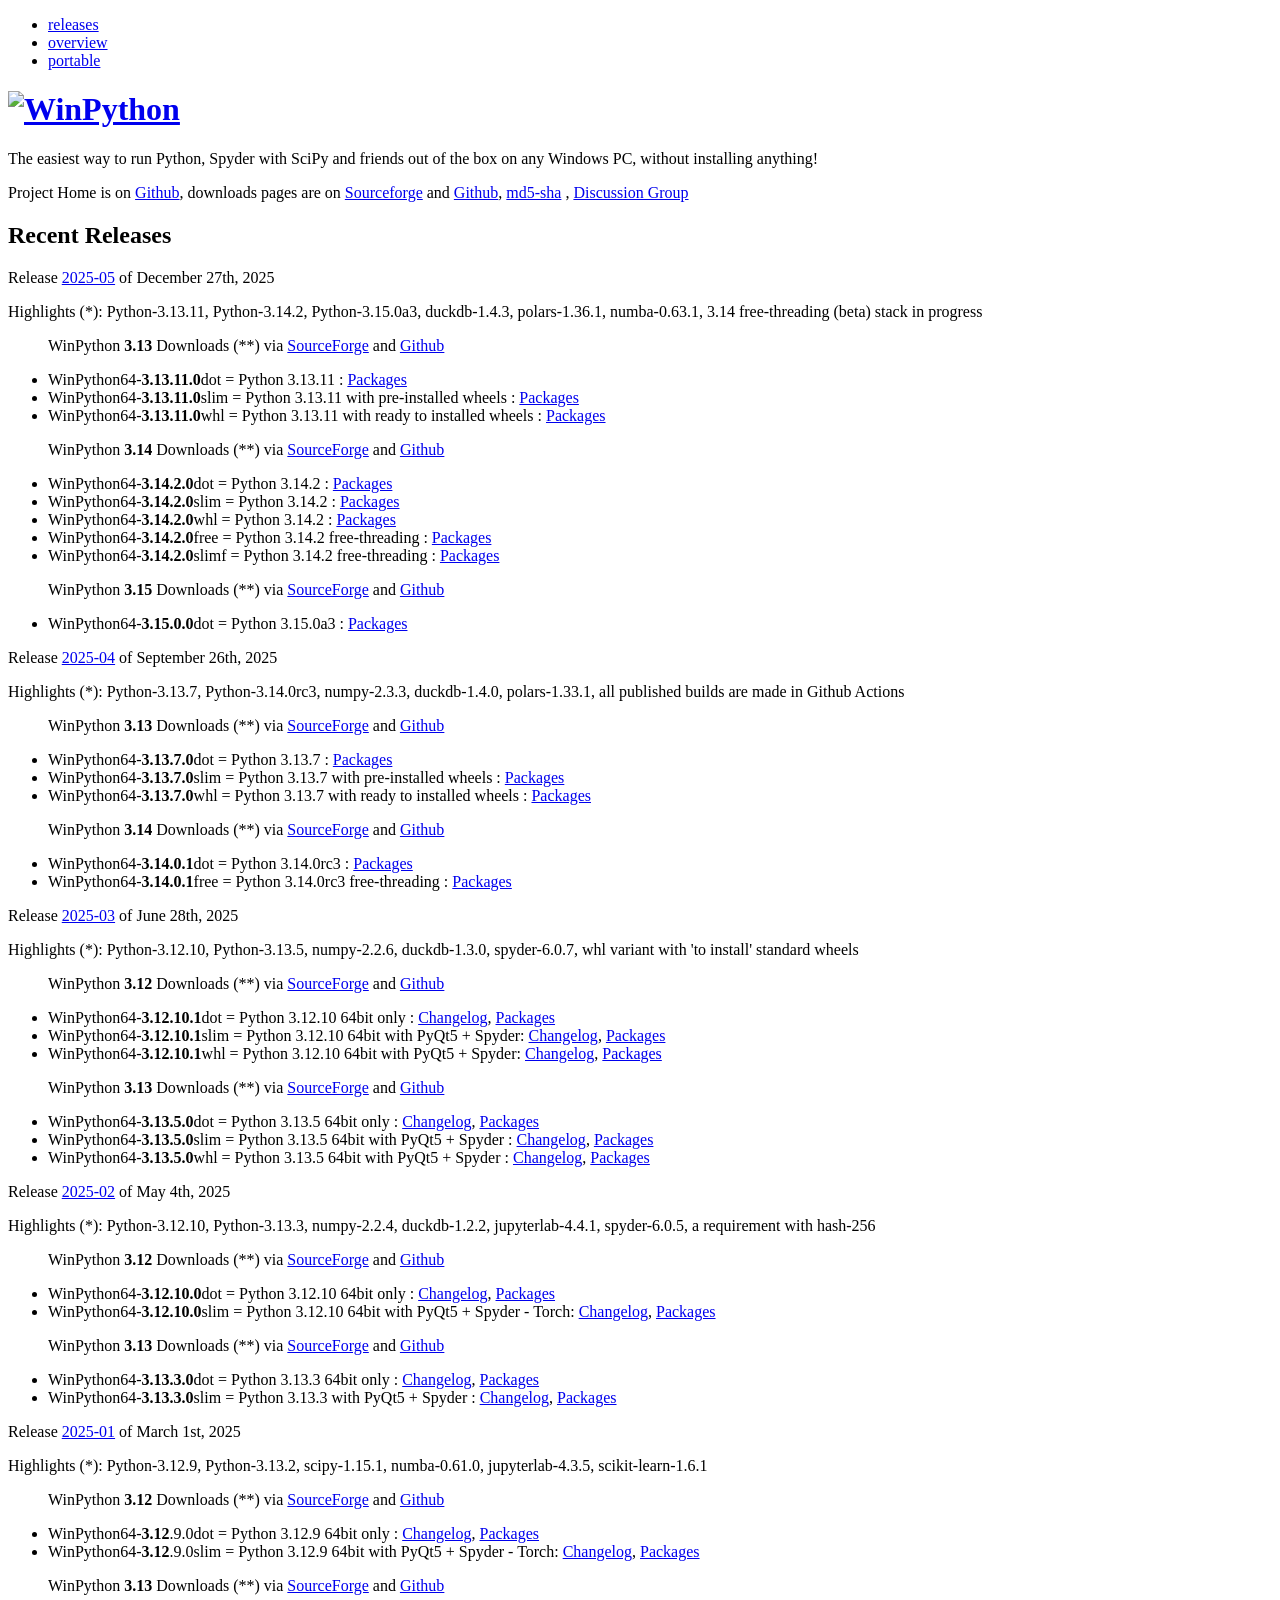
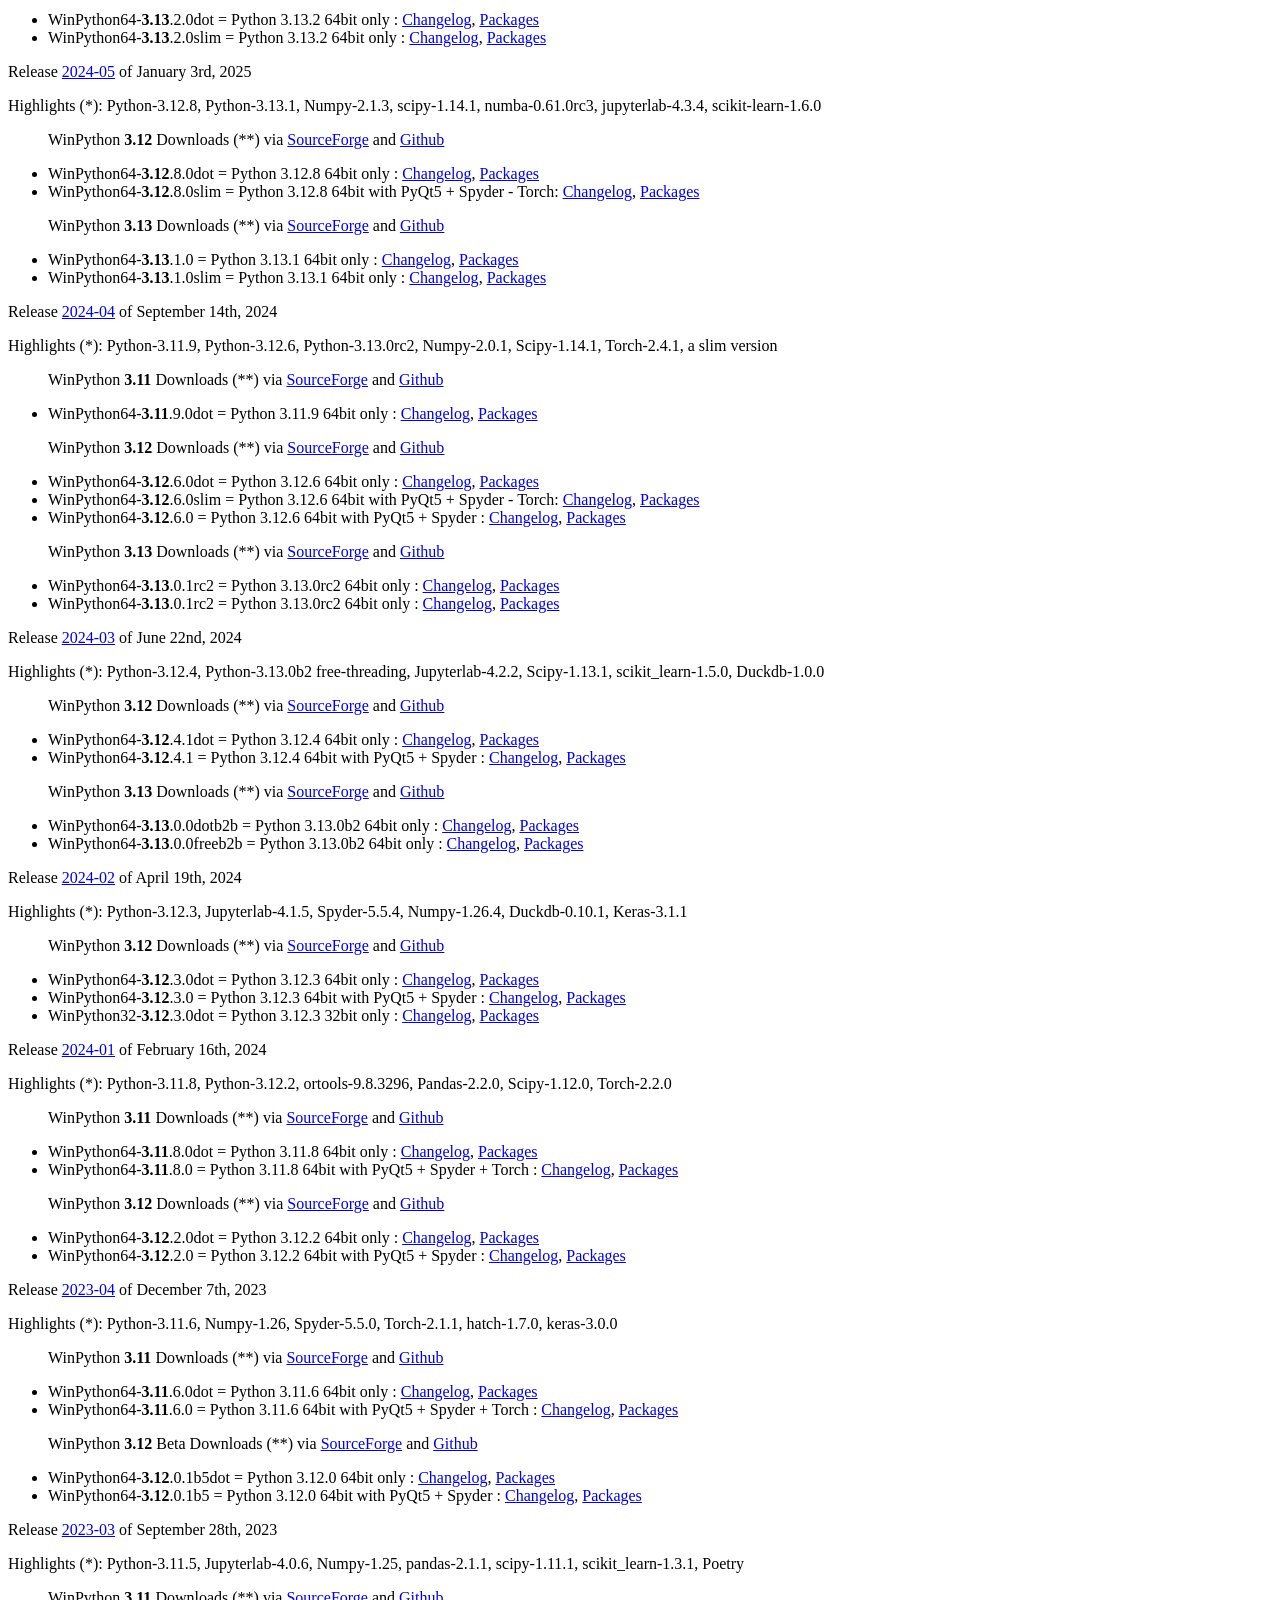
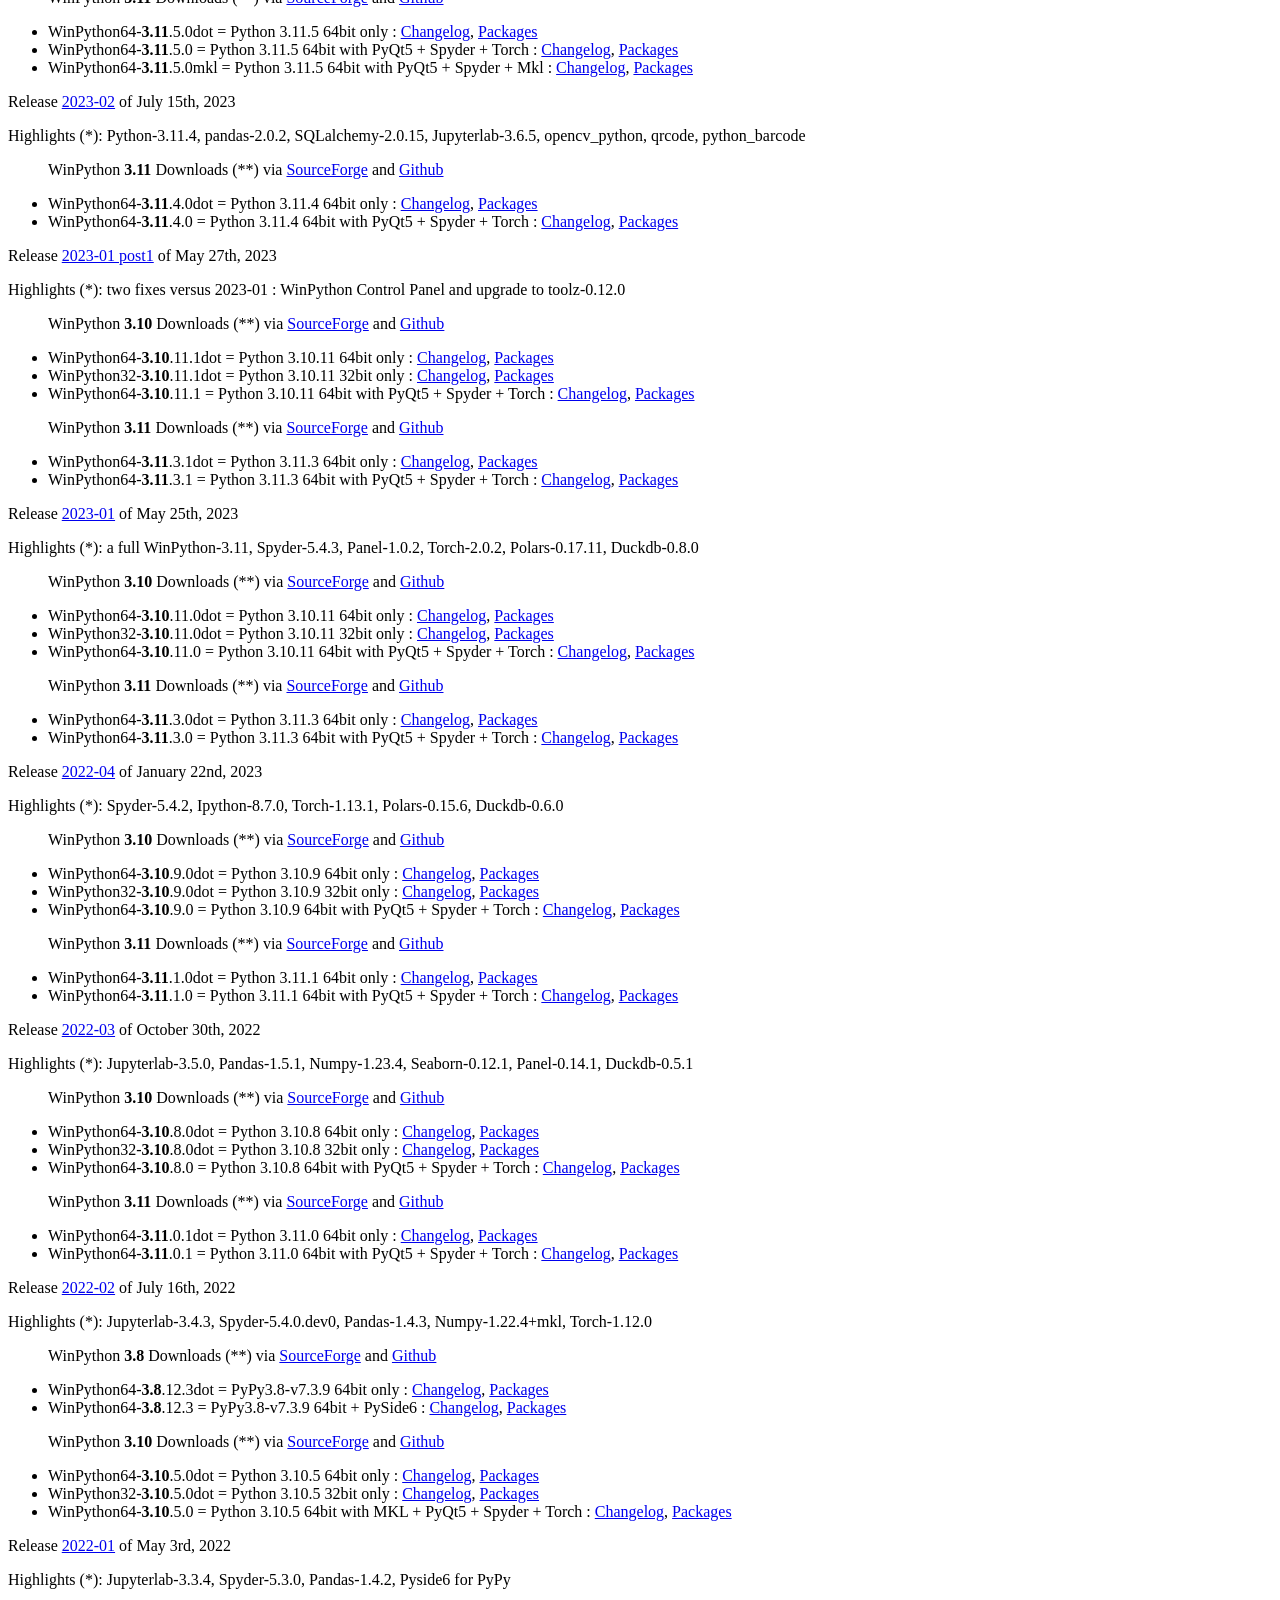
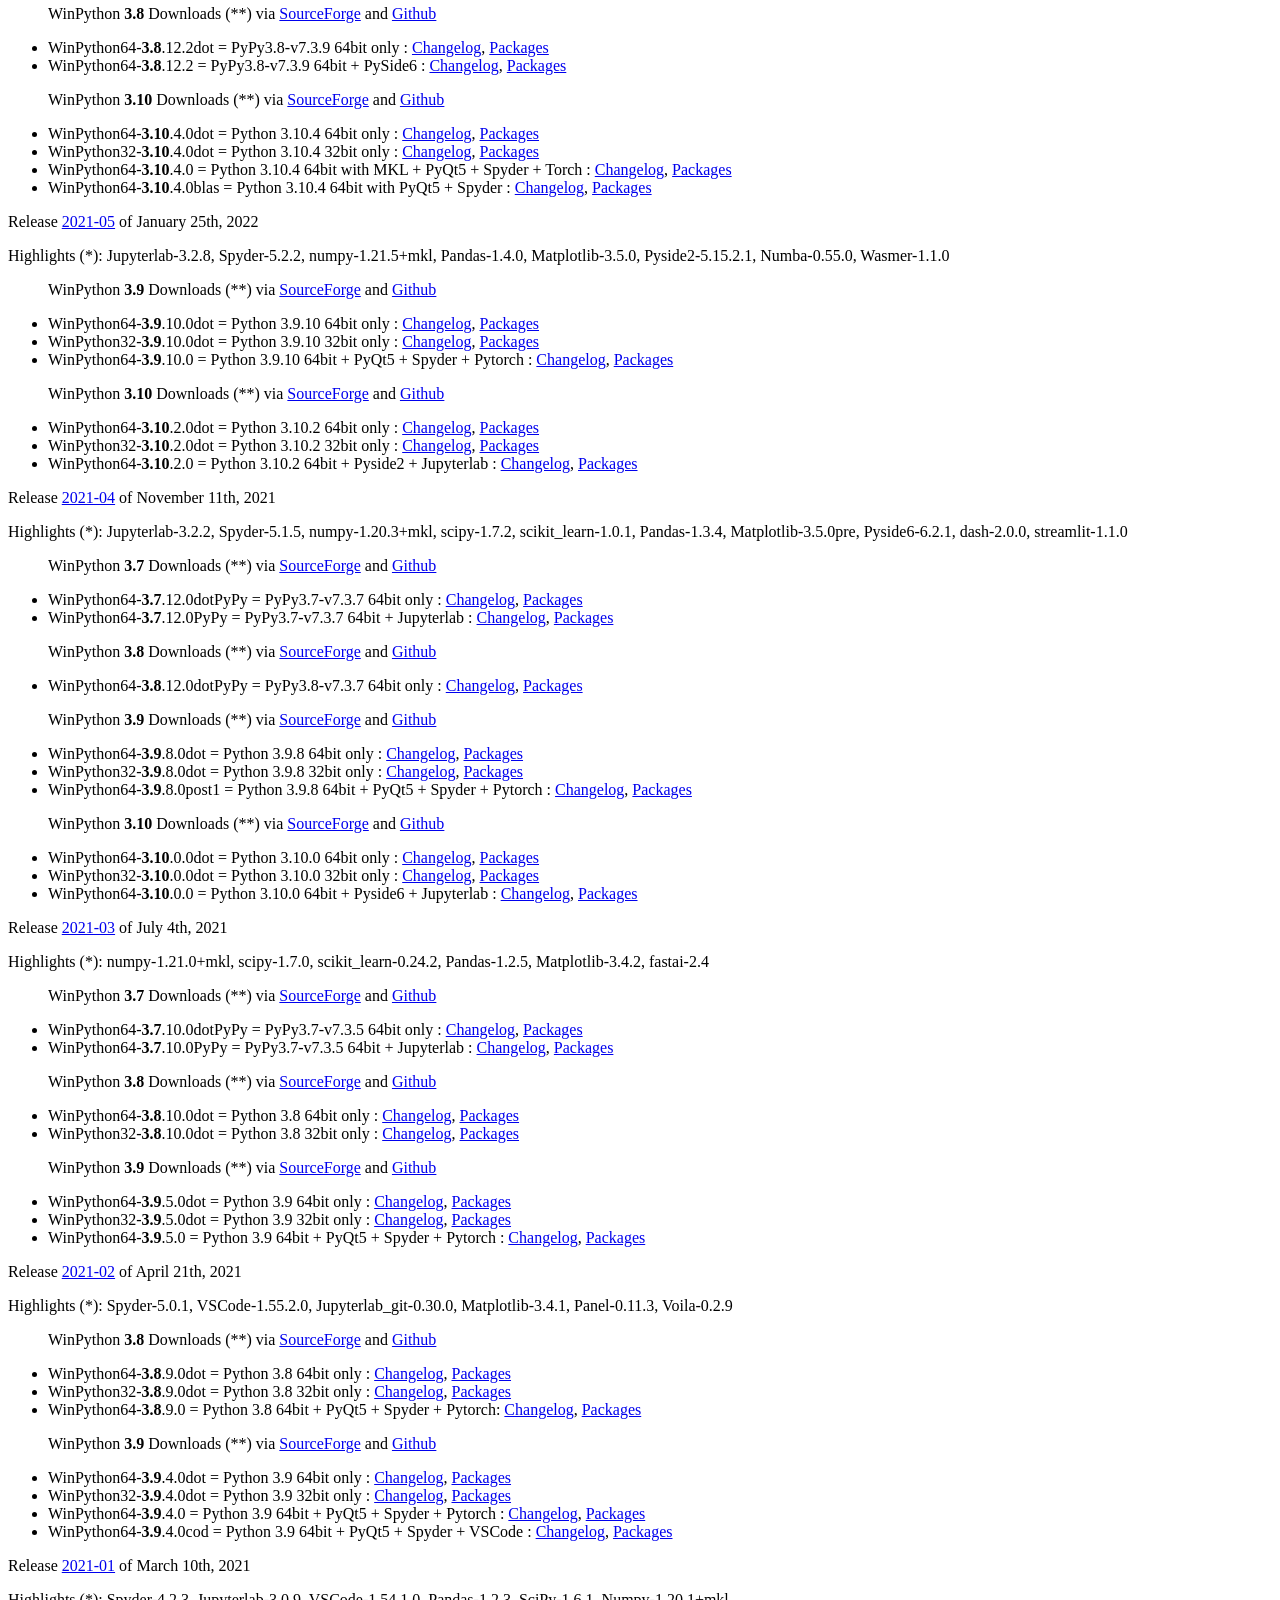
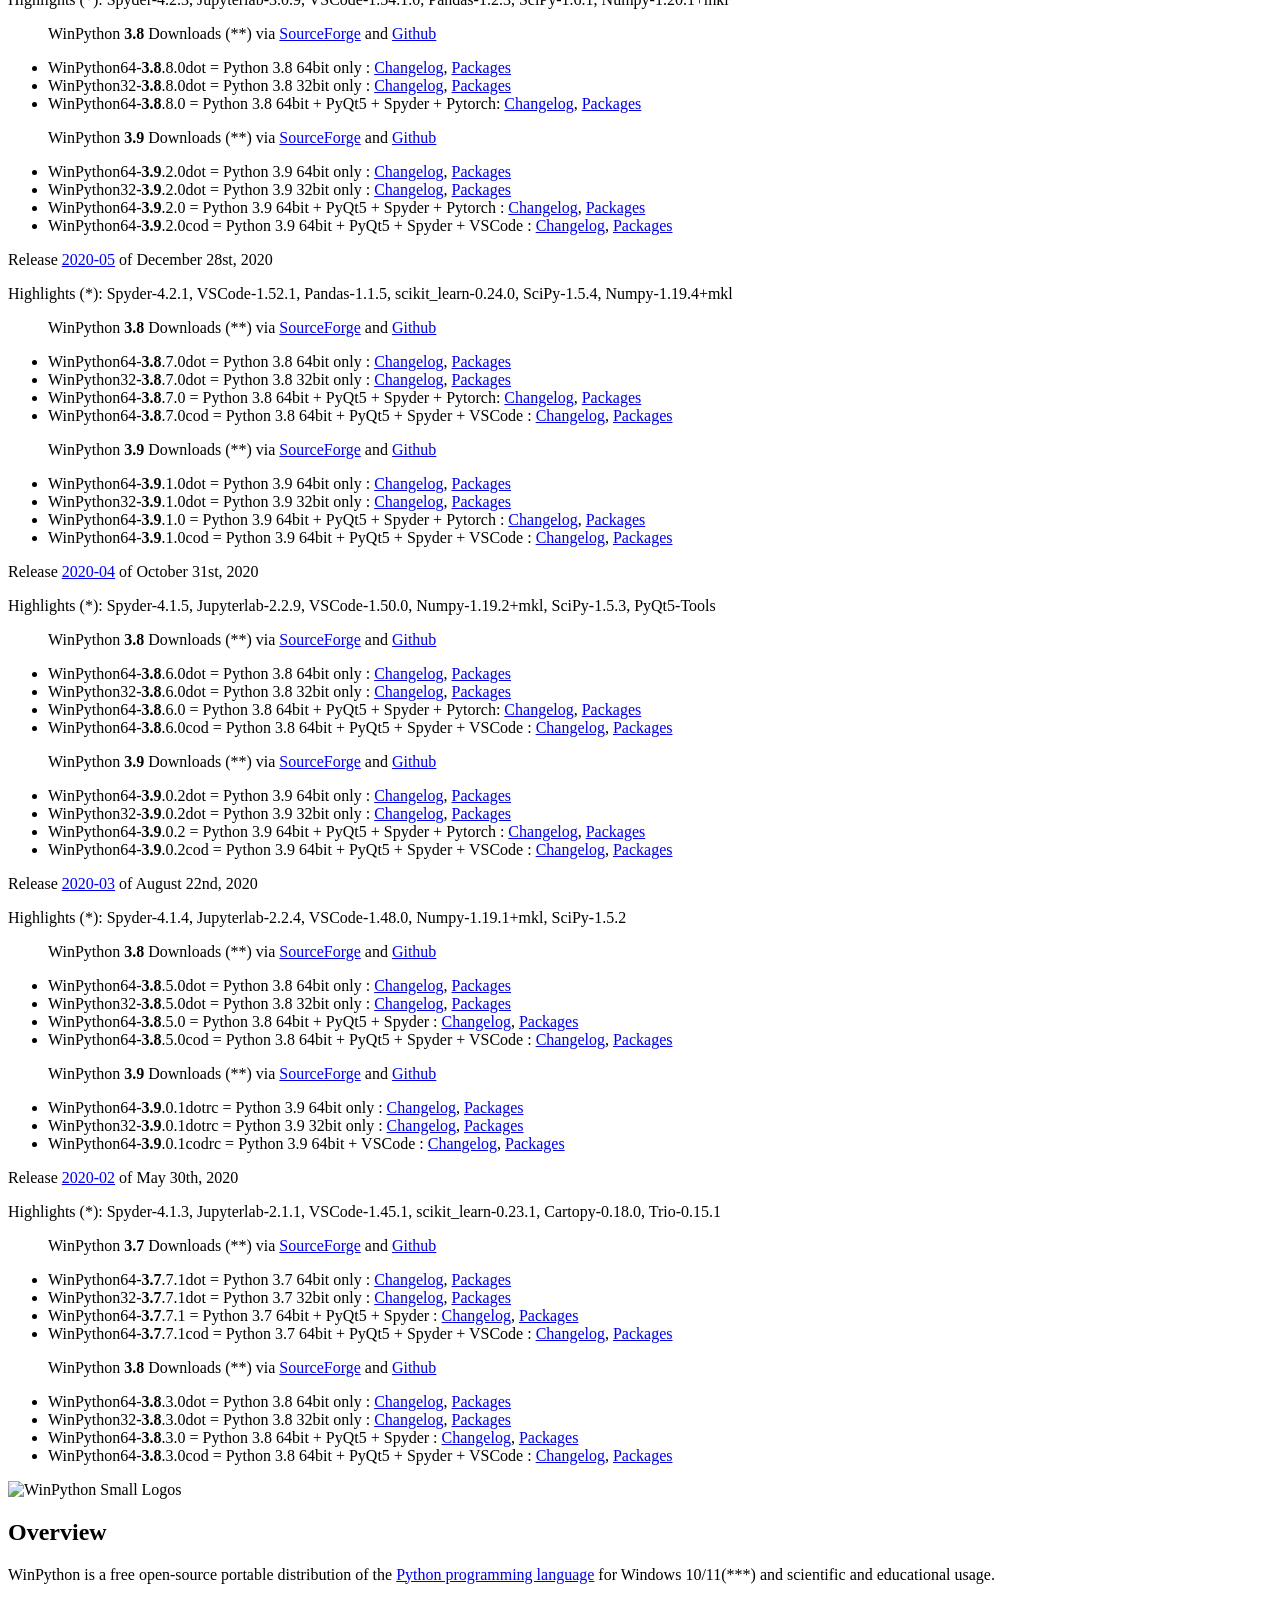
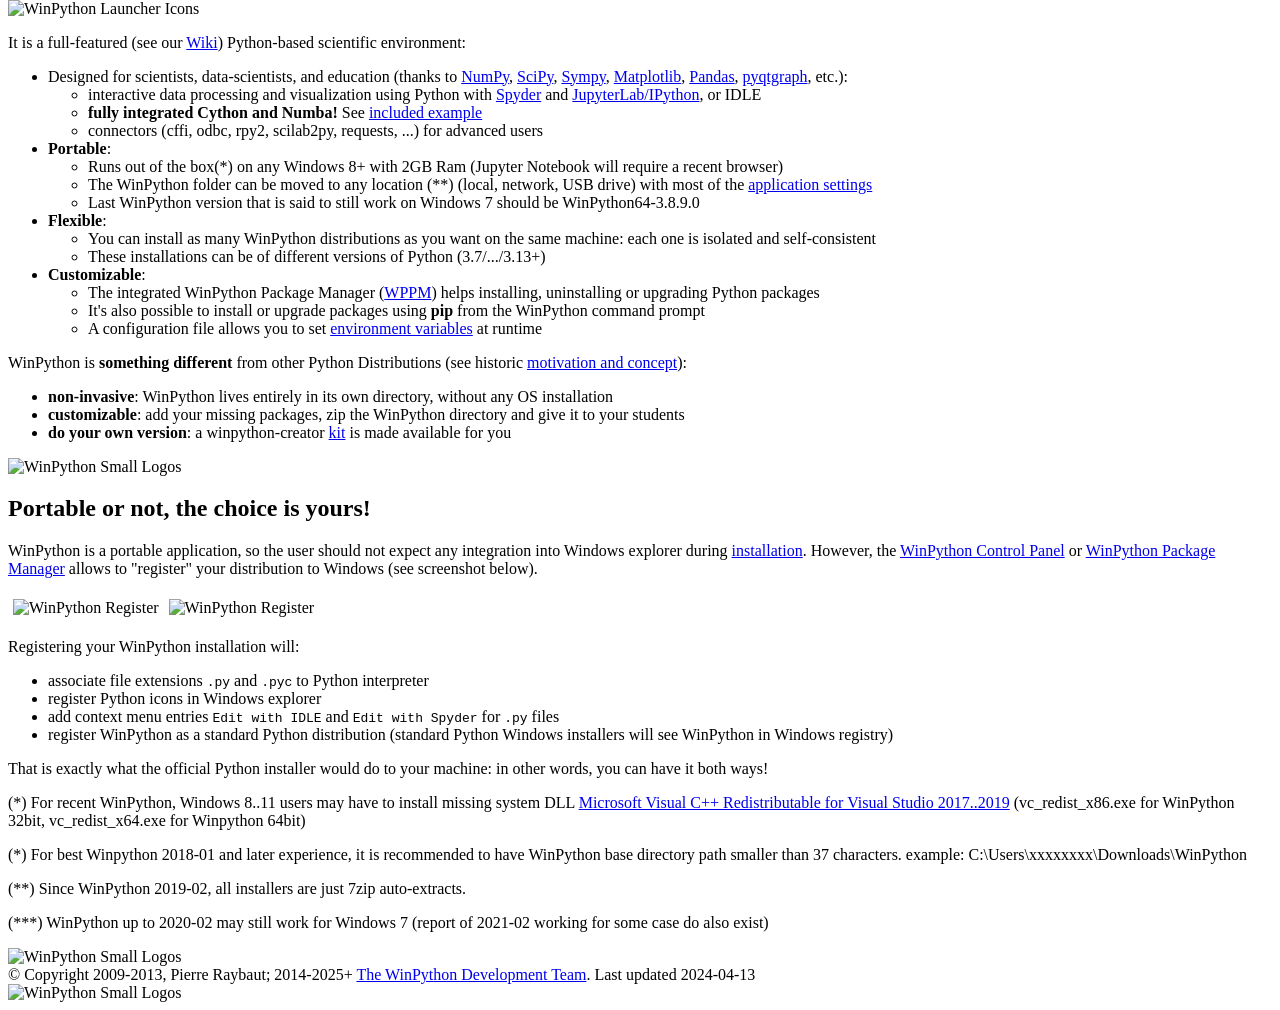
==== index.html @ 37a3cac0 "WinPython 2025-05" ====
<!DOCTYPE html PUBLIC
  "-//W3C//DTD XHTML 1.1//EN"
  "https://www.w3.org/TR/xhtml11/DTD/xhtml11.dtd">
<html xmlns="http://www.w3.org/1999/xhtml" lang="en">
<head>
    <meta content="text/html;charset=UTF-8" http-equiv="Content-Type" />
    <link href="favicon.ico" rel="icon" />
    <title>WinPython</title>
    <link media="screen" href="css/screen.css" type="text/css" rel="stylesheet" />
    <meta content="Portable Scientific Python 2/3 32/64bit Distribution for Windows" name="description" />
</head>
<body>
    <div id="header">
        <div id="mainlinks">
	        <ul>
		        <li><a href="#releases">releases</a></li>
		        <li><a href="#overview">overview</a></li>
		        <li><a href="#portable">portable</a></li>
	        </ul>
        </div>
        <h1><a href="https://winpython.github.io/"><img style="width: 350px; height: 92px;" alt="WinPython" src="images/winpython_title.png" /></a></h1>
        <p id="title_sub">The easiest way to run Python, Spyder with SciPy and friends out of the box on any Windows PC, without installing anything!</p>
    </div>
	<div id="content">
        <p>Project Home is on <a href="https://github.com/winpython">Github</a>, downloads pages are on <a href="https://sourceforge.net/projects/winpython/files/">Sourceforge</a> and <a href=https://github.com/winpython/winpython/releases>Github</a>, <a href="md5_sha1.txt" />md5-sha</a> , <a href="https://groups.google.com/d/forum/winpython">Discussion Group</a></p>
</p>

		<h2 id="releases">Recent Releases </h2>

		<p>Release <a href="https://github.com/winpython/winpython/issues/1830#issuecomment-3694631282">2025-05</a> of December 27th, 2025 </p>

		<p>Highlights (*): Python-3.13.11, Python-3.14.2, Python-3.15.0a3, duckdb-1.4.3, polars-1.36.1, numba-0.63.1, 3.14 free-threading (beta) stack in progress</p>
		<ul>
			
			<p>WinPython <strong>3.13</strong> Downloads (**) via <a href="https://sourceforge.net/projects/winpython/files/WinPython_3.13/3.13.11.0/">SourceForge</a></li> and <a href="https://github.com/winpython/winpython/releases/tag/17.2.20251222final">Github</a>  </p>
			
			<li>WinPython64-<strong>3.13.11.0</strong>dot = Python 3.13.11 : <a href="https://github.com/winpython/winpython/blob/master/changelogs/WinPythondot-64bit-3.13.11.0.md">Packages</a></li>
			<li>WinPython64-<strong>3.13.11.0</strong>slim = Python 3.13.11 with pre-installed wheels : <a href="https://github.com/winpython/winpython/blob/master/changelogs/WinPythonslim-64bit-3.13.11.0.md">Packages</a></li>
			<li>WinPython64-<strong>3.13.11.0</strong>whl = Python 3.13.11 with ready to installed wheels : <a href="https://github.com/winpython/winpython/blob/master/changelogs/WinPythonwhl-64bit-3.13.11.0.md">Packages</a></li>

			<p>WinPython <strong>3.14</strong> Downloads (**) via <a href="https://sourceforge.net/projects/winpython/files/WinPython_3.14/3.14.2.0/">SourceForge</a></li> and <a href="https://github.com/winpython/winpython/releases/tag/17.2.20251222final">Github</a>  </p>
			
			<li>WinPython64-<strong>3.14.2.0</strong>dot = Python 3.14.2 : <a href="https://github.com/winpython/winpython/blob/master/changelogs/WinPythondot-64bit-3.14.2.0.md">Packages</a></li>
			<li>WinPython64-<strong>3.14.2.0</strong>slim = Python 3.14.2 : <a href="https://github.com/winpython/winpython/blob/master/changelogs/WinPythonslim-64bit-3.14.2.0.md">Packages</a></li>
			<li>WinPython64-<strong>3.14.2.0</strong>whl = Python 3.14.2 : <a href="https://github.com/winpython/winpython/blob/master/changelogs/WinPythonwhl-64bit-3.14.2.0.md">Packages</a></li>
             
			<li>WinPython64-<strong>3.14.2.0</strong>free = Python 3.14.2 free-threading : <a href="https://github.com/winpython/winpython/blob/master/changelogs/WinPythonfree-64bit-3.14.2.0.md">Packages</a></li>
			<li>WinPython64-<strong>3.14.2.0</strong>slimf = Python 3.14.2 free-threading : <a href="https://github.com/winpython/winpython/blob/master/changelogs/WinPythonslimf-64bit-3.14.2.0.md">Packages</a></li>

			<p>WinPython <strong>3.15</strong> Downloads (**) via <a href="https://sourceforge.net/projects/winpython/files/WinPython_3.15/3.15.0.0/">SourceForge</a></li> and <a href="https://github.com/winpython/winpython/releases/tag/17.2.20251222final">Github</a>  </p>
			
			<li>WinPython64-<strong>3.15.0.0</strong>dot = Python 3.15.0a3 : <a href="https://github.com/winpython/winpython/blob/master/changelogs/WinPythondot-64bit-3.15.0.0.md">Packages</a></li>
		</ul>


		<p>Release <a href="https://github.com/winpython/winpython/issues/1645#issuecomment-3339877713">2025-04</a> of September 26th, 2025 </p>

		<p>Highlights (*): Python-3.13.7, Python-3.14.0rc3, numpy-2.3.3, duckdb-1.4.0, polars-1.33.1, all published builds are made in Github Actions</p>
		<ul>
			
			<p>WinPython <strong>3.13</strong> Downloads (**) via <a href="https://sourceforge.net/projects/winpython/files/WinPython_3.13/3.13.7.0/">SourceForge</a></li> and <a href="https://github.com/winpython/winpython/releases/tag/17.2.20250920final">Github</a>  </p>
			
			<li>WinPython64-<strong>3.13.7.0</strong>dot = Python 3.13.7 : <a href="https://github.com/winpython/winpython/blob/master/changelogs/WinPythondot-64bit-3.13.7.0.md">Packages</a></li>
			<li>WinPython64-<strong>3.13.7.0</strong>slim = Python 3.13.7 with pre-installed wheels : <a href="https://github.com/winpython/winpython/blob/master/changelogs/WinPythonslim-64bit-3.13.7.0.md">Packages</a></li>
			<li>WinPython64-<strong>3.13.7.0</strong>whl = Python 3.13.7 with ready to installed wheels : <a href="https://github.com/winpython/winpython/blob/master/changelogs/WinPythonwhl-64bit-3.13.7.0.md">Packages</a></li>

			<p>WinPython <strong>3.14</strong> Downloads (**) via <a href="https://sourceforge.net/projects/winpython/files/WinPython_3.14/3.14.0.1/">SourceForge</a></li> and <a href="https://github.com/winpython/winpython/releases/tag/17.2.20250920final">Github</a>  </p>
			
			<li>WinPython64-<strong>3.14.0.1</strong>dot = Python 3.14.0rc3 : <a href="https://github.com/winpython/winpython/blob/master/changelogs/WinPythondot-64bit-3.14.0.1.md">Packages</a></li>
			<li>WinPython64-<strong>3.14.0.1</strong>free = Python 3.14.0rc3 free-threading : <a href="https://github.com/winpython/winpython/blob/master/changelogs/WinPythonfree-64bit-3.14.0.1.md">Packages</a></li>
		</ul>


		<p>Release <a href="https://github.com/winpython/winpython/issues/1552#issuecomment-3015161910">2025-03</a> of June 28th, 2025 </p>

		<p>Highlights (*): Python-3.12.10, Python-3.13.5, numpy-2.2.6, duckdb-1.3.0, spyder-6.0.7, whl variant with 'to install' standard wheels</p>
		<ul>
			
			<p>WinPython <strong>3.12</strong> Downloads (**) via <a href="https://sourceforge.net/projects/winpython/files/WinPython_3.12/3.12.10.1/">SourceForge</a></li> and <a href="https://github.com/winpython/winpython/releases/tag/16.6.20250620final">Github</a>  </p>
			
			<li>WinPython64-<strong>3.12.10.1</strong>dot = Python 3.12.10 64bit only : <a href="https://github.com/winpython/winpython/blob/master/changelogs/WinPythondot-64bit-3.12.10.1_History.md">Changelog</a>, <a href="https://github.com/winpython/winpython/blob/master/changelogs/WinPythondot-64bit-3.12.10.1.md">Packages</a></li>
			<li>WinPython64-<strong>3.12.10.1</strong>slim = Python 3.12.10 64bit with PyQt5 + Spyder: <a href="https://github.com/winpython/winpython/blob/master/changelogs/WinPythonslim-64bit-3.12.10.1_History.md">Changelog</a>, <a href="https://github.com/winpython/winpython/blob/master/changelogs/WinPythonslim-64bit-3.12.10.1.md">Packages</a></li>
			<li>WinPython64-<strong>3.12.10.1</strong>whl = Python 3.12.10 64bit with PyQt5 + Spyder: <a href="https://github.com/winpython/winpython/blob/master/changelogs/WinPythonwhl-64bit-3.12.10.1_History.md">Changelog</a>, <a href="https://github.com/winpython/winpython/blob/master/changelogs/WinPythonwhl-64bit-3.12.10.1.md">Packages</a></li>

			<p>WinPython <strong>3.13</strong> Downloads (**) via <a href="https://sourceforge.net/projects/winpython/files/WinPython_3.13/3.13.5.0/">SourceForge</a></li> and <a href="https://github.com/winpython/winpython/releases/tag/16.6.20250620final">Github</a>  </p>
			
			<li>WinPython64-<strong>3.13.5.0</strong>dot = Python 3.13.5 64bit only : <a href="https://github.com/winpython/winpython/blob/master/changelogs/WinPythondot-64bit-3.13.5.0_History.md">Changelog</a>, <a href="https://github.com/winpython/winpython/blob/master/changelogs/WinPythondot-64bit-3.13.5.0.md">Packages</a></li>
			<li>WinPython64-<strong>3.13.5.0</strong>slim = Python 3.13.5 64bit with PyQt5 + Spyder : <a href="https://github.com/winpython/winpython/blob/master/changelogs/WinPythonslim-64bit-3.13.5.0_History.md">Changelog</a>, <a href="https://github.com/winpython/winpython/blob/master/changelogs/WinPythonslim-64bit-3.13.5.0.md">Packages</a></li>
			<li>WinPython64-<strong>3.13.5.0</strong>whl = Python 3.13.5 64bit with PyQt5 + Spyder : <a href="https://github.com/winpython/winpython/blob/master/changelogs/WinPythonwhl-64bit-3.13.5.0_History.md">Changelog</a>, <a href="https://github.com/winpython/winpython/blob/master/changelogs/WinPythonwhl-64bit-3.13.5.0.md">Packages</a></li>

		</ul>

		<p>Release <a href="https://github.com/winpython/winpython/issues/1485#issuecomment-2849105137">2025-02</a> of May 4th, 2025 </p>

		<p>Highlights (*): Python-3.12.10, Python-3.13.3, numpy-2.2.4, duckdb-1.2.2, jupyterlab-4.4.1, spyder-6.0.5, a requirement with hash-256</p>
		<ul>
			
			<p>WinPython <strong>3.12</strong> Downloads (**) via <a href="https://sourceforge.net/projects/winpython/files/WinPython_3.12/3.12.10.0/">SourceForge</a></li> and <a href="https://github.com/winpython/winpython/releases/tag/15.3.20250425final">Github</a>  </p>
			
			<li>WinPython64-<strong>3.12.10.0</strong>dot = Python 3.12.10 64bit only : <a href="https://github.com/winpython/winpython/blob/master/changelogs/WinPythondot-64bit-3.12.10.0_History.md">Changelog</a>, <a href="https://github.com/winpython/winpython/blob/master/changelogs/WinPythondot-64bit-3.12.10.0.md">Packages</a></li>
			<li>WinPython64-<strong>3.12.10.0</strong>slim = Python 3.12.10 64bit with PyQt5 + Spyder - Torch: <a href="https://github.com/winpython/winpython/blob/master/changelogs/WinPythonslim-64bit-3.12.10.0_History.md">Changelog</a>, <a href="https://github.com/winpython/winpython/blob/master/changelogs/WinPythonslim-64bit-3.12.10.0.md">Packages</a></li>

			<p>WinPython <strong>3.13</strong> Downloads (**) via <a href="https://sourceforge.net/projects/winpython/files/WinPython_3.13/3.13.3.0/">SourceForge</a></li> and <a href="https://github.com/winpython/winpython/releases/tag/15.3.20250425final">Github</a>  </p>
			
			<li>WinPython64-<strong>3.13.3.0</strong>dot = Python 3.13.3 64bit only : <a href="https://github.com/winpython/winpython/blob/master/changelogs/WinPythondot-64bit-3.13.3.0_History.md">Changelog</a>, <a href="https://github.com/winpython/winpython/blob/master/changelogs/WinPythondot-64bit-3.13.3.0.md">Packages</a></li>
			<li>WinPython64-<strong>3.13.3.0</strong>slim = Python 3.13.3 with PyQt5 + Spyder : <a href="https://github.com/winpython/winpython/blob/master/changelogs/WinPythonslim-64bit-3.13.3.0_History.md">Changelog</a>, <a href="https://github.com/winpython/winpython/blob/master/changelogs/WinPythonslim-64bit-3.13.3.0.md">Packages</a></li>

		</ul>

		<p>Release <a href="https://github.com/winpython/winpython/issues/1431#issuecomment-2692310483">2025-01</a> of March 1st, 2025 </p>

		<p>Highlights (*): Python-3.12.9, Python-3.13.2, scipy-1.15.1, numba-0.61.0, jupyterlab-4.3.5, scikit-learn-1.6.1 </p>
		<ul>
			
			<p>WinPython <strong>3.12</strong> Downloads (**) via <a href="https://sourceforge.net/projects/winpython/files/WinPython_3.12/3.12.9.0/">SourceForge</a></li> and <a href="https://github.com/winpython/winpython/releases/tag/13.1.202502222final">Github</a>  </p>
			
			<li>WinPython64-<strong>3.12</strong>.9.0dot = Python 3.12.9 64bit only : <a href="https://github.com/winpython/winpython/blob/master/changelogs/WinPythondot-64bit-3.12.9.0_History.md">Changelog</a>, <a href="https://github.com/winpython/winpython/blob/master/changelogs/WinPythondot-64bit-3.12.9.0.md">Packages</a></li>
			<li>WinPython64-<strong>3.12</strong>.9.0slim = Python 3.12.9 64bit with PyQt5 + Spyder - Torch: <a href="https://github.com/winpython/winpython/blob/master/changelogs/WinPythonslim-64bit-3.12.9.0_History.md">Changelog</a>, <a href="https://github.com/winpython/winpython/blob/master/changelogs/WinPythonslim-64bit-3.12.9.0.md">Packages</a></li>

			<p>WinPython <strong>3.13</strong> Downloads (**) via <a href="https://sourceforge.net/projects/winpython/files/WinPython_3.13/3.13.2.0/">SourceForge</a></li> and <a href="https://github.com/winpython/winpython/releases/tag/13.1.202502222final">Github</a>  </p>
			
			<li>WinPython64-<strong>3.13</strong>.2.0dot = Python 3.13.2 64bit only : <a href="https://github.com/winpython/winpython/blob/master/changelogs/WinPythondot-64bit-3.13.2.0_History.md">Changelog</a>, <a href="https://github.com/winpython/winpython/blob/master/changelogs/WinPythondot-64bit-3.13.2.0.md">Packages</a></li>
			<li>WinPython64-<strong>3.13</strong>.2.0slim = Python 3.13.2 64bit only : <a href="https://github.com/winpython/winpython/blob/master/changelogs/WinPythonslim-64bit-3.13.2.0_History.md">Changelog</a>, <a href="https://github.com/winpython/winpython/blob/master/changelogs/WinPythonslim-64bit-3.13.2.0.md">Packages</a></li>

		</ul>	
		<p>Release <a href="https://github.com/winpython/winpython/issues/1372#issuecomment-2569141944">2024-05</a> of January 3rd, 2025 </p>

		<p>Highlights (*): Python-3.12.8, Python-3.13.1, Numpy-2.1.3, scipy-1.14.1, numba-0.61.0rc3, jupyterlab-4.3.4, scikit-learn-1.6.0 </p>
		<ul>
			
			<p>WinPython <strong>3.12</strong> Downloads (**) via <a href="https://sourceforge.net/projects/winpython/files/WinPython_3.12/3.12.8.0/">SourceForge</a></li> and <a href="https://github.com/winpython/winpython/releases/tag/11.2.20241228final">Github</a>  </p>
			
			<li>WinPython64-<strong>3.12</strong>.8.0dot = Python 3.12.8 64bit only : <a href="https://github.com/winpython/winpython/blob/master/changelogs/WinPythondot-64bit-3.12.8.0_History.md">Changelog</a>, <a href="https://github.com/winpython/winpython/blob/master/changelogs/WinPythondot-64bit-3.12.8.0.md">Packages</a></li>
			<li>WinPython64-<strong>3.12</strong>.8.0slim = Python 3.12.8 64bit with PyQt5 + Spyder - Torch: <a href="https://github.com/winpython/winpython/blob/master/changelogs/WinPythonslim-64bit-3.12.8.0_History.md">Changelog</a>, <a href="https://github.com/winpython/winpython/blob/master/changelogs/WinPythonslim-64bit-3.12.8.0.md">Packages</a></li>

			<p>WinPython <strong>3.13</strong> Downloads (**) via <a href="https://sourceforge.net/projects/winpython/files/WinPython_3.13/3.13.1.0/">SourceForge</a></li> and <a href="https://github.com/winpython/winpython/releases/tag/11.2.20241228final">Github</a>  </p>
			
			<li>WinPython64-<strong>3.13</strong>.1.0 = Python 3.13.1 64bit only : <a href="https://github.com/winpython/winpython/blob/master/changelogs/WinPythondot-64bit-3.13.1.0_History.md">Changelog</a>, <a href="https://github.com/winpython/winpython/blob/master/changelogs/WinPythondot-64bit-3.13.1.0.md">Packages</a></li>
			<li>WinPython64-<strong>3.13</strong>.1.0slim = Python 3.13.1 64bit only : <a href="https://github.com/winpython/winpython/blob/master/changelogs/WinPythonslim-64bit-3.13.1.0_History.md">Changelog</a>, <a href="https://github.com/winpython/winpython/blob/master/changelogs/WinPythonslim-64bit-3.13.1.0.md">Packages</a></li>

		</ul>	
		<p>Release <a href="https://github.com/winpython/winpython/issues/1356#issuecomment-2350870082">2024-04</a> of September 14th, 2024 </p>

		<p>Highlights (*): Python-3.11.9, Python-3.12.6, Python-3.13.0rc2, Numpy-2.0.1, Scipy-1.14.1, Torch-2.4.1, a slim version</p>
		<ul>
			
			<p>WinPython <strong>3.11</strong> Downloads (**) via <a href="https://sourceforge.net/projects/winpython/files/WinPython_3.11/3.11.9.0/">SourceForge</a></li> and <a href="https://github.com/winpython/winpython/releases/tag/10.7.20240908final">Github</a>  </p>
			<li>WinPython64-<strong>3.11</strong>.9.0dot = Python 3.11.9 64bit only : <a href="https://github.com/winpython/winpython/blob/master/changelogs/WinPythondot-64bit-3.11.9.0_History.md">Changelog</a>, <a href="https://github.com/winpython/winpython/blob/master/changelogs/WinPythondot-64bit-3.11.9.0.md">Packages</a></li>

			<p>WinPython <strong>3.12</strong> Downloads (**) via <a href="https://sourceforge.net/projects/winpython/files/WinPython_3.12/3.12.6.0/">SourceForge</a></li> and <a href="https://github.com/winpython/winpython/releases/tag/10.7.20240908final">Github</a>  </p>
			
			<li>WinPython64-<strong>3.12</strong>.6.0dot = Python 3.12.6 64bit only : <a href="https://github.com/winpython/winpython/blob/master/changelogs/WinPythondot-64bit-3.12.6.0_History.md">Changelog</a>, <a href="https://github.com/winpython/winpython/blob/master/changelogs/WinPythondot-64bit-3.12.6.0.md">Packages</a></li>
			<li>WinPython64-<strong>3.12</strong>.6.0slim = Python 3.12.6 64bit with PyQt5 + Spyder - Torch: <a href="https://github.com/winpython/winpython/blob/master/changelogs/WinPythonslim-64bit-3.12.6.0_History.md">Changelog</a>, <a href="https://github.com/winpython/winpython/blob/master/changelogs/WinPythonslim-64bit-3.12.6.0.md">Packages</a></li>
			<li>WinPython64-<strong>3.12</strong>.6.0 = Python 3.12.6 64bit with PyQt5 + Spyder : <a href="https://github.com/winpython/winpython/blob/master/changelogs/WinPython-64bit-3.12.6.0_History.md">Changelog</a>, <a href="https://github.com/winpython/winpython/blob/master/changelogs/WinPython-64bit-3.12.6.0.md">Packages</a></li>

			<p>WinPython <strong>3.13</strong> Downloads (**) via <a href="https://sourceforge.net/projects/winpython/files/WinPython_3.13/3.13.0.1/betas/">SourceForge</a></li> and <a href="https://github.com/winpython/winpython/releases/tag/10.7.20240908final">Github</a>  </p>
			
			<li>WinPython64-<strong>3.13</strong>.0.1rc2 = Python 3.13.0rc2 64bit only : <a href="https://github.com/winpython/winpython/blob/master/changelogs/WinPythondot-64bit-3.13.0.1_History.md">Changelog</a>, <a href="https://github.com/winpython/winpython/blob/master/changelogs/WinPythondot-64bit-3.13.0.1.md">Packages</a></li>
			<li>WinPython64-<strong>3.13</strong>.0.1rc2 = Python 3.13.0rc2 64bit only : <a href="https://github.com/winpython/winpython/blob/master/changelogs/WinPythonfree-64bit-3.13.0.1_History.md">Changelog</a>, <a href="https://github.com/winpython/winpython/blob/master/changelogs/WinPythonfree-64bit-3.13.0.1.md">Packages</a></li>

		</ul>
		
		<p>Release <a href="https://github.com/winpython/winpython/issues/1309#issuecomment-2183969332">2024-03</a> of June 22nd, 2024 </p>

		<p>Highlights (*): Python-3.12.4, Python-3.13.0b2 free-threading, Jupyterlab-4.2.2, Scipy-1.13.1, scikit_learn-1.5.0, Duckdb-1.0.0</p>
		<ul>
			
			<p>WinPython <strong>3.12</strong> Downloads (**) via <a href="https://sourceforge.net/projects/winpython/files/WinPython_3.12/3.12.4.1/">SourceForge</a></li> and <a href="https://github.com/winpython/winpython/releases/tag/8.2.20240618final">Github</a>  </p>
			
			<li>WinPython64-<strong>3.12</strong>.4.1dot = Python 3.12.4 64bit only : <a href="https://github.com/winpython/winpython/blob/master/changelogs/WinPythondot-64bit-3.12.4.1_History.md">Changelog</a>, <a href="https://github.com/winpython/winpython/blob/master/changelogs/WinPythondot-64bit-3.12.4.1.md">Packages</a></li>
			<li>WinPython64-<strong>3.12</strong>.4.1 = Python 3.12.4 64bit with PyQt5 + Spyder : <a href="https://github.com/winpython/winpython/blob/master/changelogs/WinPython-64bit-3.12.4.1_History.md">Changelog</a>, <a href="https://github.com/winpython/winpython/blob/master/changelogs/WinPython-64bit-3.12.4.1.md">Packages</a></li>

			<p>WinPython <strong>3.13</strong> Downloads (**) via <a href="https://sourceforge.net/projects/winpython/files/WinPython_3.13/3.13.0.0/betas/">SourceForge</a></li> and <a href="https://github.com/winpython/winpython/releases/tag/8.2.20240618final">Github</a>  </p>
			
			<li>WinPython64-<strong>3.13</strong>.0.0dotb2b = Python 3.13.0b2 64bit only : <a href="https://github.com/winpython/winpython/blob/master/changelogs/WinPythondot-64bit-3.13.0.0_History.md">Changelog</a>, <a href="https://github.com/winpython/winpython/blob/master/changelogs/WinPythondot-64bit-3.13.0.0.md">Packages</a></li>
			<li>WinPython64-<strong>3.13</strong>.0.0freeb2b = Python 3.13.0b2 64bit only : <a href="https://github.com/winpython/winpython/blob/master/changelogs/WinPythonfree-64bit-3.13.0.0_History.md">Changelog</a>, <a href="https://github.com/winpython/winpython/blob/master/changelogs/WinPythonfree-64bit-3.13.0.0.md">Packages</a></li>

		</ul>	
	
		<p>Release <a href="https://github.com/winpython/winpython/issues/1290#issuecomment-2066255284">2024-02</a> of April 19th, 2024 </p>

		<p>Highlights (*): Python-3.12.3, Jupyterlab-4.1.5, Spyder-5.5.4, Numpy-1.26.4, Duckdb-0.10.1, Keras-3.1.1</p>
		<ul>
			
			<p>WinPython <strong>3.12</strong> Downloads (**) via <a href="https://sourceforge.net/projects/winpython/files/WinPython_3.12/3.12.3.0/">SourceForge</a></li> and <a href="https://github.com/winpython/winpython/releases/tag/7.5.20240410final">Github</a>  </p>
			
			<li>WinPython64-<strong>3.12</strong>.3.0dot = Python 3.12.3 64bit only : <a href="https://github.com/winpython/winpython/blob/master/changelogs/WinPythondot-64bit-3.12.3.0_History.md">Changelog</a>, <a href="https://github.com/winpython/winpython/blob/master/changelogs/WinPythondot-64bit-3.12.3.0.md">Packages</a></li>
			<li>WinPython64-<strong>3.12</strong>.3.0 = Python 3.12.3 64bit with PyQt5 + Spyder : <a href="https://github.com/winpython/winpython/blob/master/changelogs/WinPython-64bit-3.12.3.0_History.md">Changelog</a>, <a href="https://github.com/winpython/winpython/blob/master/changelogs/WinPython-64bit-3.12.3.0.md">Packages</a></li>
			<li>WinPython32-<strong>3.12</strong>.3.0dot = Python 3.12.3 32bit only : <a href="https://github.com/winpython/winpython/blob/master/changelogs/WinPythondot-32bit-3.12.3.0_History.md">Changelog</a>, <a href="https://github.com/winpython/winpython/blob/master/changelogs/WinPythondot-32bit-3.12.3.0.md">Packages</a></li>

		</ul>	

		<p>Release <a href="https://github.com/winpython/winpython/issues/1274#issuecomment-1948824806">2024-01</a> of February 16th, 2024 </p>

		<p>Highlights (*): Python-3.11.8, Python-3.12.2, ortools-9.8.3296, Pandas-2.2.0, Scipy-1.12.0, Torch-2.2.0 </p>
		<ul>
			
			<p>WinPython <strong>3.11</strong> Downloads (**) via <a href="https://sourceforge.net/projects/winpython/files/WinPython_3.11/3.11.8.0/">SourceForge</a></li> and <a href="https://github.com/winpython/winpython/releases/tag/7.1.20240203final">Github</a>  </p>
			
			<li>WinPython64-<strong>3.11</strong>.8.0dot = Python 3.11.8 64bit only : <a href="https://github.com/winpython/winpython/blob/master/changelogs/WinPythondot-64bit-3.11.8.0_History.md">Changelog</a>, <a href="https://github.com/winpython/winpython/blob/master/changelogs/WinPythondot-64bit-3.11.8.0.md">Packages</a></li>
			<li>WinPython64-<strong>3.11</strong>.8.0 = Python 3.11.8 64bit with PyQt5 + Spyder + Torch : <a href="https://github.com/winpython/winpython/blob/master/changelogs/WinPython-64bit-3.11.8.0_History.md">Changelog</a>, <a href="https://github.com/winpython/winpython/blob/master/changelogs/WinPython-64bit-3.11.8.0.md">Packages</a></li>

			<p>WinPython <strong>3.12</strong> Downloads (**) via <a href="https://sourceforge.net/projects/winpython/files/WinPython_3.12/3.12.2.0/">SourceForge</a></li> and <a href="https://github.com/winpython/winpython/releases/tag/7.1.20240203final">Github</a>  </p>
			
			<li>WinPython64-<strong>3.12</strong>.2.0dot = Python 3.12.2 64bit only : <a href="https://github.com/winpython/winpython/blob/master/changelogs/WinPythondot-64bit-3.12.2.0_History.md">Changelog</a>, <a href="https://github.com/winpython/winpython/blob/master/changelogs/WinPythondot-64bit-3.12.2.0.md">Packages</a></li>
			<li>WinPython64-<strong>3.12</strong>.2.0 = Python 3.12.2 64bit with PyQt5 + Spyder : <a href="https://github.com/winpython/winpython/blob/master/changelogs/WinPython-64bit-3.12.2.0_History.md">Changelog</a>, <a href="https://github.com/winpython/winpython/blob/master/changelogs/WinPython-64bit-3.12.2.0.md">Packages</a></li>

		</ul>	

	
		<p>Release <a href="https://github.com/winpython/winpython/issues/1258#issuecomment-1845887783">2023-04</a> of December 7th, 2023 </p>

		<p>Highlights (*): Python-3.11.6, Numpy-1.26, Spyder-5.5.0, Torch-2.1.1, hatch-1.7.0, keras-3.0.0 </p>
		<ul>
			
			<p>WinPython <strong>3.11</strong> Downloads (**) via <a href="https://sourceforge.net/projects/winpython/files/WinPython_3.11/3.11.6.0/">SourceForge</a></li> and <a href="https://github.com/winpython/winpython/releases/tag/7.0.20231126final">Github</a>  </p>
			
			<li>WinPython64-<strong>3.11</strong>.6.0dot = Python 3.11.6 64bit only : <a href="https://github.com/winpython/winpython/blob/master/changelogs/WinPythondot-64bit-3.11.6.0_History.md">Changelog</a>, <a href="https://github.com/winpython/winpython/blob/master/changelogs/WinPythondot-64bit-3.11.6.0.md">Packages</a></li>
			<li>WinPython64-<strong>3.11</strong>.6.0 = Python 3.11.6 64bit with PyQt5 + Spyder + Torch : <a href="https://github.com/winpython/winpython/blob/master/changelogs/WinPython-64bit-3.11.6.0_History.md">Changelog</a>, <a href="https://github.com/winpython/winpython/blob/master/changelogs/WinPython-64bit-3.11.6.0.md">Packages</a></li>

			<p>WinPython <strong>3.12</strong> Beta Downloads (**) via <a href="https://sourceforge.net/projects/winpython/files/WinPython_3.12/3.12.0.1/">SourceForge</a></li> and <a href="https://github.com/winpython/winpython/releases/tag/7.0.20231126final">Github</a>  </p>
			
			<li>WinPython64-<strong>3.12</strong>.0.1b5dot = Python 3.12.0 64bit only : <a href="https://github.com/winpython/winpython/blob/master/changelogs/WinPythondot-64bit-3.12.0.1_History.md">Changelog</a>, <a href="https://github.com/winpython/winpython/blob/master/changelogs/WinPythondot-64bit-3.12.0.1.md">Packages</a></li>
			<li>WinPython64-<strong>3.12</strong>.0.1b5 = Python 3.12.0 64bit with PyQt5 + Spyder : <a href="https://github.com/winpython/winpython/blob/master/changelogs/WinPython-64bit-3.12.0.1_History.md">Changelog</a>, <a href="https://github.com/winpython/winpython/blob/master/changelogs/WinPython-64bit-3.12.0.1.md">Packages</a></li>

		</ul>	
	
		<p>Release <a href="https://github.com/winpython/winpython/issues/1244#issuecomment-1739774914">2023-03</a> of September 28th, 2023 </p>

		<p>Highlights (*): Python-3.11.5, Jupyterlab-4.0.6, Numpy-1.25, pandas-2.1.1, scipy-1.11.1, scikit_learn-1.3.1, Poetry </p>
		<ul>
			
			<p>WinPython <strong>3.11</strong> Downloads (**) via <a href="https://sourceforge.net/projects/winpython/files/WinPython_3.11/3.11.5.0/">SourceForge</a></li> and <a href="https://github.com/winpython/winpython/releases/tag/7.0.20230928">Github</a>  </p>
			
			<li>WinPython64-<strong>3.11</strong>.5.0dot = Python 3.11.5 64bit only : <a href="https://github.com/winpython/winpython/blob/master/changelogs/WinPythondot-64bit-3.11.5.0_History.md">Changelog</a>, <a href="https://github.com/winpython/winpython/blob/master/changelogs/WinPythondot-64bit-3.11.5.0.md">Packages</a></li>
			<li>WinPython64-<strong>3.11</strong>.5.0 = Python 3.11.5 64bit with PyQt5 + Spyder + Torch : <a href="https://github.com/winpython/winpython/blob/master/changelogs/WinPython-64bit-3.11.5.0_History.md">Changelog</a>, <a href="https://github.com/winpython/winpython/blob/master/changelogs/WinPython-64bit-3.11.5.0.md">Packages</a></li>
			<li>WinPython64-<strong>3.11</strong>.5.0mkl = Python 3.11.5 64bit with PyQt5 + Spyder + Mkl : <a href="https://github.com/winpython/winpython/blob/master/changelogs/WinPythonmkl-64bit-3.11.5.0_History.md">Changelog</a>, <a href="https://github.com/winpython/winpython/blob/master/changelogs/WinPythonmkl-64bit-3.11.5.0.md">Packages</a></li>

		</ul>	

		<p>Release <a href="https://github.com/winpython/winpython/issues/1215#issuecomment-1636819263">2023-02</a> of July 15th, 2023 </p>

		<p>Highlights (*): Python-3.11.4, pandas-2.0.2, SQLalchemy-2.0.15, Jupyterlab-3.6.5, opencv_python, qrcode, python_barcode </p>
		<ul>
			
			<p>WinPython <strong>3.11</strong> Downloads (**) via <a href="https://sourceforge.net/projects/winpython/files/WinPython_3.11/3.11.3.1/">SourceForge</a></li> and <a href="https://github.com/winpython/winpython/releases/tag/6.4.20230625final">Github</a>  </p>
			
			<li>WinPython64-<strong>3.11</strong>.4.0dot = Python 3.11.4 64bit only : <a href="https://github.com/winpython/winpython/blob/master/changelogs/WinPythondot-64bit-3.11.4.0_History.md">Changelog</a>, <a href="https://github.com/winpython/winpython/blob/master/changelogs/WinPythondot-64bit-3.11.4.0.md">Packages</a></li>
			<li>WinPython64-<strong>3.11</strong>.4.0 = Python 3.11.4 64bit with PyQt5 + Spyder + Torch : <a href="https://github.com/winpython/winpython/blob/master/changelogs/WinPython-64bit-3.11.4.0_History.md">Changelog</a>, <a href="https://github.com/winpython/winpython/blob/master/changelogs/WinPython-64bit-3.11.4.0.md">Packages</a></li>

		</ul>

		<p>Release <a href="https://github.com/winpython/winpython/issues/1181#issuecomment-1565400415">2023-01 post1</a> of May 27th, 2023 </p>

		<p>Highlights (*): two fixes versus 2023-01 : WinPython Control Panel and upgrade to toolz-0.12.0</p>
		<ul>
			

			<p>WinPython <strong>3.10</strong> Downloads (**) via <a href="https://sourceforge.net/projects/winpython/files/WinPython_3.10/3.10.11.1/">SourceForge</a></li> and <a href="https://github.com/winpython/winpython/releases/tag/6.1.20230527">Github</a>  </p>
			
			<li>WinPython64-<strong>3.10</strong>.11.1dot = Python 3.10.11 64bit only : <a href="https://github.com/winpython/winpython/blob/master/changelogs/WinPythondot-64bit-3.10.11.1_History.md">Changelog</a>, <a href="https://github.com/winpython/winpython/blob/master/changelogs/WinPythondot-64bit-3.10.11.1.md">Packages</a></li>
			<li>WinPython32-<strong>3.10</strong>.11.1dot = Python 3.10.11 32bit only : <a href="https://github.com/winpython/winpython/blob/master/changelogs/WinPythondot-32bit-3.10.11.1_History.md">Changelog</a>, <a href="https://github.com/winpython/winpython/blob/master/changelogs/WinPythondot-32bit-3.10.11.1.md">Packages</a></li>
			<li>WinPython64-<strong>3.10</strong>.11.1 = Python 3.10.11 64bit with PyQt5 + Spyder + Torch : <a href="https://github.com/winpython/winpython/blob/master/changelogs/WinPython-64bit-3.10.11.1_History.md">Changelog</a>, <a href="https://github.com/winpython/winpython/blob/master/changelogs/WinPython-64bit-3.10.11.1.md">Packages</a></li>

			<p>WinPython <strong>3.11</strong> Downloads (**) via <a href="https://sourceforge.net/projects/winpython/files/WinPython_3.11/3.11.3.1/">SourceForge</a></li> and <a href="https://github.com/winpython/winpython/releases/tag/6.1.20230527">Github</a>  </p>
			
			<li>WinPython64-<strong>3.11</strong>.3.1dot = Python 3.11.3 64bit only : <a href="https://github.com/winpython/winpython/blob/master/changelogs/WinPythondot-64bit-3.11.3.1_History.md">Changelog</a>, <a href="https://github.com/winpython/winpython/blob/master/changelogs/WinPythondot-64bit-3.11.3.1.md">Packages</a></li>
			<li>WinPython64-<strong>3.11</strong>.3.1 = Python 3.11.3 64bit with PyQt5 + Spyder + Torch : <a href="https://github.com/winpython/winpython/blob/master/changelogs/WinPython-64bit-3.11.3.1_History.md">Changelog</a>, <a href="https://github.com/winpython/winpython/blob/master/changelogs/WinPython-64bit-3.11.3.1.md">Packages</a></li>

		</ul>	
		<p>Release <a href="https://github.com/winpython/winpython/issues/1181">2023-01</a> of May 25th, 2023 </p>

		<p>Highlights (*): a full WinPython-3.11, Spyder-5.4.3, Panel-1.0.2, Torch-2.0.2, Polars-0.17.11, Duckdb-0.8.0</p>
		<ul>
			

			<p>WinPython <strong>3.10</strong> Downloads (**) via <a href="https://sourceforge.net/projects/winpython/files/WinPython_3.10/3.10.11.0/">SourceForge</a></li> and <a href="https://github.com/winpython/winpython/releases/tag/6.1.20230518final">Github</a>  </p>
			
			<li>WinPython64-<strong>3.10</strong>.11.0dot = Python 3.10.11 64bit only : <a href="https://github.com/winpython/winpython/blob/master/changelogs/WinPythondot-64bit-3.10.11.0_History.md">Changelog</a>, <a href="https://github.com/winpython/winpython/blob/master/changelogs/WinPythondot-64bit-3.10.11.0.md">Packages</a></li>
			<li>WinPython32-<strong>3.10</strong>.11.0dot = Python 3.10.11 32bit only : <a href="https://github.com/winpython/winpython/blob/master/changelogs/WinPythondot-32bit-3.10.11.0_History.md">Changelog</a>, <a href="https://github.com/winpython/winpython/blob/master/changelogs/WinPythondot-32bit-3.10.11.0.md">Packages</a></li>
			<li>WinPython64-<strong>3.10</strong>.11.0 = Python 3.10.11 64bit with PyQt5 + Spyder + Torch : <a href="https://github.com/winpython/winpython/blob/master/changelogs/WinPython-64bit-3.10.11.0_History.md">Changelog</a>, <a href="https://github.com/winpython/winpython/blob/master/changelogs/WinPython-64bit-3.10.11.0.md">Packages</a></li>

			<p>WinPython <strong>3.11</strong> Downloads (**) via <a href="https://sourceforge.net/projects/winpython/files/WinPython_3.11/3.11.3.0/">SourceForge</a></li> and <a href="https://github.com/winpython/winpython/releases/tag/6.1.20230518final">Github</a>  </p>
			
			<li>WinPython64-<strong>3.11</strong>.3.0dot = Python 3.11.3 64bit only : <a href="https://github.com/winpython/winpython/blob/master/changelogs/WinPythondot-64bit-3.11.3.0_History.md">Changelog</a>, <a href="https://github.com/winpython/winpython/blob/master/changelogs/WinPythondot-64bit-3.11.3.0.md">Packages</a></li>
			<li>WinPython64-<strong>3.11</strong>.3.0 = Python 3.11.3 64bit with PyQt5 + Spyder + Torch : <a href="https://github.com/winpython/winpython/blob/master/changelogs/WinPython-64bit-3.11.3.0_History.md">Changelog</a>, <a href="https://github.com/winpython/winpython/blob/master/changelogs/WinPython-64bit-3.11.3.0.md">Packages</a></li>

		</ul>	
		<p>Release <a href="https://github.com/winpython/winpython/issues/1126">2022-04</a> of January 22nd, 2023 </p>

		<p>Highlights (*): Spyder-5.4.2, Ipython-8.7.0, Torch-1.13.1, Polars-0.15.6, Duckdb-0.6.0</p>
		<ul>
			

			<p>WinPython <strong>3.10</strong> Downloads (**) via <a href="https://sourceforge.net/projects/winpython/files/WinPython_3.10/3.10.9.0/">SourceForge</a></li> and <a href="https://github.com/winpython/winpython/releases/tag/5.3.20221233">Github</a>  </p>
			
			<li>WinPython64-<strong>3.10</strong>.9.0dot = Python 3.10.9 64bit only : <a href="https://github.com/winpython/winpython/blob/master/changelogs/WinPythondot-64bit-3.10.9.0_History.md">Changelog</a>, <a href="https://github.com/winpython/winpython/blob/master/changelogs/WinPythondot-64bit-3.10.9.0.md">Packages</a></li>
			<li>WinPython32-<strong>3.10</strong>.9.0dot = Python 3.10.9 32bit only : <a href="https://github.com/winpython/winpython/blob/master/changelogs/WinPythondot-32bit-3.10.9.0_History.md">Changelog</a>, <a href="https://github.com/winpython/winpython/blob/master/changelogs/WinPythondot-32bit-3.10.9.0.md">Packages</a></li>
			<li>WinPython64-<strong>3.10</strong>.9.0 = Python 3.10.9 64bit with PyQt5 + Spyder + Torch : <a href="https://github.com/winpython/winpython/blob/master/changelogs/WinPython-64bit-3.10.9.0_History.md">Changelog</a>, <a href="https://github.com/winpython/winpython/blob/master/changelogs/WinPython-64bit-3.10.9.0.md">Packages</a></li>

			<p>WinPython <strong>3.11</strong> Downloads (**) via <a href="https://sourceforge.net/projects/winpython/files/WinPython_3.11/3.11.1.0/">SourceForge</a></li> and <a href="https://github.com/winpython/winpython/releases/tag/5.3.20221233">Github</a>  </p>
			
			<li>WinPython64-<strong>3.11</strong>.1.0dot = Python 3.11.1 64bit only : <a href="https://github.com/winpython/winpython/blob/master/changelogs/WinPythondot-64bit-3.11.1.0_History.md">Changelog</a>, <a href="https://github.com/winpython/winpython/blob/master/changelogs/WinPythondot-64bit-3.11.1.0.md">Packages</a></li>
			<li>WinPython64-<strong>3.11</strong>.1.0 = Python 3.11.1 64bit with PyQt5 + Spyder + Torch : <a href="https://github.com/winpython/winpython/blob/master/changelogs/WinPython-64bit-3.11.1.0_History.md">Changelog</a>, <a href="https://github.com/winpython/winpython/blob/master/changelogs/WinPython-64bit-3.11.1.0.md">Packages</a></li>

		</ul>	
		<p>Release <a href="https://github.com/winpython/winpython/issues/1085">2022-03</a> of October 30th, 2022 </p>

		<p>Highlights (*): Jupyterlab-3.5.0, Pandas-1.5.1, Numpy-1.23.4, Seaborn-0.12.1, Panel-0.14.1, Duckdb-0.5.1</p>
		<ul>
			

			<p>WinPython <strong>3.10</strong> Downloads (**) via <a href="https://sourceforge.net/projects/winpython/files/WinPython_3.10/3.10.8.0/">SourceForge</a></li> and <a href="https://github.com/winpython/winpython/releases/tag/5.0.20221030final">Github</a>  </p>
			
			<li>WinPython64-<strong>3.10</strong>.8.0dot = Python 3.10.8 64bit only : <a href="https://github.com/winpython/winpython/blob/master/changelogs/WinPythondot-64bit-3.10.8.0_History.md">Changelog</a>, <a href="https://github.com/winpython/winpython/blob/master/changelogs/WinPythondot-64bit-3.10.8.0.md">Packages</a></li>
			<li>WinPython32-<strong>3.10</strong>.8.0dot = Python 3.10.8 32bit only : <a href="https://github.com/winpython/winpython/blob/master/changelogs/WinPythondot-32bit-3.10.8.0_History.md">Changelog</a>, <a href="https://github.com/winpython/winpython/blob/master/changelogs/WinPythondot-32bit-3.10.8.0.md">Packages</a></li>
			<li>WinPython64-<strong>3.10</strong>.8.0 = Python 3.10.8 64bit with PyQt5 + Spyder + Torch : <a href="https://github.com/winpython/winpython/blob/master/changelogs/WinPython-64bit-3.10.8.0_History.md">Changelog</a>, <a href="https://github.com/winpython/winpython/blob/master/changelogs/WinPython-64bit-3.10.8.0.md">Packages</a></li>

			<p>WinPython <strong>3.11</strong> Downloads (**) via <a href="https://sourceforge.net/projects/winpython/files/WinPython_3.11/3.11.0.1/">SourceForge</a></li> and <a href="https://github.com/winpython/winpython/releases/tag/5.0.20221030final">Github</a>  </p>
			
			<li>WinPython64-<strong>3.11</strong>.0.1dot = Python 3.11.0 64bit only : <a href="https://github.com/winpython/winpython/blob/master/changelogs/WinPythondot-64bit-3.11.0.1_History.md">Changelog</a>, <a href="https://github.com/winpython/winpython/blob/master/changelogs/WinPythondot-64bit-3.11.0.1.md">Packages</a></li>
			<li>WinPython64-<strong>3.11</strong>.0.1 = Python 3.11.0 64bit with PyQt5 + Spyder + Torch : <a href="https://github.com/winpython/winpython/blob/master/changelogs/WinPython-64bit-3.11.0.1_History.md">Changelog</a>, <a href="https://github.com/winpython/winpython/blob/master/changelogs/WinPython-64bit-3.11.0.1.md">Packages</a></li>

		</ul>
				<p>Release <a href="https://github.com/winpython/winpython/issues/1072">2022-02</a> of July 16th, 2022 </p>


		<p>Highlights (*): Jupyterlab-3.4.3, Spyder-5.4.0.dev0, Pandas-1.4.3, Numpy-1.22.4+mkl, Torch-1.12.0</p>
		<ul>
			

			<p>WinPython <strong>3.8</strong> Downloads (**) via <a href="https://sourceforge.net/projects/winpython/files/WinPython_3.8/3.8.12.3/">SourceForge</a></li> and <a href="https://github.com/winpython/winpython/releases/tag/4.7.20220709final">Github</a>  </p>
			
			<li>WinPython64-<strong>3.8</strong>.12.3dot = PyPy3.8-v7.3.9 64bit only : <a href="https://github.com/winpython/winpython/blob/master/changelogs/WinPythondotPyPy-64bit-3.8.12.3_History.md">Changelog</a>, <a href="https://github.com/winpython/winpython/blob/master/changelogs/WinPythondotPyPy-64bit-3.8.12.3.md">Packages</a></li>
			<li>WinPython64-<strong>3.8</strong>.12.3 = PyPy3.8-v7.3.9 64bit + PySide6 : <a href="https://github.com/winpython/winpython/blob/master/changelogs/WinPythonPyPy-64bit-3.8.12.3_History.md">Changelog</a>, <a href="https://github.com/winpython/winpython/blob/master/changelogs/WinPythonPyPy-64bit-3.8.12.3.md">Packages</a></li>

			<p>WinPython <strong>3.10</strong> Downloads (**) via <a href="https://sourceforge.net/projects/winpython/files/WinPython_3.10/3.10.5.0/">SourceForge</a></li> and <a href="https://github.com/winpython/winpython/releases/tag/4.7.20220709final">Github</a>  </p>
			
			<li>WinPython64-<strong>3.10</strong>.5.0dot = Python 3.10.5 64bit only : <a href="https://github.com/winpython/winpython/blob/master/changelogs/WinPythondot-64bit-3.10.5.0_History.md">Changelog</a>, <a href="https://github.com/winpython/winpython/blob/master/changelogs/WinPythondot-64bit-3.10.5.0.md">Packages</a></li>
			<li>WinPython32-<strong>3.10</strong>.5.0dot = Python 3.10.5 32bit only : <a href="https://github.com/winpython/winpython/blob/master/changelogs/WinPythondot-32bit-3.10.5.0_History.md">Changelog</a>, <a href="https://github.com/winpython/winpython/blob/master/changelogs/WinPythondot-32bit-3.10.5.0.md">Packages</a></li>
			<li>WinPython64-<strong>3.10</strong>.5.0 = Python 3.10.5 64bit with MKL + PyQt5 + Spyder + Torch : <a href="https://github.com/winpython/winpython/blob/master/changelogs/WinPython-64bit-3.10.5.0_History.md">Changelog</a>, <a href="https://github.com/winpython/winpython/blob/master/changelogs/WinPython-64bit-3.10.5.0.md">Packages</a></li>

		</ul>
				<p>Release <a href="https://github.com/winpython/winpython/issues/1059">2022-01</a> of May 3rd, 2022 </p>

		<p>Highlights (*): Jupyterlab-3.3.4, Spyder-5.3.0, Pandas-1.4.2, Pyside6 for PyPy</p>
		<ul>
			

			<p>WinPython <strong>3.8</strong> Downloads (**) via <a href="https://sourceforge.net/projects/winpython/files/WinPython_3.8/3.8.12.2/">SourceForge</a></li> and <a href="https://github.com/winpython/winpython/releases/tag/4.6.20220501">Github</a>  </p>
			
			<li>WinPython64-<strong>3.8</strong>.12.2dot = PyPy3.8-v7.3.9 64bit only : <a href="https://github.com/winpython/winpython/blob/master/changelogs/WinPythondotPyPy-64bit-3.8.12.2_History.md">Changelog</a>, <a href="https://github.com/winpython/winpython/blob/master/changelogs/WinPythondotPyPy-64bit-3.8.12.2.md">Packages</a></li>
			<li>WinPython64-<strong>3.8</strong>.12.2 = PyPy3.8-v7.3.9 64bit + PySide6 : <a href="https://github.com/winpython/winpython/blob/master/changelogs/WinPythonPyPy-64bit-3.8.12.2_History.md">Changelog</a>, <a href="https://github.com/winpython/winpython/blob/master/changelogs/WinPythonPyPy-64bit-3.8.12.2.md">Packages</a></li>

			<p>WinPython <strong>3.10</strong> Downloads (**) via <a href="https://sourceforge.net/projects/winpython/files/WinPython_3.10/3.10.4.0/">SourceForge</a></li> and <a href="https://github.com/winpython/winpython/releases/tag/4.6.20220501">Github</a>  </p>
			
			<li>WinPython64-<strong>3.10</strong>.4.0dot = Python 3.10.4 64bit only : <a href="https://github.com/winpython/winpython/blob/master/changelogs/WinPythondot-64bit-3.10.4.0_History.md">Changelog</a>, <a href="https://github.com/winpython/winpython/blob/master/changelogs/WinPythondot-64bit-3.10.4.0.md">Packages</a></li>
			<li>WinPython32-<strong>3.10</strong>.4.0dot = Python 3.10.4 32bit only : <a href="https://github.com/winpython/winpython/blob/master/changelogs/WinPythondot-32bit-3.10.4.0_History.md">Changelog</a>, <a href="https://github.com/winpython/winpython/blob/master/changelogs/WinPythondot-32bit-3.10.4.0.md">Packages</a></li>
			<li>WinPython64-<strong>3.10</strong>.4.0 = Python 3.10.4 64bit with MKL + PyQt5 + Spyder + Torch : <a href="https://github.com/winpython/winpython/blob/master/changelogs/WinPython-64bit-3.10.4.0_History.md">Changelog</a>, <a href="https://github.com/winpython/winpython/blob/master/changelogs/WinPython-64bit-3.10.4.0.md">Packages</a></li>
			<li>WinPython64-<strong>3.10</strong>.4.0blas = Python 3.10.4 64bit with PyQt5 + Spyder : <a href="https://github.com/winpython/winpython/blob/master/changelogs/WinPythonblas-64bit-3.10.4.0_History.md">Changelog</a>, <a href="https://github.com/winpython/winpython/blob/master/changelogs/WinPythonblas-64bit-3.10.4.0.md">Packages</a></li>

		</ul>
		
		<p>Release <a href="https://github.com/winpython/winpython/issues/1030">2021-05</a> of January 25th, 2022 </p>

		<p>Highlights (*): Jupyterlab-3.2.8, Spyder-5.2.2, numpy-1.21.5+mkl, Pandas-1.4.0, Matplotlib-3.5.0, Pyside2-5.15.2.1, Numba-0.55.0, Wasmer-1.1.0</p>
		<ul>
			

			<p>WinPython <strong>3.9</strong> Downloads (**) via <a href="https://sourceforge.net/projects/winpython/files/WinPython_3.9/3.9.10.0/">SourceForge</a></li> and <a href="https://github.com/winpython/winpython/releases/tag/4.6.20220116">Github</a>  </p>
			
			<li>WinPython64-<strong>3.9</strong>.10.0dot = Python 3.9.10 64bit only : <a href="https://github.com/winpython/winpython/blob/master/changelogs/WinPythondot-64bit-3.9.10.0_History.md">Changelog</a>, <a href="https://github.com/winpython/winpython/blob/master/changelogs/WinPythondot-64bit-3.9.10.0.md">Packages</a></li>
			<li>WinPython32-<strong>3.9</strong>.10.0dot = Python 3.9.10 32bit only : <a href="https://github.com/winpython/winpython/blob/master/changelogs/WinPythondot-32bit-3.9.10.0_History.md">Changelog</a>, <a href="https://github.com/winpython/winpython/blob/master/changelogs/WinPythondot-32bit-3.9.10.0.md">Packages</a></li>
			<li>WinPython64-<strong>3.9</strong>.10.0 = Python 3.9.10 64bit + PyQt5 + Spyder + Pytorch : <a href="https://github.com/winpython/winpython/blob/master/changelogs/WinPython-64bit-3.9.10.0_History.md">Changelog</a>, <a href="https://github.com/winpython/winpython/blob/master/changelogs/WinPython-64bit-3.9.10.0.md">Packages</a></li>

			<p>WinPython <strong>3.10</strong> Downloads (**) via <a href="https://sourceforge.net/projects/winpython/files/WinPython_3.10/3.10.2.0/">SourceForge</a></li> and <a href="https://github.com/winpython/winpython/releases/tag/4.6.20220116">Github</a>  </p>
			
			<li>WinPython64-<strong>3.10</strong>.2.0dot = Python 3.10.2 64bit only : <a href="https://github.com/winpython/winpython/blob/master/changelogs/WinPythondot-64bit-3.10.2.0_History.md">Changelog</a>, <a href="https://github.com/winpython/winpython/blob/master/changelogs/WinPythondot-64bit-3.10.2.0.md">Packages</a></li>
			<li>WinPython32-<strong>3.10</strong>.2.0dot = Python 3.10.2 32bit only : <a href="https://github.com/winpython/winpython/blob/master/changelogs/WinPythondot-32bit-3.10.2.0_History.md">Changelog</a>, <a href="https://github.com/winpython/winpython/blob/master/changelogs/WinPythondot-32bit-3.10.2.0.md">Packages</a></li>
			<li>WinPython64-<strong>3.10</strong>.2.0 = Python 3.10.2 64bit + Pyside2 + Jupyterlab : <a href="https://github.com/winpython/winpython/blob/master/changelogs/WinPython-64bit-3.10.2.0_History.md">Changelog</a>, <a href="https://github.com/winpython/winpython/blob/master/changelogs/WinPython-64bit-3.10.2.0.md">Packages</a></li>

		</ul>
		
			
		<p>Release <a href="https://github.com/winpython/winpython/issues/995">2021-04</a> of November 11th, 2021 </p>

		<p>Highlights (*): Jupyterlab-3.2.2, Spyder-5.1.5, numpy-1.20.3+mkl, scipy-1.7.2, scikit_learn-1.0.1, Pandas-1.3.4, Matplotlib-3.5.0pre, Pyside6-6.2.1, dash-2.0.0, streamlit-1.1.0</p>
		<ul>
			
			<p>WinPython <strong>3.7</strong> Downloads (**) via <a href="https://sourceforge.net/projects/winpython/files/WinPython_3.7/3.7.12.0/">SourceForge</a></li> and <a href="https://github.com/winpython/winpython/releases/tag/4.6.20211106">Github</a>  </p>
			
			<li>WinPython64-<strong>3.7</strong>.12.0dotPyPy = PyPy3.7-v7.3.7 64bit only : <a href="https://github.com/winpython/winpython/blob/master/changelogs/WinPythondotPyPy-64bit-3.7.12.0_History.md">Changelog</a>, <a href="https://github.com/winpython/winpython/blob/master/changelogs/WinPythondotPyPy-64bit-3.7.12.0.md">Packages</a></li>
			<li>WinPython64-<strong>3.7</strong>.12.0PyPy = PyPy3.7-v7.3.7 64bit + Jupyterlab : <a href="https://github.com/winpython/winpython/blob/master/changelogs/WinPythonPyPy-64bit-3.7.12.0_History.md">Changelog</a>, <a href="https://github.com/winpython/winpython/blob/master/changelogs/WinPythonPyPy-64bit-3.7.12.0.md">Packages</a></li>

			<p>WinPython <strong>3.8</strong> Downloads (**) via <a href="https://sourceforge.net/projects/winpython/files/WinPython_3.8/3.8.12.0/">SourceForge</a></li> and <a href="https://github.com/winpython/winpython/releases/tag/4.6.20211106">Github</a>  </p>
			
			<li>WinPython64-<strong>3.8</strong>.12.0dotPyPy = PyPy3.8-v7.3.7 64bit only  : <a href="https://github.com/winpython/winpython/blob/master/changelogs/WinPythondotPyPy-64bit-3.8.12.0_History.md">Changelog</a>, <a href="https://github.com/winpython/winpython/blob/master/changelogs/WinPythondotPyPy-64bit-3.8.12.0.md">Packages</a></li>

			<p>WinPython <strong>3.9</strong> Downloads (**) via <a href="https://sourceforge.net/projects/winpython/files/WinPython_3.9/3.9.8.0/">SourceForge</a></li> and <a href="https://github.com/winpython/winpython/releases/tag/4.6.20211106">Github</a>  </p>
			
			<li>WinPython64-<strong>3.9</strong>.8.0dot = Python 3.9.8 64bit only : <a href="https://github.com/winpython/winpython/blob/master/changelogs/WinPythondot-64bit-3.9.8.0_History.md">Changelog</a>, <a href="https://github.com/winpython/winpython/blob/master/changelogs/WinPythondot-64bit-3.9.8.0.md">Packages</a></li>
			<li>WinPython32-<strong>3.9</strong>.8.0dot = Python 3.9.8 32bit only : <a href="https://github.com/winpython/winpython/blob/master/changelogs/WinPythondot-32bit-3.9.8.0_History.md">Changelog</a>, <a href="https://github.com/winpython/winpython/blob/master/changelogs/WinPythondot-32bit-3.9.8.0.md">Packages</a></li>
			<li>WinPython64-<strong>3.9</strong>.8.0post1 = Python 3.9.8 64bit + PyQt5 + Spyder + Pytorch : <a href="https://github.com/winpython/winpython/blob/master/changelogs/WinPython-64bit-3.9.8.0post1_History.md">Changelog</a>, <a href="https://github.com/winpython/winpython/blob/master/changelogs/WinPython-64bit-3.9.8.0post1.md">Packages</a></li>

			<p>WinPython <strong>3.10</strong> Downloads (**) via <a href="https://sourceforge.net/projects/winpython/files/WinPython_3.9/3.10.0.1/">SourceForge</a></li> and <a href="https://github.com/winpython/winpython/releases/tag/4.6.20211106">Github</a>  </p>
			
			<li>WinPython64-<strong>3.10</strong>.0.0dot = Python 3.10.0 64bit only : <a href="https://github.com/winpython/winpython/blob/master/changelogs/WinPythondot-64bit-3.10.0.1_History.md">Changelog</a>, <a href="https://github.com/winpython/winpython/blob/master/changelogs/WinPythondot-64bit-3.10.0.1.md">Packages</a></li>
			<li>WinPython32-<strong>3.10</strong>.0.0dot = Python 3.10.0 32bit only : <a href="https://github.com/winpython/winpython/blob/master/changelogs/WinPythondot-32bit-3.10.0.1_History.md">Changelog</a>, <a href="https://github.com/winpython/winpython/blob/master/changelogs/WinPythondot-32bit-3.10.0.1.md">Packages</a></li>
			<li>WinPython64-<strong>3.10</strong>.0.0 = Python 3.10.0 64bit + Pyside6 + Jupyterlab : <a href="https://github.com/winpython/winpython/blob/master/changelogs/WinPython-64bit-3.10.0.1_History.md">Changelog</a>, <a href="https://github.com/winpython/winpython/blob/master/changelogs/WinPython-64bit-3.10.0.1.md">Packages</a></li>
		</ul>
		
		
		<p>Release <a href="https://github.com/winpython/winpython/issues/953">2021-03</a> of July 4th, 2021 </p>

		<p>Highlights (*): numpy-1.21.0+mkl, scipy-1.7.0, scikit_learn-0.24.2, Pandas-1.2.5, Matplotlib-3.4.2, fastai-2.4</p>
		<ul>
			
			<p>WinPython <strong>3.7</strong> Downloads (**) via <a href="https://sourceforge.net/projects/winpython/files/WinPython_3.7/3.7.10.0/">SourceForge</a></li> and <a href="https://github.com/winpython/winpython/releases/tag/4.3.20210620">Github</a>  </p>
			
			<li>WinPython64-<strong>3.7</strong>.10.0dotPyPy = PyPy3.7-v7.3.5 64bit only : <a href="https://github.com/winpython/winpython/blob/master/changelogs/WinPythondotPyPy-64bit-3.7.10.0_History.md">Changelog</a>, <a href="https://github.com/winpython/winpython/blob/master/changelogs/WinPythondotPyPy-64bit-3.7.10.0.md">Packages</a></li>
			<li>WinPython64-<strong>3.7</strong>.10.0PyPy = PyPy3.7-v7.3.5 64bit + Jupyterlab : <a href="https://github.com/winpython/winpython/blob/master/changelogs/WinPythonPyPy-64bit-3.7.10.0_History.md">Changelog</a>, <a href="https://github.com/winpython/winpython/blob/master/changelogs/WinPythonPyPy-64bit-3.7.10.0.md">Packages</a></li>

			<p>WinPython <strong>3.8</strong> Downloads (**) via <a href="https://sourceforge.net/projects/winpython/files/WinPython_3.8/3.8.10.0/">SourceForge</a></li> and <a href="https://github.com/winpython/winpython/releases/tag/4.3.20210620">Github</a>  </p>
			
			<li>WinPython64-<strong>3.8</strong>.10.0dot = Python 3.8 64bit only : <a href="https://github.com/winpython/winpython/blob/master/changelogs/WinPythondot-64bit-3.8.10.0_History.md">Changelog</a>, <a href="https://github.com/winpython/winpython/blob/master/changelogs/WinPythondot-64bit-3.8.10.0.md">Packages</a></li>
			<li>WinPython32-<strong>3.8</strong>.10.0dot = Python 3.8 32bit only : <a href="https://github.com/winpython/winpython/blob/master/changelogs/WinPythondot-32bit-3.8.10.0_History.md">Changelog</a>, <a href="https://github.com/winpython/winpython/blob/master/changelogs/WinPythondot-32bit-3.8.10.0.md">Packages</a></li>

			<p>WinPython <strong>3.9</strong> Downloads (**) via <a href="https://sourceforge.net/projects/winpython/files/WinPython_3.9/3.9.5.0/">SourceForge</a></li> and <a href="https://github.com/winpython/winpython/releases/tag/4.3.20210620">Github</a>  </p>
			
			<li>WinPython64-<strong>3.9</strong>.5.0dot = Python 3.9 64bit only : <a href="https://github.com/winpython/winpython/blob/master/changelogs/WinPythondot-64bit-3.9.5.0_History.md">Changelog</a>, <a href="https://github.com/winpython/winpython/blob/master/changelogs/WinPythondot-64bit-3.9.5.0.md">Packages</a></li>
			<li>WinPython32-<strong>3.9</strong>.5.0dot = Python 3.9 32bit only : <a href="https://github.com/winpython/winpython/blob/master/changelogs/WinPythondot-32bit-3.9.5.0_History.md">Changelog</a>, <a href="https://github.com/winpython/winpython/blob/master/changelogs/WinPythondot-32bit-3.9.5.0.md">Packages</a></li>
			<li>WinPython64-<strong>3.9</strong>.5.0 = Python 3.9 64bit + PyQt5 + Spyder + Pytorch : <a href="https://github.com/winpython/winpython/blob/master/changelogs/WinPython-64bit-3.9.5.0_History.md">Changelog</a>, <a href="https://github.com/winpython/winpython/blob/master/changelogs/WinPython-64bit-3.9.5.0.md">Packages</a></li>
		</ul>
		
		
		<p>Release <a href="https://github.com/winpython/winpython/issues/937">2021-02</a> of April 21th, 2021 </p>

		<p>Highlights (*): Spyder-5.0.1, VSCode-1.55.2.0, Jupyterlab_git-0.30.0, Matplotlib-3.4.1, Panel-0.11.3, Voila-0.2.9</p>
		<ul>
			
			<p>WinPython <strong>3.8</strong> Downloads (**) via <a href="https://sourceforge.net/projects/winpython/files/WinPython_3.8/3.8.9.0/">SourceForge</a></li> and <a href="https://github.com/winpython/winpython/releases/tag/4.1.20210417">Github</a>  </p>
			
			<li>WinPython64-<strong>3.8</strong>.9.0dot = Python 3.8 64bit only : <a href="https://github.com/winpython/winpython/blob/master/changelogs/WinPythondot-64bit-3.8.9.0_History.md">Changelog</a>, <a href="https://github.com/winpython/winpython/blob/master/changelogs/WinPythondot-64bit-3.8.9.0.md">Packages</a></li>
			<li>WinPython32-<strong>3.8</strong>.9.0dot = Python 3.8 32bit only : <a href="https://github.com/winpython/winpython/blob/master/changelogs/WinPythondot-32bit-3.8.9.0_History.md">Changelog</a>, <a href="https://github.com/winpython/winpython/blob/master/changelogs/WinPythondot-32bit-3.8.9.0.md">Packages</a></li>
			<li>WinPython64-<strong>3.8</strong>.9.0 = Python 3.8 64bit + PyQt5 + Spyder + Pytorch: <a href="https://github.com/winpython/winpython/blob/master/changelogs/WinPython-64bit-3.8.9.0_History.md">Changelog</a>, <a href="https://github.com/winpython/winpython/blob/master/changelogs/WinPython-64bit-3.8.9.0.md">Packages</a></li>

			<p>WinPython <strong>3.9</strong> Downloads (**) via <a href="https://sourceforge.net/projects/winpython/files/WinPython_3.9/3.9.4.0/">SourceForge</a></li> and <a href="https://github.com/winpython/winpython/releases/tag/4.1.20210417">Github</a>  </p>
			
			<li>WinPython64-<strong>3.9</strong>.4.0dot = Python 3.9 64bit only : <a href="https://github.com/winpython/winpython/blob/master/changelogs/WinPythondot-64bit-3.9.4.0_History.md">Changelog</a>, <a href="https://github.com/winpython/winpython/blob/master/changelogs/WinPythondot-64bit-3.9.4.0.md">Packages</a></li>
			<li>WinPython32-<strong>3.9</strong>.4.0dot = Python 3.9 32bit only : <a href="https://github.com/winpython/winpython/blob/master/changelogs/WinPythondot-32bit-3.9.4.0_History.md">Changelog</a>, <a href="https://github.com/winpython/winpython/blob/master/changelogs/WinPythondot-32bit-3.9.4.0.md">Packages</a></li>
			<li>WinPython64-<strong>3.9</strong>.4.0 = Python 3.9 64bit + PyQt5 + Spyder + Pytorch : <a href="https://github.com/winpython/winpython/blob/master/changelogs/WinPython-64bit-3.9.4.0_History.md">Changelog</a>, <a href="https://github.com/winpython/winpython/blob/master/changelogs/WinPython-64bit-3.9.4.0.md">Packages</a></li>
			<li>WinPython64-<strong>3.9</strong>.4.0cod = Python 3.9 64bit + PyQt5 + Spyder + VSCode : <a href="https://github.com/winpython/winpython/blob/master/changelogs/WinPythoncod-64bit-3.9.4.0_History.md">Changelog</a>, <a href="https://github.com/winpython/winpython/blob/master/changelogs/WinPythoncod-64bit-3.9.4.0.md">Packages</a></li>
		</ul>
		
		<p>Release <a href="https://github.com/winpython/winpython/issues/908">2021-01</a> of March 10th, 2021 </p>

		<p>Highlights (*): Spyder-4.2.3, Jupyterlab-3.0.9, VSCode-1.54.1.0, Pandas-1.2.3, SciPy-1.6.1, Numpy-1.20.1+mkl </p>
		<ul>
			
			<p>WinPython <strong>3.8</strong> Downloads (**) via <a href="https://sourceforge.net/projects/winpython/files/WinPython_3.8/3.8.8.0/">SourceForge</a></li> and <a href="https://github.com/winpython/winpython/releases/tag/4.0.20210307">Github</a>  </p>
			
			<li>WinPython64-<strong>3.8</strong>.8.0dot = Python 3.8 64bit only : <a href="https://github.com/winpython/winpython/blob/master/changelogs/WinPythondot-64bit-3.8.8.0_History.md">Changelog</a>, <a href="https://github.com/winpython/winpython/blob/master/changelogs/WinPythondot-64bit-3.8.8.0.md">Packages</a></li>
			<li>WinPython32-<strong>3.8</strong>.8.0dot = Python 3.8 32bit only : <a href="https://github.com/winpython/winpython/blob/master/changelogs/WinPythondot-32bit-3.8.8.0_History.md">Changelog</a>, <a href="https://github.com/winpython/winpython/blob/master/changelogs/WinPythondot-32bit-3.8.8.0.md">Packages</a></li>
			<li>WinPython64-<strong>3.8</strong>.8.0 = Python 3.8 64bit + PyQt5 + Spyder + Pytorch: <a href="https://github.com/winpython/winpython/blob/master/changelogs/WinPython-64bit-3.8.8.0_History.md">Changelog</a>, <a href="https://github.com/winpython/winpython/blob/master/changelogs/WinPython-64bit-3.8.8.0.md">Packages</a></li>

			<p>WinPython <strong>3.9</strong> Downloads (**) via <a href="https://sourceforge.net/projects/winpython/files/WinPython_3.9/3.9.2.0/">SourceForge</a></li> and <a href="https://github.com/winpython/winpython/releases/tag/4.0.20210307">Github</a>  </p>
			
			<li>WinPython64-<strong>3.9</strong>.2.0dot = Python 3.9 64bit only : <a href="https://github.com/winpython/winpython/blob/master/changelogs/WinPythondot-64bit-3.9.2.0_History.md">Changelog</a>, <a href="https://github.com/winpython/winpython/blob/master/changelogs/WinPythondot-64bit-3.9.2.0.md">Packages</a></li>
			<li>WinPython32-<strong>3.9</strong>.2.0dot = Python 3.9 32bit only : <a href="https://github.com/winpython/winpython/blob/master/changelogs/WinPythondot-32bit-3.9.2.0_History.md">Changelog</a>, <a href="https://github.com/winpython/winpython/blob/master/changelogs/WinPythondot-32bit-3.9.2.0.md">Packages</a></li>
			<li>WinPython64-<strong>3.9</strong>.2.0 = Python 3.9 64bit + PyQt5 + Spyder + Pytorch : <a href="https://github.com/winpython/winpython/blob/master/changelogs/WinPython-64bit-3.9.2.0_History.md">Changelog</a>, <a href="https://github.com/winpython/winpython/blob/master/changelogs/WinPython-64bit-3.9.2.0.md">Packages</a></li>
			<li>WinPython64-<strong>3.9</strong>.2.0cod = Python 3.9 64bit + PyQt5 + Spyder + VSCode : <a href="https://github.com/winpython/winpython/blob/master/changelogs/WinPythoncod-64bit-3.9.2.0_History.md">Changelog</a>, <a href="https://github.com/winpython/winpython/blob/master/changelogs/WinPythoncod-64bit-3.9.2.0.md">Packages</a></li>
		</ul>
		
		
		<p>Release <a href="https://github.com/winpython/winpython/issues/896">2020-05</a> of December 28st, 2020 </p>

		<p>Highlights (*): Spyder-4.2.1, VSCode-1.52.1, Pandas-1.1.5, scikit_learn-0.24.0, SciPy-1.5.4, Numpy-1.19.4+mkl </p>
		<ul>
			
			<p>WinPython <strong>3.8</strong> Downloads (**) via <a href="https://sourceforge.net/projects/winpython/files/WinPython_3.8/3.8.7.0/">SourceForge</a></li> and <a href="https://github.com/winpython/winpython/releases/tag/3.0.202011219">Github</a>  </p>
			
			<li>WinPython64-<strong>3.8</strong>.7.0dot = Python 3.8 64bit only : <a href="https://github.com/winpython/winpython/blob/master/changelogs/WinPythondot-64bit-3.8.7.0_History.md">Changelog</a>, <a href="https://github.com/winpython/winpython/blob/master/changelogs/WinPythondot-64bit-3.8.7.0.md">Packages</a></li>
			<li>WinPython32-<strong>3.8</strong>.7.0dot = Python 3.8 32bit only : <a href="https://github.com/winpython/winpython/blob/master/changelogs/WinPythondot-32bit-3.8.7.0_History.md">Changelog</a>, <a href="https://github.com/winpython/winpython/blob/master/changelogs/WinPythondot-32bit-3.8.7.0.md">Packages</a></li>
			<li>WinPython64-<strong>3.8</strong>.7.0 = Python 3.8 64bit + PyQt5 + Spyder + Pytorch: <a href="https://github.com/winpython/winpython/blob/master/changelogs/WinPython-64bit-3.8.7.0_History.md">Changelog</a>, <a href="https://github.com/winpython/winpython/blob/master/changelogs/WinPython-64bit-3.8.7.0.md">Packages</a></li>
			<li>WinPython64-<strong>3.8</strong>.7.0cod = Python 3.8 64bit + PyQt5 + Spyder + VSCode : <a href="https://github.com/winpython/winpython/blob/master/changelogs/WinPythoncod-64bit-3.8.7.0_History.md">Changelog</a>, <a href="https://github.com/winpython/winpython/blob/master/changelogs/WinPythoncod-64bit-3.8.7.0.md">Packages</a></li>

			<p>WinPython <strong>3.9</strong> Downloads (**) via <a href="https://sourceforge.net/projects/winpython/files/WinPython_3.9/3.9.1.0/">SourceForge</a></li> and <a href="https://github.com/winpython/winpython/releases/tag/3.0.202011219">Github</a>  </p>
			
			<li>WinPython64-<strong>3.9</strong>.1.0dot = Python 3.9 64bit only : <a href="https://github.com/winpython/winpython/blob/master/changelogs/WinPythondot-64bit-3.9.1.0_History.md">Changelog</a>, <a href="https://github.com/winpython/winpython/blob/master/changelogs/WinPythondot-64bit-3.9.1.0.md">Packages</a></li>
			<li>WinPython32-<strong>3.9</strong>.1.0dot = Python 3.9 32bit only : <a href="https://github.com/winpython/winpython/blob/master/changelogs/WinPythondot-32bit-3.9.1.0_History.md">Changelog</a>, <a href="https://github.com/winpython/winpython/blob/master/changelogs/WinPythondot-32bit-3.9.1.0.md">Packages</a></li>
			<li>WinPython64-<strong>3.9</strong>.1.0 = Python 3.9 64bit + PyQt5 + Spyder + Pytorch : <a href="https://github.com/winpython/winpython/blob/master/changelogs/WinPython-64bit-3.9.1.0_History.md">Changelog</a>, <a href="https://github.com/winpython/winpython/blob/master/changelogs/WinPython-64bit-3.9.1.0.md">Packages</a></li>
			<li>WinPython64-<strong>3.9</strong>.1.0cod = Python 3.9 64bit + PyQt5 + Spyder + VSCode : <a href="https://github.com/winpython/winpython/blob/master/changelogs/WinPythoncod-64bit-3.9.1.0_History.md">Changelog</a>, <a href="https://github.com/winpython/winpython/blob/master/changelogs/WinPythoncod-64bit-3.9.1.0.md">Packages</a></li>
		</ul>
		
		
		<p>Release <a href="https://github.com/winpython/winpython/issues/874">2020-04</a> of October 31st, 2020 </p>

		<p>Highlights (*): Spyder-4.1.5, Jupyterlab-2.2.9, VSCode-1.50.0, Numpy-1.19.2+mkl, SciPy-1.5.3, PyQt5-Tools </p>
		<ul>
			
			<p>WinPython <strong>3.8</strong> Downloads (**) via <a href="https://sourceforge.net/projects/winpython/files/WinPython_3.8/3.8.6.0/">SourceForge</a></li> and <a href="https://github.com/winpython/winpython/releases/tag/3.0.20201028">Github</a>  </p>
			
			<li>WinPython64-<strong>3.8</strong>.6.0dot = Python 3.8 64bit only : <a href="https://github.com/winpython/winpython/blob/master/changelogs/WinPythondot-64bit-3.8.6.0_History.md">Changelog</a>, <a href="https://github.com/winpython/winpython/blob/master/changelogs/WinPythondot-64bit-3.8.6.0.md">Packages</a></li>
			<li>WinPython32-<strong>3.8</strong>.6.0dot = Python 3.8 32bit only : <a href="https://github.com/winpython/winpython/blob/master/changelogs/WinPythondot-32bit-3.8.6.0_History.md">Changelog</a>, <a href="https://github.com/winpython/winpython/blob/master/changelogs/WinPythondot-32bit-3.8.6.0.md">Packages</a></li>
			<li>WinPython64-<strong>3.8</strong>.6.0 = Python 3.8 64bit + PyQt5 + Spyder + Pytorch: <a href="https://github.com/winpython/winpython/blob/master/changelogs/WinPython-64bit-3.8.6.0_History.md">Changelog</a>, <a href="https://github.com/winpython/winpython/blob/master/changelogs/WinPython-64bit-3.8.6.0.md">Packages</a></li>
			<li>WinPython64-<strong>3.8</strong>.6.0cod = Python 3.8 64bit + PyQt5 + Spyder + VSCode : <a href="https://github.com/winpython/winpython/blob/master/changelogs/WinPythoncod-64bit-3.8.6.0_History.md">Changelog</a>, <a href="https://github.com/winpython/winpython/blob/master/changelogs/WinPythoncod-64bit-3.8.6.0.md">Packages</a></li>

			<p>WinPython <strong>3.9</strong> Downloads (**) via <a href="https://sourceforge.net/projects/winpython/files/WinPython_3.9/3.9.0.2/">SourceForge</a></li> and <a href="https://github.com/winpython/winpython/releases/tag/3.0.20201028">Github</a>  </p>
			
			<li>WinPython64-<strong>3.9</strong>.0.2dot = Python 3.9 64bit only : <a href="https://github.com/winpython/winpython/blob/master/changelogs/WinPythondot-64bit-3.9.0.2_History.md">Changelog</a>, <a href="https://github.com/winpython/winpython/blob/master/changelogs/WinPythondot-64bit-3.9.0.2.md">Packages</a></li>
			<li>WinPython32-<strong>3.9</strong>.0.2dot = Python 3.9 32bit only : <a href="https://github.com/winpython/winpython/blob/master/changelogs/WinPythondot-32bit-3.9.0.2_History.md">Changelog</a>, <a href="https://github.com/winpython/winpython/blob/master/changelogs/WinPythondot-32bit-3.9.0.2.md">Packages</a></li>
			<li>WinPython64-<strong>3.9</strong>.0.2 = Python 3.9 64bit + PyQt5 + Spyder + Pytorch : <a href="https://github.com/winpython/winpython/blob/master/changelogs/WinPython-64bit-3.9.0.2_History.md">Changelog</a>, <a href="https://github.com/winpython/winpython/blob/master/changelogs/WinPython-64bit-3.9.0.2.md">Packages</a></li>
			<li>WinPython64-<strong>3.9</strong>.0.2cod = Python 3.9 64bit + PyQt5 + Spyder + VSCode : <a href="https://github.com/winpython/winpython/blob/master/changelogs/WinPythoncod-64bit-3.9.0.2_History.md">Changelog</a>, <a href="https://github.com/winpython/winpython/blob/master/changelogs/WinPythoncod-64bit-3.9.0.2.md">Packages</a></li>
		</ul>
		
		<p>Release <a href="https://github.com/winpython/winpython/issues/852">2020-03</a> of August 22nd, 2020 </p>

		<p>Highlights (*): Spyder-4.1.4, Jupyterlab-2.2.4, VSCode-1.48.0, Numpy-1.19.1+mkl, SciPy-1.5.2</p>
		<ul>
			
			<p>WinPython <strong>3.8</strong> Downloads (**) via <a href="https://sourceforge.net/projects/winpython/files/WinPython_3.8/3.8.5.0/">SourceForge</a></li> and <a href="https://github.com/winpython/winpython/releases/tag/3.0.20200808">Github</a>  </p>
			
			<li>WinPython64-<strong>3.8</strong>.5.0dot = Python 3.8 64bit only : <a href="https://github.com/winpython/winpython/blob/master/changelogs/WinPythondot-64bit-3.8.5.0_History.md">Changelog</a>, <a href="https://github.com/winpython/winpython/blob/master/changelogs/WinPythondot-64bit-3.8.5.0.md">Packages</a></li>
			<li>WinPython32-<strong>3.8</strong>.5.0dot = Python 3.8 32bit only : <a href="https://github.com/winpython/winpython/blob/master/changelogs/WinPythondot-32bit-3.8.5.0_History.md">Changelog</a>, <a href="https://github.com/winpython/winpython/blob/master/changelogs/WinPythondot-32bit-3.8.5.0.md">Packages</a></li>
			<li>WinPython64-<strong>3.8</strong>.5.0 = Python 3.8 64bit + PyQt5 + Spyder : <a href="https://github.com/winpython/winpython/blob/master/changelogs/WinPython-64bit-3.8.5.0_History.md">Changelog</a>, <a href="https://github.com/winpython/winpython/blob/master/changelogs/WinPython-64bit-3.8.5.0.md">Packages</a></li>
			<li>WinPython64-<strong>3.8</strong>.5.0cod = Python 3.8 64bit + PyQt5 + Spyder + VSCode : <a href="https://github.com/winpython/winpython/blob/master/changelogs/WinPythoncod-64bit-3.8.5.0_History.md">Changelog</a>, <a href="https://github.com/winpython/winpython/blob/master/changelogs/WinPythoncod-64bit-3.8.5.0.md">Packages</a></li>

			<p>WinPython <strong>3.9</strong> Downloads (**) via <a href="https://sourceforge.net/projects/winpython/files/WinPython_3.9/3.9.0.1/">SourceForge</a></li> and <a href="https://github.com/winpython/winpython/releases/tag/3.0.20200808">Github</a>  </p>
			
			<li>WinPython64-<strong>3.9</strong>.0.1dotrc = Python 3.9 64bit only : <a href="https://github.com/winpython/winpython/blob/master/changelogs/WinPythondot-64bit-3.9.0.1_History.md">Changelog</a>, <a href="https://github.com/winpython/winpython/blob/master/changelogs/WinPythondot-64bit-3.9.0.1.md">Packages</a></li>
			<li>WinPython32-<strong>3.9</strong>.0.1dotrc = Python 3.9 32bit only : <a href="https://github.com/winpython/winpython/blob/master/changelogs/WinPythondot-32bit-3.9.0.1_History.md">Changelog</a>, <a href="https://github.com/winpython/winpython/blob/master/changelogs/WinPythondot-32bit-3.9.0.1.md">Packages</a></li>
			<li>WinPython64-<strong>3.9</strong>.0.1codrc = Python 3.9 64bit + VSCode : <a href="https://github.com/winpython/winpython/blob/master/changelogs/WinPythoncod-64bit-3.9.0.1_History.md">Changelog</a>, <a href="https://github.com/winpython/winpython/blob/master/changelogs/WinPythoncod-64bit-3.9.0.1.md">Packages</a></li>
		</ul>
		
		
		<p>Release <a href="https://github.com/winpython/winpython/issues/819">2020-02</a> of May 30th, 2020 </p>

		<p>Highlights (*): Spyder-4.1.3, Jupyterlab-2.1.1, VSCode-1.45.1, scikit_learn-0.23.1, Cartopy-0.18.0, Trio-0.15.1 </p>
		<ul>
			<p>WinPython <strong>3.7</strong> Downloads (**) via <a href="https://sourceforge.net/projects/winpython/files/WinPython_3.7/3.7.7.1/">SourceForge</a></li> and <a href="https://github.com/winpython/winpython/releases/tag/2.3.20200530">Github</a></p>

			<li>WinPython64-<strong>3.7</strong>.7.1dot = Python 3.7 64bit only : <a href="https://github.com/winpython/winpython/blob/master/changelogs/WinPythondot-64bit-3.7.7.1_History.md">Changelog</a>, <a href="https://github.com/winpython/winpython/blob/master/changelogs/WinPythondot-64bit-3.7.7.1.md">Packages</a></li>
			<li>WinPython32-<strong>3.7</strong>.7.1dot = Python 3.7 32bit only : <a href="https://github.com/winpython/winpython/blob/master/changelogs/WinPythondot-32bit-3.7.7.1_History.md">Changelog</a>, <a href="https://github.com/winpython/winpython/blob/master/changelogs/WinPythondot-32bit-3.7.7.1.md">Packages</a></li>
			<li>WinPython64-<strong>3.7</strong>.7.1 = Python 3.7 64bit + PyQt5 + Spyder : <a href="https://github.com/winpython/winpython/blob/master/changelogs/WinPython-64bit-3.7.7.1_History.md">Changelog</a>, <a href="https://github.com/winpython/winpython/blob/master/changelogs/WinPython-64bit-3.7.7.1.md">Packages</a></li>
			<li>WinPython64-<strong>3.7</strong>.7.1cod = Python 3.7 64bit + PyQt5 + Spyder + VSCode :  <a href="https://github.com/winpython/winpython/blob/master/changelogs/WinPythoncod-64bit-3.7.7.1_History.md">Changelog</a>, <a href="https://github.com/winpython/winpython/blob/master/changelogs/WinPythoncod-64bit-3.7.7.1.md">Packages</a></li>
			
			<p>WinPython <strong>3.8</strong> Downloads (**) via <a href="https://sourceforge.net/projects/winpython/files/WinPython_3.8/3.8.3.0/">SourceForge</a></li> and <a href="https://github.com/winpython/winpython/releases/tag/2.3.20200530">Github</a>  </p>
			
			<li>WinPython64-<strong>3.8</strong>.3.0dot = Python 3.8 64bit only : <a href="https://github.com/winpython/winpython/blob/master/changelogs/WinPythondot-64bit-3.8.3.0_History.md">Changelog</a>, <a href="https://github.com/winpython/winpython/blob/master/changelogs/WinPythondot-64bit-3.8.3.0.md">Packages</a></li>
			<li>WinPython32-<strong>3.8</strong>.3.0dot = Python 3.8 32bit only : <a href="https://github.com/winpython/winpython/blob/master/changelogs/WinPythondot-32bit-3.8.3.0_History.md">Changelog</a>, <a href="https://github.com/winpython/winpython/blob/master/changelogs/WinPythondot-32bit-3.8.3.0.md">Packages</a></li>
			<li>WinPython64-<strong>3.8</strong>.3.0 = Python 3.8 64bit + PyQt5 + Spyder : <a href="https://github.com/winpython/winpython/blob/master/changelogs/WinPython-64bit-3.8.3.0_History.md">Changelog</a>, <a href="https://github.com/winpython/winpython/blob/master/changelogs/WinPython-64bit-3.8.3.0.md">Packages</a></li>
			<li>WinPython64-<strong>3.8</strong>.3.0cod = Python 3.8 64bit + PyQt5 + Spyder + VSCode : <a href="https://github.com/winpython/winpython/blob/master/changelogs/WinPythoncod-64bit-3.8.3.0_History.md">Changelog</a>, <a href="https://github.com/winpython/winpython/blob/master/changelogs/WinPythoncod-64bit-3.8.3.0.md">Packages</a></li>
		</ul>
		

		<div class="centered"><img style="width: 125px; height: 45px;" alt="WinPython Small Logos" src="images/small_logos.png"></div>

		<h2 id="overview">Overview</h2>
		<p>WinPython is a free open-source portable distribution of the <a href="https://www.python.org/">Python programming language</a> for Windows 10/11(***) and scientific and educational usage.</p>
		<p><img style="width: 829px; height: 103px;" alt="WinPython Launcher Icons" src="images/winpython_launchers-new.png" /></p>
		<p>It is a full-featured (see our <a href="https://github.com/winpython/winpython/wiki">Wiki</a>) Python-based scientific environment:</p>
		<ul>
			<li>Designed for scientists, data-scientists, and education (thanks to <a href="https://www.numpy.org/">NumPy</a>, <a href="https://www.scipy.org/">SciPy</a>, <a href="https://www.sympy.org/">Sympy</a>, <a href="https://matplotlib.org/">Matplotlib</a>, <a href="https://pandas.pydata.org/">Pandas</a>, <a href="http://www.pyqtgraph.org/">pyqtgraph</a>, etc.):
			<ul>
				<li>interactive data processing and visualization using Python with <a href="https://www.spyder-ide.org/">Spyder</a> and <a href="https://jupyter.org/">JupyterLab/IPython</a>, or IDLE </li>
				<li><strong>fully integrated Cython and Numba!</strong> See <a href="https://nbviewer.ipython.org/github/winpython/winpython_afterdoc/blob/master/docs/Winpython_checker.ipynb">included example</a></li>
				<li>connectors (cffi, odbc, rpy2, scilab2py, requests, ...) for advanced users</li>
			</ul></li>
			<li><strong>Portable</strong>:
			<ul>
				<li>Runs out of the box(*) on any Windows 8+ with 2GB Ram (Jupyter Notebook will require a recent browser)</li>
                <li>The WinPython folder can be moved to any location (**) (local, network, USB drive) with most of the <a href="https://github.com/winpython/winpython/wiki/Installation#settings">application settings</a></li>
				<li>Last WinPython version that is said to still work on Windows 7 should be WinPython64-3.8.9.0</li>
				
            </ul>
			<li><strong>Flexible</strong>:
			<ul>
				<li>You can install as many WinPython distributions as you want on the same machine: each one is isolated and self-consistent</li>
				<li>These installations can be of different versions of Python (3.7/.../3.13+)</li>
            </ul>
			<li><strong>Customizable</strong>:
			<ul>
				<li>The integrated WinPython Package Manager (<a href="https://github.com/winpython/winpython/wiki/WPPM">WPPM</a>) helps installing, uninstalling or upgrading Python packages  </li>
				<li>It's also possible to install or upgrade packages using <strong>pip</strong> from the WinPython command prompt </li>
				<li>A configuration file allows you to set <a href="https://github.com/winpython/winpython/wiki/Environment">environment variables</a> at runtime </li>
			</ul></li>
		</ul>
		<p>WinPython is <strong>something different</strong> from other Python Distributions (see historic <a href="https://github.com/winpython/winpython/wiki/Roadmap"> motivation and concept</a>):</p>
		<ul>
			<li><strong>non-invasive</strong>: WinPython lives entirely in its own directory, without any OS installation</li>
			<li><strong>customizable</strong>: add your missing packages, zip the WinPython directory and give it to your students</li>
			<li><strong>do your own version</strong>: a winpython-creator <a href="https://sourceforge.net/projects/winpython/files/WinPython_Source/Do_It_Yourself/">kit</a> is made available for you</li>
		</ul>
		<div class="centered"><img style="width: 125px; height: 45px;" alt="WinPython Small Logos" src="images/small_logos.png" /></div>

		<h2 id="portable">Portable or not, the choice is yours!</h2>
		<p>WinPython is a portable application, so the user should not expect any integration into Windows explorer during <a href="https://github.com/winpython/winpython/wiki/Installation">installation</a>. However, the <a href="https://github.com/winpython/winpython/wiki/Winpython-Control-Panel">WinPython Control Panel</a> or <a href="https://github.com/winpython/winpython/wiki/WPPM">WinPython Package Manager</a> allows to "register" your distribution to Windows (see screenshot below).</p>
		<p><img style="width: 453px; height: 152px; margin:5px;" alt="WinPython Register" src="images/wpcp_register_2741.png" /><img style="width: 405px; height: 119px; margin:5px;" alt="WinPython Register" src="images/wppm_register_new.png" /></p>
		<p>Registering your WinPython installation will:</p>
		<ul>
			<li>associate file extensions <tt>.py</tt> and <tt>.pyc</tt> to Python interpreter</li>
			<li>register Python icons in Windows explorer</li>
			<li>add context menu entries <tt>Edit with IDLE</tt> and <tt>Edit with Spyder</tt> for <tt>.py</tt> files</li>
			<li>register WinPython as a standard Python distribution (standard Python Windows installers will see WinPython in Windows registry)</li>
		</ul>
		That is exactly what the official Python installer would do to your machine: in other words, you can have it both ways!

		<p>(*) For recent WinPython, Windows 8..11 users may have to install missing system DLL <a href="https://support.microsoft.com/en-us/help/2977003/the-latest-supported-visual-c-downloads">Microsoft Visual C++ Redistributable for Visual Studio 2017..2019</a> (vc_redist_x86.exe for WinPython 32bit, vc_redist_x64.exe for Winpython 64bit)

		<p>(*) For best Winpython 2018-01 and later experience, it is recommended to have WinPython base directory path smaller than 37 characters. example: C:\Users\xxxxxxxx\Downloads\WinPython 

		<p>(**) Since WinPython 2019-02, all installers are just 7zip auto-extracts.

		<p>(***) WinPython up to 2020-02 may still work for Windows 7 (report of 2021-02 working for some case do also exist)


	</p>
	<div class="centered"><img style="width: 125px; height: 45px;" alt="WinPython Small Logos" src="images/small_logos.png"></div>
    </div>
	<div id="footer">© Copyright 2009-2013, Pierre Raybaut; 2014-2025+ <a href="https://github.com/winpython/winpython/graphs/contributors">The WinPython Development Team</a>. Last updated 2024-04-13</div>
	<div class="centered"><img style="width: 125px; height: 45px;" alt="WinPython Small Logos" src="images/small_logos.png"></div>
</body>
</html>
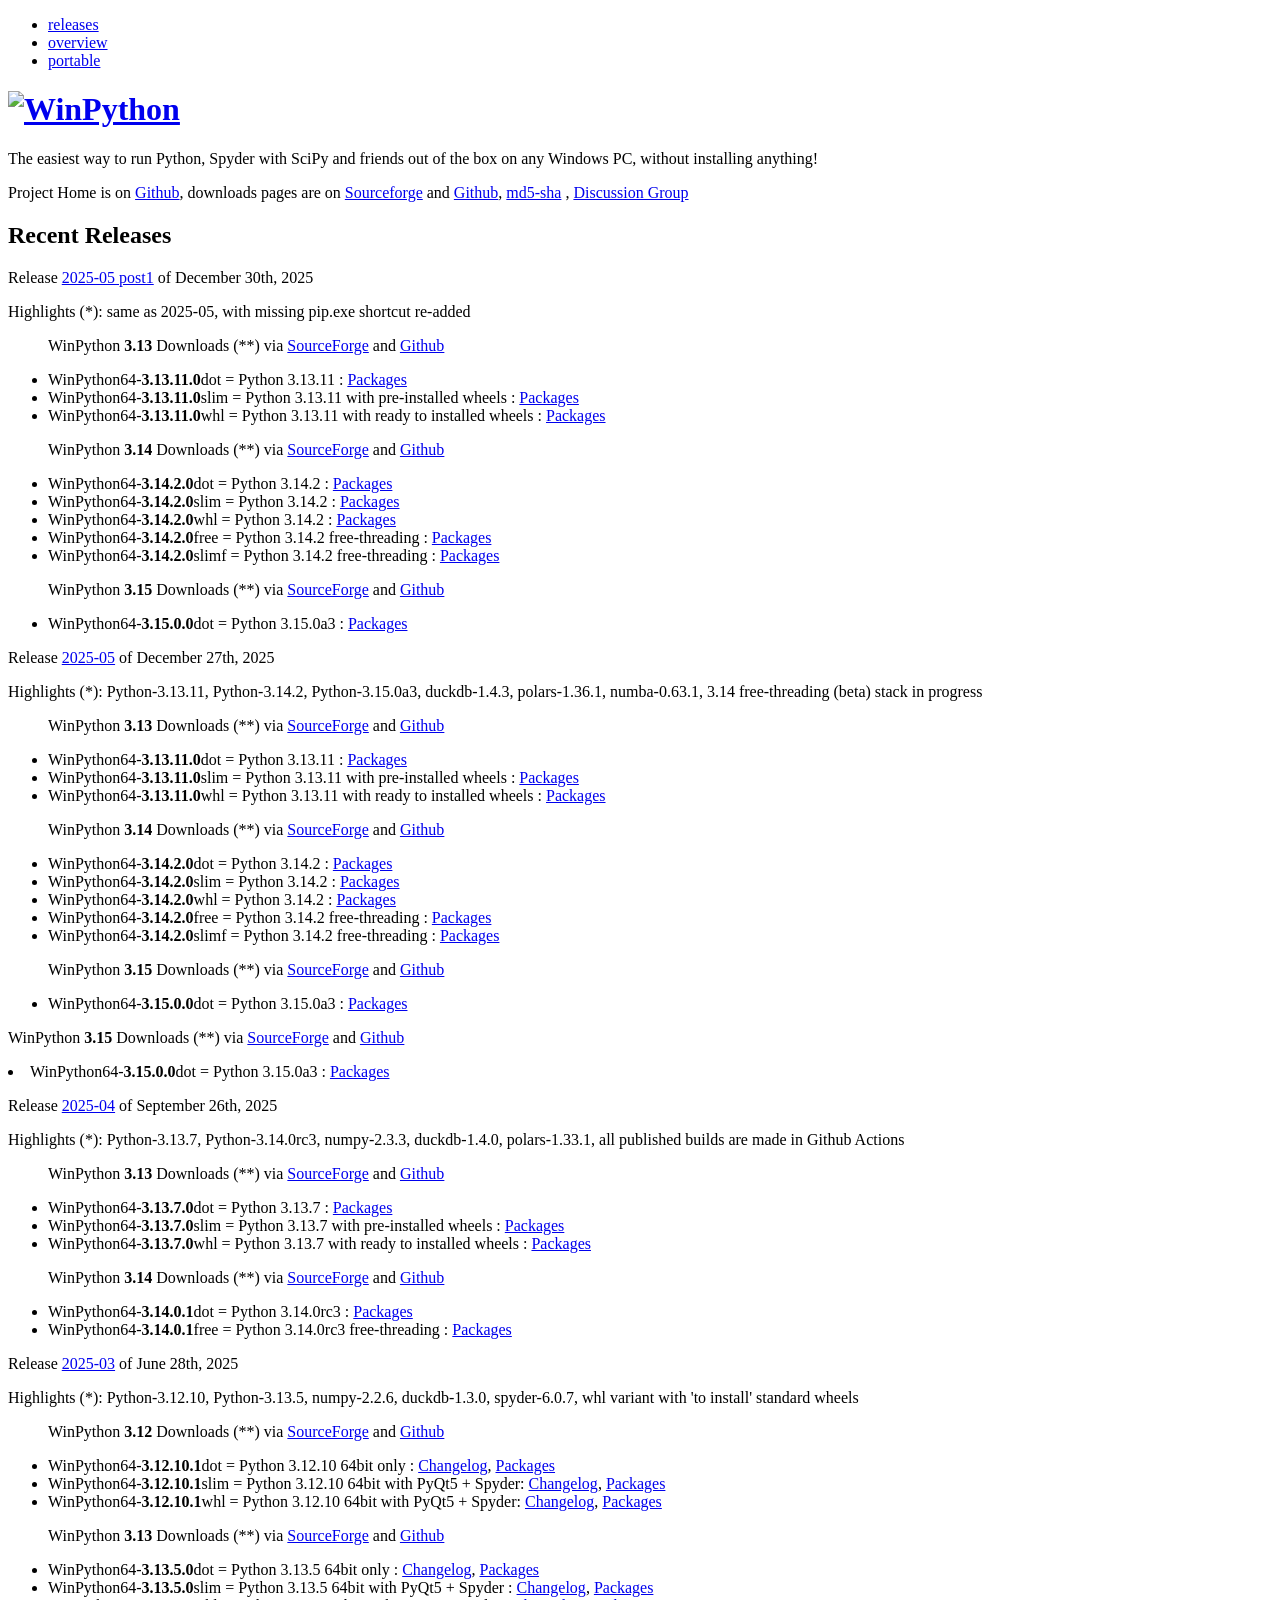
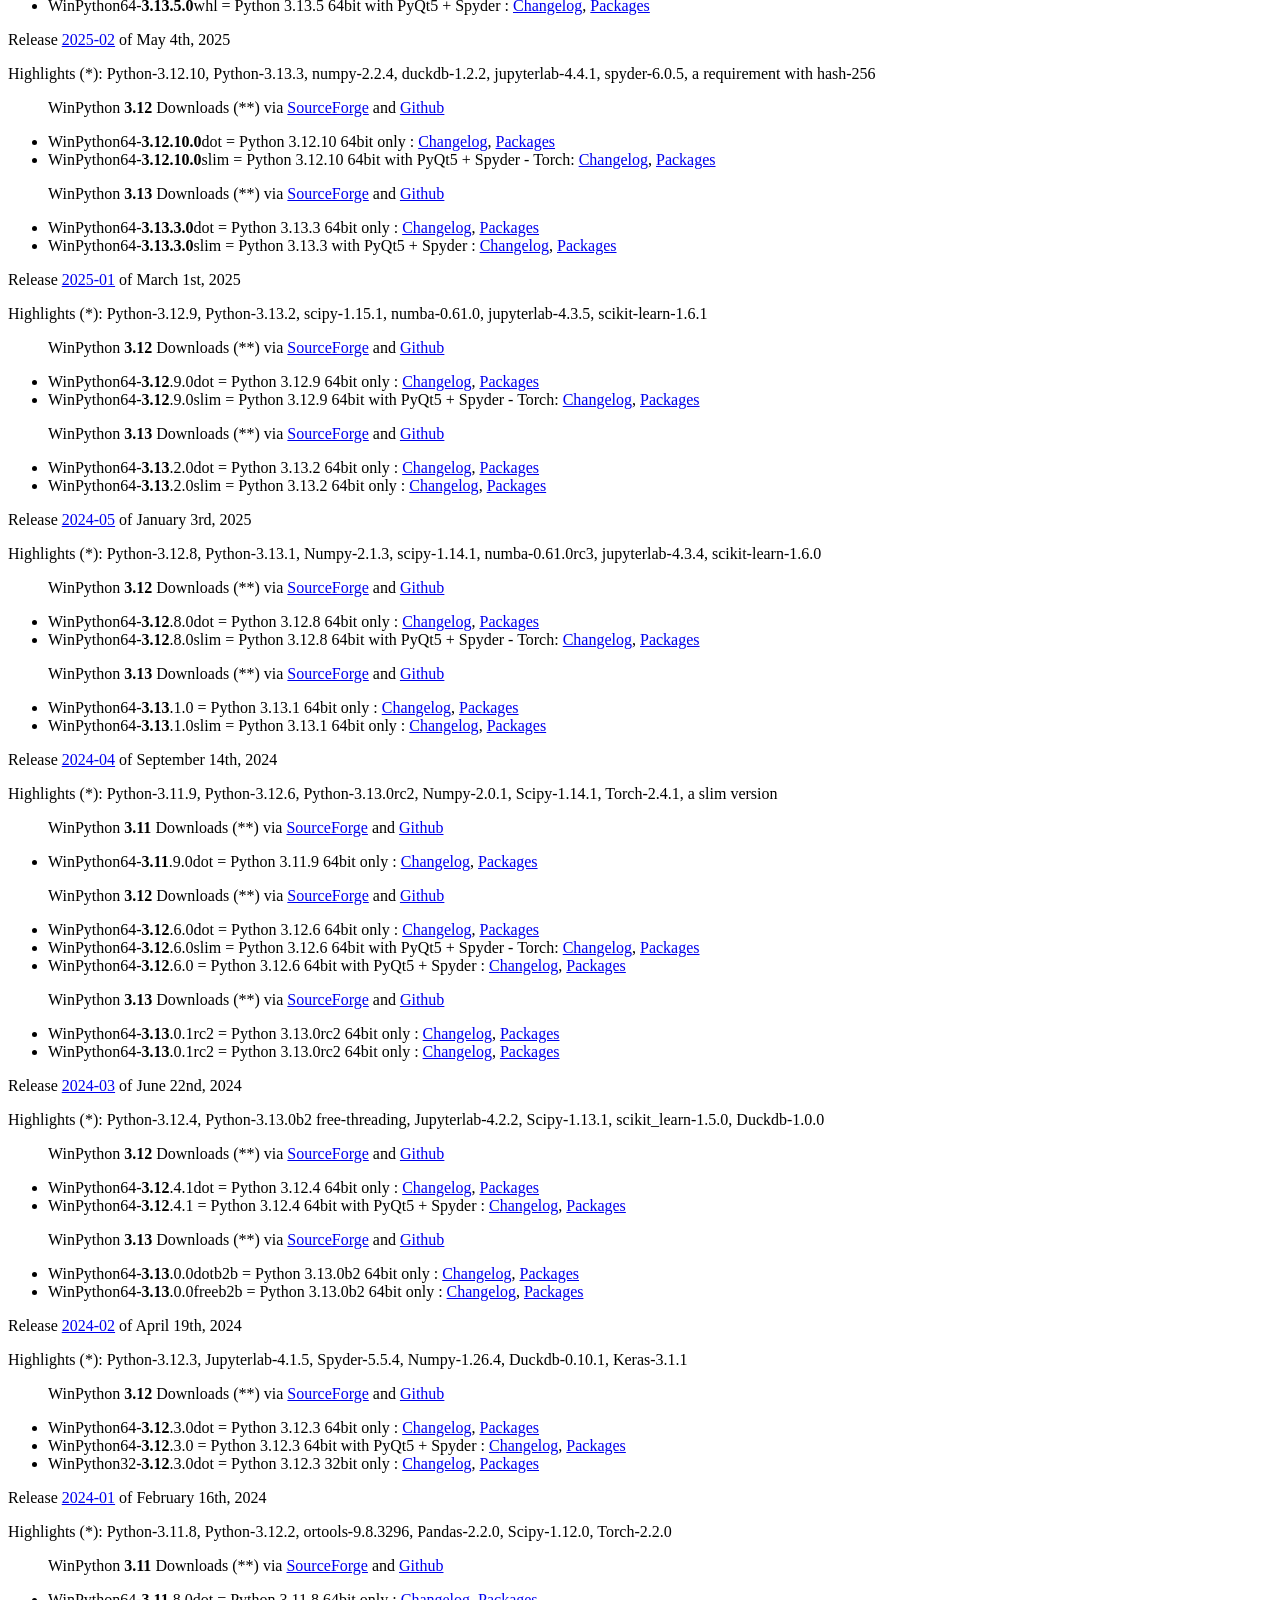
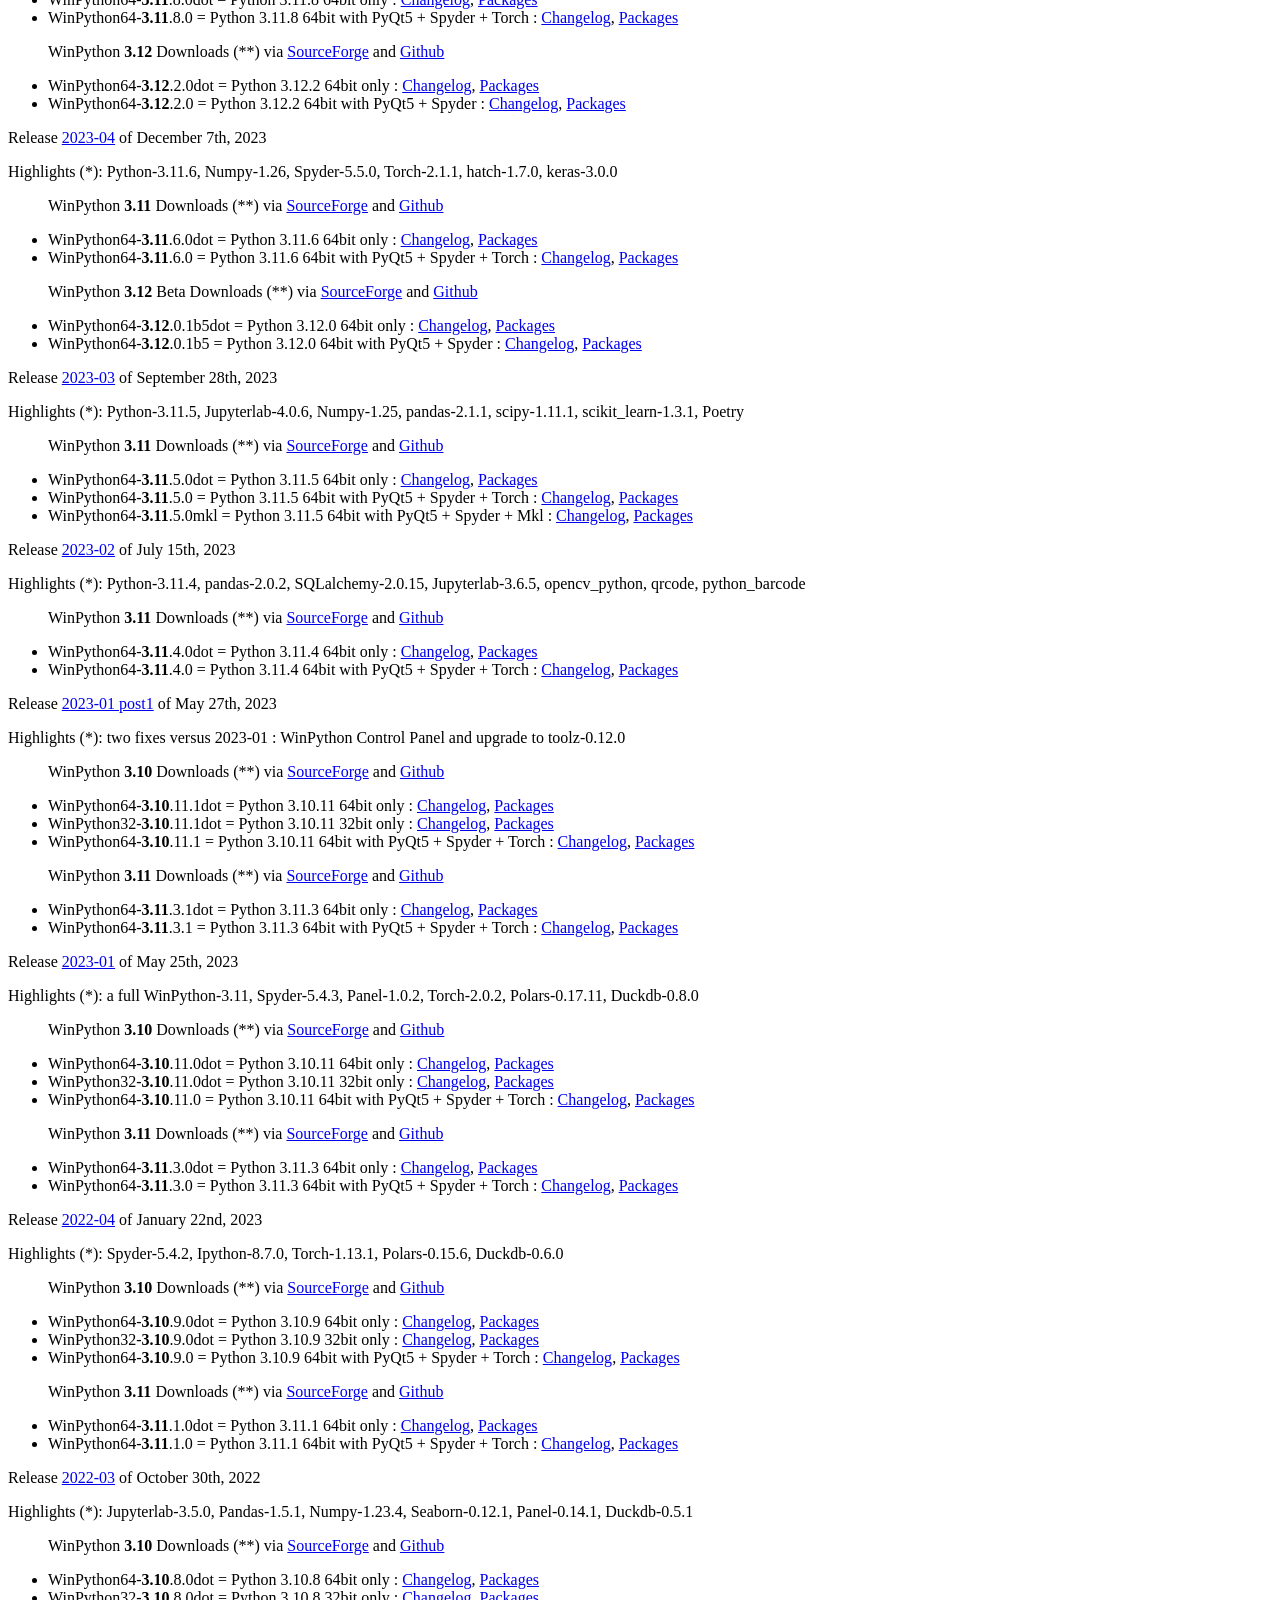
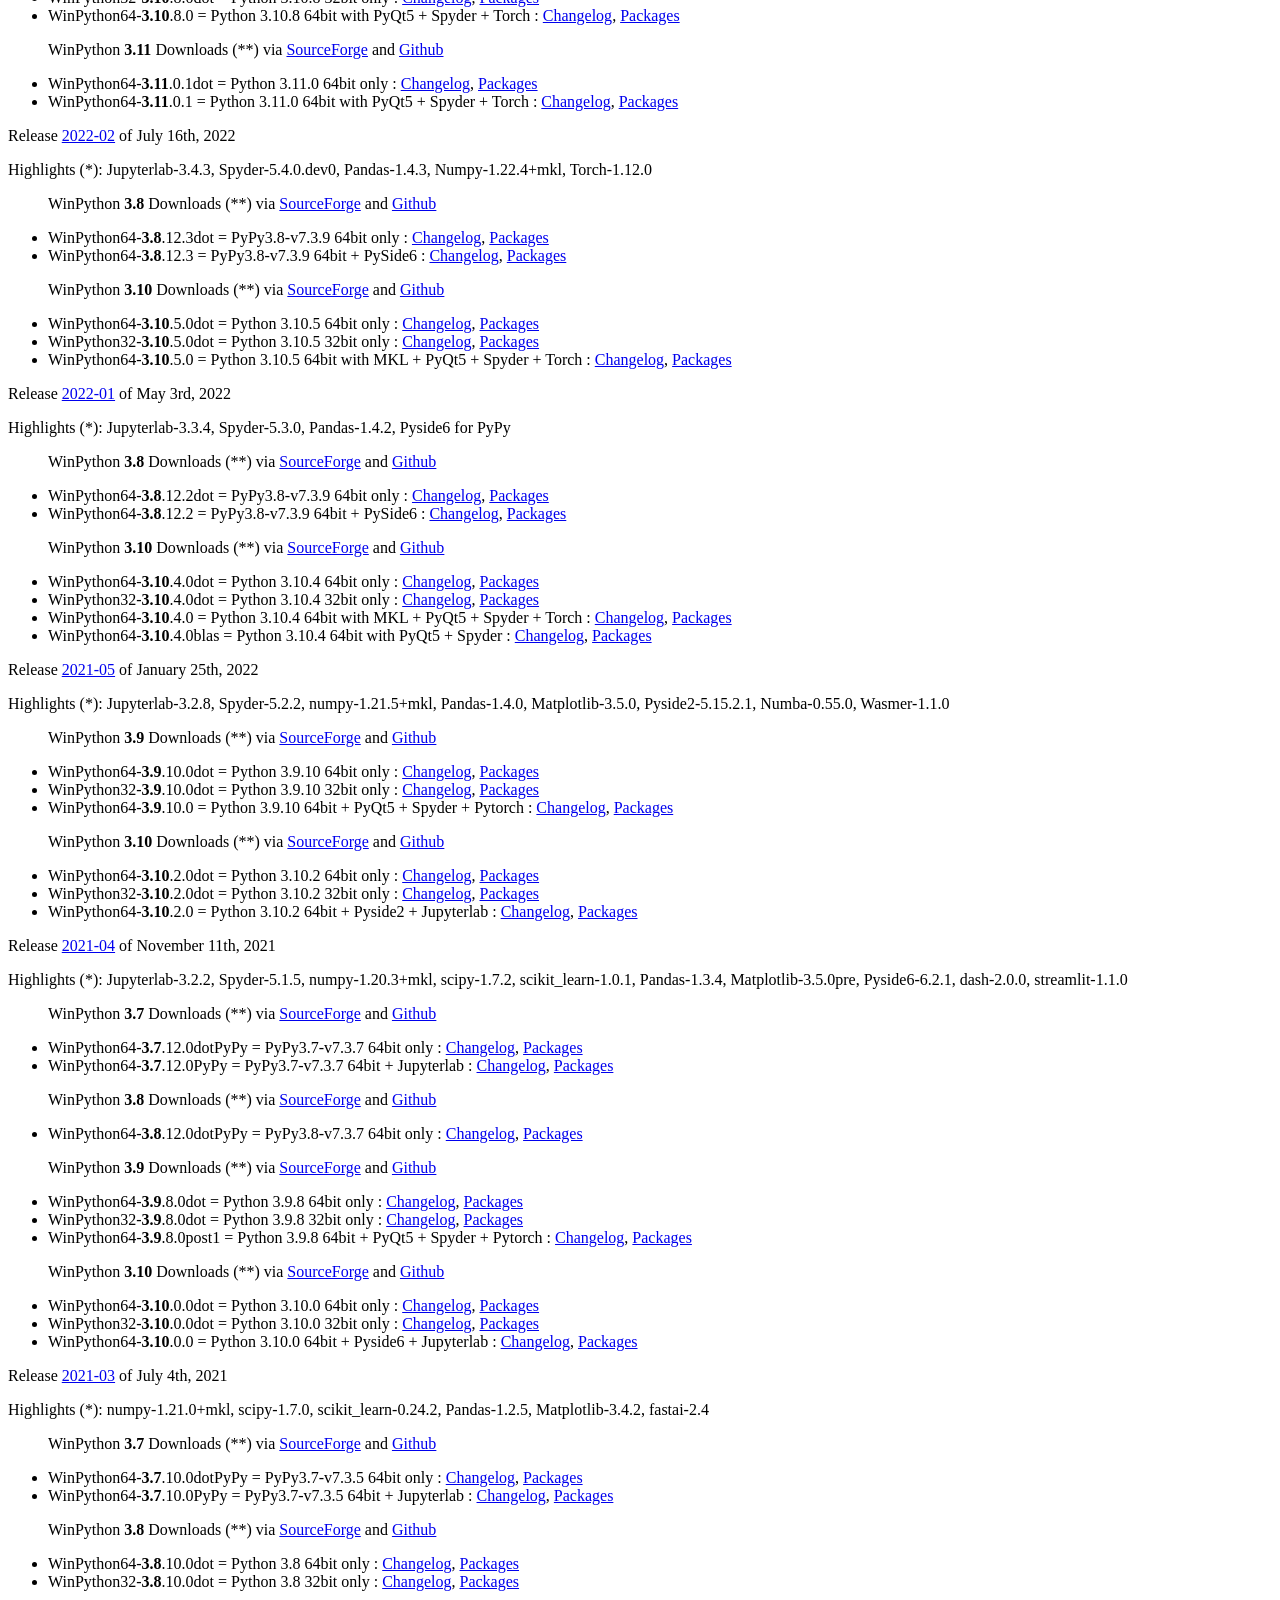
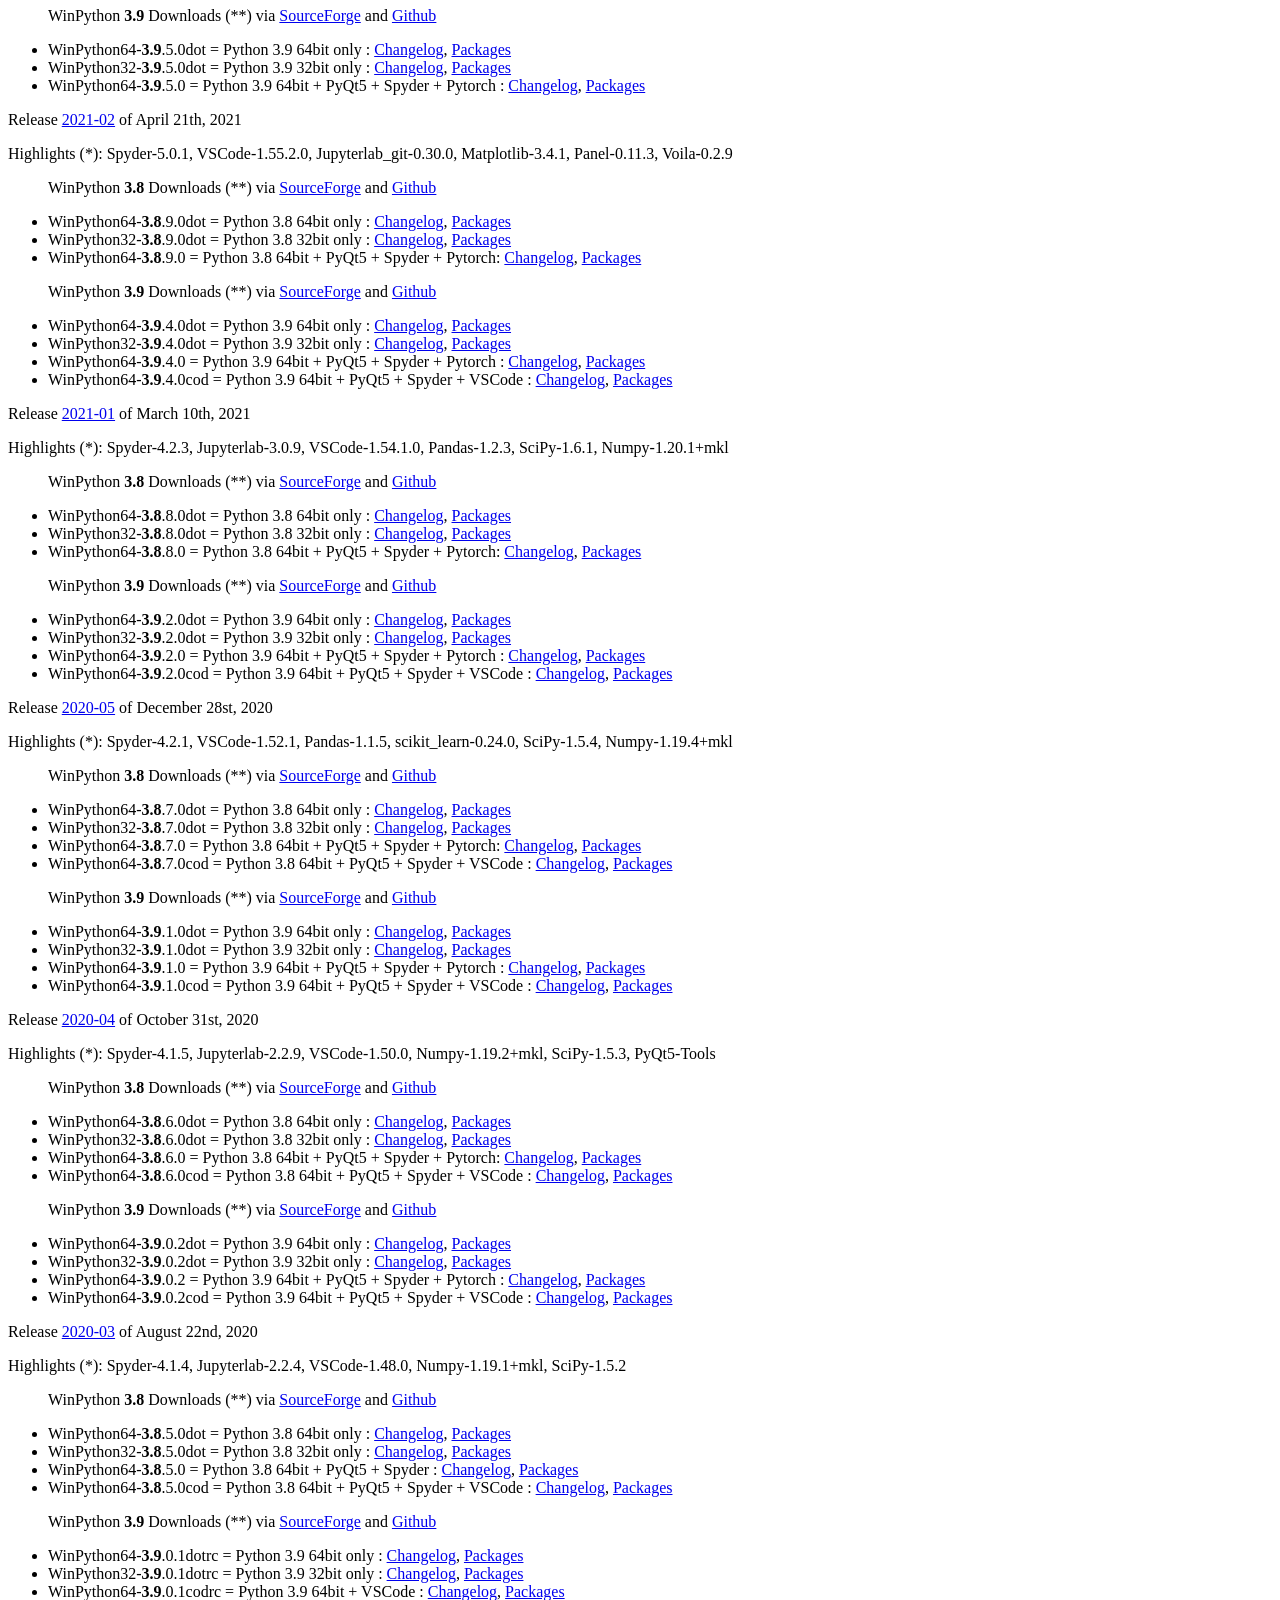
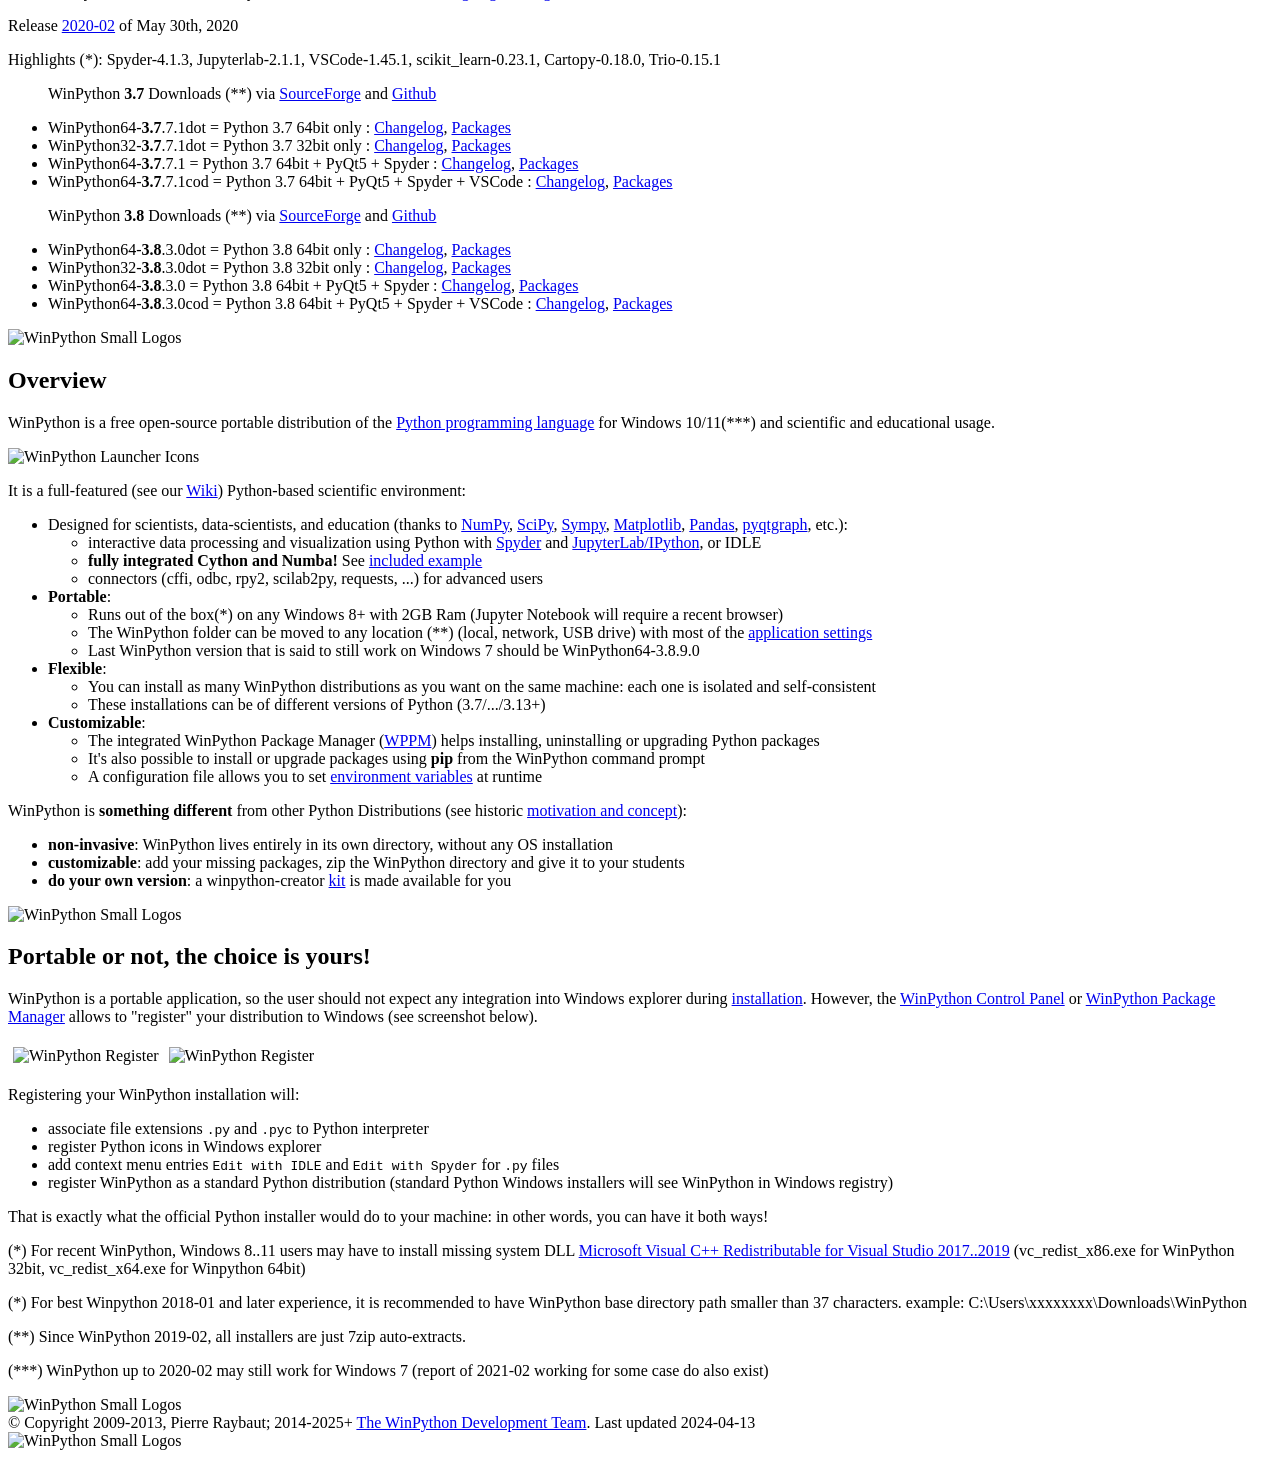
==== commit 1e114406: "WinPython 2025-05 post1" ====
--- a/index.html
+++ b/index.html
@@ -27,18 +27,18 @@
 
 		<h2 id="releases">Recent Releases </h2>
 
-		<p>Release <a href="https://github.com/winpython/winpython/issues/1830#issuecomment-3694631282">2025-05</a> of December 27th, 2025 </p>
-
-		<p>Highlights (*): Python-3.13.11, Python-3.14.2, Python-3.15.0a3, duckdb-1.4.3, polars-1.36.1, numba-0.63.1, 3.14 free-threading (beta) stack in progress</p>
-		<ul>
-			
-			<p>WinPython <strong>3.13</strong> Downloads (**) via <a href="https://sourceforge.net/projects/winpython/files/WinPython_3.13/3.13.11.0/">SourceForge</a></li> and <a href="https://github.com/winpython/winpython/releases/tag/17.2.20251222final">Github</a>  </p>
+		<p>Release <a href="https://github.com/winpython/winpython/issues/1830#issuecomment-3694631282">2025-05 post1</a> of December 30th, 2025 </p>
+
+		<p>Highlights (*): same as 2025-05, with missing pip.exe shortcut re-added </p>
+		<ul>
+			
+			<p>WinPython <strong>3.13</strong> Downloads (**) via <a href="https://sourceforge.net/projects/winpython/files/WinPython_3.13/3.13.11.0/">SourceForge</a></li> and <a href="https://github.com/winpython/winpython/releases/tag/17.2.20251222post1">Github</a>  </p>
 			
 			<li>WinPython64-<strong>3.13.11.0</strong>dot = Python 3.13.11 : <a href="https://github.com/winpython/winpython/blob/master/changelogs/WinPythondot-64bit-3.13.11.0.md">Packages</a></li>
 			<li>WinPython64-<strong>3.13.11.0</strong>slim = Python 3.13.11 with pre-installed wheels : <a href="https://github.com/winpython/winpython/blob/master/changelogs/WinPythonslim-64bit-3.13.11.0.md">Packages</a></li>
 			<li>WinPython64-<strong>3.13.11.0</strong>whl = Python 3.13.11 with ready to installed wheels : <a href="https://github.com/winpython/winpython/blob/master/changelogs/WinPythonwhl-64bit-3.13.11.0.md">Packages</a></li>
 
-			<p>WinPython <strong>3.14</strong> Downloads (**) via <a href="https://sourceforge.net/projects/winpython/files/WinPython_3.14/3.14.2.0/">SourceForge</a></li> and <a href="https://github.com/winpython/winpython/releases/tag/17.2.20251222final">Github</a>  </p>
+			<p>WinPython <strong>3.14</strong> Downloads (**) via <a href="https://sourceforge.net/projects/winpython/files/WinPython_3.14/3.14.2.0/">SourceForge</a></li> and <a href="https://github.com/winpython/winpython/releases/tag/17.2.20251222post1">Github</a>  </p>
 			
 			<li>WinPython64-<strong>3.14.2.0</strong>dot = Python 3.14.2 : <a href="https://github.com/winpython/winpython/blob/master/changelogs/WinPythondot-64bit-3.14.2.0.md">Packages</a></li>
 			<li>WinPython64-<strong>3.14.2.0</strong>slim = Python 3.14.2 : <a href="https://github.com/winpython/winpython/blob/master/changelogs/WinPythonslim-64bit-3.14.2.0.md">Packages</a></li>
@@ -47,7 +47,37 @@
 			<li>WinPython64-<strong>3.14.2.0</strong>free = Python 3.14.2 free-threading : <a href="https://github.com/winpython/winpython/blob/master/changelogs/WinPythonfree-64bit-3.14.2.0.md">Packages</a></li>
 			<li>WinPython64-<strong>3.14.2.0</strong>slimf = Python 3.14.2 free-threading : <a href="https://github.com/winpython/winpython/blob/master/changelogs/WinPythonslimf-64bit-3.14.2.0.md">Packages</a></li>
 
+			<p>WinPython <strong>3.15</strong> Downloads (**) via <a href="https://sourceforge.net/projects/winpython/files/WinPython_3.15/3.15.0.0/">SourceForge</a></li> and <a href="https://github.com/winpython/winpython/releases/tag/17.2.20251222post1">Github</a>  </p>
+			
+			<li>WinPython64-<strong>3.15.0.0</strong>dot = Python 3.15.0a3 : <a href="https://github.com/winpython/winpython/blob/master/changelogs/WinPythondot-64bit-3.15.0.0.md">Packages</a></li>
+		</ul>
+
+		<p>Release <a href="https://github.com/winpython/winpython/issues/1830#issuecomment-3694631282">2025-05</a> of December 27th, 2025 </p>
+
+		<p>Highlights (*): Python-3.13.11, Python-3.14.2, Python-3.15.0a3, duckdb-1.4.3, polars-1.36.1, numba-0.63.1, 3.14 free-threading (beta) stack in progress</p>
+		<ul>
+			
+			<p>WinPython <strong>3.13</strong> Downloads (**) via <a href="https://sourceforge.net/projects/winpython/files/WinPython_3.13/3.13.11.0/">SourceForge</a></li> and <a href="https://github.com/winpython/winpython/releases/tag/17.2.20251222final">Github</a>  </p>
+			
+			<li>WinPython64-<strong>3.13.11.0</strong>dot = Python 3.13.11 : <a href="https://github.com/winpython/winpython/blob/master/changelogs/WinPythondot-64bit-3.13.11.0.md">Packages</a></li>
+			<li>WinPython64-<strong>3.13.11.0</strong>slim = Python 3.13.11 with pre-installed wheels : <a href="https://github.com/winpython/winpython/blob/master/changelogs/WinPythonslim-64bit-3.13.11.0.md">Packages</a></li>
+			<li>WinPython64-<strong>3.13.11.0</strong>whl = Python 3.13.11 with ready to installed wheels : <a href="https://github.com/winpython/winpython/blob/master/changelogs/WinPythonwhl-64bit-3.13.11.0.md">Packages</a></li>
+
+			<p>WinPython <strong>3.14</strong> Downloads (**) via <a href="https://sourceforge.net/projects/winpython/files/WinPython_3.14/3.14.2.0/">SourceForge</a></li> and <a href="https://github.com/winpython/winpython/releases/tag/17.2.20251222final">Github</a>  </p>
+			
+			<li>WinPython64-<strong>3.14.2.0</strong>dot = Python 3.14.2 : <a href="https://github.com/winpython/winpython/blob/master/changelogs/WinPythondot-64bit-3.14.2.0.md">Packages</a></li>
+			<li>WinPython64-<strong>3.14.2.0</strong>slim = Python 3.14.2 : <a href="https://github.com/winpython/winpython/blob/master/changelogs/WinPythonslim-64bit-3.14.2.0.md">Packages</a></li>
+			<li>WinPython64-<strong>3.14.2.0</strong>whl = Python 3.14.2 : <a href="https://github.com/winpython/winpython/blob/master/changelogs/WinPythonwhl-64bit-3.14.2.0.md">Packages</a></li>
+             
+			<li>WinPython64-<strong>3.14.2.0</strong>free = Python 3.14.2 free-threading : <a href="https://github.com/winpython/winpython/blob/master/changelogs/WinPythonfree-64bit-3.14.2.0.md">Packages</a></li>
+			<li>WinPython64-<strong>3.14.2.0</strong>slimf = Python 3.14.2 free-threading : <a href="https://github.com/winpython/winpython/blob/master/changelogs/WinPythonslimf-64bit-3.14.2.0.md">Packages</a></li>
+
 			<p>WinPython <strong>3.15</strong> Downloads (**) via <a href="https://sourceforge.net/projects/winpython/files/WinPython_3.15/3.15.0.0/">SourceForge</a></li> and <a href="https://github.com/winpython/winpython/releases/tag/17.2.20251222final">Github</a>  </p>
+			
+			<li>WinPython64-<strong>3.15.0.0</strong>dot = Python 3.15.0a3 : <a href="https://github.com/winpython/winpython/blob/master/changelogs/WinPythondot-64bit-3.15.0.0.md">Packages</a></li>
+		</ul>
+
+<p>WinPython <strong>3.15</strong> Downloads (**) via <a href="https://sourceforge.net/projects/winpython/files/WinPython_3.15/3.15.0.0/">SourceForge</a></li> and <a href="https://github.com/winpython/winpython/releases/tag/17.2.20251222final">Github</a>  </p>
 			
 			<li>WinPython64-<strong>3.15.0.0</strong>dot = Python 3.15.0a3 : <a href="https://github.com/winpython/winpython/blob/master/changelogs/WinPythondot-64bit-3.15.0.0.md">Packages</a></li>
 		</ul>
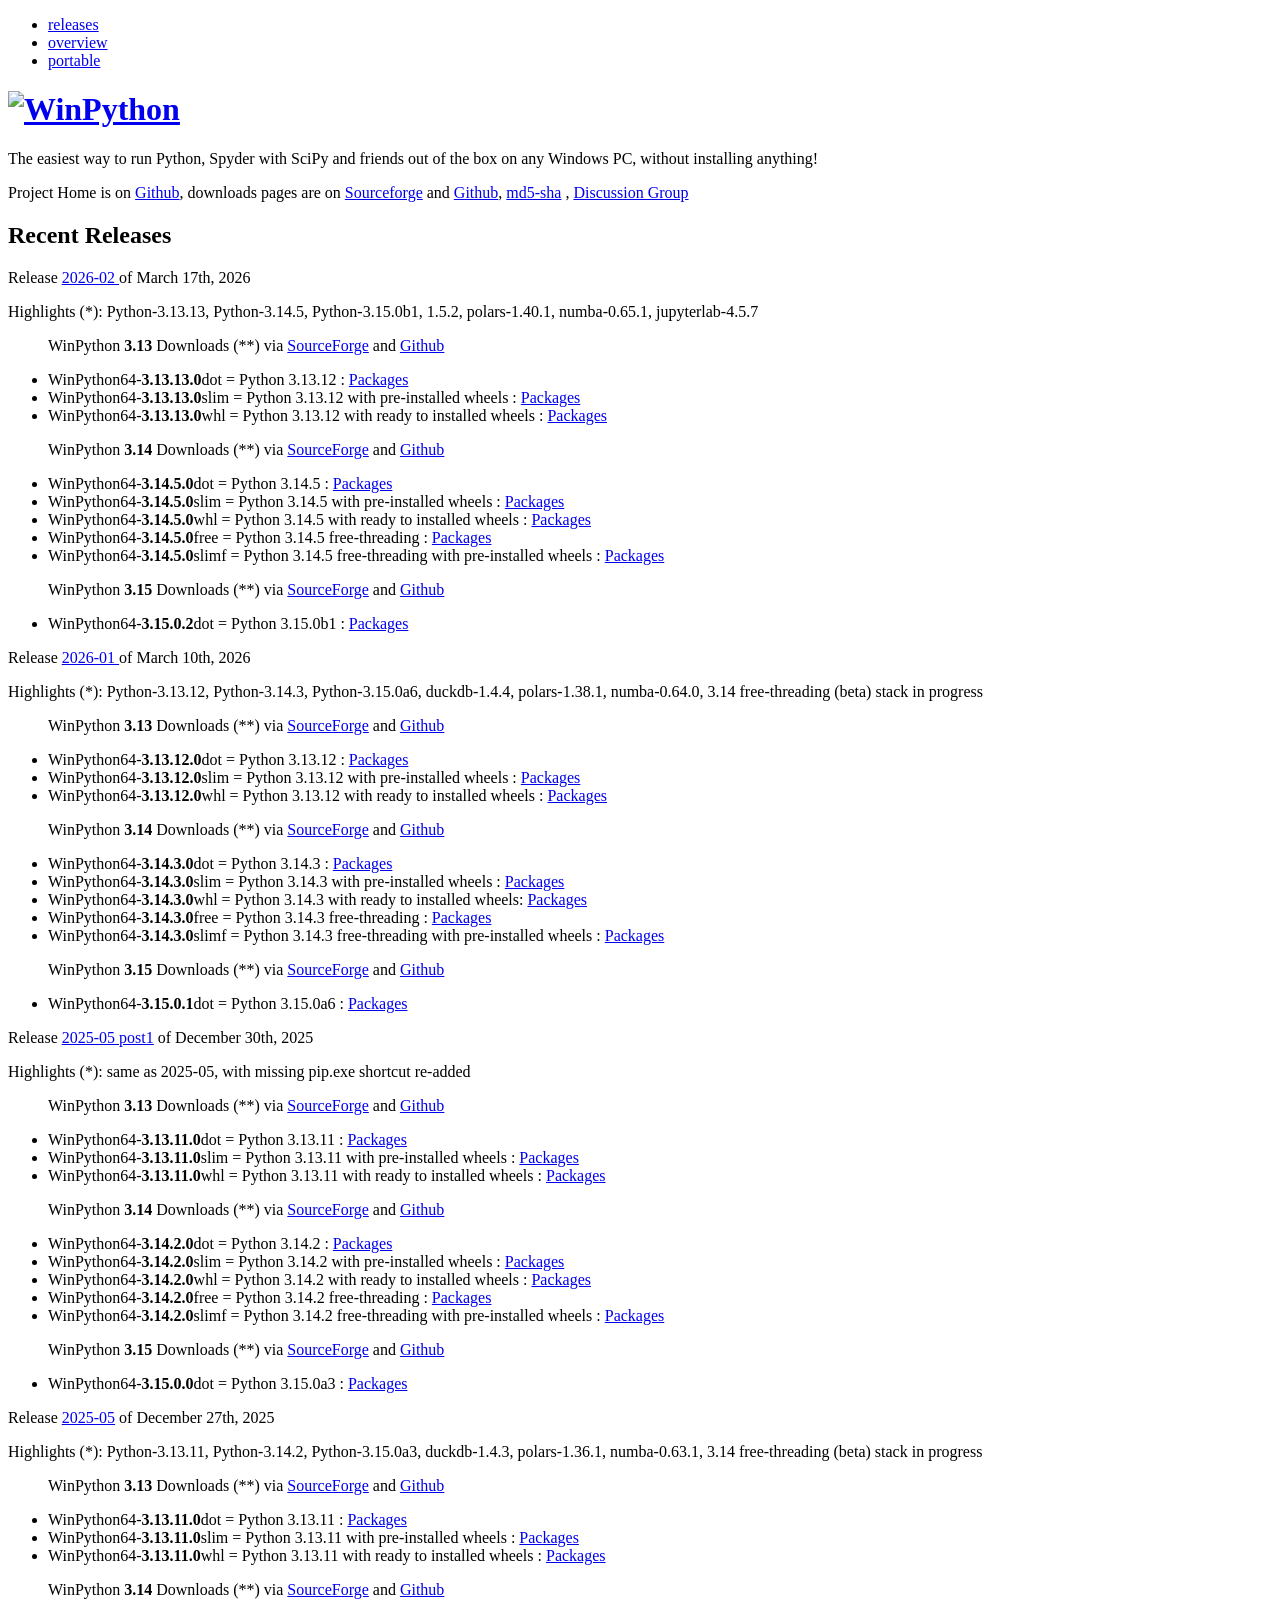
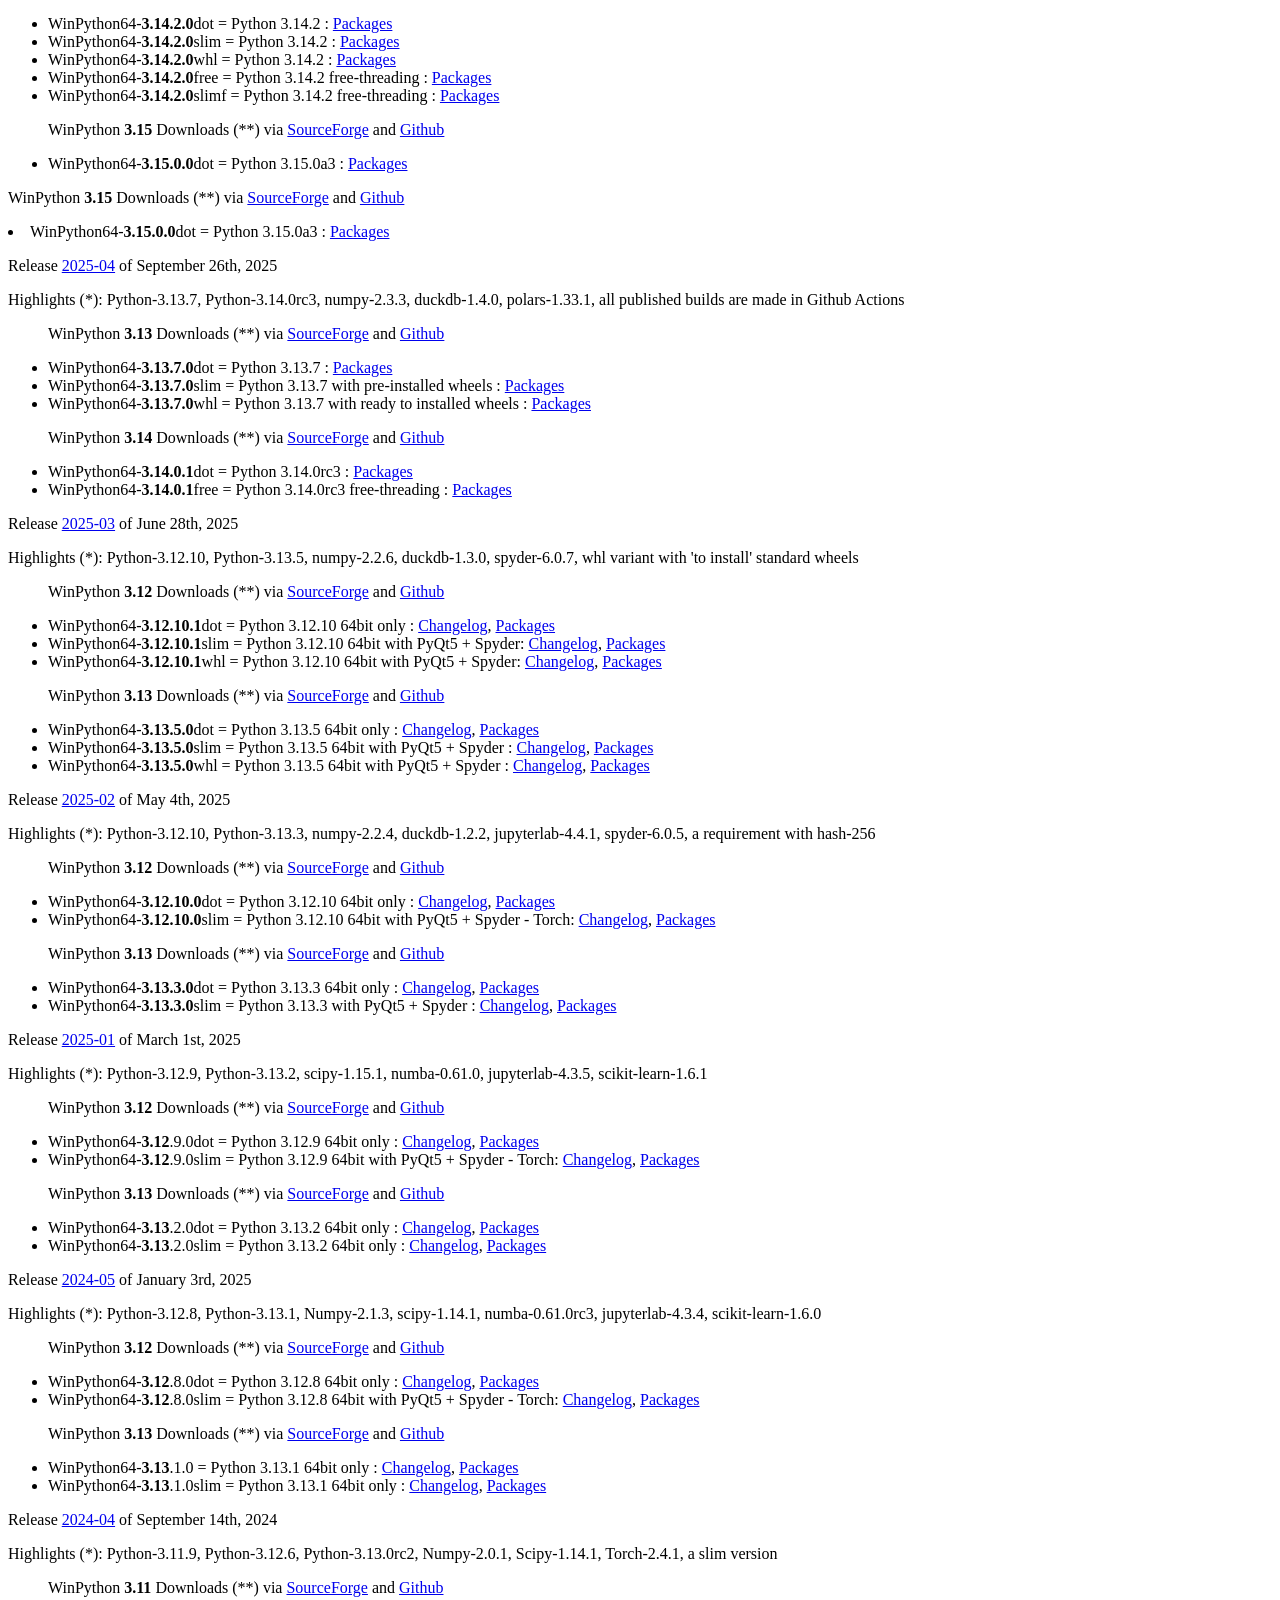
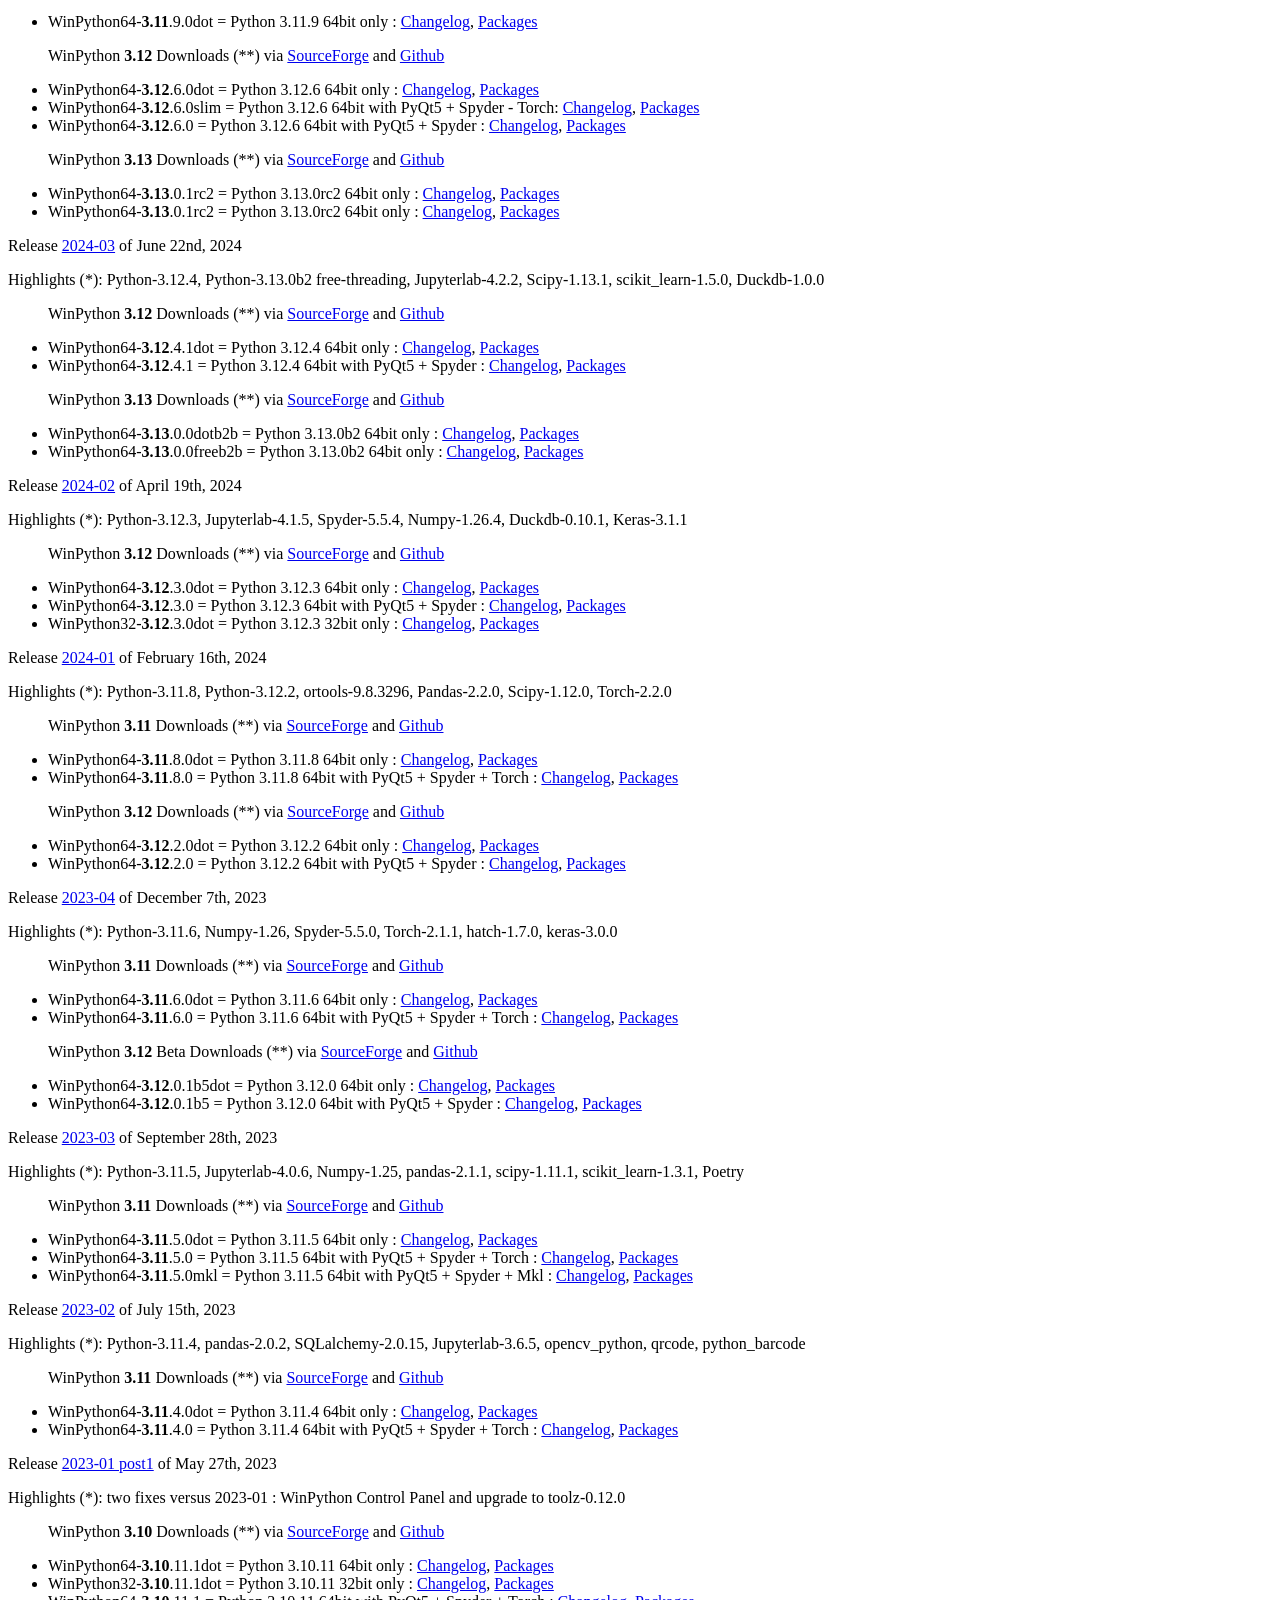
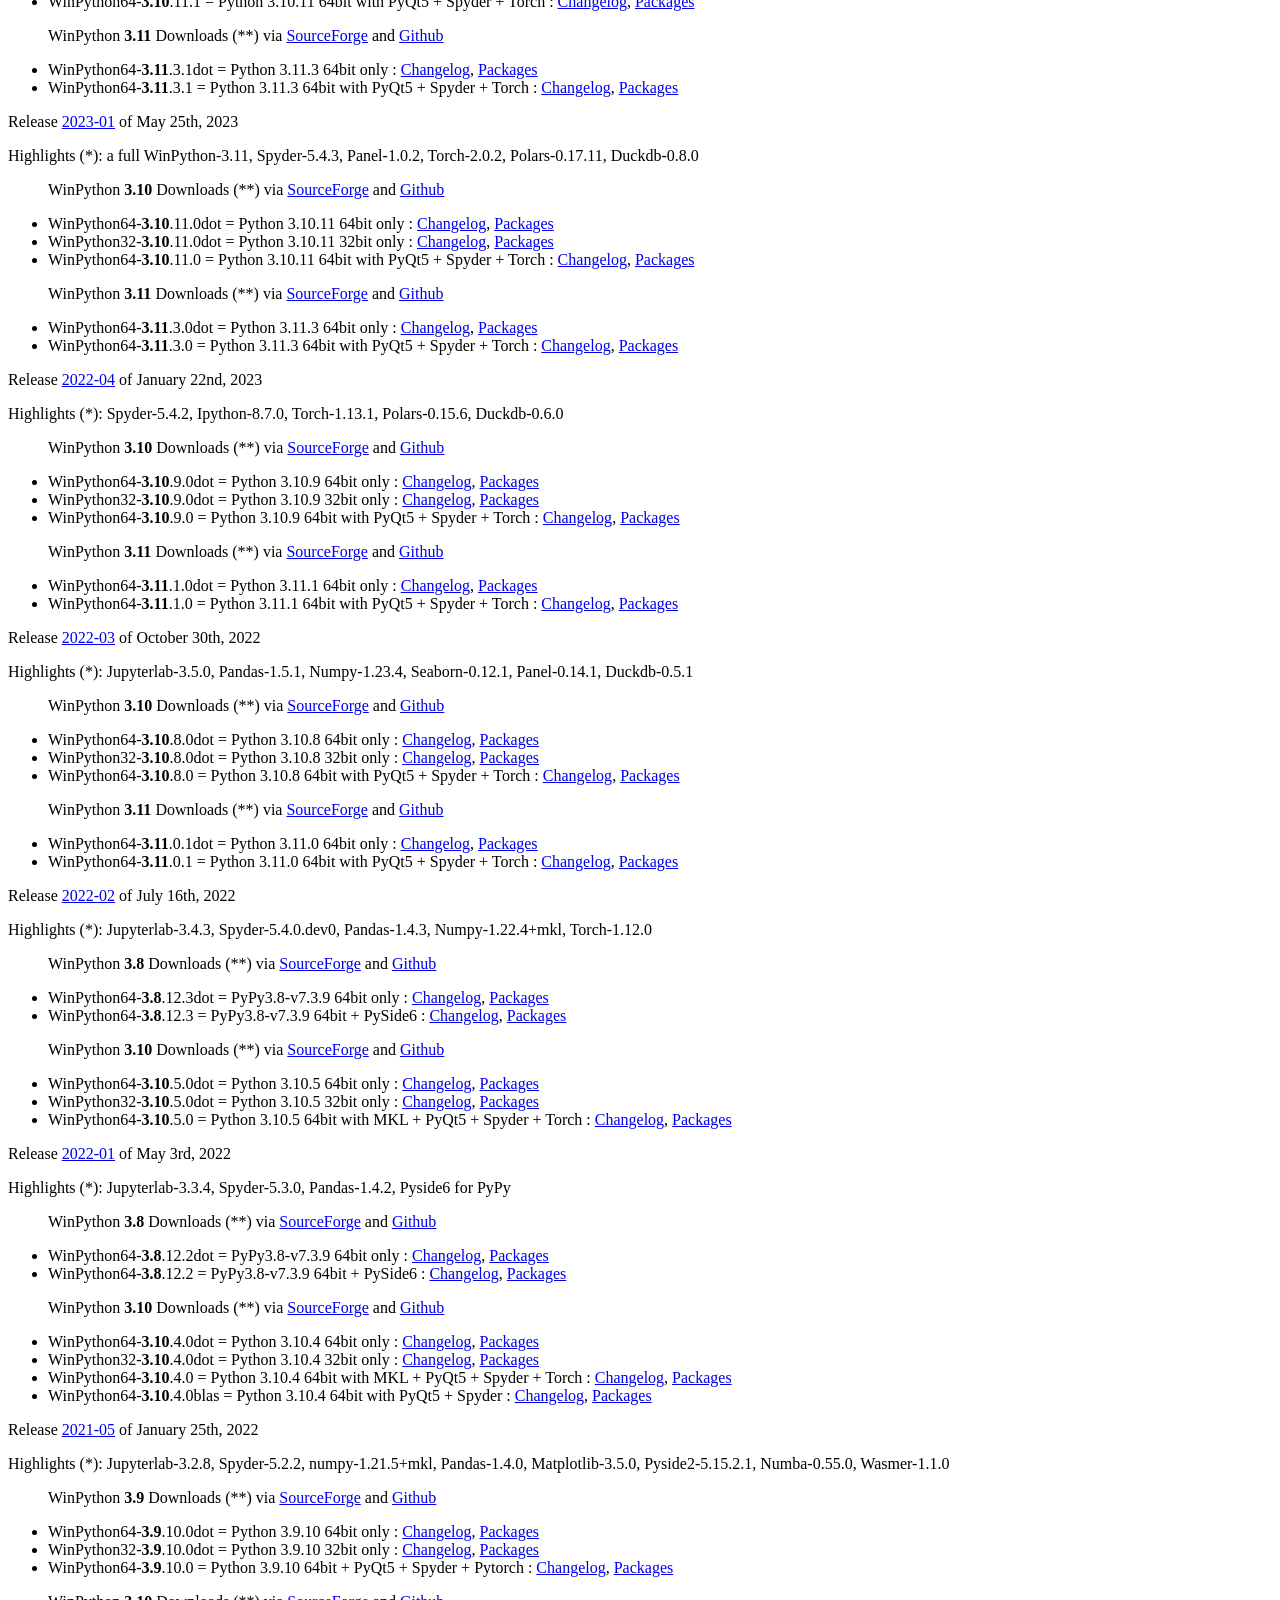
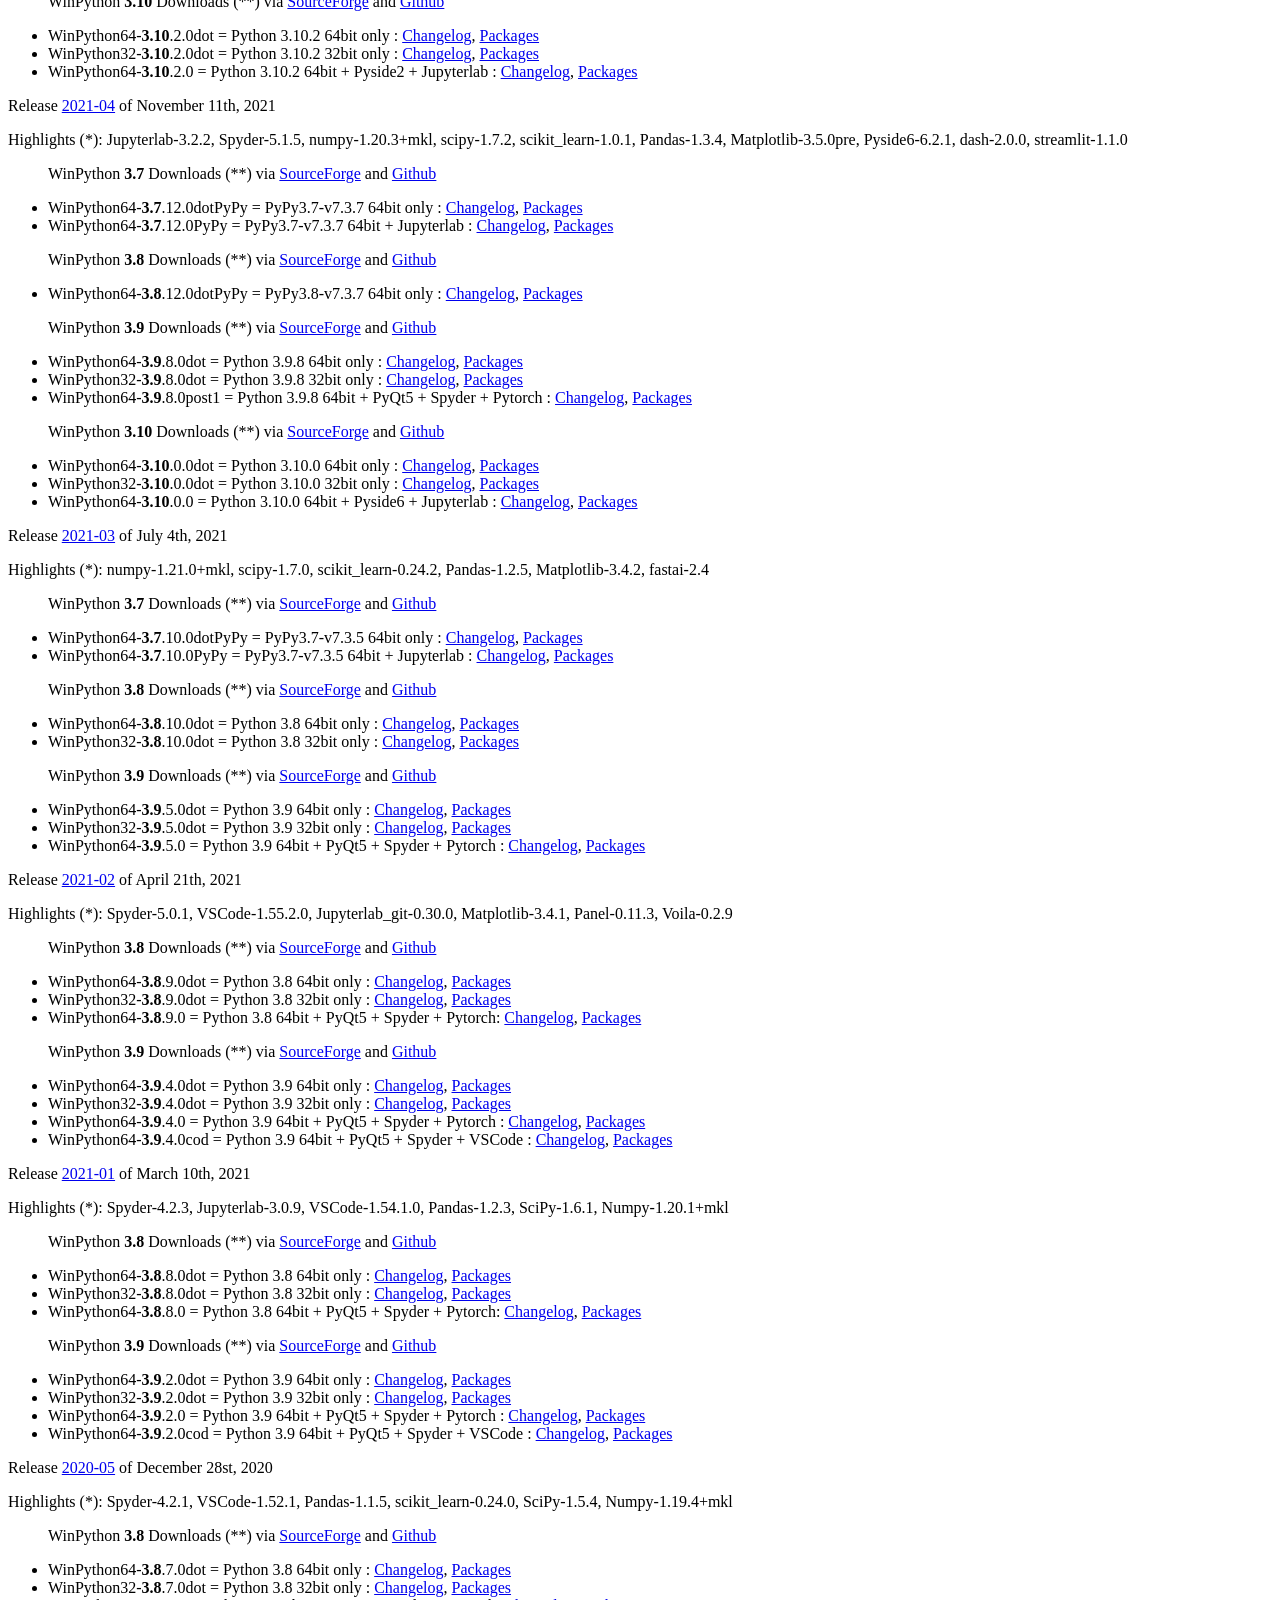
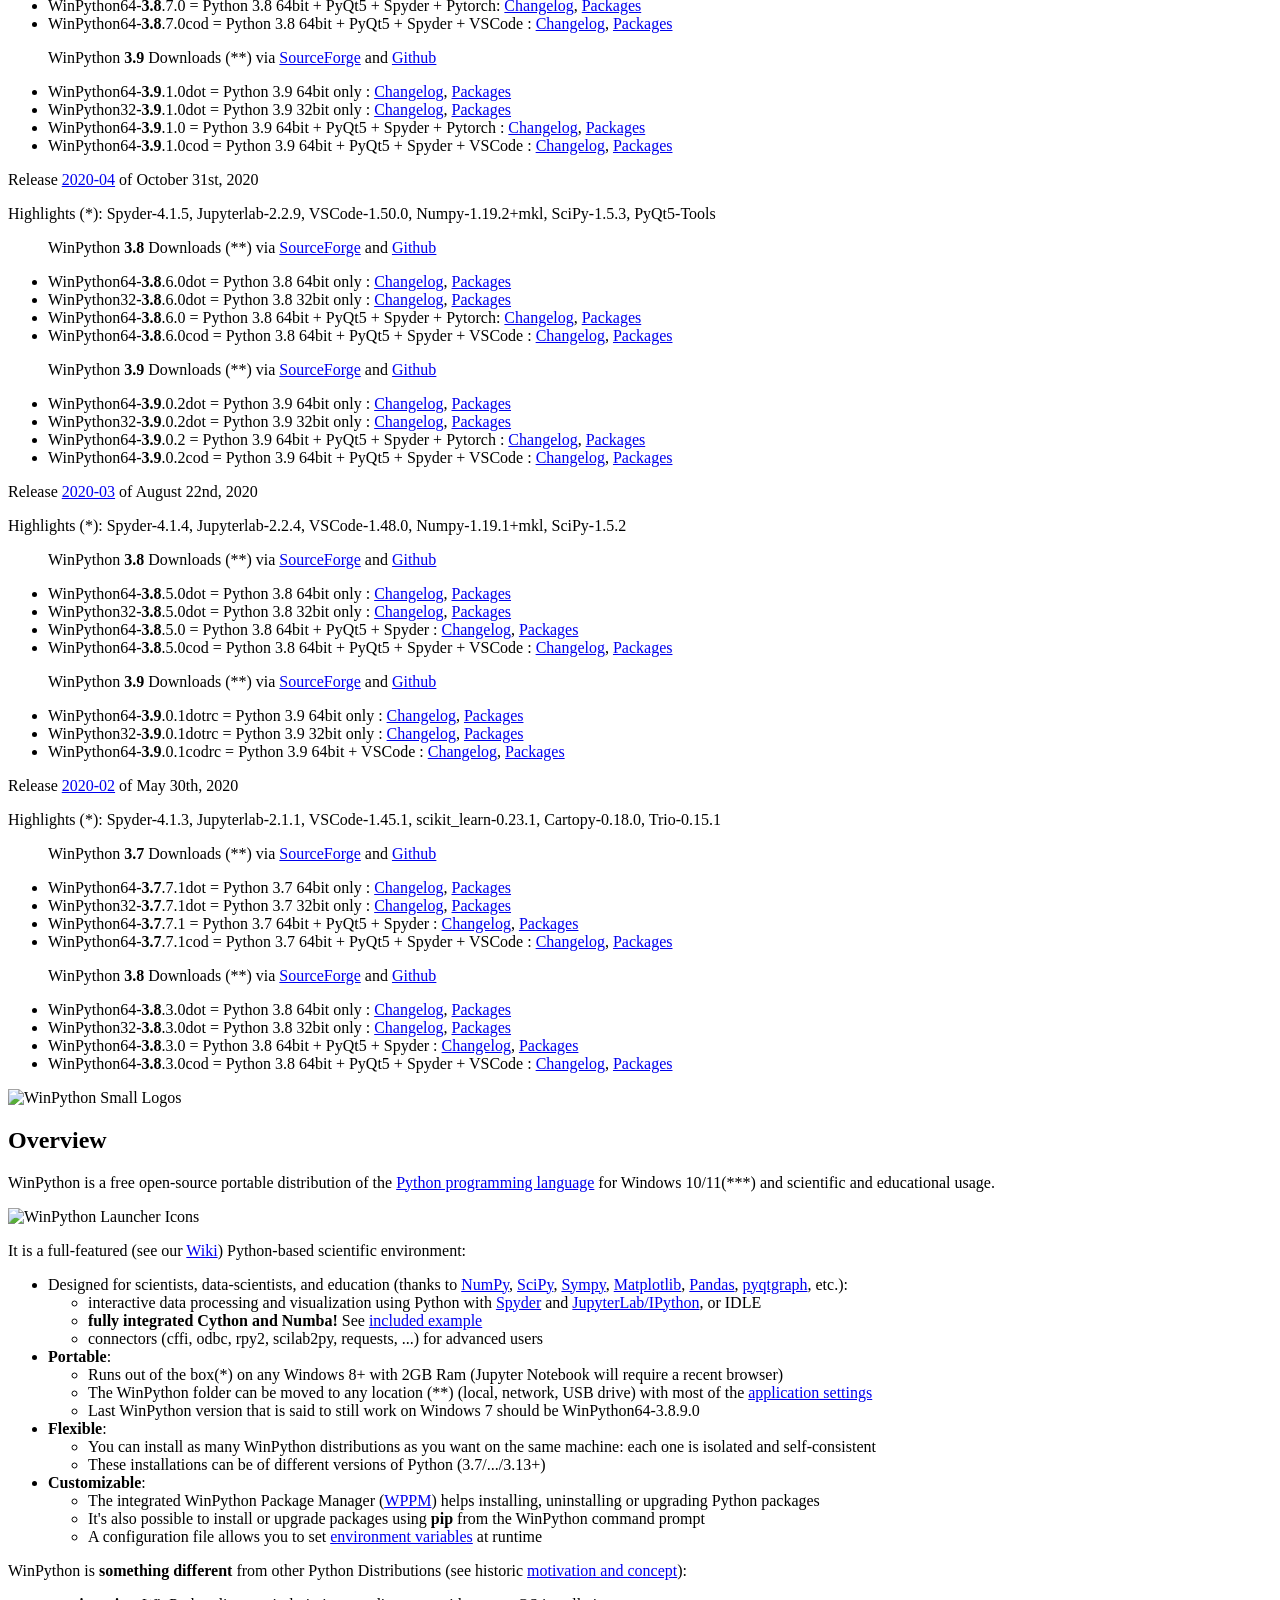
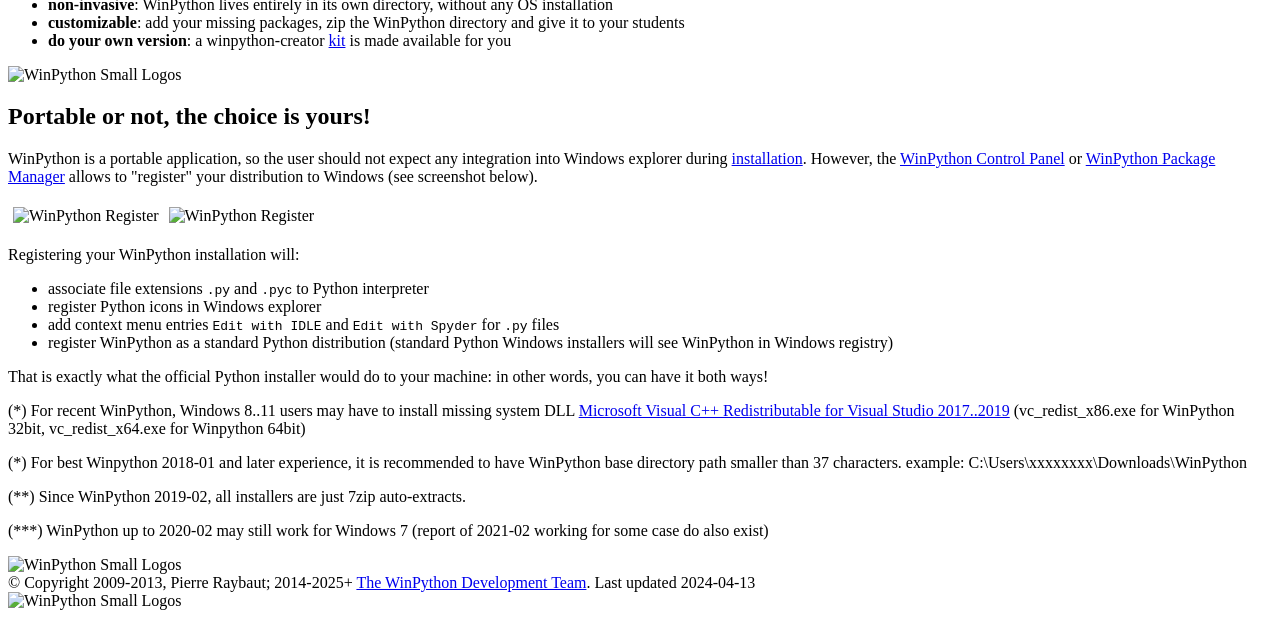
==== commit a599cd46: "2026-02 final and adding missing text precision on the former two releases, that may have create con" ====
--- a/index.html
+++ b/index.html
@@ -27,7 +27,57 @@
 
 		<h2 id="releases">Recent Releases </h2>
 
-		<p>Release <a href="https://github.com/winpython/winpython/issues/1830#issuecomment-3694631282">2025-05 post1</a> of December 30th, 2025 </p>
+		<p>Release <a href="https://github.com/winpython/winpython/issues/1981#issuecomment-4469667745">2026-02 </a> of March 17th, 2026</p>
+
+		<p>Highlights (*): Python-3.13.13, Python-3.14.5, Python-3.15.0b1, 1.5.2, polars-1.40.1, numba-0.65.1, jupyterlab-4.5.7</p>
+		<ul>
+			
+			<p>WinPython <strong>3.13</strong> Downloads (**) via <a href="https://sourceforge.net/projects/winpython/files/WinPython_3.13/3.13.13.0/">SourceForge</a></li> and <a href="https://github.com/winpython/winpython/releases/tag/17.4.20260511final">Github</a>  </p>
+			
+			<li>WinPython64-<strong>3.13.13.0</strong>dot = Python 3.13.12 : <a href="https://github.com/winpython/winpython/blob/master/changelogs/WinPythondot-64bit-3.13.13.0.md">Packages</a></li>
+			<li>WinPython64-<strong>3.13.13.0</strong>slim = Python 3.13.12 with pre-installed wheels : <a href="https://github.com/winpython/winpython/blob/master/changelogs/WinPythonslim-64bit-3.13.13.0.md">Packages</a></li>
+			<li>WinPython64-<strong>3.13.13.0</strong>whl = Python 3.13.12 with ready to installed wheels : <a href="https://github.com/winpython/winpython/blob/master/changelogs/WinPythonwhl-64bit-3.13.13.0.md">Packages</a></li>
+
+			<p>WinPython <strong>3.14</strong> Downloads (**) via <a href="https://sourceforge.net/projects/winpython/files/WinPython_3.14/3.14.5.0/">SourceForge</a></li> and <a href="https://github.com/winpython/winpython/releases/tag/17.4.20260511final">Github</a>  </p>
+			
+			<li>WinPython64-<strong>3.14.5.0</strong>dot = Python 3.14.5 : <a href="https://github.com/winpython/winpython/blob/master/changelogs/WinPythondot-64bit-3.14.5.0.md">Packages</a></li>
+			<li>WinPython64-<strong>3.14.5.0</strong>slim = Python 3.14.5 with pre-installed wheels : <a href="https://github.com/winpython/winpython/blob/master/changelogs/WinPythonslim-64bit-3.14.5.0.md">Packages</a></li>
+			<li>WinPython64-<strong>3.14.5.0</strong>whl = Python 3.14.5 with ready to installed wheels : <a href="https://github.com/winpython/winpython/blob/master/changelogs/WinPythonwhl-64bit-3.14.5.0.md">Packages</a></li>
+             
+			<li>WinPython64-<strong>3.14.5.0</strong>free = Python 3.14.5 free-threading : <a href="https://github.com/winpython/winpython/blob/master/changelogs/WinPythonfree-64bit-3.14.5.0.md">Packages</a></li>
+			<li>WinPython64-<strong>3.14.5.0</strong>slimf = Python 3.14.5 free-threading with pre-installed wheels : <a href="https://github.com/winpython/winpython/blob/master/changelogs/WinPythonslimf-64bit-3.14.5.0.md">Packages</a></li>
+
+			<p>WinPython <strong>3.15</strong> Downloads (**) via <a href="https://sourceforge.net/projects/winpython/files/WinPython_3.15/3.15.0.2/">SourceForge</a></li> and <a href="https://github.com/winpython/winpython/releases/tag/17.4.20260511final">Github</a>  </p>
+			
+			<li>WinPython64-<strong>3.15.0.2</strong>dot = Python 3.15.0b1 : <a href="https://github.com/winpython/winpython/blob/master/changelogs/WinPythondot-64bit-3.15.0.2.md">Packages</a></li>
+		</ul>
+
+		<p>Release <a href="https://github.com/winpython/winpython/issues/1903#issuecomment-4033670700">2026-01 </a> of March 10th, 2026</p>
+
+		<p>Highlights (*): Python-3.13.12, Python-3.14.3, Python-3.15.0a6, duckdb-1.4.4, polars-1.38.1, numba-0.64.0, 3.14 free-threading (beta) stack in progress</p>
+		<ul>
+			
+			<p>WinPython <strong>3.13</strong> Downloads (**) via <a href="https://sourceforge.net/projects/winpython/files/WinPython_3.13/3.13.12.0/">SourceForge</a></li> and <a href="https://github.com/winpython/winpython/releases/tag/17.2.20260307final">Github</a>  </p>
+			
+			<li>WinPython64-<strong>3.13.12.0</strong>dot = Python 3.13.12 : <a href="https://github.com/winpython/winpython/blob/master/changelogs/WinPythondot-64bit-3.13.12.0.md">Packages</a></li>
+			<li>WinPython64-<strong>3.13.12.0</strong>slim = Python 3.13.12 with pre-installed wheels : <a href="https://github.com/winpython/winpython/blob/master/changelogs/WinPythonslim-64bit-3.13.12.0.md">Packages</a></li>
+			<li>WinPython64-<strong>3.13.12.0</strong>whl = Python 3.13.12 with ready to installed wheels : <a href="https://github.com/winpython/winpython/blob/master/changelogs/WinPythonwhl-64bit-3.13.12.0.md">Packages</a></li>
+
+			<p>WinPython <strong>3.14</strong> Downloads (**) via <a href="https://sourceforge.net/projects/winpython/files/WinPython_3.14/3.14.3.0/">SourceForge</a></li> and <a href="https://github.com/winpython/winpython/releases/tag/17.2.20260307final">Github</a>  </p>
+			
+			<li>WinPython64-<strong>3.14.3.0</strong>dot = Python 3.14.3 : <a href="https://github.com/winpython/winpython/blob/master/changelogs/WinPythondot-64bit-3.14.3.0.md">Packages</a></li>
+			<li>WinPython64-<strong>3.14.3.0</strong>slim = Python 3.14.3 with pre-installed wheels : <a href="https://github.com/winpython/winpython/blob/master/changelogs/WinPythonslim-64bit-3.14.3.0.md">Packages</a></li>
+			<li>WinPython64-<strong>3.14.3.0</strong>whl = Python 3.14.3 with ready to installed wheels: <a href="https://github.com/winpython/winpython/blob/master/changelogs/WinPythonwhl-64bit-3.14.3.0.md">Packages</a></li>
+             
+			<li>WinPython64-<strong>3.14.3.0</strong>free = Python 3.14.3 free-threading : <a href="https://github.com/winpython/winpython/blob/master/changelogs/WinPythonfree-64bit-3.14.3.0.md">Packages</a></li>
+			<li>WinPython64-<strong>3.14.3.0</strong>slimf = Python 3.14.3 free-threading with pre-installed wheels : <a href="https://github.com/winpython/winpython/blob/master/changelogs/WinPythonslimf-64bit-3.14.3.0.md">Packages</a></li>
+
+			<p>WinPython <strong>3.15</strong> Downloads (**) via <a href="https://sourceforge.net/projects/winpython/files/WinPython_3.15/3.15.0.1/">SourceForge</a></li> and <a href="https://github.com/winpython/winpython/releases/tag/17.2.20260307final">Github</a>  </p>
+			
+			<li>WinPython64-<strong>3.15.0.1</strong>dot = Python 3.15.0a6 : <a href="https://github.com/winpython/winpython/blob/master/changelogs/WinPythondot-64bit-3.15.0.1.md">Packages</a></li>
+		</ul>
+
+		<p>Release <a href="https://github.com/winpython/winpython/issues/1830#issuecomment-3698863200">2025-05 post1</a> of December 30th, 2025 </p>
 
 		<p>Highlights (*): same as 2025-05, with missing pip.exe shortcut re-added </p>
 		<ul>
@@ -41,11 +91,11 @@
 			<p>WinPython <strong>3.14</strong> Downloads (**) via <a href="https://sourceforge.net/projects/winpython/files/WinPython_3.14/3.14.2.0/">SourceForge</a></li> and <a href="https://github.com/winpython/winpython/releases/tag/17.2.20251222post1">Github</a>  </p>
 			
 			<li>WinPython64-<strong>3.14.2.0</strong>dot = Python 3.14.2 : <a href="https://github.com/winpython/winpython/blob/master/changelogs/WinPythondot-64bit-3.14.2.0.md">Packages</a></li>
-			<li>WinPython64-<strong>3.14.2.0</strong>slim = Python 3.14.2 : <a href="https://github.com/winpython/winpython/blob/master/changelogs/WinPythonslim-64bit-3.14.2.0.md">Packages</a></li>
-			<li>WinPython64-<strong>3.14.2.0</strong>whl = Python 3.14.2 : <a href="https://github.com/winpython/winpython/blob/master/changelogs/WinPythonwhl-64bit-3.14.2.0.md">Packages</a></li>
+			<li>WinPython64-<strong>3.14.2.0</strong>slim = Python 3.14.2 with pre-installed wheels : <a href="https://github.com/winpython/winpython/blob/master/changelogs/WinPythonslim-64bit-3.14.2.0.md">Packages</a></li>
+			<li>WinPython64-<strong>3.14.2.0</strong>whl = Python 3.14.2 with ready to installed wheels : <a href="https://github.com/winpython/winpython/blob/master/changelogs/WinPythonwhl-64bit-3.14.2.0.md">Packages</a></li>
              
 			<li>WinPython64-<strong>3.14.2.0</strong>free = Python 3.14.2 free-threading : <a href="https://github.com/winpython/winpython/blob/master/changelogs/WinPythonfree-64bit-3.14.2.0.md">Packages</a></li>
-			<li>WinPython64-<strong>3.14.2.0</strong>slimf = Python 3.14.2 free-threading : <a href="https://github.com/winpython/winpython/blob/master/changelogs/WinPythonslimf-64bit-3.14.2.0.md">Packages</a></li>
+			<li>WinPython64-<strong>3.14.2.0</strong>slimf = Python 3.14.2 free-threading with pre-installed wheels : <a href="https://github.com/winpython/winpython/blob/master/changelogs/WinPythonslimf-64bit-3.14.2.0.md">Packages</a></li>
 
 			<p>WinPython <strong>3.15</strong> Downloads (**) via <a href="https://sourceforge.net/projects/winpython/files/WinPython_3.15/3.15.0.0/">SourceForge</a></li> and <a href="https://github.com/winpython/winpython/releases/tag/17.2.20251222post1">Github</a>  </p>
 			
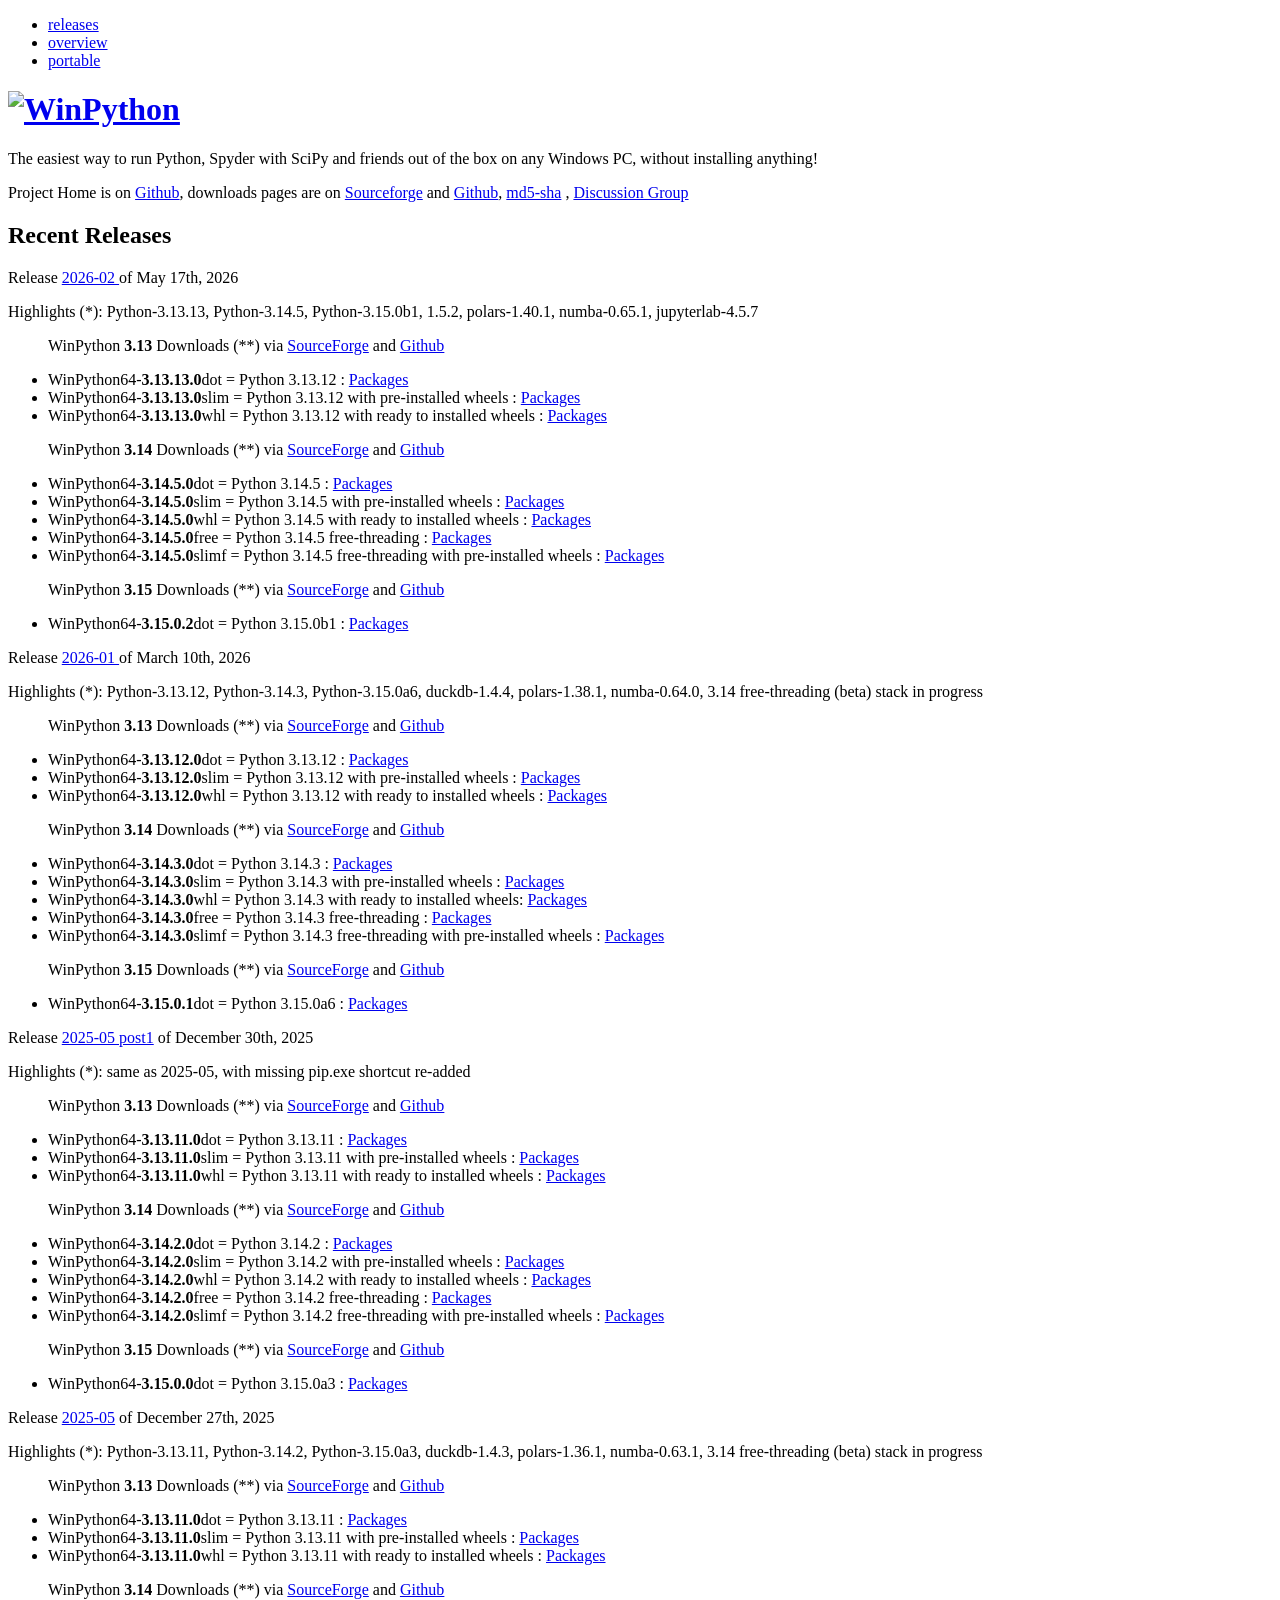
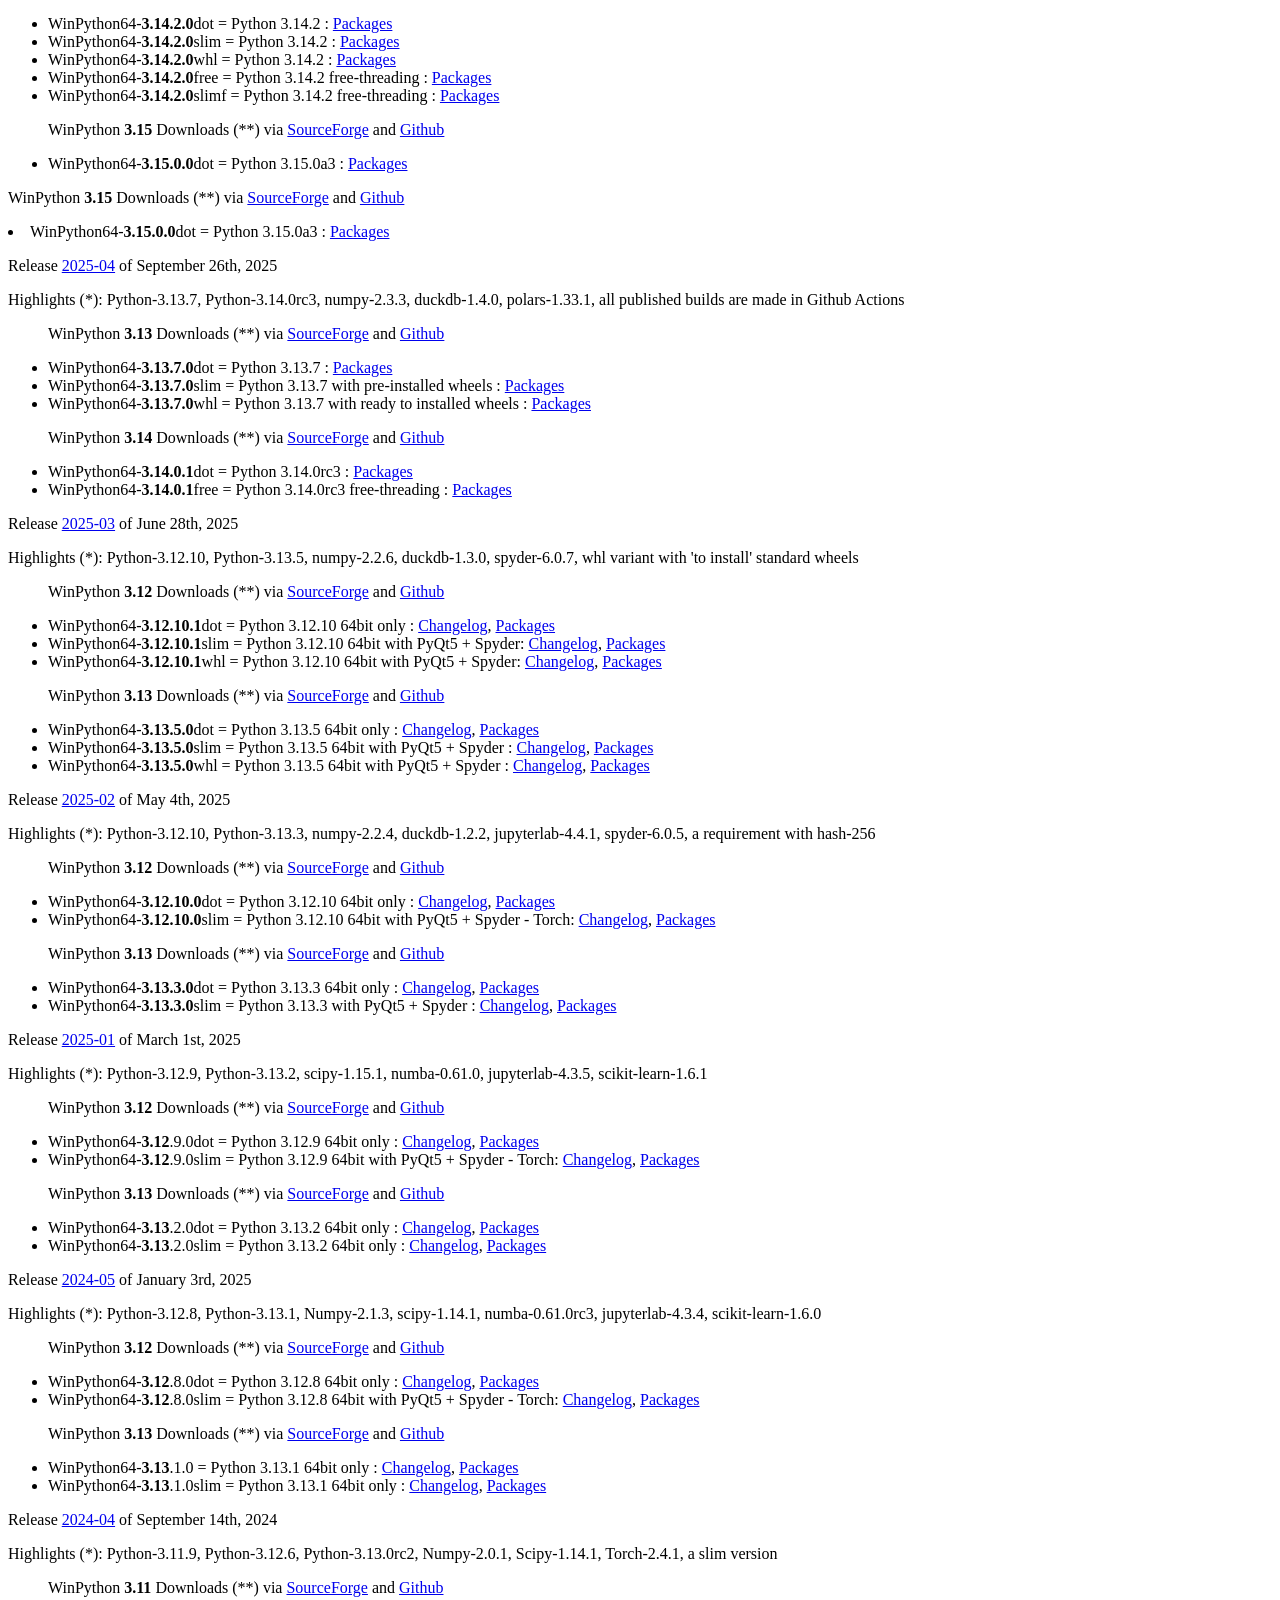
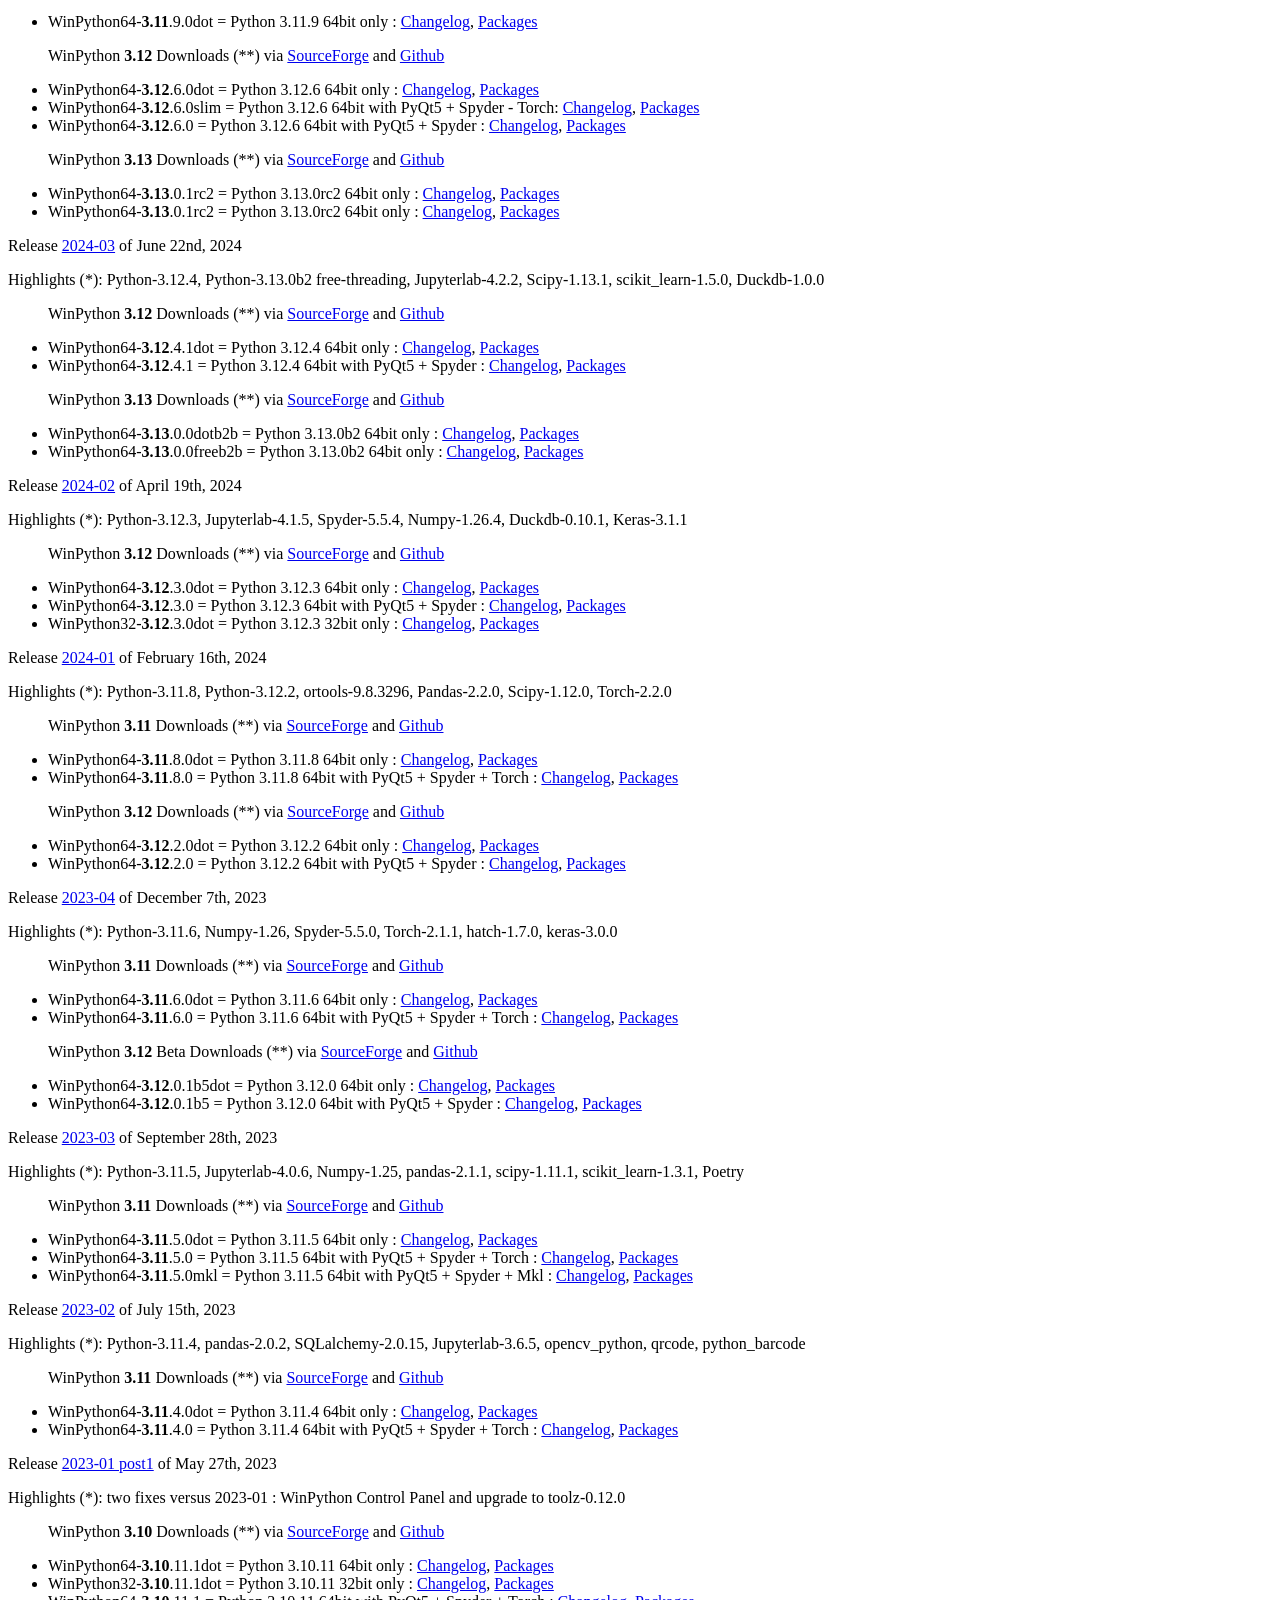
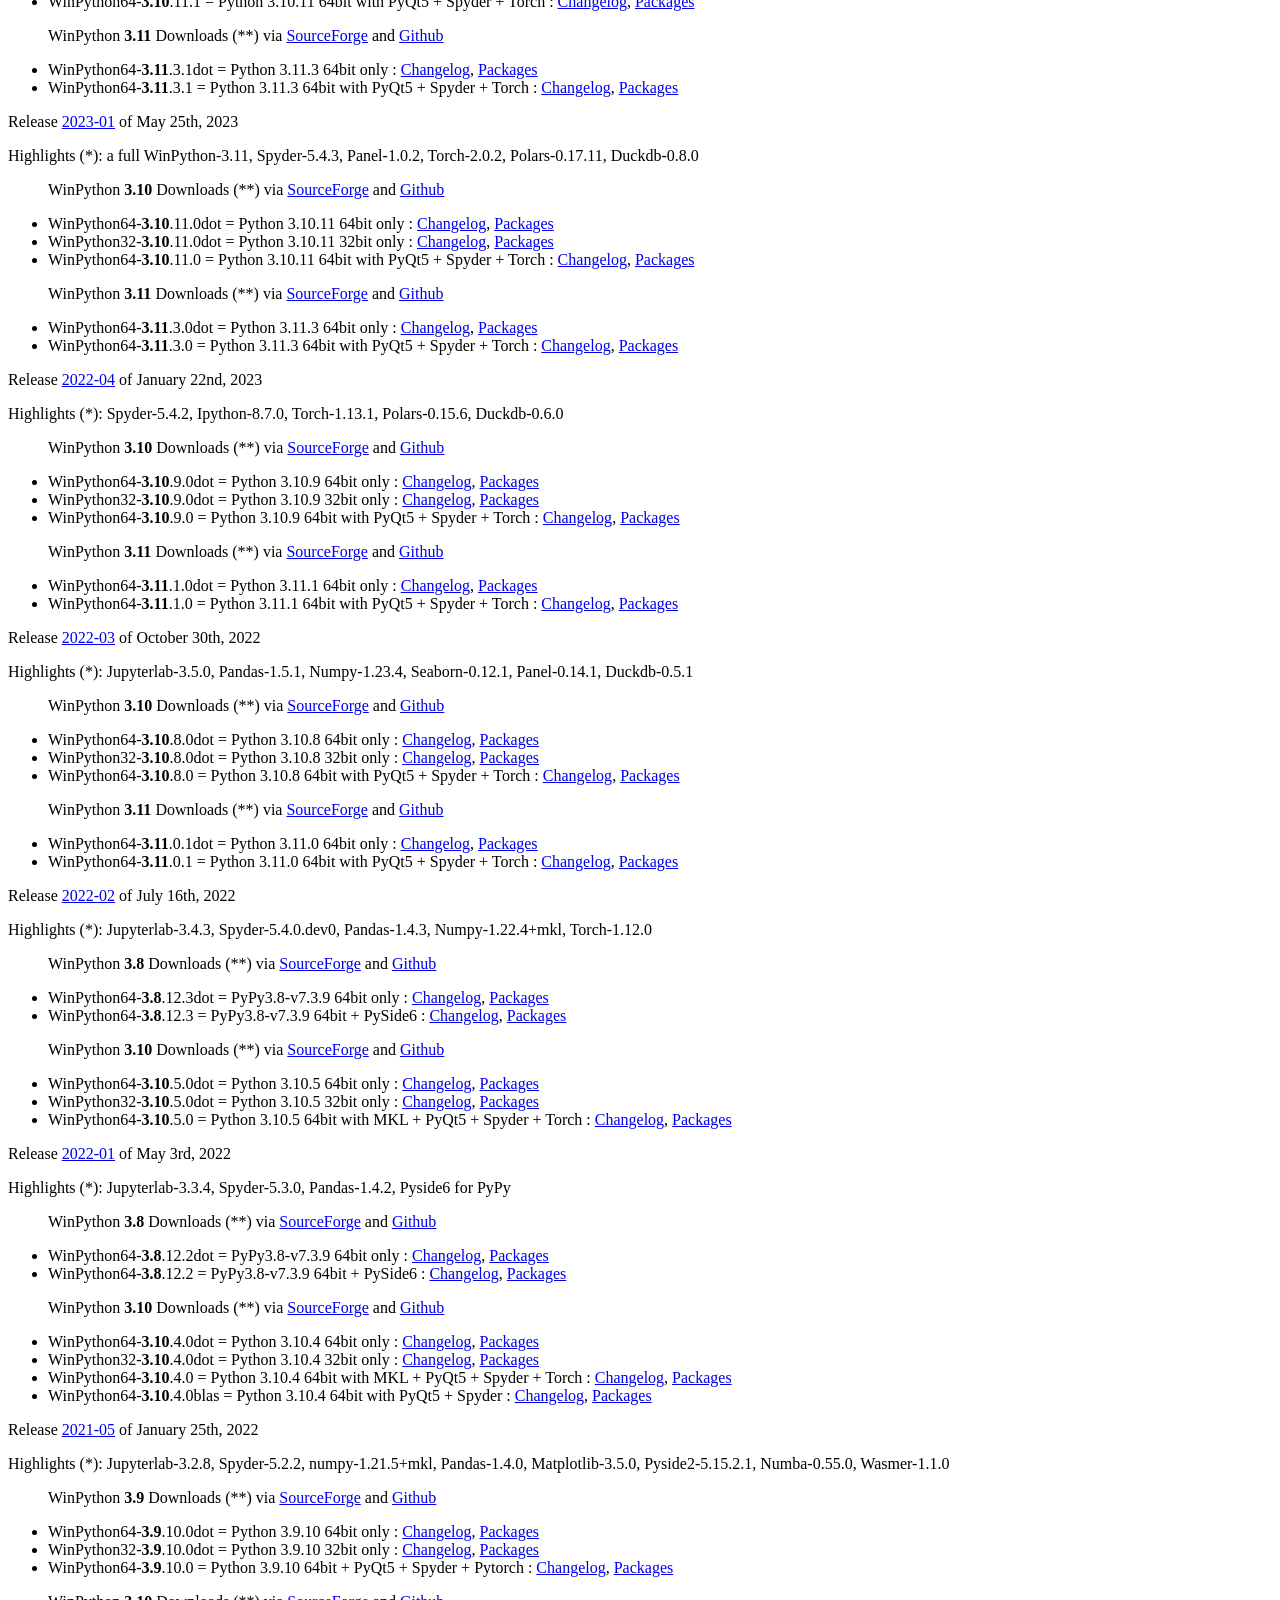
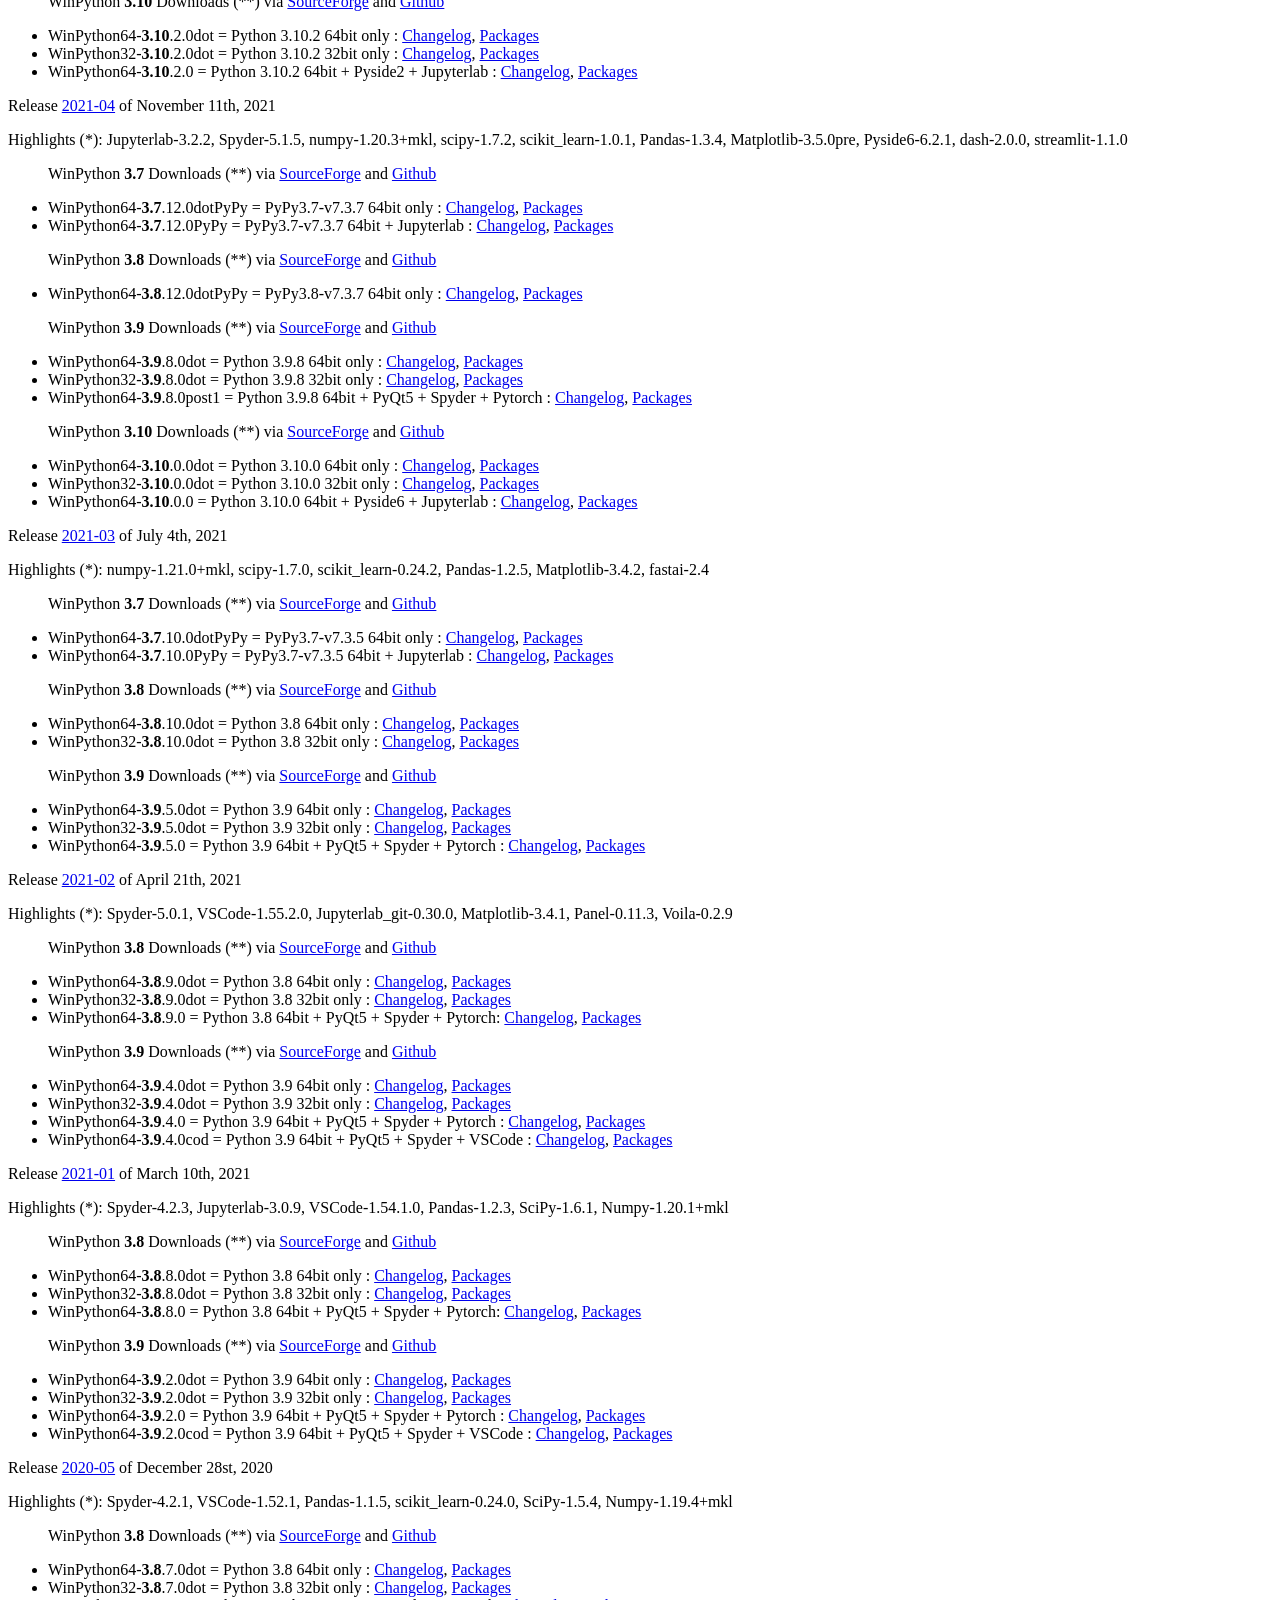
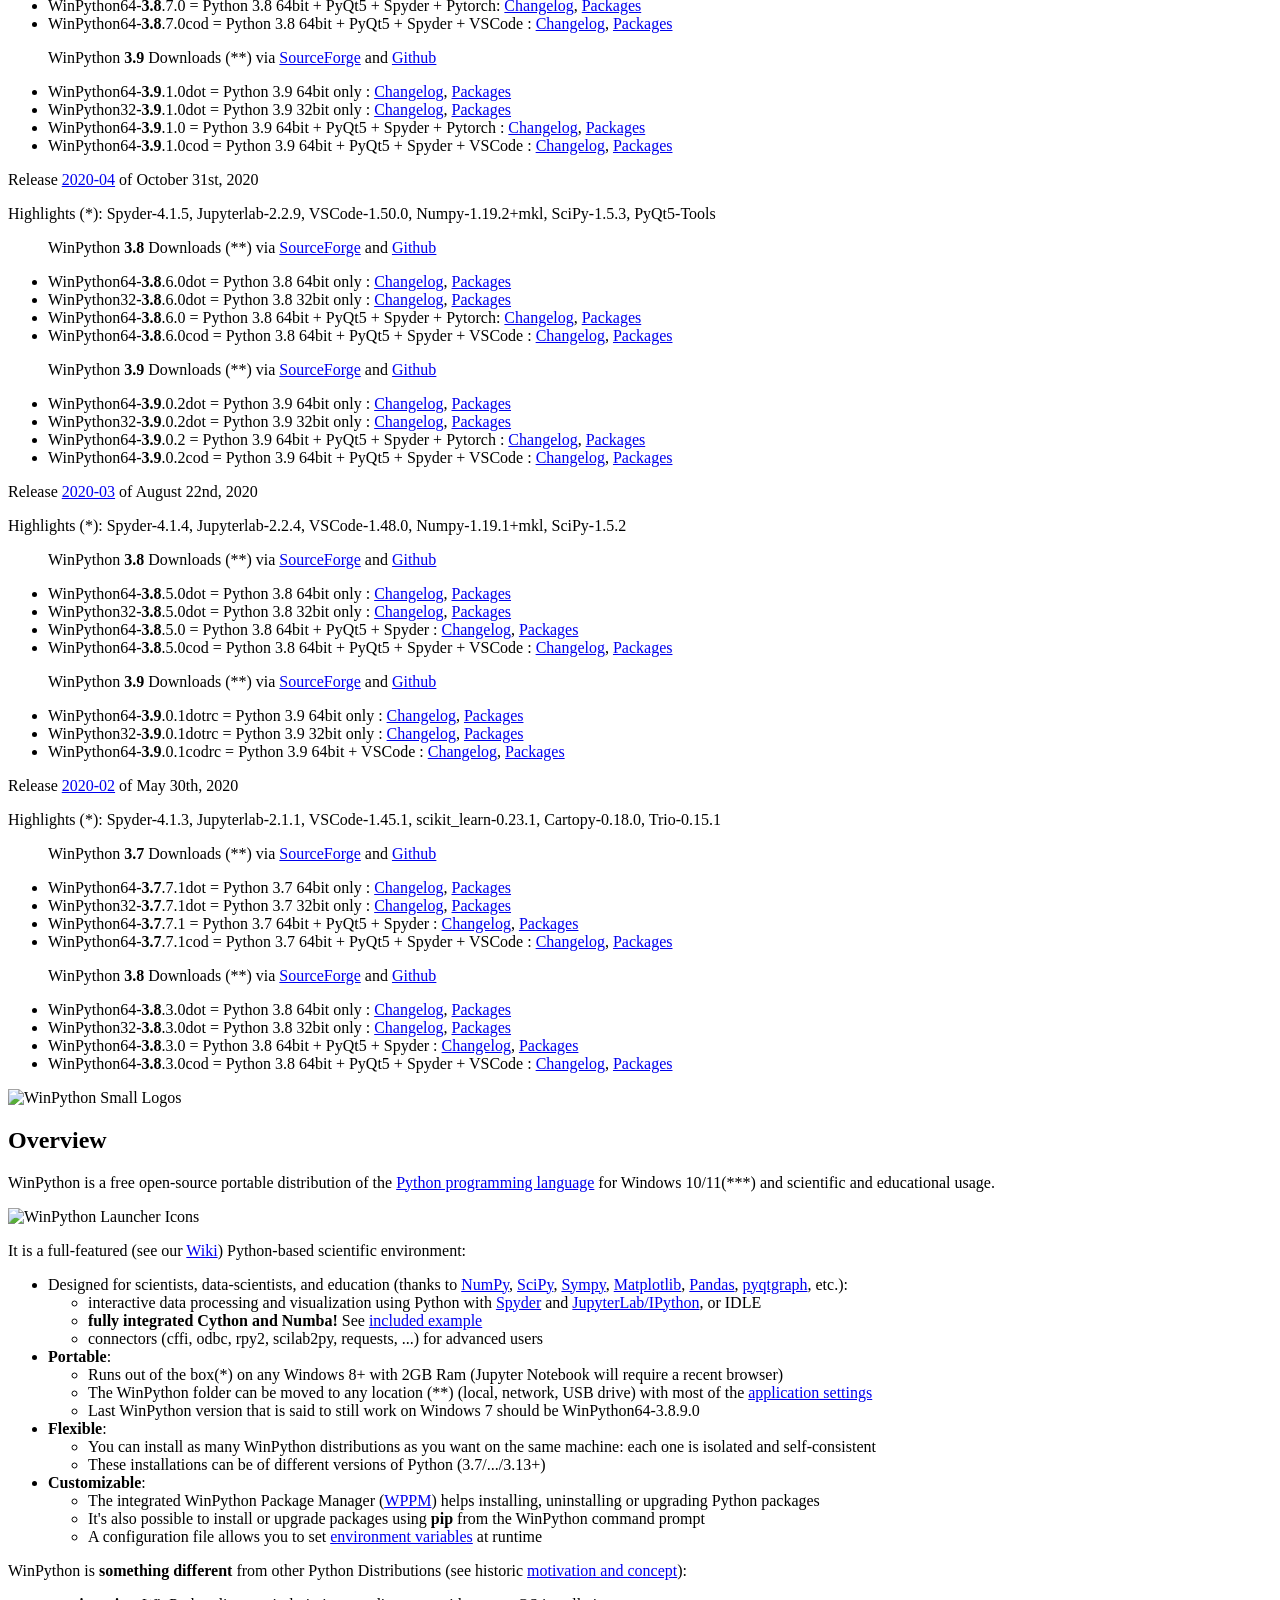
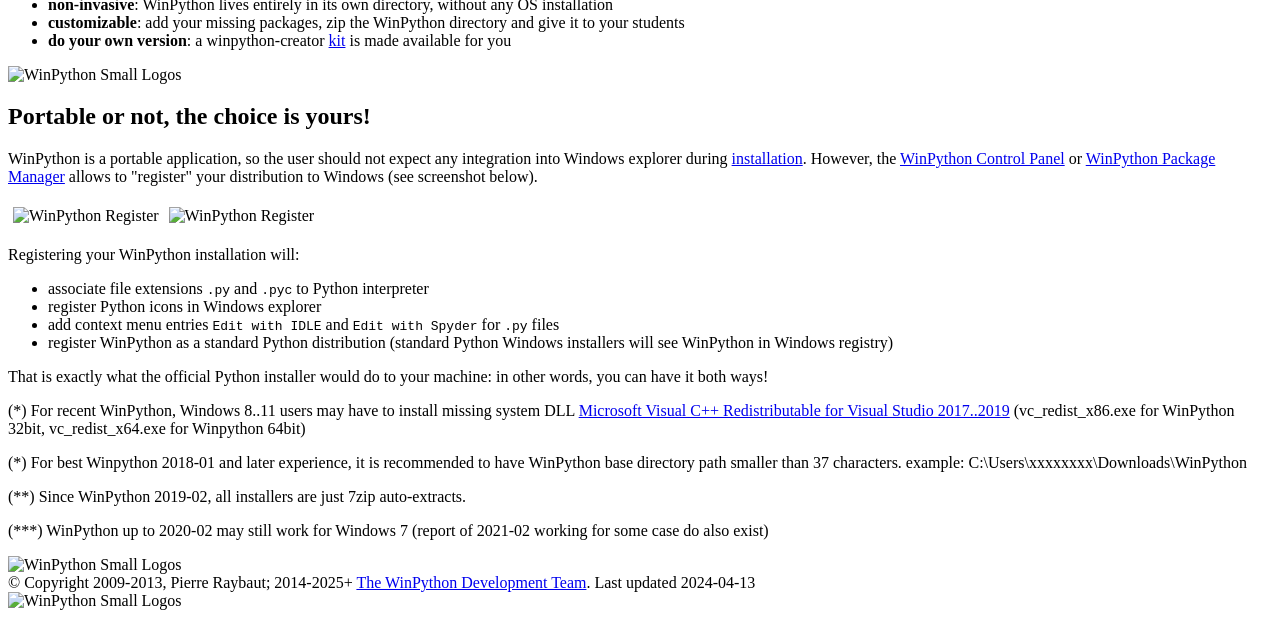
==== commit b8c3682f: "papercut" ====
--- a/index.html
+++ b/index.html
@@ -27,7 +27,7 @@
 
 		<h2 id="releases">Recent Releases </h2>
 
-		<p>Release <a href="https://github.com/winpython/winpython/issues/1981#issuecomment-4469667745">2026-02 </a> of March 17th, 2026</p>
+		<p>Release <a href="https://github.com/winpython/winpython/issues/1981#issuecomment-4469667745">2026-02 </a> of May 17th, 2026</p>
 
 		<p>Highlights (*): Python-3.13.13, Python-3.14.5, Python-3.15.0b1, 1.5.2, polars-1.40.1, numba-0.65.1, jupyterlab-4.5.7</p>
 		<ul>
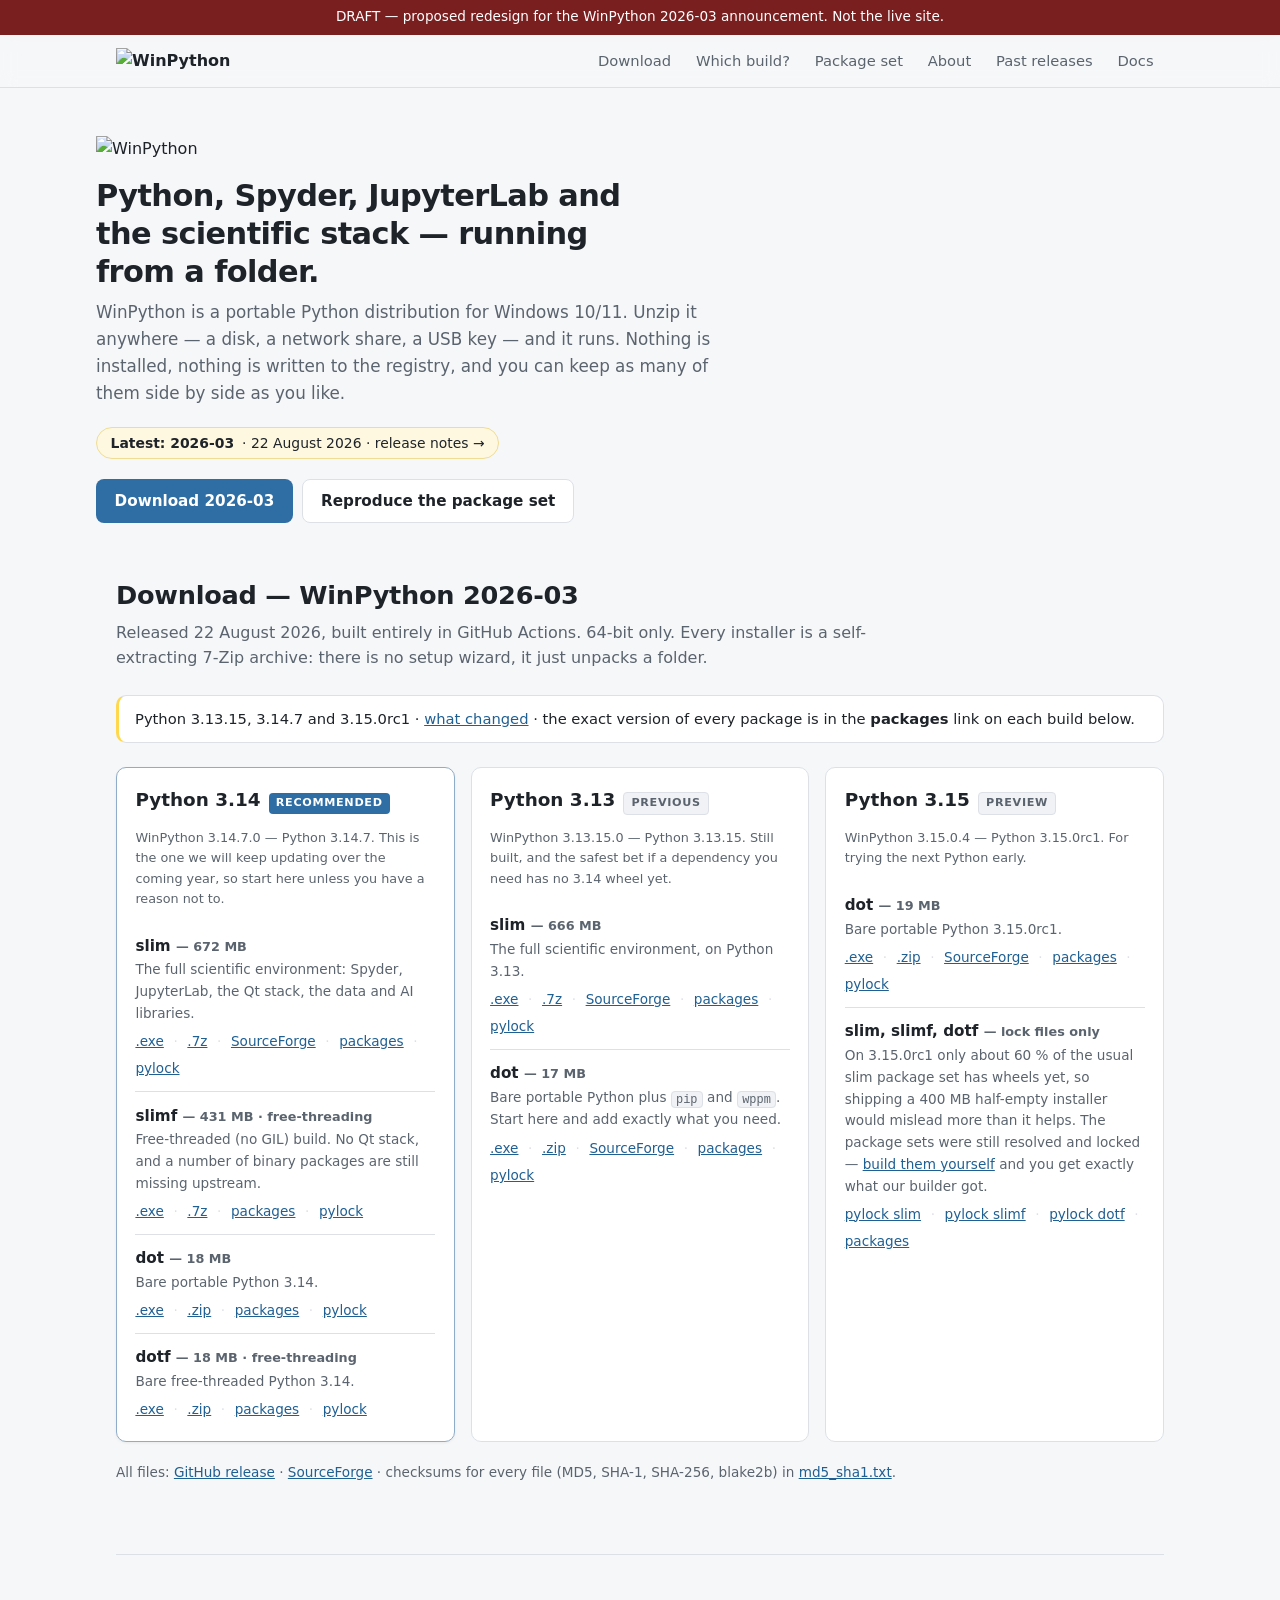
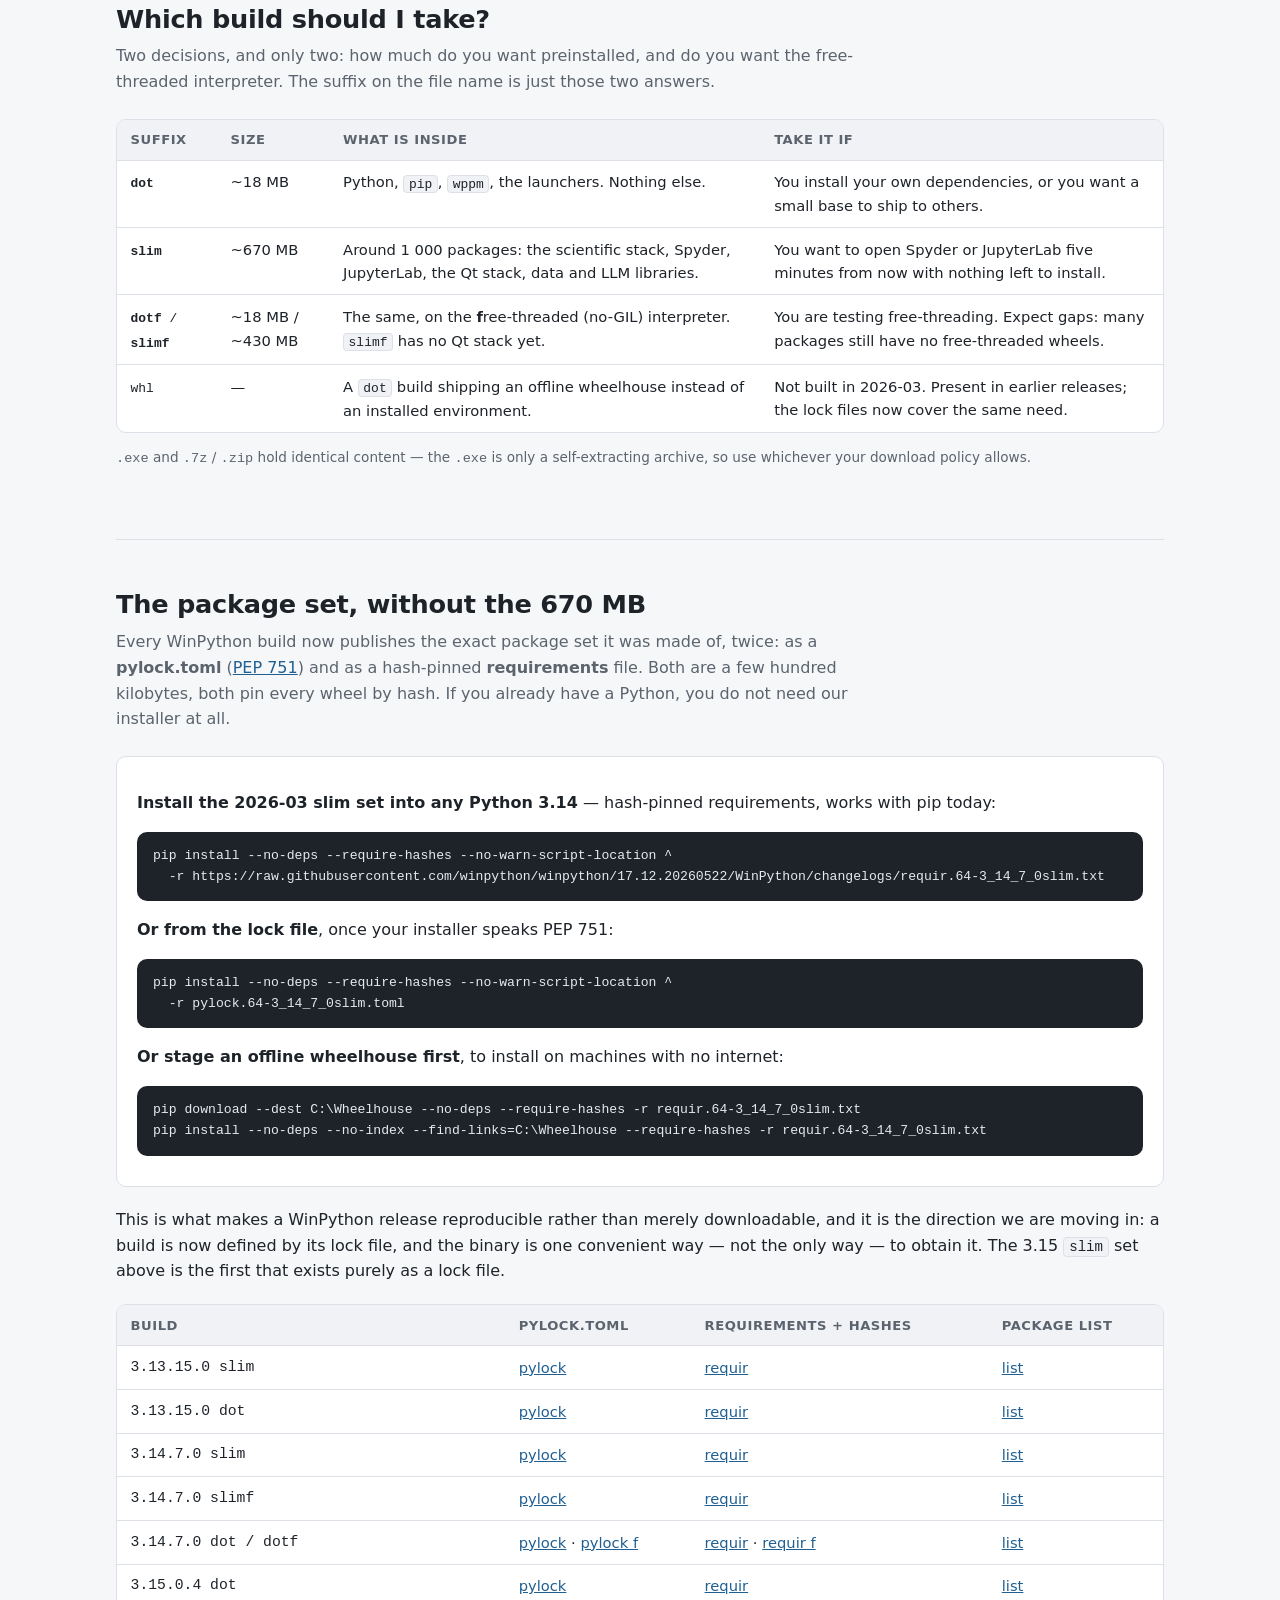
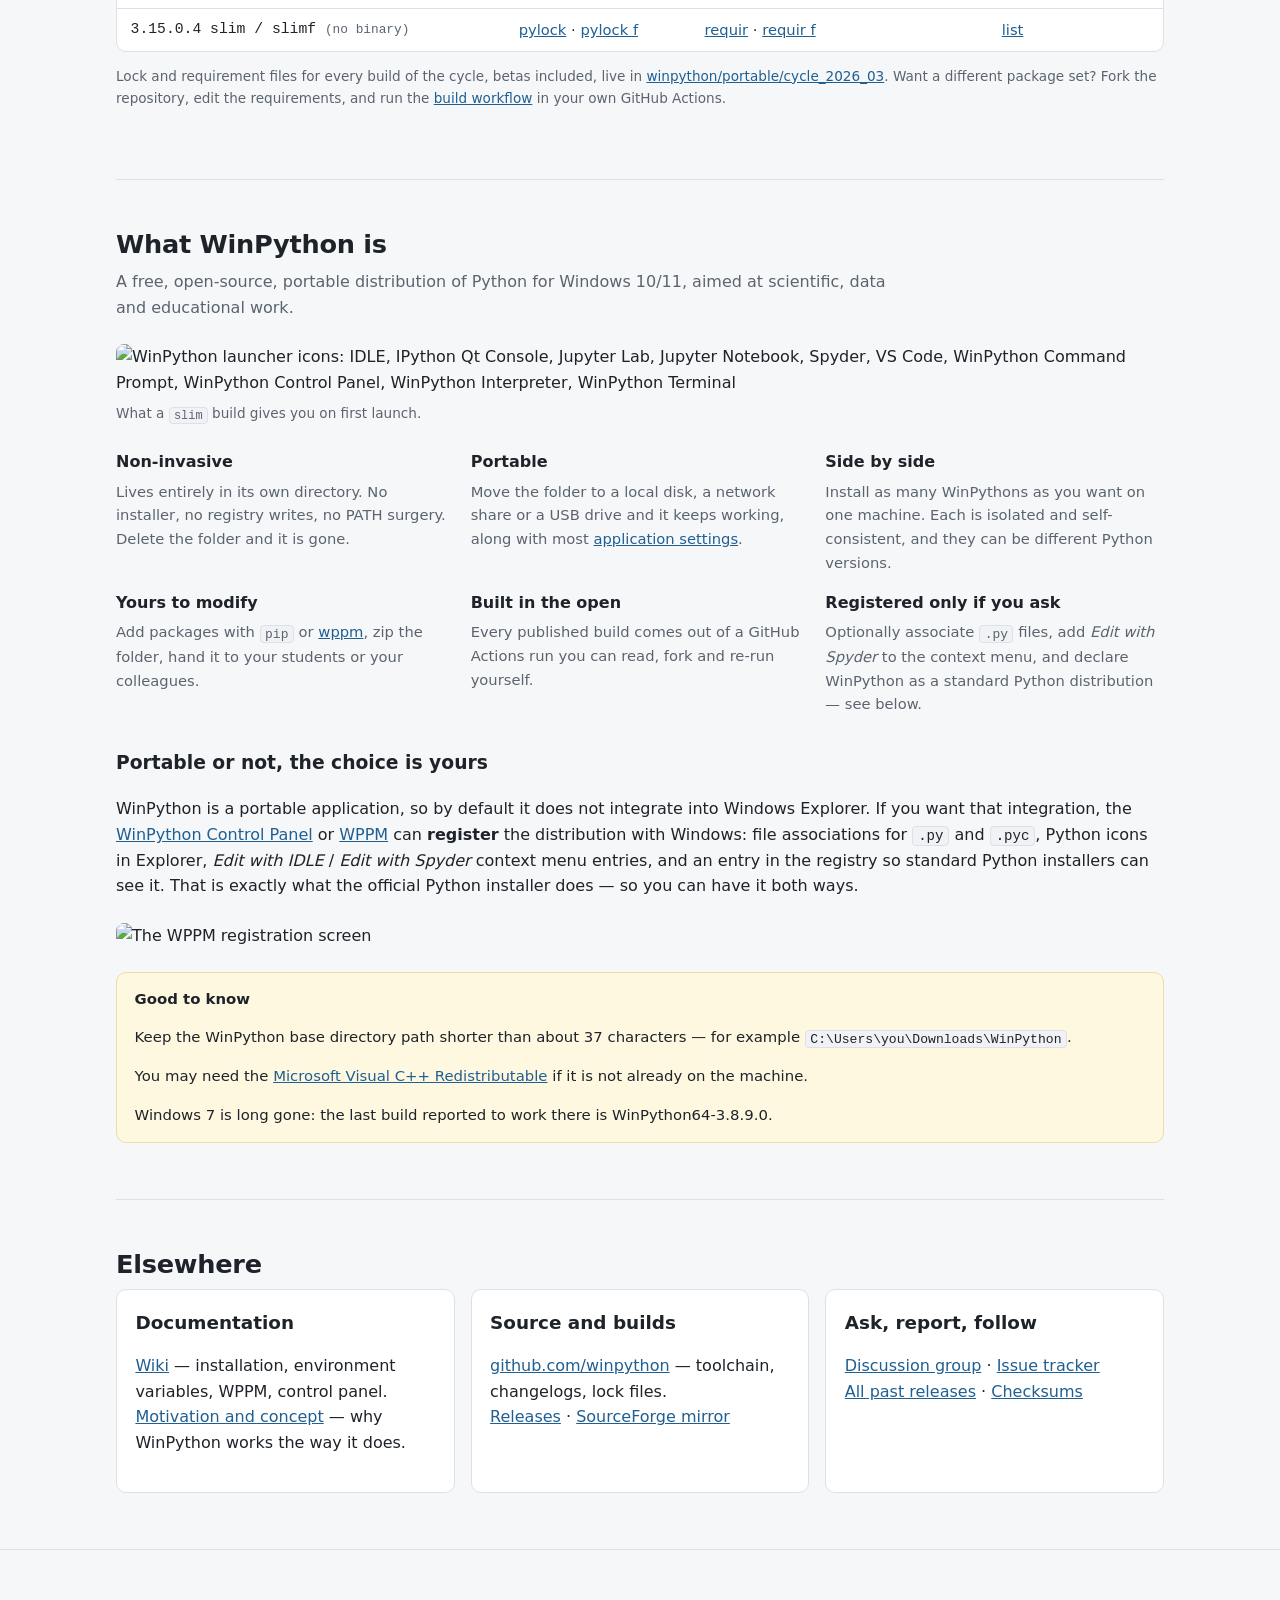
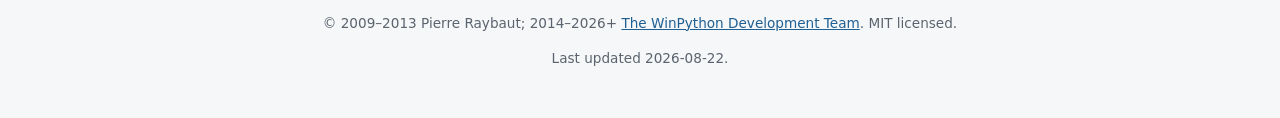
==== commit efc970dc: "Draft: 2026-03 announcement on a rebuilt site Splits the single 704-line page in two and rebuilds th" ====
--- a/index.html
+++ b/index.html
@@ -1,704 +1,415 @@
-<!DOCTYPE html PUBLIC
-  "-//W3C//DTD XHTML 1.1//EN"
-  "https://www.w3.org/TR/xhtml11/DTD/xhtml11.dtd">
-<html xmlns="http://www.w3.org/1999/xhtml" lang="en">
+<!DOCTYPE html>
+<html lang="en">
 <head>
-    <meta content="text/html;charset=UTF-8" http-equiv="Content-Type" />
-    <link href="favicon.ico" rel="icon" />
-    <title>WinPython</title>
-    <link media="screen" href="css/screen.css" type="text/css" rel="stylesheet" />
-    <meta content="Portable Scientific Python 2/3 32/64bit Distribution for Windows" name="description" />
+<meta charset="utf-8" />
+<meta name="viewport" content="width=device-width, initial-scale=1" />
+<title>WinPython</title>
+<meta name="description" content="WinPython — a portable, self-contained scientific Python distribution for Windows. Download a build, or rebuild the exact same package set anywhere from its pylock / requirements file." />
+<link rel="icon" href="favicon.ico" />
+<link rel="stylesheet" href="css/site.css" />
 </head>
 <body>
-    <div id="header">
-        <div id="mainlinks">
-	        <ul>
-		        <li><a href="#releases">releases</a></li>
-		        <li><a href="#overview">overview</a></li>
-		        <li><a href="#portable">portable</a></li>
-	        </ul>
-        </div>
-        <h1><a href="https://winpython.github.io/"><img style="width: 350px; height: 92px;" alt="WinPython" src="images/winpython_title.png" /></a></h1>
-        <p id="title_sub">The easiest way to run Python, Spyder with SciPy and friends out of the box on any Windows PC, without installing anything!</p>
-    </div>
-	<div id="content">
-        <p>Project Home is on <a href="https://github.com/winpython">Github</a>, downloads pages are on <a href="https://sourceforge.net/projects/winpython/files/">Sourceforge</a> and <a href=https://github.com/winpython/winpython/releases>Github</a>, <a href="md5_sha1.txt" />md5-sha</a> , <a href="https://groups.google.com/d/forum/winpython">Discussion Group</a></p>
-</p>
-
-		<h2 id="releases">Recent Releases </h2>
-
-		<p>Release <a href="https://github.com/winpython/winpython/issues/1981#issuecomment-4469667745">2026-02 </a> of May 17th, 2026</p>
-
-		<p>Highlights (*): Python-3.13.13, Python-3.14.5, Python-3.15.0b1, 1.5.2, polars-1.40.1, numba-0.65.1, jupyterlab-4.5.7</p>
-		<ul>
-			
-			<p>WinPython <strong>3.13</strong> Downloads (**) via <a href="https://sourceforge.net/projects/winpython/files/WinPython_3.13/3.13.13.0/">SourceForge</a></li> and <a href="https://github.com/winpython/winpython/releases/tag/17.4.20260511final">Github</a>  </p>
-			
-			<li>WinPython64-<strong>3.13.13.0</strong>dot = Python 3.13.12 : <a href="https://github.com/winpython/winpython/blob/master/changelogs/WinPythondot-64bit-3.13.13.0.md">Packages</a></li>
-			<li>WinPython64-<strong>3.13.13.0</strong>slim = Python 3.13.12 with pre-installed wheels : <a href="https://github.com/winpython/winpython/blob/master/changelogs/WinPythonslim-64bit-3.13.13.0.md">Packages</a></li>
-			<li>WinPython64-<strong>3.13.13.0</strong>whl = Python 3.13.12 with ready to installed wheels : <a href="https://github.com/winpython/winpython/blob/master/changelogs/WinPythonwhl-64bit-3.13.13.0.md">Packages</a></li>
-
-			<p>WinPython <strong>3.14</strong> Downloads (**) via <a href="https://sourceforge.net/projects/winpython/files/WinPython_3.14/3.14.5.0/">SourceForge</a></li> and <a href="https://github.com/winpython/winpython/releases/tag/17.4.20260511final">Github</a>  </p>
-			
-			<li>WinPython64-<strong>3.14.5.0</strong>dot = Python 3.14.5 : <a href="https://github.com/winpython/winpython/blob/master/changelogs/WinPythondot-64bit-3.14.5.0.md">Packages</a></li>
-			<li>WinPython64-<strong>3.14.5.0</strong>slim = Python 3.14.5 with pre-installed wheels : <a href="https://github.com/winpython/winpython/blob/master/changelogs/WinPythonslim-64bit-3.14.5.0.md">Packages</a></li>
-			<li>WinPython64-<strong>3.14.5.0</strong>whl = Python 3.14.5 with ready to installed wheels : <a href="https://github.com/winpython/winpython/blob/master/changelogs/WinPythonwhl-64bit-3.14.5.0.md">Packages</a></li>
-             
-			<li>WinPython64-<strong>3.14.5.0</strong>free = Python 3.14.5 free-threading : <a href="https://github.com/winpython/winpython/blob/master/changelogs/WinPythonfree-64bit-3.14.5.0.md">Packages</a></li>
-			<li>WinPython64-<strong>3.14.5.0</strong>slimf = Python 3.14.5 free-threading with pre-installed wheels : <a href="https://github.com/winpython/winpython/blob/master/changelogs/WinPythonslimf-64bit-3.14.5.0.md">Packages</a></li>
-
-			<p>WinPython <strong>3.15</strong> Downloads (**) via <a href="https://sourceforge.net/projects/winpython/files/WinPython_3.15/3.15.0.2/">SourceForge</a></li> and <a href="https://github.com/winpython/winpython/releases/tag/17.4.20260511final">Github</a>  </p>
-			
-			<li>WinPython64-<strong>3.15.0.2</strong>dot = Python 3.15.0b1 : <a href="https://github.com/winpython/winpython/blob/master/changelogs/WinPythondot-64bit-3.15.0.2.md">Packages</a></li>
-		</ul>
-
-		<p>Release <a href="https://github.com/winpython/winpython/issues/1903#issuecomment-4033670700">2026-01 </a> of March 10th, 2026</p>
-
-		<p>Highlights (*): Python-3.13.12, Python-3.14.3, Python-3.15.0a6, duckdb-1.4.4, polars-1.38.1, numba-0.64.0, 3.14 free-threading (beta) stack in progress</p>
-		<ul>
-			
-			<p>WinPython <strong>3.13</strong> Downloads (**) via <a href="https://sourceforge.net/projects/winpython/files/WinPython_3.13/3.13.12.0/">SourceForge</a></li> and <a href="https://github.com/winpython/winpython/releases/tag/17.2.20260307final">Github</a>  </p>
-			
-			<li>WinPython64-<strong>3.13.12.0</strong>dot = Python 3.13.12 : <a href="https://github.com/winpython/winpython/blob/master/changelogs/WinPythondot-64bit-3.13.12.0.md">Packages</a></li>
-			<li>WinPython64-<strong>3.13.12.0</strong>slim = Python 3.13.12 with pre-installed wheels : <a href="https://github.com/winpython/winpython/blob/master/changelogs/WinPythonslim-64bit-3.13.12.0.md">Packages</a></li>
-			<li>WinPython64-<strong>3.13.12.0</strong>whl = Python 3.13.12 with ready to installed wheels : <a href="https://github.com/winpython/winpython/blob/master/changelogs/WinPythonwhl-64bit-3.13.12.0.md">Packages</a></li>
-
-			<p>WinPython <strong>3.14</strong> Downloads (**) via <a href="https://sourceforge.net/projects/winpython/files/WinPython_3.14/3.14.3.0/">SourceForge</a></li> and <a href="https://github.com/winpython/winpython/releases/tag/17.2.20260307final">Github</a>  </p>
-			
-			<li>WinPython64-<strong>3.14.3.0</strong>dot = Python 3.14.3 : <a href="https://github.com/winpython/winpython/blob/master/changelogs/WinPythondot-64bit-3.14.3.0.md">Packages</a></li>
-			<li>WinPython64-<strong>3.14.3.0</strong>slim = Python 3.14.3 with pre-installed wheels : <a href="https://github.com/winpython/winpython/blob/master/changelogs/WinPythonslim-64bit-3.14.3.0.md">Packages</a></li>
-			<li>WinPython64-<strong>3.14.3.0</strong>whl = Python 3.14.3 with ready to installed wheels: <a href="https://github.com/winpython/winpython/blob/master/changelogs/WinPythonwhl-64bit-3.14.3.0.md">Packages</a></li>
-             
-			<li>WinPython64-<strong>3.14.3.0</strong>free = Python 3.14.3 free-threading : <a href="https://github.com/winpython/winpython/blob/master/changelogs/WinPythonfree-64bit-3.14.3.0.md">Packages</a></li>
-			<li>WinPython64-<strong>3.14.3.0</strong>slimf = Python 3.14.3 free-threading with pre-installed wheels : <a href="https://github.com/winpython/winpython/blob/master/changelogs/WinPythonslimf-64bit-3.14.3.0.md">Packages</a></li>
-
-			<p>WinPython <strong>3.15</strong> Downloads (**) via <a href="https://sourceforge.net/projects/winpython/files/WinPython_3.15/3.15.0.1/">SourceForge</a></li> and <a href="https://github.com/winpython/winpython/releases/tag/17.2.20260307final">Github</a>  </p>
-			
-			<li>WinPython64-<strong>3.15.0.1</strong>dot = Python 3.15.0a6 : <a href="https://github.com/winpython/winpython/blob/master/changelogs/WinPythondot-64bit-3.15.0.1.md">Packages</a></li>
-		</ul>
-
-		<p>Release <a href="https://github.com/winpython/winpython/issues/1830#issuecomment-3698863200">2025-05 post1</a> of December 30th, 2025 </p>
-
-		<p>Highlights (*): same as 2025-05, with missing pip.exe shortcut re-added </p>
-		<ul>
-			
-			<p>WinPython <strong>3.13</strong> Downloads (**) via <a href="https://sourceforge.net/projects/winpython/files/WinPython_3.13/3.13.11.0/">SourceForge</a></li> and <a href="https://github.com/winpython/winpython/releases/tag/17.2.20251222post1">Github</a>  </p>
-			
-			<li>WinPython64-<strong>3.13.11.0</strong>dot = Python 3.13.11 : <a href="https://github.com/winpython/winpython/blob/master/changelogs/WinPythondot-64bit-3.13.11.0.md">Packages</a></li>
-			<li>WinPython64-<strong>3.13.11.0</strong>slim = Python 3.13.11 with pre-installed wheels : <a href="https://github.com/winpython/winpython/blob/master/changelogs/WinPythonslim-64bit-3.13.11.0.md">Packages</a></li>
-			<li>WinPython64-<strong>3.13.11.0</strong>whl = Python 3.13.11 with ready to installed wheels : <a href="https://github.com/winpython/winpython/blob/master/changelogs/WinPythonwhl-64bit-3.13.11.0.md">Packages</a></li>
-
-			<p>WinPython <strong>3.14</strong> Downloads (**) via <a href="https://sourceforge.net/projects/winpython/files/WinPython_3.14/3.14.2.0/">SourceForge</a></li> and <a href="https://github.com/winpython/winpython/releases/tag/17.2.20251222post1">Github</a>  </p>
-			
-			<li>WinPython64-<strong>3.14.2.0</strong>dot = Python 3.14.2 : <a href="https://github.com/winpython/winpython/blob/master/changelogs/WinPythondot-64bit-3.14.2.0.md">Packages</a></li>
-			<li>WinPython64-<strong>3.14.2.0</strong>slim = Python 3.14.2 with pre-installed wheels : <a href="https://github.com/winpython/winpython/blob/master/changelogs/WinPythonslim-64bit-3.14.2.0.md">Packages</a></li>
-			<li>WinPython64-<strong>3.14.2.0</strong>whl = Python 3.14.2 with ready to installed wheels : <a href="https://github.com/winpython/winpython/blob/master/changelogs/WinPythonwhl-64bit-3.14.2.0.md">Packages</a></li>
-             
-			<li>WinPython64-<strong>3.14.2.0</strong>free = Python 3.14.2 free-threading : <a href="https://github.com/winpython/winpython/blob/master/changelogs/WinPythonfree-64bit-3.14.2.0.md">Packages</a></li>
-			<li>WinPython64-<strong>3.14.2.0</strong>slimf = Python 3.14.2 free-threading with pre-installed wheels : <a href="https://github.com/winpython/winpython/blob/master/changelogs/WinPythonslimf-64bit-3.14.2.0.md">Packages</a></li>
-
-			<p>WinPython <strong>3.15</strong> Downloads (**) via <a href="https://sourceforge.net/projects/winpython/files/WinPython_3.15/3.15.0.0/">SourceForge</a></li> and <a href="https://github.com/winpython/winpython/releases/tag/17.2.20251222post1">Github</a>  </p>
-			
-			<li>WinPython64-<strong>3.15.0.0</strong>dot = Python 3.15.0a3 : <a href="https://github.com/winpython/winpython/blob/master/changelogs/WinPythondot-64bit-3.15.0.0.md">Packages</a></li>
-		</ul>
-
-		<p>Release <a href="https://github.com/winpython/winpython/issues/1830#issuecomment-3694631282">2025-05</a> of December 27th, 2025 </p>
-
-		<p>Highlights (*): Python-3.13.11, Python-3.14.2, Python-3.15.0a3, duckdb-1.4.3, polars-1.36.1, numba-0.63.1, 3.14 free-threading (beta) stack in progress</p>
-		<ul>
-			
-			<p>WinPython <strong>3.13</strong> Downloads (**) via <a href="https://sourceforge.net/projects/winpython/files/WinPython_3.13/3.13.11.0/">SourceForge</a></li> and <a href="https://github.com/winpython/winpython/releases/tag/17.2.20251222final">Github</a>  </p>
-			
-			<li>WinPython64-<strong>3.13.11.0</strong>dot = Python 3.13.11 : <a href="https://github.com/winpython/winpython/blob/master/changelogs/WinPythondot-64bit-3.13.11.0.md">Packages</a></li>
-			<li>WinPython64-<strong>3.13.11.0</strong>slim = Python 3.13.11 with pre-installed wheels : <a href="https://github.com/winpython/winpython/blob/master/changelogs/WinPythonslim-64bit-3.13.11.0.md">Packages</a></li>
-			<li>WinPython64-<strong>3.13.11.0</strong>whl = Python 3.13.11 with ready to installed wheels : <a href="https://github.com/winpython/winpython/blob/master/changelogs/WinPythonwhl-64bit-3.13.11.0.md">Packages</a></li>
-
-			<p>WinPython <strong>3.14</strong> Downloads (**) via <a href="https://sourceforge.net/projects/winpython/files/WinPython_3.14/3.14.2.0/">SourceForge</a></li> and <a href="https://github.com/winpython/winpython/releases/tag/17.2.20251222final">Github</a>  </p>
-			
-			<li>WinPython64-<strong>3.14.2.0</strong>dot = Python 3.14.2 : <a href="https://github.com/winpython/winpython/blob/master/changelogs/WinPythondot-64bit-3.14.2.0.md">Packages</a></li>
-			<li>WinPython64-<strong>3.14.2.0</strong>slim = Python 3.14.2 : <a href="https://github.com/winpython/winpython/blob/master/changelogs/WinPythonslim-64bit-3.14.2.0.md">Packages</a></li>
-			<li>WinPython64-<strong>3.14.2.0</strong>whl = Python 3.14.2 : <a href="https://github.com/winpython/winpython/blob/master/changelogs/WinPythonwhl-64bit-3.14.2.0.md">Packages</a></li>
-             
-			<li>WinPython64-<strong>3.14.2.0</strong>free = Python 3.14.2 free-threading : <a href="https://github.com/winpython/winpython/blob/master/changelogs/WinPythonfree-64bit-3.14.2.0.md">Packages</a></li>
-			<li>WinPython64-<strong>3.14.2.0</strong>slimf = Python 3.14.2 free-threading : <a href="https://github.com/winpython/winpython/blob/master/changelogs/WinPythonslimf-64bit-3.14.2.0.md">Packages</a></li>
-
-			<p>WinPython <strong>3.15</strong> Downloads (**) via <a href="https://sourceforge.net/projects/winpython/files/WinPython_3.15/3.15.0.0/">SourceForge</a></li> and <a href="https://github.com/winpython/winpython/releases/tag/17.2.20251222final">Github</a>  </p>
-			
-			<li>WinPython64-<strong>3.15.0.0</strong>dot = Python 3.15.0a3 : <a href="https://github.com/winpython/winpython/blob/master/changelogs/WinPythondot-64bit-3.15.0.0.md">Packages</a></li>
-		</ul>
-
-<p>WinPython <strong>3.15</strong> Downloads (**) via <a href="https://sourceforge.net/projects/winpython/files/WinPython_3.15/3.15.0.0/">SourceForge</a></li> and <a href="https://github.com/winpython/winpython/releases/tag/17.2.20251222final">Github</a>  </p>
-			
-			<li>WinPython64-<strong>3.15.0.0</strong>dot = Python 3.15.0a3 : <a href="https://github.com/winpython/winpython/blob/master/changelogs/WinPythondot-64bit-3.15.0.0.md">Packages</a></li>
-		</ul>
-
-
-		<p>Release <a href="https://github.com/winpython/winpython/issues/1645#issuecomment-3339877713">2025-04</a> of September 26th, 2025 </p>
-
-		<p>Highlights (*): Python-3.13.7, Python-3.14.0rc3, numpy-2.3.3, duckdb-1.4.0, polars-1.33.1, all published builds are made in Github Actions</p>
-		<ul>
-			
-			<p>WinPython <strong>3.13</strong> Downloads (**) via <a href="https://sourceforge.net/projects/winpython/files/WinPython_3.13/3.13.7.0/">SourceForge</a></li> and <a href="https://github.com/winpython/winpython/releases/tag/17.2.20250920final">Github</a>  </p>
-			
-			<li>WinPython64-<strong>3.13.7.0</strong>dot = Python 3.13.7 : <a href="https://github.com/winpython/winpython/blob/master/changelogs/WinPythondot-64bit-3.13.7.0.md">Packages</a></li>
-			<li>WinPython64-<strong>3.13.7.0</strong>slim = Python 3.13.7 with pre-installed wheels : <a href="https://github.com/winpython/winpython/blob/master/changelogs/WinPythonslim-64bit-3.13.7.0.md">Packages</a></li>
-			<li>WinPython64-<strong>3.13.7.0</strong>whl = Python 3.13.7 with ready to installed wheels : <a href="https://github.com/winpython/winpython/blob/master/changelogs/WinPythonwhl-64bit-3.13.7.0.md">Packages</a></li>
-
-			<p>WinPython <strong>3.14</strong> Downloads (**) via <a href="https://sourceforge.net/projects/winpython/files/WinPython_3.14/3.14.0.1/">SourceForge</a></li> and <a href="https://github.com/winpython/winpython/releases/tag/17.2.20250920final">Github</a>  </p>
-			
-			<li>WinPython64-<strong>3.14.0.1</strong>dot = Python 3.14.0rc3 : <a href="https://github.com/winpython/winpython/blob/master/changelogs/WinPythondot-64bit-3.14.0.1.md">Packages</a></li>
-			<li>WinPython64-<strong>3.14.0.1</strong>free = Python 3.14.0rc3 free-threading : <a href="https://github.com/winpython/winpython/blob/master/changelogs/WinPythonfree-64bit-3.14.0.1.md">Packages</a></li>
-		</ul>
-
-
-		<p>Release <a href="https://github.com/winpython/winpython/issues/1552#issuecomment-3015161910">2025-03</a> of June 28th, 2025 </p>
-
-		<p>Highlights (*): Python-3.12.10, Python-3.13.5, numpy-2.2.6, duckdb-1.3.0, spyder-6.0.7, whl variant with 'to install' standard wheels</p>
-		<ul>
-			
-			<p>WinPython <strong>3.12</strong> Downloads (**) via <a href="https://sourceforge.net/projects/winpython/files/WinPython_3.12/3.12.10.1/">SourceForge</a></li> and <a href="https://github.com/winpython/winpython/releases/tag/16.6.20250620final">Github</a>  </p>
-			
-			<li>WinPython64-<strong>3.12.10.1</strong>dot = Python 3.12.10 64bit only : <a href="https://github.com/winpython/winpython/blob/master/changelogs/WinPythondot-64bit-3.12.10.1_History.md">Changelog</a>, <a href="https://github.com/winpython/winpython/blob/master/changelogs/WinPythondot-64bit-3.12.10.1.md">Packages</a></li>
-			<li>WinPython64-<strong>3.12.10.1</strong>slim = Python 3.12.10 64bit with PyQt5 + Spyder: <a href="https://github.com/winpython/winpython/blob/master/changelogs/WinPythonslim-64bit-3.12.10.1_History.md">Changelog</a>, <a href="https://github.com/winpython/winpython/blob/master/changelogs/WinPythonslim-64bit-3.12.10.1.md">Packages</a></li>
-			<li>WinPython64-<strong>3.12.10.1</strong>whl = Python 3.12.10 64bit with PyQt5 + Spyder: <a href="https://github.com/winpython/winpython/blob/master/changelogs/WinPythonwhl-64bit-3.12.10.1_History.md">Changelog</a>, <a href="https://github.com/winpython/winpython/blob/master/changelogs/WinPythonwhl-64bit-3.12.10.1.md">Packages</a></li>
-
-			<p>WinPython <strong>3.13</strong> Downloads (**) via <a href="https://sourceforge.net/projects/winpython/files/WinPython_3.13/3.13.5.0/">SourceForge</a></li> and <a href="https://github.com/winpython/winpython/releases/tag/16.6.20250620final">Github</a>  </p>
-			
-			<li>WinPython64-<strong>3.13.5.0</strong>dot = Python 3.13.5 64bit only : <a href="https://github.com/winpython/winpython/blob/master/changelogs/WinPythondot-64bit-3.13.5.0_History.md">Changelog</a>, <a href="https://github.com/winpython/winpython/blob/master/changelogs/WinPythondot-64bit-3.13.5.0.md">Packages</a></li>
-			<li>WinPython64-<strong>3.13.5.0</strong>slim = Python 3.13.5 64bit with PyQt5 + Spyder : <a href="https://github.com/winpython/winpython/blob/master/changelogs/WinPythonslim-64bit-3.13.5.0_History.md">Changelog</a>, <a href="https://github.com/winpython/winpython/blob/master/changelogs/WinPythonslim-64bit-3.13.5.0.md">Packages</a></li>
-			<li>WinPython64-<strong>3.13.5.0</strong>whl = Python 3.13.5 64bit with PyQt5 + Spyder : <a href="https://github.com/winpython/winpython/blob/master/changelogs/WinPythonwhl-64bit-3.13.5.0_History.md">Changelog</a>, <a href="https://github.com/winpython/winpython/blob/master/changelogs/WinPythonwhl-64bit-3.13.5.0.md">Packages</a></li>
-
-		</ul>
-
-		<p>Release <a href="https://github.com/winpython/winpython/issues/1485#issuecomment-2849105137">2025-02</a> of May 4th, 2025 </p>
-
-		<p>Highlights (*): Python-3.12.10, Python-3.13.3, numpy-2.2.4, duckdb-1.2.2, jupyterlab-4.4.1, spyder-6.0.5, a requirement with hash-256</p>
-		<ul>
-			
-			<p>WinPython <strong>3.12</strong> Downloads (**) via <a href="https://sourceforge.net/projects/winpython/files/WinPython_3.12/3.12.10.0/">SourceForge</a></li> and <a href="https://github.com/winpython/winpython/releases/tag/15.3.20250425final">Github</a>  </p>
-			
-			<li>WinPython64-<strong>3.12.10.0</strong>dot = Python 3.12.10 64bit only : <a href="https://github.com/winpython/winpython/blob/master/changelogs/WinPythondot-64bit-3.12.10.0_History.md">Changelog</a>, <a href="https://github.com/winpython/winpython/blob/master/changelogs/WinPythondot-64bit-3.12.10.0.md">Packages</a></li>
-			<li>WinPython64-<strong>3.12.10.0</strong>slim = Python 3.12.10 64bit with PyQt5 + Spyder - Torch: <a href="https://github.com/winpython/winpython/blob/master/changelogs/WinPythonslim-64bit-3.12.10.0_History.md">Changelog</a>, <a href="https://github.com/winpython/winpython/blob/master/changelogs/WinPythonslim-64bit-3.12.10.0.md">Packages</a></li>
-
-			<p>WinPython <strong>3.13</strong> Downloads (**) via <a href="https://sourceforge.net/projects/winpython/files/WinPython_3.13/3.13.3.0/">SourceForge</a></li> and <a href="https://github.com/winpython/winpython/releases/tag/15.3.20250425final">Github</a>  </p>
-			
-			<li>WinPython64-<strong>3.13.3.0</strong>dot = Python 3.13.3 64bit only : <a href="https://github.com/winpython/winpython/blob/master/changelogs/WinPythondot-64bit-3.13.3.0_History.md">Changelog</a>, <a href="https://github.com/winpython/winpython/blob/master/changelogs/WinPythondot-64bit-3.13.3.0.md">Packages</a></li>
-			<li>WinPython64-<strong>3.13.3.0</strong>slim = Python 3.13.3 with PyQt5 + Spyder : <a href="https://github.com/winpython/winpython/blob/master/changelogs/WinPythonslim-64bit-3.13.3.0_History.md">Changelog</a>, <a href="https://github.com/winpython/winpython/blob/master/changelogs/WinPythonslim-64bit-3.13.3.0.md">Packages</a></li>
-
-		</ul>
-
-		<p>Release <a href="https://github.com/winpython/winpython/issues/1431#issuecomment-2692310483">2025-01</a> of March 1st, 2025 </p>
-
-		<p>Highlights (*): Python-3.12.9, Python-3.13.2, scipy-1.15.1, numba-0.61.0, jupyterlab-4.3.5, scikit-learn-1.6.1 </p>
-		<ul>
-			
-			<p>WinPython <strong>3.12</strong> Downloads (**) via <a href="https://sourceforge.net/projects/winpython/files/WinPython_3.12/3.12.9.0/">SourceForge</a></li> and <a href="https://github.com/winpython/winpython/releases/tag/13.1.202502222final">Github</a>  </p>
-			
-			<li>WinPython64-<strong>3.12</strong>.9.0dot = Python 3.12.9 64bit only : <a href="https://github.com/winpython/winpython/blob/master/changelogs/WinPythondot-64bit-3.12.9.0_History.md">Changelog</a>, <a href="https://github.com/winpython/winpython/blob/master/changelogs/WinPythondot-64bit-3.12.9.0.md">Packages</a></li>
-			<li>WinPython64-<strong>3.12</strong>.9.0slim = Python 3.12.9 64bit with PyQt5 + Spyder - Torch: <a href="https://github.com/winpython/winpython/blob/master/changelogs/WinPythonslim-64bit-3.12.9.0_History.md">Changelog</a>, <a href="https://github.com/winpython/winpython/blob/master/changelogs/WinPythonslim-64bit-3.12.9.0.md">Packages</a></li>
-
-			<p>WinPython <strong>3.13</strong> Downloads (**) via <a href="https://sourceforge.net/projects/winpython/files/WinPython_3.13/3.13.2.0/">SourceForge</a></li> and <a href="https://github.com/winpython/winpython/releases/tag/13.1.202502222final">Github</a>  </p>
-			
-			<li>WinPython64-<strong>3.13</strong>.2.0dot = Python 3.13.2 64bit only : <a href="https://github.com/winpython/winpython/blob/master/changelogs/WinPythondot-64bit-3.13.2.0_History.md">Changelog</a>, <a href="https://github.com/winpython/winpython/blob/master/changelogs/WinPythondot-64bit-3.13.2.0.md">Packages</a></li>
-			<li>WinPython64-<strong>3.13</strong>.2.0slim = Python 3.13.2 64bit only : <a href="https://github.com/winpython/winpython/blob/master/changelogs/WinPythonslim-64bit-3.13.2.0_History.md">Changelog</a>, <a href="https://github.com/winpython/winpython/blob/master/changelogs/WinPythonslim-64bit-3.13.2.0.md">Packages</a></li>
-
-		</ul>	
-		<p>Release <a href="https://github.com/winpython/winpython/issues/1372#issuecomment-2569141944">2024-05</a> of January 3rd, 2025 </p>
-
-		<p>Highlights (*): Python-3.12.8, Python-3.13.1, Numpy-2.1.3, scipy-1.14.1, numba-0.61.0rc3, jupyterlab-4.3.4, scikit-learn-1.6.0 </p>
-		<ul>
-			
-			<p>WinPython <strong>3.12</strong> Downloads (**) via <a href="https://sourceforge.net/projects/winpython/files/WinPython_3.12/3.12.8.0/">SourceForge</a></li> and <a href="https://github.com/winpython/winpython/releases/tag/11.2.20241228final">Github</a>  </p>
-			
-			<li>WinPython64-<strong>3.12</strong>.8.0dot = Python 3.12.8 64bit only : <a href="https://github.com/winpython/winpython/blob/master/changelogs/WinPythondot-64bit-3.12.8.0_History.md">Changelog</a>, <a href="https://github.com/winpython/winpython/blob/master/changelogs/WinPythondot-64bit-3.12.8.0.md">Packages</a></li>
-			<li>WinPython64-<strong>3.12</strong>.8.0slim = Python 3.12.8 64bit with PyQt5 + Spyder - Torch: <a href="https://github.com/winpython/winpython/blob/master/changelogs/WinPythonslim-64bit-3.12.8.0_History.md">Changelog</a>, <a href="https://github.com/winpython/winpython/blob/master/changelogs/WinPythonslim-64bit-3.12.8.0.md">Packages</a></li>
-
-			<p>WinPython <strong>3.13</strong> Downloads (**) via <a href="https://sourceforge.net/projects/winpython/files/WinPython_3.13/3.13.1.0/">SourceForge</a></li> and <a href="https://github.com/winpython/winpython/releases/tag/11.2.20241228final">Github</a>  </p>
-			
-			<li>WinPython64-<strong>3.13</strong>.1.0 = Python 3.13.1 64bit only : <a href="https://github.com/winpython/winpython/blob/master/changelogs/WinPythondot-64bit-3.13.1.0_History.md">Changelog</a>, <a href="https://github.com/winpython/winpython/blob/master/changelogs/WinPythondot-64bit-3.13.1.0.md">Packages</a></li>
-			<li>WinPython64-<strong>3.13</strong>.1.0slim = Python 3.13.1 64bit only : <a href="https://github.com/winpython/winpython/blob/master/changelogs/WinPythonslim-64bit-3.13.1.0_History.md">Changelog</a>, <a href="https://github.com/winpython/winpython/blob/master/changelogs/WinPythonslim-64bit-3.13.1.0.md">Packages</a></li>
-
-		</ul>	
-		<p>Release <a href="https://github.com/winpython/winpython/issues/1356#issuecomment-2350870082">2024-04</a> of September 14th, 2024 </p>
-
-		<p>Highlights (*): Python-3.11.9, Python-3.12.6, Python-3.13.0rc2, Numpy-2.0.1, Scipy-1.14.1, Torch-2.4.1, a slim version</p>
-		<ul>
-			
-			<p>WinPython <strong>3.11</strong> Downloads (**) via <a href="https://sourceforge.net/projects/winpython/files/WinPython_3.11/3.11.9.0/">SourceForge</a></li> and <a href="https://github.com/winpython/winpython/releases/tag/10.7.20240908final">Github</a>  </p>
-			<li>WinPython64-<strong>3.11</strong>.9.0dot = Python 3.11.9 64bit only : <a href="https://github.com/winpython/winpython/blob/master/changelogs/WinPythondot-64bit-3.11.9.0_History.md">Changelog</a>, <a href="https://github.com/winpython/winpython/blob/master/changelogs/WinPythondot-64bit-3.11.9.0.md">Packages</a></li>
-
-			<p>WinPython <strong>3.12</strong> Downloads (**) via <a href="https://sourceforge.net/projects/winpython/files/WinPython_3.12/3.12.6.0/">SourceForge</a></li> and <a href="https://github.com/winpython/winpython/releases/tag/10.7.20240908final">Github</a>  </p>
-			
-			<li>WinPython64-<strong>3.12</strong>.6.0dot = Python 3.12.6 64bit only : <a href="https://github.com/winpython/winpython/blob/master/changelogs/WinPythondot-64bit-3.12.6.0_History.md">Changelog</a>, <a href="https://github.com/winpython/winpython/blob/master/changelogs/WinPythondot-64bit-3.12.6.0.md">Packages</a></li>
-			<li>WinPython64-<strong>3.12</strong>.6.0slim = Python 3.12.6 64bit with PyQt5 + Spyder - Torch: <a href="https://github.com/winpython/winpython/blob/master/changelogs/WinPythonslim-64bit-3.12.6.0_History.md">Changelog</a>, <a href="https://github.com/winpython/winpython/blob/master/changelogs/WinPythonslim-64bit-3.12.6.0.md">Packages</a></li>
-			<li>WinPython64-<strong>3.12</strong>.6.0 = Python 3.12.6 64bit with PyQt5 + Spyder : <a href="https://github.com/winpython/winpython/blob/master/changelogs/WinPython-64bit-3.12.6.0_History.md">Changelog</a>, <a href="https://github.com/winpython/winpython/blob/master/changelogs/WinPython-64bit-3.12.6.0.md">Packages</a></li>
-
-			<p>WinPython <strong>3.13</strong> Downloads (**) via <a href="https://sourceforge.net/projects/winpython/files/WinPython_3.13/3.13.0.1/betas/">SourceForge</a></li> and <a href="https://github.com/winpython/winpython/releases/tag/10.7.20240908final">Github</a>  </p>
-			
-			<li>WinPython64-<strong>3.13</strong>.0.1rc2 = Python 3.13.0rc2 64bit only : <a href="https://github.com/winpython/winpython/blob/master/changelogs/WinPythondot-64bit-3.13.0.1_History.md">Changelog</a>, <a href="https://github.com/winpython/winpython/blob/master/changelogs/WinPythondot-64bit-3.13.0.1.md">Packages</a></li>
-			<li>WinPython64-<strong>3.13</strong>.0.1rc2 = Python 3.13.0rc2 64bit only : <a href="https://github.com/winpython/winpython/blob/master/changelogs/WinPythonfree-64bit-3.13.0.1_History.md">Changelog</a>, <a href="https://github.com/winpython/winpython/blob/master/changelogs/WinPythonfree-64bit-3.13.0.1.md">Packages</a></li>
-
-		</ul>
-		
-		<p>Release <a href="https://github.com/winpython/winpython/issues/1309#issuecomment-2183969332">2024-03</a> of June 22nd, 2024 </p>
-
-		<p>Highlights (*): Python-3.12.4, Python-3.13.0b2 free-threading, Jupyterlab-4.2.2, Scipy-1.13.1, scikit_learn-1.5.0, Duckdb-1.0.0</p>
-		<ul>
-			
-			<p>WinPython <strong>3.12</strong> Downloads (**) via <a href="https://sourceforge.net/projects/winpython/files/WinPython_3.12/3.12.4.1/">SourceForge</a></li> and <a href="https://github.com/winpython/winpython/releases/tag/8.2.20240618final">Github</a>  </p>
-			
-			<li>WinPython64-<strong>3.12</strong>.4.1dot = Python 3.12.4 64bit only : <a href="https://github.com/winpython/winpython/blob/master/changelogs/WinPythondot-64bit-3.12.4.1_History.md">Changelog</a>, <a href="https://github.com/winpython/winpython/blob/master/changelogs/WinPythondot-64bit-3.12.4.1.md">Packages</a></li>
-			<li>WinPython64-<strong>3.12</strong>.4.1 = Python 3.12.4 64bit with PyQt5 + Spyder : <a href="https://github.com/winpython/winpython/blob/master/changelogs/WinPython-64bit-3.12.4.1_History.md">Changelog</a>, <a href="https://github.com/winpython/winpython/blob/master/changelogs/WinPython-64bit-3.12.4.1.md">Packages</a></li>
-
-			<p>WinPython <strong>3.13</strong> Downloads (**) via <a href="https://sourceforge.net/projects/winpython/files/WinPython_3.13/3.13.0.0/betas/">SourceForge</a></li> and <a href="https://github.com/winpython/winpython/releases/tag/8.2.20240618final">Github</a>  </p>
-			
-			<li>WinPython64-<strong>3.13</strong>.0.0dotb2b = Python 3.13.0b2 64bit only : <a href="https://github.com/winpython/winpython/blob/master/changelogs/WinPythondot-64bit-3.13.0.0_History.md">Changelog</a>, <a href="https://github.com/winpython/winpython/blob/master/changelogs/WinPythondot-64bit-3.13.0.0.md">Packages</a></li>
-			<li>WinPython64-<strong>3.13</strong>.0.0freeb2b = Python 3.13.0b2 64bit only : <a href="https://github.com/winpython/winpython/blob/master/changelogs/WinPythonfree-64bit-3.13.0.0_History.md">Changelog</a>, <a href="https://github.com/winpython/winpython/blob/master/changelogs/WinPythonfree-64bit-3.13.0.0.md">Packages</a></li>
-
-		</ul>	
-	
-		<p>Release <a href="https://github.com/winpython/winpython/issues/1290#issuecomment-2066255284">2024-02</a> of April 19th, 2024 </p>
-
-		<p>Highlights (*): Python-3.12.3, Jupyterlab-4.1.5, Spyder-5.5.4, Numpy-1.26.4, Duckdb-0.10.1, Keras-3.1.1</p>
-		<ul>
-			
-			<p>WinPython <strong>3.12</strong> Downloads (**) via <a href="https://sourceforge.net/projects/winpython/files/WinPython_3.12/3.12.3.0/">SourceForge</a></li> and <a href="https://github.com/winpython/winpython/releases/tag/7.5.20240410final">Github</a>  </p>
-			
-			<li>WinPython64-<strong>3.12</strong>.3.0dot = Python 3.12.3 64bit only : <a href="https://github.com/winpython/winpython/blob/master/changelogs/WinPythondot-64bit-3.12.3.0_History.md">Changelog</a>, <a href="https://github.com/winpython/winpython/blob/master/changelogs/WinPythondot-64bit-3.12.3.0.md">Packages</a></li>
-			<li>WinPython64-<strong>3.12</strong>.3.0 = Python 3.12.3 64bit with PyQt5 + Spyder : <a href="https://github.com/winpython/winpython/blob/master/changelogs/WinPython-64bit-3.12.3.0_History.md">Changelog</a>, <a href="https://github.com/winpython/winpython/blob/master/changelogs/WinPython-64bit-3.12.3.0.md">Packages</a></li>
-			<li>WinPython32-<strong>3.12</strong>.3.0dot = Python 3.12.3 32bit only : <a href="https://github.com/winpython/winpython/blob/master/changelogs/WinPythondot-32bit-3.12.3.0_History.md">Changelog</a>, <a href="https://github.com/winpython/winpython/blob/master/changelogs/WinPythondot-32bit-3.12.3.0.md">Packages</a></li>
-
-		</ul>	
-
-		<p>Release <a href="https://github.com/winpython/winpython/issues/1274#issuecomment-1948824806">2024-01</a> of February 16th, 2024 </p>
-
-		<p>Highlights (*): Python-3.11.8, Python-3.12.2, ortools-9.8.3296, Pandas-2.2.0, Scipy-1.12.0, Torch-2.2.0 </p>
-		<ul>
-			
-			<p>WinPython <strong>3.11</strong> Downloads (**) via <a href="https://sourceforge.net/projects/winpython/files/WinPython_3.11/3.11.8.0/">SourceForge</a></li> and <a href="https://github.com/winpython/winpython/releases/tag/7.1.20240203final">Github</a>  </p>
-			
-			<li>WinPython64-<strong>3.11</strong>.8.0dot = Python 3.11.8 64bit only : <a href="https://github.com/winpython/winpython/blob/master/changelogs/WinPythondot-64bit-3.11.8.0_History.md">Changelog</a>, <a href="https://github.com/winpython/winpython/blob/master/changelogs/WinPythondot-64bit-3.11.8.0.md">Packages</a></li>
-			<li>WinPython64-<strong>3.11</strong>.8.0 = Python 3.11.8 64bit with PyQt5 + Spyder + Torch : <a href="https://github.com/winpython/winpython/blob/master/changelogs/WinPython-64bit-3.11.8.0_History.md">Changelog</a>, <a href="https://github.com/winpython/winpython/blob/master/changelogs/WinPython-64bit-3.11.8.0.md">Packages</a></li>
-
-			<p>WinPython <strong>3.12</strong> Downloads (**) via <a href="https://sourceforge.net/projects/winpython/files/WinPython_3.12/3.12.2.0/">SourceForge</a></li> and <a href="https://github.com/winpython/winpython/releases/tag/7.1.20240203final">Github</a>  </p>
-			
-			<li>WinPython64-<strong>3.12</strong>.2.0dot = Python 3.12.2 64bit only : <a href="https://github.com/winpython/winpython/blob/master/changelogs/WinPythondot-64bit-3.12.2.0_History.md">Changelog</a>, <a href="https://github.com/winpython/winpython/blob/master/changelogs/WinPythondot-64bit-3.12.2.0.md">Packages</a></li>
-			<li>WinPython64-<strong>3.12</strong>.2.0 = Python 3.12.2 64bit with PyQt5 + Spyder : <a href="https://github.com/winpython/winpython/blob/master/changelogs/WinPython-64bit-3.12.2.0_History.md">Changelog</a>, <a href="https://github.com/winpython/winpython/blob/master/changelogs/WinPython-64bit-3.12.2.0.md">Packages</a></li>
-
-		</ul>	
-
-	
-		<p>Release <a href="https://github.com/winpython/winpython/issues/1258#issuecomment-1845887783">2023-04</a> of December 7th, 2023 </p>
-
-		<p>Highlights (*): Python-3.11.6, Numpy-1.26, Spyder-5.5.0, Torch-2.1.1, hatch-1.7.0, keras-3.0.0 </p>
-		<ul>
-			
-			<p>WinPython <strong>3.11</strong> Downloads (**) via <a href="https://sourceforge.net/projects/winpython/files/WinPython_3.11/3.11.6.0/">SourceForge</a></li> and <a href="https://github.com/winpython/winpython/releases/tag/7.0.20231126final">Github</a>  </p>
-			
-			<li>WinPython64-<strong>3.11</strong>.6.0dot = Python 3.11.6 64bit only : <a href="https://github.com/winpython/winpython/blob/master/changelogs/WinPythondot-64bit-3.11.6.0_History.md">Changelog</a>, <a href="https://github.com/winpython/winpython/blob/master/changelogs/WinPythondot-64bit-3.11.6.0.md">Packages</a></li>
-			<li>WinPython64-<strong>3.11</strong>.6.0 = Python 3.11.6 64bit with PyQt5 + Spyder + Torch : <a href="https://github.com/winpython/winpython/blob/master/changelogs/WinPython-64bit-3.11.6.0_History.md">Changelog</a>, <a href="https://github.com/winpython/winpython/blob/master/changelogs/WinPython-64bit-3.11.6.0.md">Packages</a></li>
-
-			<p>WinPython <strong>3.12</strong> Beta Downloads (**) via <a href="https://sourceforge.net/projects/winpython/files/WinPython_3.12/3.12.0.1/">SourceForge</a></li> and <a href="https://github.com/winpython/winpython/releases/tag/7.0.20231126final">Github</a>  </p>
-			
-			<li>WinPython64-<strong>3.12</strong>.0.1b5dot = Python 3.12.0 64bit only : <a href="https://github.com/winpython/winpython/blob/master/changelogs/WinPythondot-64bit-3.12.0.1_History.md">Changelog</a>, <a href="https://github.com/winpython/winpython/blob/master/changelogs/WinPythondot-64bit-3.12.0.1.md">Packages</a></li>
-			<li>WinPython64-<strong>3.12</strong>.0.1b5 = Python 3.12.0 64bit with PyQt5 + Spyder : <a href="https://github.com/winpython/winpython/blob/master/changelogs/WinPython-64bit-3.12.0.1_History.md">Changelog</a>, <a href="https://github.com/winpython/winpython/blob/master/changelogs/WinPython-64bit-3.12.0.1.md">Packages</a></li>
-
-		</ul>	
-	
-		<p>Release <a href="https://github.com/winpython/winpython/issues/1244#issuecomment-1739774914">2023-03</a> of September 28th, 2023 </p>
-
-		<p>Highlights (*): Python-3.11.5, Jupyterlab-4.0.6, Numpy-1.25, pandas-2.1.1, scipy-1.11.1, scikit_learn-1.3.1, Poetry </p>
-		<ul>
-			
-			<p>WinPython <strong>3.11</strong> Downloads (**) via <a href="https://sourceforge.net/projects/winpython/files/WinPython_3.11/3.11.5.0/">SourceForge</a></li> and <a href="https://github.com/winpython/winpython/releases/tag/7.0.20230928">Github</a>  </p>
-			
-			<li>WinPython64-<strong>3.11</strong>.5.0dot = Python 3.11.5 64bit only : <a href="https://github.com/winpython/winpython/blob/master/changelogs/WinPythondot-64bit-3.11.5.0_History.md">Changelog</a>, <a href="https://github.com/winpython/winpython/blob/master/changelogs/WinPythondot-64bit-3.11.5.0.md">Packages</a></li>
-			<li>WinPython64-<strong>3.11</strong>.5.0 = Python 3.11.5 64bit with PyQt5 + Spyder + Torch : <a href="https://github.com/winpython/winpython/blob/master/changelogs/WinPython-64bit-3.11.5.0_History.md">Changelog</a>, <a href="https://github.com/winpython/winpython/blob/master/changelogs/WinPython-64bit-3.11.5.0.md">Packages</a></li>
-			<li>WinPython64-<strong>3.11</strong>.5.0mkl = Python 3.11.5 64bit with PyQt5 + Spyder + Mkl : <a href="https://github.com/winpython/winpython/blob/master/changelogs/WinPythonmkl-64bit-3.11.5.0_History.md">Changelog</a>, <a href="https://github.com/winpython/winpython/blob/master/changelogs/WinPythonmkl-64bit-3.11.5.0.md">Packages</a></li>
-
-		</ul>	
-
-		<p>Release <a href="https://github.com/winpython/winpython/issues/1215#issuecomment-1636819263">2023-02</a> of July 15th, 2023 </p>
-
-		<p>Highlights (*): Python-3.11.4, pandas-2.0.2, SQLalchemy-2.0.15, Jupyterlab-3.6.5, opencv_python, qrcode, python_barcode </p>
-		<ul>
-			
-			<p>WinPython <strong>3.11</strong> Downloads (**) via <a href="https://sourceforge.net/projects/winpython/files/WinPython_3.11/3.11.3.1/">SourceForge</a></li> and <a href="https://github.com/winpython/winpython/releases/tag/6.4.20230625final">Github</a>  </p>
-			
-			<li>WinPython64-<strong>3.11</strong>.4.0dot = Python 3.11.4 64bit only : <a href="https://github.com/winpython/winpython/blob/master/changelogs/WinPythondot-64bit-3.11.4.0_History.md">Changelog</a>, <a href="https://github.com/winpython/winpython/blob/master/changelogs/WinPythondot-64bit-3.11.4.0.md">Packages</a></li>
-			<li>WinPython64-<strong>3.11</strong>.4.0 = Python 3.11.4 64bit with PyQt5 + Spyder + Torch : <a href="https://github.com/winpython/winpython/blob/master/changelogs/WinPython-64bit-3.11.4.0_History.md">Changelog</a>, <a href="https://github.com/winpython/winpython/blob/master/changelogs/WinPython-64bit-3.11.4.0.md">Packages</a></li>
-
-		</ul>
-
-		<p>Release <a href="https://github.com/winpython/winpython/issues/1181#issuecomment-1565400415">2023-01 post1</a> of May 27th, 2023 </p>
-
-		<p>Highlights (*): two fixes versus 2023-01 : WinPython Control Panel and upgrade to toolz-0.12.0</p>
-		<ul>
-			
-
-			<p>WinPython <strong>3.10</strong> Downloads (**) via <a href="https://sourceforge.net/projects/winpython/files/WinPython_3.10/3.10.11.1/">SourceForge</a></li> and <a href="https://github.com/winpython/winpython/releases/tag/6.1.20230527">Github</a>  </p>
-			
-			<li>WinPython64-<strong>3.10</strong>.11.1dot = Python 3.10.11 64bit only : <a href="https://github.com/winpython/winpython/blob/master/changelogs/WinPythondot-64bit-3.10.11.1_History.md">Changelog</a>, <a href="https://github.com/winpython/winpython/blob/master/changelogs/WinPythondot-64bit-3.10.11.1.md">Packages</a></li>
-			<li>WinPython32-<strong>3.10</strong>.11.1dot = Python 3.10.11 32bit only : <a href="https://github.com/winpython/winpython/blob/master/changelogs/WinPythondot-32bit-3.10.11.1_History.md">Changelog</a>, <a href="https://github.com/winpython/winpython/blob/master/changelogs/WinPythondot-32bit-3.10.11.1.md">Packages</a></li>
-			<li>WinPython64-<strong>3.10</strong>.11.1 = Python 3.10.11 64bit with PyQt5 + Spyder + Torch : <a href="https://github.com/winpython/winpython/blob/master/changelogs/WinPython-64bit-3.10.11.1_History.md">Changelog</a>, <a href="https://github.com/winpython/winpython/blob/master/changelogs/WinPython-64bit-3.10.11.1.md">Packages</a></li>
-
-			<p>WinPython <strong>3.11</strong> Downloads (**) via <a href="https://sourceforge.net/projects/winpython/files/WinPython_3.11/3.11.3.1/">SourceForge</a></li> and <a href="https://github.com/winpython/winpython/releases/tag/6.1.20230527">Github</a>  </p>
-			
-			<li>WinPython64-<strong>3.11</strong>.3.1dot = Python 3.11.3 64bit only : <a href="https://github.com/winpython/winpython/blob/master/changelogs/WinPythondot-64bit-3.11.3.1_History.md">Changelog</a>, <a href="https://github.com/winpython/winpython/blob/master/changelogs/WinPythondot-64bit-3.11.3.1.md">Packages</a></li>
-			<li>WinPython64-<strong>3.11</strong>.3.1 = Python 3.11.3 64bit with PyQt5 + Spyder + Torch : <a href="https://github.com/winpython/winpython/blob/master/changelogs/WinPython-64bit-3.11.3.1_History.md">Changelog</a>, <a href="https://github.com/winpython/winpython/blob/master/changelogs/WinPython-64bit-3.11.3.1.md">Packages</a></li>
-
-		</ul>	
-		<p>Release <a href="https://github.com/winpython/winpython/issues/1181">2023-01</a> of May 25th, 2023 </p>
-
-		<p>Highlights (*): a full WinPython-3.11, Spyder-5.4.3, Panel-1.0.2, Torch-2.0.2, Polars-0.17.11, Duckdb-0.8.0</p>
-		<ul>
-			
-
-			<p>WinPython <strong>3.10</strong> Downloads (**) via <a href="https://sourceforge.net/projects/winpython/files/WinPython_3.10/3.10.11.0/">SourceForge</a></li> and <a href="https://github.com/winpython/winpython/releases/tag/6.1.20230518final">Github</a>  </p>
-			
-			<li>WinPython64-<strong>3.10</strong>.11.0dot = Python 3.10.11 64bit only : <a href="https://github.com/winpython/winpython/blob/master/changelogs/WinPythondot-64bit-3.10.11.0_History.md">Changelog</a>, <a href="https://github.com/winpython/winpython/blob/master/changelogs/WinPythondot-64bit-3.10.11.0.md">Packages</a></li>
-			<li>WinPython32-<strong>3.10</strong>.11.0dot = Python 3.10.11 32bit only : <a href="https://github.com/winpython/winpython/blob/master/changelogs/WinPythondot-32bit-3.10.11.0_History.md">Changelog</a>, <a href="https://github.com/winpython/winpython/blob/master/changelogs/WinPythondot-32bit-3.10.11.0.md">Packages</a></li>
-			<li>WinPython64-<strong>3.10</strong>.11.0 = Python 3.10.11 64bit with PyQt5 + Spyder + Torch : <a href="https://github.com/winpython/winpython/blob/master/changelogs/WinPython-64bit-3.10.11.0_History.md">Changelog</a>, <a href="https://github.com/winpython/winpython/blob/master/changelogs/WinPython-64bit-3.10.11.0.md">Packages</a></li>
-
-			<p>WinPython <strong>3.11</strong> Downloads (**) via <a href="https://sourceforge.net/projects/winpython/files/WinPython_3.11/3.11.3.0/">SourceForge</a></li> and <a href="https://github.com/winpython/winpython/releases/tag/6.1.20230518final">Github</a>  </p>
-			
-			<li>WinPython64-<strong>3.11</strong>.3.0dot = Python 3.11.3 64bit only : <a href="https://github.com/winpython/winpython/blob/master/changelogs/WinPythondot-64bit-3.11.3.0_History.md">Changelog</a>, <a href="https://github.com/winpython/winpython/blob/master/changelogs/WinPythondot-64bit-3.11.3.0.md">Packages</a></li>
-			<li>WinPython64-<strong>3.11</strong>.3.0 = Python 3.11.3 64bit with PyQt5 + Spyder + Torch : <a href="https://github.com/winpython/winpython/blob/master/changelogs/WinPython-64bit-3.11.3.0_History.md">Changelog</a>, <a href="https://github.com/winpython/winpython/blob/master/changelogs/WinPython-64bit-3.11.3.0.md">Packages</a></li>
-
-		</ul>	
-		<p>Release <a href="https://github.com/winpython/winpython/issues/1126">2022-04</a> of January 22nd, 2023 </p>
-
-		<p>Highlights (*): Spyder-5.4.2, Ipython-8.7.0, Torch-1.13.1, Polars-0.15.6, Duckdb-0.6.0</p>
-		<ul>
-			
-
-			<p>WinPython <strong>3.10</strong> Downloads (**) via <a href="https://sourceforge.net/projects/winpython/files/WinPython_3.10/3.10.9.0/">SourceForge</a></li> and <a href="https://github.com/winpython/winpython/releases/tag/5.3.20221233">Github</a>  </p>
-			
-			<li>WinPython64-<strong>3.10</strong>.9.0dot = Python 3.10.9 64bit only : <a href="https://github.com/winpython/winpython/blob/master/changelogs/WinPythondot-64bit-3.10.9.0_History.md">Changelog</a>, <a href="https://github.com/winpython/winpython/blob/master/changelogs/WinPythondot-64bit-3.10.9.0.md">Packages</a></li>
-			<li>WinPython32-<strong>3.10</strong>.9.0dot = Python 3.10.9 32bit only : <a href="https://github.com/winpython/winpython/blob/master/changelogs/WinPythondot-32bit-3.10.9.0_History.md">Changelog</a>, <a href="https://github.com/winpython/winpython/blob/master/changelogs/WinPythondot-32bit-3.10.9.0.md">Packages</a></li>
-			<li>WinPython64-<strong>3.10</strong>.9.0 = Python 3.10.9 64bit with PyQt5 + Spyder + Torch : <a href="https://github.com/winpython/winpython/blob/master/changelogs/WinPython-64bit-3.10.9.0_History.md">Changelog</a>, <a href="https://github.com/winpython/winpython/blob/master/changelogs/WinPython-64bit-3.10.9.0.md">Packages</a></li>
-
-			<p>WinPython <strong>3.11</strong> Downloads (**) via <a href="https://sourceforge.net/projects/winpython/files/WinPython_3.11/3.11.1.0/">SourceForge</a></li> and <a href="https://github.com/winpython/winpython/releases/tag/5.3.20221233">Github</a>  </p>
-			
-			<li>WinPython64-<strong>3.11</strong>.1.0dot = Python 3.11.1 64bit only : <a href="https://github.com/winpython/winpython/blob/master/changelogs/WinPythondot-64bit-3.11.1.0_History.md">Changelog</a>, <a href="https://github.com/winpython/winpython/blob/master/changelogs/WinPythondot-64bit-3.11.1.0.md">Packages</a></li>
-			<li>WinPython64-<strong>3.11</strong>.1.0 = Python 3.11.1 64bit with PyQt5 + Spyder + Torch : <a href="https://github.com/winpython/winpython/blob/master/changelogs/WinPython-64bit-3.11.1.0_History.md">Changelog</a>, <a href="https://github.com/winpython/winpython/blob/master/changelogs/WinPython-64bit-3.11.1.0.md">Packages</a></li>
-
-		</ul>	
-		<p>Release <a href="https://github.com/winpython/winpython/issues/1085">2022-03</a> of October 30th, 2022 </p>
-
-		<p>Highlights (*): Jupyterlab-3.5.0, Pandas-1.5.1, Numpy-1.23.4, Seaborn-0.12.1, Panel-0.14.1, Duckdb-0.5.1</p>
-		<ul>
-			
-
-			<p>WinPython <strong>3.10</strong> Downloads (**) via <a href="https://sourceforge.net/projects/winpython/files/WinPython_3.10/3.10.8.0/">SourceForge</a></li> and <a href="https://github.com/winpython/winpython/releases/tag/5.0.20221030final">Github</a>  </p>
-			
-			<li>WinPython64-<strong>3.10</strong>.8.0dot = Python 3.10.8 64bit only : <a href="https://github.com/winpython/winpython/blob/master/changelogs/WinPythondot-64bit-3.10.8.0_History.md">Changelog</a>, <a href="https://github.com/winpython/winpython/blob/master/changelogs/WinPythondot-64bit-3.10.8.0.md">Packages</a></li>
-			<li>WinPython32-<strong>3.10</strong>.8.0dot = Python 3.10.8 32bit only : <a href="https://github.com/winpython/winpython/blob/master/changelogs/WinPythondot-32bit-3.10.8.0_History.md">Changelog</a>, <a href="https://github.com/winpython/winpython/blob/master/changelogs/WinPythondot-32bit-3.10.8.0.md">Packages</a></li>
-			<li>WinPython64-<strong>3.10</strong>.8.0 = Python 3.10.8 64bit with PyQt5 + Spyder + Torch : <a href="https://github.com/winpython/winpython/blob/master/changelogs/WinPython-64bit-3.10.8.0_History.md">Changelog</a>, <a href="https://github.com/winpython/winpython/blob/master/changelogs/WinPython-64bit-3.10.8.0.md">Packages</a></li>
-
-			<p>WinPython <strong>3.11</strong> Downloads (**) via <a href="https://sourceforge.net/projects/winpython/files/WinPython_3.11/3.11.0.1/">SourceForge</a></li> and <a href="https://github.com/winpython/winpython/releases/tag/5.0.20221030final">Github</a>  </p>
-			
-			<li>WinPython64-<strong>3.11</strong>.0.1dot = Python 3.11.0 64bit only : <a href="https://github.com/winpython/winpython/blob/master/changelogs/WinPythondot-64bit-3.11.0.1_History.md">Changelog</a>, <a href="https://github.com/winpython/winpython/blob/master/changelogs/WinPythondot-64bit-3.11.0.1.md">Packages</a></li>
-			<li>WinPython64-<strong>3.11</strong>.0.1 = Python 3.11.0 64bit with PyQt5 + Spyder + Torch : <a href="https://github.com/winpython/winpython/blob/master/changelogs/WinPython-64bit-3.11.0.1_History.md">Changelog</a>, <a href="https://github.com/winpython/winpython/blob/master/changelogs/WinPython-64bit-3.11.0.1.md">Packages</a></li>
-
-		</ul>
-				<p>Release <a href="https://github.com/winpython/winpython/issues/1072">2022-02</a> of July 16th, 2022 </p>
-
-
-		<p>Highlights (*): Jupyterlab-3.4.3, Spyder-5.4.0.dev0, Pandas-1.4.3, Numpy-1.22.4+mkl, Torch-1.12.0</p>
-		<ul>
-			
-
-			<p>WinPython <strong>3.8</strong> Downloads (**) via <a href="https://sourceforge.net/projects/winpython/files/WinPython_3.8/3.8.12.3/">SourceForge</a></li> and <a href="https://github.com/winpython/winpython/releases/tag/4.7.20220709final">Github</a>  </p>
-			
-			<li>WinPython64-<strong>3.8</strong>.12.3dot = PyPy3.8-v7.3.9 64bit only : <a href="https://github.com/winpython/winpython/blob/master/changelogs/WinPythondotPyPy-64bit-3.8.12.3_History.md">Changelog</a>, <a href="https://github.com/winpython/winpython/blob/master/changelogs/WinPythondotPyPy-64bit-3.8.12.3.md">Packages</a></li>
-			<li>WinPython64-<strong>3.8</strong>.12.3 = PyPy3.8-v7.3.9 64bit + PySide6 : <a href="https://github.com/winpython/winpython/blob/master/changelogs/WinPythonPyPy-64bit-3.8.12.3_History.md">Changelog</a>, <a href="https://github.com/winpython/winpython/blob/master/changelogs/WinPythonPyPy-64bit-3.8.12.3.md">Packages</a></li>
-
-			<p>WinPython <strong>3.10</strong> Downloads (**) via <a href="https://sourceforge.net/projects/winpython/files/WinPython_3.10/3.10.5.0/">SourceForge</a></li> and <a href="https://github.com/winpython/winpython/releases/tag/4.7.20220709final">Github</a>  </p>
-			
-			<li>WinPython64-<strong>3.10</strong>.5.0dot = Python 3.10.5 64bit only : <a href="https://github.com/winpython/winpython/blob/master/changelogs/WinPythondot-64bit-3.10.5.0_History.md">Changelog</a>, <a href="https://github.com/winpython/winpython/blob/master/changelogs/WinPythondot-64bit-3.10.5.0.md">Packages</a></li>
-			<li>WinPython32-<strong>3.10</strong>.5.0dot = Python 3.10.5 32bit only : <a href="https://github.com/winpython/winpython/blob/master/changelogs/WinPythondot-32bit-3.10.5.0_History.md">Changelog</a>, <a href="https://github.com/winpython/winpython/blob/master/changelogs/WinPythondot-32bit-3.10.5.0.md">Packages</a></li>
-			<li>WinPython64-<strong>3.10</strong>.5.0 = Python 3.10.5 64bit with MKL + PyQt5 + Spyder + Torch : <a href="https://github.com/winpython/winpython/blob/master/changelogs/WinPython-64bit-3.10.5.0_History.md">Changelog</a>, <a href="https://github.com/winpython/winpython/blob/master/changelogs/WinPython-64bit-3.10.5.0.md">Packages</a></li>
-
-		</ul>
-				<p>Release <a href="https://github.com/winpython/winpython/issues/1059">2022-01</a> of May 3rd, 2022 </p>
-
-		<p>Highlights (*): Jupyterlab-3.3.4, Spyder-5.3.0, Pandas-1.4.2, Pyside6 for PyPy</p>
-		<ul>
-			
-
-			<p>WinPython <strong>3.8</strong> Downloads (**) via <a href="https://sourceforge.net/projects/winpython/files/WinPython_3.8/3.8.12.2/">SourceForge</a></li> and <a href="https://github.com/winpython/winpython/releases/tag/4.6.20220501">Github</a>  </p>
-			
-			<li>WinPython64-<strong>3.8</strong>.12.2dot = PyPy3.8-v7.3.9 64bit only : <a href="https://github.com/winpython/winpython/blob/master/changelogs/WinPythondotPyPy-64bit-3.8.12.2_History.md">Changelog</a>, <a href="https://github.com/winpython/winpython/blob/master/changelogs/WinPythondotPyPy-64bit-3.8.12.2.md">Packages</a></li>
-			<li>WinPython64-<strong>3.8</strong>.12.2 = PyPy3.8-v7.3.9 64bit + PySide6 : <a href="https://github.com/winpython/winpython/blob/master/changelogs/WinPythonPyPy-64bit-3.8.12.2_History.md">Changelog</a>, <a href="https://github.com/winpython/winpython/blob/master/changelogs/WinPythonPyPy-64bit-3.8.12.2.md">Packages</a></li>
-
-			<p>WinPython <strong>3.10</strong> Downloads (**) via <a href="https://sourceforge.net/projects/winpython/files/WinPython_3.10/3.10.4.0/">SourceForge</a></li> and <a href="https://github.com/winpython/winpython/releases/tag/4.6.20220501">Github</a>  </p>
-			
-			<li>WinPython64-<strong>3.10</strong>.4.0dot = Python 3.10.4 64bit only : <a href="https://github.com/winpython/winpython/blob/master/changelogs/WinPythondot-64bit-3.10.4.0_History.md">Changelog</a>, <a href="https://github.com/winpython/winpython/blob/master/changelogs/WinPythondot-64bit-3.10.4.0.md">Packages</a></li>
-			<li>WinPython32-<strong>3.10</strong>.4.0dot = Python 3.10.4 32bit only : <a href="https://github.com/winpython/winpython/blob/master/changelogs/WinPythondot-32bit-3.10.4.0_History.md">Changelog</a>, <a href="https://github.com/winpython/winpython/blob/master/changelogs/WinPythondot-32bit-3.10.4.0.md">Packages</a></li>
-			<li>WinPython64-<strong>3.10</strong>.4.0 = Python 3.10.4 64bit with MKL + PyQt5 + Spyder + Torch : <a href="https://github.com/winpython/winpython/blob/master/changelogs/WinPython-64bit-3.10.4.0_History.md">Changelog</a>, <a href="https://github.com/winpython/winpython/blob/master/changelogs/WinPython-64bit-3.10.4.0.md">Packages</a></li>
-			<li>WinPython64-<strong>3.10</strong>.4.0blas = Python 3.10.4 64bit with PyQt5 + Spyder : <a href="https://github.com/winpython/winpython/blob/master/changelogs/WinPythonblas-64bit-3.10.4.0_History.md">Changelog</a>, <a href="https://github.com/winpython/winpython/blob/master/changelogs/WinPythonblas-64bit-3.10.4.0.md">Packages</a></li>
-
-		</ul>
-		
-		<p>Release <a href="https://github.com/winpython/winpython/issues/1030">2021-05</a> of January 25th, 2022 </p>
-
-		<p>Highlights (*): Jupyterlab-3.2.8, Spyder-5.2.2, numpy-1.21.5+mkl, Pandas-1.4.0, Matplotlib-3.5.0, Pyside2-5.15.2.1, Numba-0.55.0, Wasmer-1.1.0</p>
-		<ul>
-			
-
-			<p>WinPython <strong>3.9</strong> Downloads (**) via <a href="https://sourceforge.net/projects/winpython/files/WinPython_3.9/3.9.10.0/">SourceForge</a></li> and <a href="https://github.com/winpython/winpython/releases/tag/4.6.20220116">Github</a>  </p>
-			
-			<li>WinPython64-<strong>3.9</strong>.10.0dot = Python 3.9.10 64bit only : <a href="https://github.com/winpython/winpython/blob/master/changelogs/WinPythondot-64bit-3.9.10.0_History.md">Changelog</a>, <a href="https://github.com/winpython/winpython/blob/master/changelogs/WinPythondot-64bit-3.9.10.0.md">Packages</a></li>
-			<li>WinPython32-<strong>3.9</strong>.10.0dot = Python 3.9.10 32bit only : <a href="https://github.com/winpython/winpython/blob/master/changelogs/WinPythondot-32bit-3.9.10.0_History.md">Changelog</a>, <a href="https://github.com/winpython/winpython/blob/master/changelogs/WinPythondot-32bit-3.9.10.0.md">Packages</a></li>
-			<li>WinPython64-<strong>3.9</strong>.10.0 = Python 3.9.10 64bit + PyQt5 + Spyder + Pytorch : <a href="https://github.com/winpython/winpython/blob/master/changelogs/WinPython-64bit-3.9.10.0_History.md">Changelog</a>, <a href="https://github.com/winpython/winpython/blob/master/changelogs/WinPython-64bit-3.9.10.0.md">Packages</a></li>
-
-			<p>WinPython <strong>3.10</strong> Downloads (**) via <a href="https://sourceforge.net/projects/winpython/files/WinPython_3.10/3.10.2.0/">SourceForge</a></li> and <a href="https://github.com/winpython/winpython/releases/tag/4.6.20220116">Github</a>  </p>
-			
-			<li>WinPython64-<strong>3.10</strong>.2.0dot = Python 3.10.2 64bit only : <a href="https://github.com/winpython/winpython/blob/master/changelogs/WinPythondot-64bit-3.10.2.0_History.md">Changelog</a>, <a href="https://github.com/winpython/winpython/blob/master/changelogs/WinPythondot-64bit-3.10.2.0.md">Packages</a></li>
-			<li>WinPython32-<strong>3.10</strong>.2.0dot = Python 3.10.2 32bit only : <a href="https://github.com/winpython/winpython/blob/master/changelogs/WinPythondot-32bit-3.10.2.0_History.md">Changelog</a>, <a href="https://github.com/winpython/winpython/blob/master/changelogs/WinPythondot-32bit-3.10.2.0.md">Packages</a></li>
-			<li>WinPython64-<strong>3.10</strong>.2.0 = Python 3.10.2 64bit + Pyside2 + Jupyterlab : <a href="https://github.com/winpython/winpython/blob/master/changelogs/WinPython-64bit-3.10.2.0_History.md">Changelog</a>, <a href="https://github.com/winpython/winpython/blob/master/changelogs/WinPython-64bit-3.10.2.0.md">Packages</a></li>
-
-		</ul>
-		
-			
-		<p>Release <a href="https://github.com/winpython/winpython/issues/995">2021-04</a> of November 11th, 2021 </p>
-
-		<p>Highlights (*): Jupyterlab-3.2.2, Spyder-5.1.5, numpy-1.20.3+mkl, scipy-1.7.2, scikit_learn-1.0.1, Pandas-1.3.4, Matplotlib-3.5.0pre, Pyside6-6.2.1, dash-2.0.0, streamlit-1.1.0</p>
-		<ul>
-			
-			<p>WinPython <strong>3.7</strong> Downloads (**) via <a href="https://sourceforge.net/projects/winpython/files/WinPython_3.7/3.7.12.0/">SourceForge</a></li> and <a href="https://github.com/winpython/winpython/releases/tag/4.6.20211106">Github</a>  </p>
-			
-			<li>WinPython64-<strong>3.7</strong>.12.0dotPyPy = PyPy3.7-v7.3.7 64bit only : <a href="https://github.com/winpython/winpython/blob/master/changelogs/WinPythondotPyPy-64bit-3.7.12.0_History.md">Changelog</a>, <a href="https://github.com/winpython/winpython/blob/master/changelogs/WinPythondotPyPy-64bit-3.7.12.0.md">Packages</a></li>
-			<li>WinPython64-<strong>3.7</strong>.12.0PyPy = PyPy3.7-v7.3.7 64bit + Jupyterlab : <a href="https://github.com/winpython/winpython/blob/master/changelogs/WinPythonPyPy-64bit-3.7.12.0_History.md">Changelog</a>, <a href="https://github.com/winpython/winpython/blob/master/changelogs/WinPythonPyPy-64bit-3.7.12.0.md">Packages</a></li>
-
-			<p>WinPython <strong>3.8</strong> Downloads (**) via <a href="https://sourceforge.net/projects/winpython/files/WinPython_3.8/3.8.12.0/">SourceForge</a></li> and <a href="https://github.com/winpython/winpython/releases/tag/4.6.20211106">Github</a>  </p>
-			
-			<li>WinPython64-<strong>3.8</strong>.12.0dotPyPy = PyPy3.8-v7.3.7 64bit only  : <a href="https://github.com/winpython/winpython/blob/master/changelogs/WinPythondotPyPy-64bit-3.8.12.0_History.md">Changelog</a>, <a href="https://github.com/winpython/winpython/blob/master/changelogs/WinPythondotPyPy-64bit-3.8.12.0.md">Packages</a></li>
-
-			<p>WinPython <strong>3.9</strong> Downloads (**) via <a href="https://sourceforge.net/projects/winpython/files/WinPython_3.9/3.9.8.0/">SourceForge</a></li> and <a href="https://github.com/winpython/winpython/releases/tag/4.6.20211106">Github</a>  </p>
-			
-			<li>WinPython64-<strong>3.9</strong>.8.0dot = Python 3.9.8 64bit only : <a href="https://github.com/winpython/winpython/blob/master/changelogs/WinPythondot-64bit-3.9.8.0_History.md">Changelog</a>, <a href="https://github.com/winpython/winpython/blob/master/changelogs/WinPythondot-64bit-3.9.8.0.md">Packages</a></li>
-			<li>WinPython32-<strong>3.9</strong>.8.0dot = Python 3.9.8 32bit only : <a href="https://github.com/winpython/winpython/blob/master/changelogs/WinPythondot-32bit-3.9.8.0_History.md">Changelog</a>, <a href="https://github.com/winpython/winpython/blob/master/changelogs/WinPythondot-32bit-3.9.8.0.md">Packages</a></li>
-			<li>WinPython64-<strong>3.9</strong>.8.0post1 = Python 3.9.8 64bit + PyQt5 + Spyder + Pytorch : <a href="https://github.com/winpython/winpython/blob/master/changelogs/WinPython-64bit-3.9.8.0post1_History.md">Changelog</a>, <a href="https://github.com/winpython/winpython/blob/master/changelogs/WinPython-64bit-3.9.8.0post1.md">Packages</a></li>
-
-			<p>WinPython <strong>3.10</strong> Downloads (**) via <a href="https://sourceforge.net/projects/winpython/files/WinPython_3.9/3.10.0.1/">SourceForge</a></li> and <a href="https://github.com/winpython/winpython/releases/tag/4.6.20211106">Github</a>  </p>
-			
-			<li>WinPython64-<strong>3.10</strong>.0.0dot = Python 3.10.0 64bit only : <a href="https://github.com/winpython/winpython/blob/master/changelogs/WinPythondot-64bit-3.10.0.1_History.md">Changelog</a>, <a href="https://github.com/winpython/winpython/blob/master/changelogs/WinPythondot-64bit-3.10.0.1.md">Packages</a></li>
-			<li>WinPython32-<strong>3.10</strong>.0.0dot = Python 3.10.0 32bit only : <a href="https://github.com/winpython/winpython/blob/master/changelogs/WinPythondot-32bit-3.10.0.1_History.md">Changelog</a>, <a href="https://github.com/winpython/winpython/blob/master/changelogs/WinPythondot-32bit-3.10.0.1.md">Packages</a></li>
-			<li>WinPython64-<strong>3.10</strong>.0.0 = Python 3.10.0 64bit + Pyside6 + Jupyterlab : <a href="https://github.com/winpython/winpython/blob/master/changelogs/WinPython-64bit-3.10.0.1_History.md">Changelog</a>, <a href="https://github.com/winpython/winpython/blob/master/changelogs/WinPython-64bit-3.10.0.1.md">Packages</a></li>
-		</ul>
-		
-		
-		<p>Release <a href="https://github.com/winpython/winpython/issues/953">2021-03</a> of July 4th, 2021 </p>
-
-		<p>Highlights (*): numpy-1.21.0+mkl, scipy-1.7.0, scikit_learn-0.24.2, Pandas-1.2.5, Matplotlib-3.4.2, fastai-2.4</p>
-		<ul>
-			
-			<p>WinPython <strong>3.7</strong> Downloads (**) via <a href="https://sourceforge.net/projects/winpython/files/WinPython_3.7/3.7.10.0/">SourceForge</a></li> and <a href="https://github.com/winpython/winpython/releases/tag/4.3.20210620">Github</a>  </p>
-			
-			<li>WinPython64-<strong>3.7</strong>.10.0dotPyPy = PyPy3.7-v7.3.5 64bit only : <a href="https://github.com/winpython/winpython/blob/master/changelogs/WinPythondotPyPy-64bit-3.7.10.0_History.md">Changelog</a>, <a href="https://github.com/winpython/winpython/blob/master/changelogs/WinPythondotPyPy-64bit-3.7.10.0.md">Packages</a></li>
-			<li>WinPython64-<strong>3.7</strong>.10.0PyPy = PyPy3.7-v7.3.5 64bit + Jupyterlab : <a href="https://github.com/winpython/winpython/blob/master/changelogs/WinPythonPyPy-64bit-3.7.10.0_History.md">Changelog</a>, <a href="https://github.com/winpython/winpython/blob/master/changelogs/WinPythonPyPy-64bit-3.7.10.0.md">Packages</a></li>
-
-			<p>WinPython <strong>3.8</strong> Downloads (**) via <a href="https://sourceforge.net/projects/winpython/files/WinPython_3.8/3.8.10.0/">SourceForge</a></li> and <a href="https://github.com/winpython/winpython/releases/tag/4.3.20210620">Github</a>  </p>
-			
-			<li>WinPython64-<strong>3.8</strong>.10.0dot = Python 3.8 64bit only : <a href="https://github.com/winpython/winpython/blob/master/changelogs/WinPythondot-64bit-3.8.10.0_History.md">Changelog</a>, <a href="https://github.com/winpython/winpython/blob/master/changelogs/WinPythondot-64bit-3.8.10.0.md">Packages</a></li>
-			<li>WinPython32-<strong>3.8</strong>.10.0dot = Python 3.8 32bit only : <a href="https://github.com/winpython/winpython/blob/master/changelogs/WinPythondot-32bit-3.8.10.0_History.md">Changelog</a>, <a href="https://github.com/winpython/winpython/blob/master/changelogs/WinPythondot-32bit-3.8.10.0.md">Packages</a></li>
-
-			<p>WinPython <strong>3.9</strong> Downloads (**) via <a href="https://sourceforge.net/projects/winpython/files/WinPython_3.9/3.9.5.0/">SourceForge</a></li> and <a href="https://github.com/winpython/winpython/releases/tag/4.3.20210620">Github</a>  </p>
-			
-			<li>WinPython64-<strong>3.9</strong>.5.0dot = Python 3.9 64bit only : <a href="https://github.com/winpython/winpython/blob/master/changelogs/WinPythondot-64bit-3.9.5.0_History.md">Changelog</a>, <a href="https://github.com/winpython/winpython/blob/master/changelogs/WinPythondot-64bit-3.9.5.0.md">Packages</a></li>
-			<li>WinPython32-<strong>3.9</strong>.5.0dot = Python 3.9 32bit only : <a href="https://github.com/winpython/winpython/blob/master/changelogs/WinPythondot-32bit-3.9.5.0_History.md">Changelog</a>, <a href="https://github.com/winpython/winpython/blob/master/changelogs/WinPythondot-32bit-3.9.5.0.md">Packages</a></li>
-			<li>WinPython64-<strong>3.9</strong>.5.0 = Python 3.9 64bit + PyQt5 + Spyder + Pytorch : <a href="https://github.com/winpython/winpython/blob/master/changelogs/WinPython-64bit-3.9.5.0_History.md">Changelog</a>, <a href="https://github.com/winpython/winpython/blob/master/changelogs/WinPython-64bit-3.9.5.0.md">Packages</a></li>
-		</ul>
-		
-		
-		<p>Release <a href="https://github.com/winpython/winpython/issues/937">2021-02</a> of April 21th, 2021 </p>
-
-		<p>Highlights (*): Spyder-5.0.1, VSCode-1.55.2.0, Jupyterlab_git-0.30.0, Matplotlib-3.4.1, Panel-0.11.3, Voila-0.2.9</p>
-		<ul>
-			
-			<p>WinPython <strong>3.8</strong> Downloads (**) via <a href="https://sourceforge.net/projects/winpython/files/WinPython_3.8/3.8.9.0/">SourceForge</a></li> and <a href="https://github.com/winpython/winpython/releases/tag/4.1.20210417">Github</a>  </p>
-			
-			<li>WinPython64-<strong>3.8</strong>.9.0dot = Python 3.8 64bit only : <a href="https://github.com/winpython/winpython/blob/master/changelogs/WinPythondot-64bit-3.8.9.0_History.md">Changelog</a>, <a href="https://github.com/winpython/winpython/blob/master/changelogs/WinPythondot-64bit-3.8.9.0.md">Packages</a></li>
-			<li>WinPython32-<strong>3.8</strong>.9.0dot = Python 3.8 32bit only : <a href="https://github.com/winpython/winpython/blob/master/changelogs/WinPythondot-32bit-3.8.9.0_History.md">Changelog</a>, <a href="https://github.com/winpython/winpython/blob/master/changelogs/WinPythondot-32bit-3.8.9.0.md">Packages</a></li>
-			<li>WinPython64-<strong>3.8</strong>.9.0 = Python 3.8 64bit + PyQt5 + Spyder + Pytorch: <a href="https://github.com/winpython/winpython/blob/master/changelogs/WinPython-64bit-3.8.9.0_History.md">Changelog</a>, <a href="https://github.com/winpython/winpython/blob/master/changelogs/WinPython-64bit-3.8.9.0.md">Packages</a></li>
-
-			<p>WinPython <strong>3.9</strong> Downloads (**) via <a href="https://sourceforge.net/projects/winpython/files/WinPython_3.9/3.9.4.0/">SourceForge</a></li> and <a href="https://github.com/winpython/winpython/releases/tag/4.1.20210417">Github</a>  </p>
-			
-			<li>WinPython64-<strong>3.9</strong>.4.0dot = Python 3.9 64bit only : <a href="https://github.com/winpython/winpython/blob/master/changelogs/WinPythondot-64bit-3.9.4.0_History.md">Changelog</a>, <a href="https://github.com/winpython/winpython/blob/master/changelogs/WinPythondot-64bit-3.9.4.0.md">Packages</a></li>
-			<li>WinPython32-<strong>3.9</strong>.4.0dot = Python 3.9 32bit only : <a href="https://github.com/winpython/winpython/blob/master/changelogs/WinPythondot-32bit-3.9.4.0_History.md">Changelog</a>, <a href="https://github.com/winpython/winpython/blob/master/changelogs/WinPythondot-32bit-3.9.4.0.md">Packages</a></li>
-			<li>WinPython64-<strong>3.9</strong>.4.0 = Python 3.9 64bit + PyQt5 + Spyder + Pytorch : <a href="https://github.com/winpython/winpython/blob/master/changelogs/WinPython-64bit-3.9.4.0_History.md">Changelog</a>, <a href="https://github.com/winpython/winpython/blob/master/changelogs/WinPython-64bit-3.9.4.0.md">Packages</a></li>
-			<li>WinPython64-<strong>3.9</strong>.4.0cod = Python 3.9 64bit + PyQt5 + Spyder + VSCode : <a href="https://github.com/winpython/winpython/blob/master/changelogs/WinPythoncod-64bit-3.9.4.0_History.md">Changelog</a>, <a href="https://github.com/winpython/winpython/blob/master/changelogs/WinPythoncod-64bit-3.9.4.0.md">Packages</a></li>
-		</ul>
-		
-		<p>Release <a href="https://github.com/winpython/winpython/issues/908">2021-01</a> of March 10th, 2021 </p>
-
-		<p>Highlights (*): Spyder-4.2.3, Jupyterlab-3.0.9, VSCode-1.54.1.0, Pandas-1.2.3, SciPy-1.6.1, Numpy-1.20.1+mkl </p>
-		<ul>
-			
-			<p>WinPython <strong>3.8</strong> Downloads (**) via <a href="https://sourceforge.net/projects/winpython/files/WinPython_3.8/3.8.8.0/">SourceForge</a></li> and <a href="https://github.com/winpython/winpython/releases/tag/4.0.20210307">Github</a>  </p>
-			
-			<li>WinPython64-<strong>3.8</strong>.8.0dot = Python 3.8 64bit only : <a href="https://github.com/winpython/winpython/blob/master/changelogs/WinPythondot-64bit-3.8.8.0_History.md">Changelog</a>, <a href="https://github.com/winpython/winpython/blob/master/changelogs/WinPythondot-64bit-3.8.8.0.md">Packages</a></li>
-			<li>WinPython32-<strong>3.8</strong>.8.0dot = Python 3.8 32bit only : <a href="https://github.com/winpython/winpython/blob/master/changelogs/WinPythondot-32bit-3.8.8.0_History.md">Changelog</a>, <a href="https://github.com/winpython/winpython/blob/master/changelogs/WinPythondot-32bit-3.8.8.0.md">Packages</a></li>
-			<li>WinPython64-<strong>3.8</strong>.8.0 = Python 3.8 64bit + PyQt5 + Spyder + Pytorch: <a href="https://github.com/winpython/winpython/blob/master/changelogs/WinPython-64bit-3.8.8.0_History.md">Changelog</a>, <a href="https://github.com/winpython/winpython/blob/master/changelogs/WinPython-64bit-3.8.8.0.md">Packages</a></li>
-
-			<p>WinPython <strong>3.9</strong> Downloads (**) via <a href="https://sourceforge.net/projects/winpython/files/WinPython_3.9/3.9.2.0/">SourceForge</a></li> and <a href="https://github.com/winpython/winpython/releases/tag/4.0.20210307">Github</a>  </p>
-			
-			<li>WinPython64-<strong>3.9</strong>.2.0dot = Python 3.9 64bit only : <a href="https://github.com/winpython/winpython/blob/master/changelogs/WinPythondot-64bit-3.9.2.0_History.md">Changelog</a>, <a href="https://github.com/winpython/winpython/blob/master/changelogs/WinPythondot-64bit-3.9.2.0.md">Packages</a></li>
-			<li>WinPython32-<strong>3.9</strong>.2.0dot = Python 3.9 32bit only : <a href="https://github.com/winpython/winpython/blob/master/changelogs/WinPythondot-32bit-3.9.2.0_History.md">Changelog</a>, <a href="https://github.com/winpython/winpython/blob/master/changelogs/WinPythondot-32bit-3.9.2.0.md">Packages</a></li>
-			<li>WinPython64-<strong>3.9</strong>.2.0 = Python 3.9 64bit + PyQt5 + Spyder + Pytorch : <a href="https://github.com/winpython/winpython/blob/master/changelogs/WinPython-64bit-3.9.2.0_History.md">Changelog</a>, <a href="https://github.com/winpython/winpython/blob/master/changelogs/WinPython-64bit-3.9.2.0.md">Packages</a></li>
-			<li>WinPython64-<strong>3.9</strong>.2.0cod = Python 3.9 64bit + PyQt5 + Spyder + VSCode : <a href="https://github.com/winpython/winpython/blob/master/changelogs/WinPythoncod-64bit-3.9.2.0_History.md">Changelog</a>, <a href="https://github.com/winpython/winpython/blob/master/changelogs/WinPythoncod-64bit-3.9.2.0.md">Packages</a></li>
-		</ul>
-		
-		
-		<p>Release <a href="https://github.com/winpython/winpython/issues/896">2020-05</a> of December 28st, 2020 </p>
-
-		<p>Highlights (*): Spyder-4.2.1, VSCode-1.52.1, Pandas-1.1.5, scikit_learn-0.24.0, SciPy-1.5.4, Numpy-1.19.4+mkl </p>
-		<ul>
-			
-			<p>WinPython <strong>3.8</strong> Downloads (**) via <a href="https://sourceforge.net/projects/winpython/files/WinPython_3.8/3.8.7.0/">SourceForge</a></li> and <a href="https://github.com/winpython/winpython/releases/tag/3.0.202011219">Github</a>  </p>
-			
-			<li>WinPython64-<strong>3.8</strong>.7.0dot = Python 3.8 64bit only : <a href="https://github.com/winpython/winpython/blob/master/changelogs/WinPythondot-64bit-3.8.7.0_History.md">Changelog</a>, <a href="https://github.com/winpython/winpython/blob/master/changelogs/WinPythondot-64bit-3.8.7.0.md">Packages</a></li>
-			<li>WinPython32-<strong>3.8</strong>.7.0dot = Python 3.8 32bit only : <a href="https://github.com/winpython/winpython/blob/master/changelogs/WinPythondot-32bit-3.8.7.0_History.md">Changelog</a>, <a href="https://github.com/winpython/winpython/blob/master/changelogs/WinPythondot-32bit-3.8.7.0.md">Packages</a></li>
-			<li>WinPython64-<strong>3.8</strong>.7.0 = Python 3.8 64bit + PyQt5 + Spyder + Pytorch: <a href="https://github.com/winpython/winpython/blob/master/changelogs/WinPython-64bit-3.8.7.0_History.md">Changelog</a>, <a href="https://github.com/winpython/winpython/blob/master/changelogs/WinPython-64bit-3.8.7.0.md">Packages</a></li>
-			<li>WinPython64-<strong>3.8</strong>.7.0cod = Python 3.8 64bit + PyQt5 + Spyder + VSCode : <a href="https://github.com/winpython/winpython/blob/master/changelogs/WinPythoncod-64bit-3.8.7.0_History.md">Changelog</a>, <a href="https://github.com/winpython/winpython/blob/master/changelogs/WinPythoncod-64bit-3.8.7.0.md">Packages</a></li>
-
-			<p>WinPython <strong>3.9</strong> Downloads (**) via <a href="https://sourceforge.net/projects/winpython/files/WinPython_3.9/3.9.1.0/">SourceForge</a></li> and <a href="https://github.com/winpython/winpython/releases/tag/3.0.202011219">Github</a>  </p>
-			
-			<li>WinPython64-<strong>3.9</strong>.1.0dot = Python 3.9 64bit only : <a href="https://github.com/winpython/winpython/blob/master/changelogs/WinPythondot-64bit-3.9.1.0_History.md">Changelog</a>, <a href="https://github.com/winpython/winpython/blob/master/changelogs/WinPythondot-64bit-3.9.1.0.md">Packages</a></li>
-			<li>WinPython32-<strong>3.9</strong>.1.0dot = Python 3.9 32bit only : <a href="https://github.com/winpython/winpython/blob/master/changelogs/WinPythondot-32bit-3.9.1.0_History.md">Changelog</a>, <a href="https://github.com/winpython/winpython/blob/master/changelogs/WinPythondot-32bit-3.9.1.0.md">Packages</a></li>
-			<li>WinPython64-<strong>3.9</strong>.1.0 = Python 3.9 64bit + PyQt5 + Spyder + Pytorch : <a href="https://github.com/winpython/winpython/blob/master/changelogs/WinPython-64bit-3.9.1.0_History.md">Changelog</a>, <a href="https://github.com/winpython/winpython/blob/master/changelogs/WinPython-64bit-3.9.1.0.md">Packages</a></li>
-			<li>WinPython64-<strong>3.9</strong>.1.0cod = Python 3.9 64bit + PyQt5 + Spyder + VSCode : <a href="https://github.com/winpython/winpython/blob/master/changelogs/WinPythoncod-64bit-3.9.1.0_History.md">Changelog</a>, <a href="https://github.com/winpython/winpython/blob/master/changelogs/WinPythoncod-64bit-3.9.1.0.md">Packages</a></li>
-		</ul>
-		
-		
-		<p>Release <a href="https://github.com/winpython/winpython/issues/874">2020-04</a> of October 31st, 2020 </p>
-
-		<p>Highlights (*): Spyder-4.1.5, Jupyterlab-2.2.9, VSCode-1.50.0, Numpy-1.19.2+mkl, SciPy-1.5.3, PyQt5-Tools </p>
-		<ul>
-			
-			<p>WinPython <strong>3.8</strong> Downloads (**) via <a href="https://sourceforge.net/projects/winpython/files/WinPython_3.8/3.8.6.0/">SourceForge</a></li> and <a href="https://github.com/winpython/winpython/releases/tag/3.0.20201028">Github</a>  </p>
-			
-			<li>WinPython64-<strong>3.8</strong>.6.0dot = Python 3.8 64bit only : <a href="https://github.com/winpython/winpython/blob/master/changelogs/WinPythondot-64bit-3.8.6.0_History.md">Changelog</a>, <a href="https://github.com/winpython/winpython/blob/master/changelogs/WinPythondot-64bit-3.8.6.0.md">Packages</a></li>
-			<li>WinPython32-<strong>3.8</strong>.6.0dot = Python 3.8 32bit only : <a href="https://github.com/winpython/winpython/blob/master/changelogs/WinPythondot-32bit-3.8.6.0_History.md">Changelog</a>, <a href="https://github.com/winpython/winpython/blob/master/changelogs/WinPythondot-32bit-3.8.6.0.md">Packages</a></li>
-			<li>WinPython64-<strong>3.8</strong>.6.0 = Python 3.8 64bit + PyQt5 + Spyder + Pytorch: <a href="https://github.com/winpython/winpython/blob/master/changelogs/WinPython-64bit-3.8.6.0_History.md">Changelog</a>, <a href="https://github.com/winpython/winpython/blob/master/changelogs/WinPython-64bit-3.8.6.0.md">Packages</a></li>
-			<li>WinPython64-<strong>3.8</strong>.6.0cod = Python 3.8 64bit + PyQt5 + Spyder + VSCode : <a href="https://github.com/winpython/winpython/blob/master/changelogs/WinPythoncod-64bit-3.8.6.0_History.md">Changelog</a>, <a href="https://github.com/winpython/winpython/blob/master/changelogs/WinPythoncod-64bit-3.8.6.0.md">Packages</a></li>
-
-			<p>WinPython <strong>3.9</strong> Downloads (**) via <a href="https://sourceforge.net/projects/winpython/files/WinPython_3.9/3.9.0.2/">SourceForge</a></li> and <a href="https://github.com/winpython/winpython/releases/tag/3.0.20201028">Github</a>  </p>
-			
-			<li>WinPython64-<strong>3.9</strong>.0.2dot = Python 3.9 64bit only : <a href="https://github.com/winpython/winpython/blob/master/changelogs/WinPythondot-64bit-3.9.0.2_History.md">Changelog</a>, <a href="https://github.com/winpython/winpython/blob/master/changelogs/WinPythondot-64bit-3.9.0.2.md">Packages</a></li>
-			<li>WinPython32-<strong>3.9</strong>.0.2dot = Python 3.9 32bit only : <a href="https://github.com/winpython/winpython/blob/master/changelogs/WinPythondot-32bit-3.9.0.2_History.md">Changelog</a>, <a href="https://github.com/winpython/winpython/blob/master/changelogs/WinPythondot-32bit-3.9.0.2.md">Packages</a></li>
-			<li>WinPython64-<strong>3.9</strong>.0.2 = Python 3.9 64bit + PyQt5 + Spyder + Pytorch : <a href="https://github.com/winpython/winpython/blob/master/changelogs/WinPython-64bit-3.9.0.2_History.md">Changelog</a>, <a href="https://github.com/winpython/winpython/blob/master/changelogs/WinPython-64bit-3.9.0.2.md">Packages</a></li>
-			<li>WinPython64-<strong>3.9</strong>.0.2cod = Python 3.9 64bit + PyQt5 + Spyder + VSCode : <a href="https://github.com/winpython/winpython/blob/master/changelogs/WinPythoncod-64bit-3.9.0.2_History.md">Changelog</a>, <a href="https://github.com/winpython/winpython/blob/master/changelogs/WinPythoncod-64bit-3.9.0.2.md">Packages</a></li>
-		</ul>
-		
-		<p>Release <a href="https://github.com/winpython/winpython/issues/852">2020-03</a> of August 22nd, 2020 </p>
-
-		<p>Highlights (*): Spyder-4.1.4, Jupyterlab-2.2.4, VSCode-1.48.0, Numpy-1.19.1+mkl, SciPy-1.5.2</p>
-		<ul>
-			
-			<p>WinPython <strong>3.8</strong> Downloads (**) via <a href="https://sourceforge.net/projects/winpython/files/WinPython_3.8/3.8.5.0/">SourceForge</a></li> and <a href="https://github.com/winpython/winpython/releases/tag/3.0.20200808">Github</a>  </p>
-			
-			<li>WinPython64-<strong>3.8</strong>.5.0dot = Python 3.8 64bit only : <a href="https://github.com/winpython/winpython/blob/master/changelogs/WinPythondot-64bit-3.8.5.0_History.md">Changelog</a>, <a href="https://github.com/winpython/winpython/blob/master/changelogs/WinPythondot-64bit-3.8.5.0.md">Packages</a></li>
-			<li>WinPython32-<strong>3.8</strong>.5.0dot = Python 3.8 32bit only : <a href="https://github.com/winpython/winpython/blob/master/changelogs/WinPythondot-32bit-3.8.5.0_History.md">Changelog</a>, <a href="https://github.com/winpython/winpython/blob/master/changelogs/WinPythondot-32bit-3.8.5.0.md">Packages</a></li>
-			<li>WinPython64-<strong>3.8</strong>.5.0 = Python 3.8 64bit + PyQt5 + Spyder : <a href="https://github.com/winpython/winpython/blob/master/changelogs/WinPython-64bit-3.8.5.0_History.md">Changelog</a>, <a href="https://github.com/winpython/winpython/blob/master/changelogs/WinPython-64bit-3.8.5.0.md">Packages</a></li>
-			<li>WinPython64-<strong>3.8</strong>.5.0cod = Python 3.8 64bit + PyQt5 + Spyder + VSCode : <a href="https://github.com/winpython/winpython/blob/master/changelogs/WinPythoncod-64bit-3.8.5.0_History.md">Changelog</a>, <a href="https://github.com/winpython/winpython/blob/master/changelogs/WinPythoncod-64bit-3.8.5.0.md">Packages</a></li>
-
-			<p>WinPython <strong>3.9</strong> Downloads (**) via <a href="https://sourceforge.net/projects/winpython/files/WinPython_3.9/3.9.0.1/">SourceForge</a></li> and <a href="https://github.com/winpython/winpython/releases/tag/3.0.20200808">Github</a>  </p>
-			
-			<li>WinPython64-<strong>3.9</strong>.0.1dotrc = Python 3.9 64bit only : <a href="https://github.com/winpython/winpython/blob/master/changelogs/WinPythondot-64bit-3.9.0.1_History.md">Changelog</a>, <a href="https://github.com/winpython/winpython/blob/master/changelogs/WinPythondot-64bit-3.9.0.1.md">Packages</a></li>
-			<li>WinPython32-<strong>3.9</strong>.0.1dotrc = Python 3.9 32bit only : <a href="https://github.com/winpython/winpython/blob/master/changelogs/WinPythondot-32bit-3.9.0.1_History.md">Changelog</a>, <a href="https://github.com/winpython/winpython/blob/master/changelogs/WinPythondot-32bit-3.9.0.1.md">Packages</a></li>
-			<li>WinPython64-<strong>3.9</strong>.0.1codrc = Python 3.9 64bit + VSCode : <a href="https://github.com/winpython/winpython/blob/master/changelogs/WinPythoncod-64bit-3.9.0.1_History.md">Changelog</a>, <a href="https://github.com/winpython/winpython/blob/master/changelogs/WinPythoncod-64bit-3.9.0.1.md">Packages</a></li>
-		</ul>
-		
-		
-		<p>Release <a href="https://github.com/winpython/winpython/issues/819">2020-02</a> of May 30th, 2020 </p>
-
-		<p>Highlights (*): Spyder-4.1.3, Jupyterlab-2.1.1, VSCode-1.45.1, scikit_learn-0.23.1, Cartopy-0.18.0, Trio-0.15.1 </p>
-		<ul>
-			<p>WinPython <strong>3.7</strong> Downloads (**) via <a href="https://sourceforge.net/projects/winpython/files/WinPython_3.7/3.7.7.1/">SourceForge</a></li> and <a href="https://github.com/winpython/winpython/releases/tag/2.3.20200530">Github</a></p>
-
-			<li>WinPython64-<strong>3.7</strong>.7.1dot = Python 3.7 64bit only : <a href="https://github.com/winpython/winpython/blob/master/changelogs/WinPythondot-64bit-3.7.7.1_History.md">Changelog</a>, <a href="https://github.com/winpython/winpython/blob/master/changelogs/WinPythondot-64bit-3.7.7.1.md">Packages</a></li>
-			<li>WinPython32-<strong>3.7</strong>.7.1dot = Python 3.7 32bit only : <a href="https://github.com/winpython/winpython/blob/master/changelogs/WinPythondot-32bit-3.7.7.1_History.md">Changelog</a>, <a href="https://github.com/winpython/winpython/blob/master/changelogs/WinPythondot-32bit-3.7.7.1.md">Packages</a></li>
-			<li>WinPython64-<strong>3.7</strong>.7.1 = Python 3.7 64bit + PyQt5 + Spyder : <a href="https://github.com/winpython/winpython/blob/master/changelogs/WinPython-64bit-3.7.7.1_History.md">Changelog</a>, <a href="https://github.com/winpython/winpython/blob/master/changelogs/WinPython-64bit-3.7.7.1.md">Packages</a></li>
-			<li>WinPython64-<strong>3.7</strong>.7.1cod = Python 3.7 64bit + PyQt5 + Spyder + VSCode :  <a href="https://github.com/winpython/winpython/blob/master/changelogs/WinPythoncod-64bit-3.7.7.1_History.md">Changelog</a>, <a href="https://github.com/winpython/winpython/blob/master/changelogs/WinPythoncod-64bit-3.7.7.1.md">Packages</a></li>
-			
-			<p>WinPython <strong>3.8</strong> Downloads (**) via <a href="https://sourceforge.net/projects/winpython/files/WinPython_3.8/3.8.3.0/">SourceForge</a></li> and <a href="https://github.com/winpython/winpython/releases/tag/2.3.20200530">Github</a>  </p>
-			
-			<li>WinPython64-<strong>3.8</strong>.3.0dot = Python 3.8 64bit only : <a href="https://github.com/winpython/winpython/blob/master/changelogs/WinPythondot-64bit-3.8.3.0_History.md">Changelog</a>, <a href="https://github.com/winpython/winpython/blob/master/changelogs/WinPythondot-64bit-3.8.3.0.md">Packages</a></li>
-			<li>WinPython32-<strong>3.8</strong>.3.0dot = Python 3.8 32bit only : <a href="https://github.com/winpython/winpython/blob/master/changelogs/WinPythondot-32bit-3.8.3.0_History.md">Changelog</a>, <a href="https://github.com/winpython/winpython/blob/master/changelogs/WinPythondot-32bit-3.8.3.0.md">Packages</a></li>
-			<li>WinPython64-<strong>3.8</strong>.3.0 = Python 3.8 64bit + PyQt5 + Spyder : <a href="https://github.com/winpython/winpython/blob/master/changelogs/WinPython-64bit-3.8.3.0_History.md">Changelog</a>, <a href="https://github.com/winpython/winpython/blob/master/changelogs/WinPython-64bit-3.8.3.0.md">Packages</a></li>
-			<li>WinPython64-<strong>3.8</strong>.3.0cod = Python 3.8 64bit + PyQt5 + Spyder + VSCode : <a href="https://github.com/winpython/winpython/blob/master/changelogs/WinPythoncod-64bit-3.8.3.0_History.md">Changelog</a>, <a href="https://github.com/winpython/winpython/blob/master/changelogs/WinPythoncod-64bit-3.8.3.0.md">Packages</a></li>
-		</ul>
-		
-
-		<div class="centered"><img style="width: 125px; height: 45px;" alt="WinPython Small Logos" src="images/small_logos.png"></div>
-
-		<h2 id="overview">Overview</h2>
-		<p>WinPython is a free open-source portable distribution of the <a href="https://www.python.org/">Python programming language</a> for Windows 10/11(***) and scientific and educational usage.</p>
-		<p><img style="width: 829px; height: 103px;" alt="WinPython Launcher Icons" src="images/winpython_launchers-new.png" /></p>
-		<p>It is a full-featured (see our <a href="https://github.com/winpython/winpython/wiki">Wiki</a>) Python-based scientific environment:</p>
-		<ul>
-			<li>Designed for scientists, data-scientists, and education (thanks to <a href="https://www.numpy.org/">NumPy</a>, <a href="https://www.scipy.org/">SciPy</a>, <a href="https://www.sympy.org/">Sympy</a>, <a href="https://matplotlib.org/">Matplotlib</a>, <a href="https://pandas.pydata.org/">Pandas</a>, <a href="http://www.pyqtgraph.org/">pyqtgraph</a>, etc.):
-			<ul>
-				<li>interactive data processing and visualization using Python with <a href="https://www.spyder-ide.org/">Spyder</a> and <a href="https://jupyter.org/">JupyterLab/IPython</a>, or IDLE </li>
-				<li><strong>fully integrated Cython and Numba!</strong> See <a href="https://nbviewer.ipython.org/github/winpython/winpython_afterdoc/blob/master/docs/Winpython_checker.ipynb">included example</a></li>
-				<li>connectors (cffi, odbc, rpy2, scilab2py, requests, ...) for advanced users</li>
-			</ul></li>
-			<li><strong>Portable</strong>:
-			<ul>
-				<li>Runs out of the box(*) on any Windows 8+ with 2GB Ram (Jupyter Notebook will require a recent browser)</li>
-                <li>The WinPython folder can be moved to any location (**) (local, network, USB drive) with most of the <a href="https://github.com/winpython/winpython/wiki/Installation#settings">application settings</a></li>
-				<li>Last WinPython version that is said to still work on Windows 7 should be WinPython64-3.8.9.0</li>
-				
-            </ul>
-			<li><strong>Flexible</strong>:
-			<ul>
-				<li>You can install as many WinPython distributions as you want on the same machine: each one is isolated and self-consistent</li>
-				<li>These installations can be of different versions of Python (3.7/.../3.13+)</li>
-            </ul>
-			<li><strong>Customizable</strong>:
-			<ul>
-				<li>The integrated WinPython Package Manager (<a href="https://github.com/winpython/winpython/wiki/WPPM">WPPM</a>) helps installing, uninstalling or upgrading Python packages  </li>
-				<li>It's also possible to install or upgrade packages using <strong>pip</strong> from the WinPython command prompt </li>
-				<li>A configuration file allows you to set <a href="https://github.com/winpython/winpython/wiki/Environment">environment variables</a> at runtime </li>
-			</ul></li>
-		</ul>
-		<p>WinPython is <strong>something different</strong> from other Python Distributions (see historic <a href="https://github.com/winpython/winpython/wiki/Roadmap"> motivation and concept</a>):</p>
-		<ul>
-			<li><strong>non-invasive</strong>: WinPython lives entirely in its own directory, without any OS installation</li>
-			<li><strong>customizable</strong>: add your missing packages, zip the WinPython directory and give it to your students</li>
-			<li><strong>do your own version</strong>: a winpython-creator <a href="https://sourceforge.net/projects/winpython/files/WinPython_Source/Do_It_Yourself/">kit</a> is made available for you</li>
-		</ul>
-		<div class="centered"><img style="width: 125px; height: 45px;" alt="WinPython Small Logos" src="images/small_logos.png" /></div>
-
-		<h2 id="portable">Portable or not, the choice is yours!</h2>
-		<p>WinPython is a portable application, so the user should not expect any integration into Windows explorer during <a href="https://github.com/winpython/winpython/wiki/Installation">installation</a>. However, the <a href="https://github.com/winpython/winpython/wiki/Winpython-Control-Panel">WinPython Control Panel</a> or <a href="https://github.com/winpython/winpython/wiki/WPPM">WinPython Package Manager</a> allows to "register" your distribution to Windows (see screenshot below).</p>
-		<p><img style="width: 453px; height: 152px; margin:5px;" alt="WinPython Register" src="images/wpcp_register_2741.png" /><img style="width: 405px; height: 119px; margin:5px;" alt="WinPython Register" src="images/wppm_register_new.png" /></p>
-		<p>Registering your WinPython installation will:</p>
-		<ul>
-			<li>associate file extensions <tt>.py</tt> and <tt>.pyc</tt> to Python interpreter</li>
-			<li>register Python icons in Windows explorer</li>
-			<li>add context menu entries <tt>Edit with IDLE</tt> and <tt>Edit with Spyder</tt> for <tt>.py</tt> files</li>
-			<li>register WinPython as a standard Python distribution (standard Python Windows installers will see WinPython in Windows registry)</li>
-		</ul>
-		That is exactly what the official Python installer would do to your machine: in other words, you can have it both ways!
-
-		<p>(*) For recent WinPython, Windows 8..11 users may have to install missing system DLL <a href="https://support.microsoft.com/en-us/help/2977003/the-latest-supported-visual-c-downloads">Microsoft Visual C++ Redistributable for Visual Studio 2017..2019</a> (vc_redist_x86.exe for WinPython 32bit, vc_redist_x64.exe for Winpython 64bit)
-
-		<p>(*) For best Winpython 2018-01 and later experience, it is recommended to have WinPython base directory path smaller than 37 characters. example: C:\Users\xxxxxxxx\Downloads\WinPython 
-
-		<p>(**) Since WinPython 2019-02, all installers are just 7zip auto-extracts.
-
-		<p>(***) WinPython up to 2020-02 may still work for Windows 7 (report of 2021-02 working for some case do also exist)
-
-
-	</p>
-	<div class="centered"><img style="width: 125px; height: 45px;" alt="WinPython Small Logos" src="images/small_logos.png"></div>
-    </div>
-	<div id="footer">© Copyright 2009-2013, Pierre Raybaut; 2014-2025+ <a href="https://github.com/winpython/winpython/graphs/contributors">The WinPython Development Team</a>. Last updated 2024-04-13</div>
-	<div class="centered"><img style="width: 125px; height: 45px;" alt="WinPython Small Logos" src="images/small_logos.png"></div>
+
+<div class="draft-banner">
+    DRAFT — proposed redesign for the WinPython 2026-03 announcement. Not the live site.
+</div>
+
+<nav class="nav">
+    <div class="wrap">
+        <a class="brand" href="#top"><img src="images/winpython_title.png" alt="WinPython" /></a>
+        <ul>
+            <li><a class="navlink" href="#download">Download</a></li>
+            <li><a class="navlink" href="#builds">Which build?</a></li>
+            <li><a class="navlink" href="#reproduce">Package set</a></li>
+            <li><a class="navlink" href="#about">About</a></li>
+            <li><a class="navlink" href="releases.html">Past releases</a></li>
+            <li><a class="navlink" href="https://github.com/winpython/winpython/wiki">Docs</a></li>
+        </ul>
+    </div>
+</nav>
+
+<header class="hero wrap" id="top">
+    <img class="logo" src="images/winpython_title.png" alt="WinPython" />
+    <h1>Python, Spyder, JupyterLab and the scientific stack — running from a folder.</h1>
+    <p class="tagline">WinPython is a portable Python distribution for Windows 10/11. Unzip it anywhere — a disk, a network share, a USB key — and it runs. Nothing is installed, nothing is written to the registry, and you can keep as many of them side by side as you like.</p>
+    <p>
+        <a class="badge" href="https://github.com/winpython/winpython/issues/2026#issuecomment-5285140297">
+            <strong>Latest: 2026-03</strong> <span>· 22 August 2026 · release notes →</span>
+        </a>
+    </p>
+    <div class="cta-row">
+        <a class="btn btn-primary" href="#download">Download 2026-03</a>
+        <a class="btn btn-ghost" href="#reproduce">Reproduce the package set</a>
+    </div>
+</header>
+
+<main class="wrap">
+
+<!-- ============================================================ -->
+<section id="download">
+    <h2>Download — WinPython 2026-03</h2>
+    <p class="lede">Released 22 August 2026, built entirely in GitHub Actions. 64-bit only. Every installer is a self-extracting 7-Zip archive: there is no setup wizard, it just unpacks a folder.</p>
+
+    <p class="highlights">Python 3.13.15, 3.14.7 and 3.15.0rc1 · <a href="https://github.com/winpython/winpython/issues/2026#issuecomment-5285140297">what changed</a> · the exact version of every package is in the <b>packages</b> link on each build below.</p>
+
+    <div class="cards">
+
+        <!-- ---------------- 3.14 ---------------- -->
+        <div class="card featured">
+            <h3>Python 3.14 <span class="tag">Recommended</span></h3>
+            <p class="card-sub size">WinPython 3.14.7.0 — Python 3.14.7. This is the one we will keep updating over the coming year, so start here unless you have a reason not to.</p>
+
+            <div class="build">
+                <div class="name">slim <span class="size">— 672 MB</span></div>
+                <p class="desc">The full scientific environment: Spyder, JupyterLab, the Qt stack, the data and AI libraries.</p>
+                <div class="links">
+                    <a href="https://github.com/winpython/winpython/releases/download/17.12.20260522/WinPython/WinPython64-3.14.7.0slim.exe">.exe</a>
+                    <span class="sep">·</span>
+                    <a href="https://github.com/winpython/winpython/releases/download/17.12.20260522/WinPython/WinPython64-3.14.7.0slim.7z">.7z</a>
+                    <span class="sep">·</span>
+                    <a href="https://sourceforge.net/projects/winpython/files/WinPython_3.14/3.14.7.0/">SourceForge</a>
+                    <span class="sep">·</span>
+                    <a href="https://github.com/winpython/winpython/blob/master/changelogs/WinPythonslim-64bit-3.14.7.0.md">packages</a>
+                    <span class="sep">·</span>
+                    <a href="https://github.com/winpython/winpython/blob/master/changelogs/pylock.64-3_14_7_0slim.toml">pylock</a>
+                </div>
+            </div>
+
+            <div class="build">
+                <div class="name">slimf <span class="size">— 431 MB · free-threading</span></div>
+                <p class="desc">Free-threaded (no GIL) build. No Qt stack, and a number of binary packages are still missing upstream.</p>
+                <div class="links">
+                    <a href="https://github.com/winpython/winpython/releases/download/17.12.20260522/WinPython/WinPython64-3.14.7.0slimf.exe">.exe</a>
+                    <span class="sep">·</span>
+                    <a href="https://github.com/winpython/winpython/releases/download/17.12.20260522/WinPython/WinPython64-3.14.7.0slimf.7z">.7z</a>
+                    <span class="sep">·</span>
+                    <a href="https://github.com/winpython/winpython/blob/master/changelogs/WinPythonslimf-64bit-3.14.7.0.md">packages</a>
+                    <span class="sep">·</span>
+                    <a href="https://github.com/winpython/winpython/blob/master/changelogs/pylock.64-3_14_7_0slimf.toml">pylock</a>
+                </div>
+            </div>
+
+            <div class="build">
+                <div class="name">dot <span class="size">— 18 MB</span></div>
+                <p class="desc">Bare portable Python 3.14.</p>
+                <div class="links">
+                    <a href="https://github.com/winpython/winpython/releases/download/17.12.20260522/WinPython/WinPython64-3.14.7.0dot.exe">.exe</a>
+                    <span class="sep">·</span>
+                    <a href="https://github.com/winpython/winpython/releases/download/17.12.20260522/WinPython/WinPython64-3.14.7.0dot.zip">.zip</a>
+                    <span class="sep">·</span>
+                    <a href="https://github.com/winpython/winpython/blob/master/changelogs/WinPythondot-64bit-3.14.7.0.md">packages</a>
+                    <span class="sep">·</span>
+                    <a href="https://github.com/winpython/winpython/blob/master/changelogs/pylock.64-3_14_7_0dot.toml">pylock</a>
+                </div>
+            </div>
+
+            <div class="build">
+                <div class="name">dotf <span class="size">— 18 MB · free-threading</span></div>
+                <p class="desc">Bare free-threaded Python 3.14.</p>
+                <div class="links">
+                    <a href="https://github.com/winpython/winpython/releases/download/17.12.20260522/WinPython/WinPython64-3.14.7.0dotf.exe">.exe</a>
+                    <span class="sep">·</span>
+                    <a href="https://github.com/winpython/winpython/releases/download/17.12.20260522/WinPython/WinPython64-3.14.7.0dotf.zip">.zip</a>
+                    <span class="sep">·</span>
+                    <a href="https://github.com/winpython/winpython/blob/master/changelogs/WinPythondotf-64bit-3.14.7.0.md">packages</a>
+                    <span class="sep">·</span>
+                    <a href="https://github.com/winpython/winpython/blob/master/changelogs/pylock.64-3_14_7_0dotf.toml">pylock</a>
+                </div>
+            </div>
+        </div>
+
+        <!-- ---------------- 3.13 ---------------- -->
+        <div class="card">
+            <h3>Python 3.13 <span class="tag muted">Previous</span></h3>
+            <p class="card-sub size">WinPython 3.13.15.0 — Python 3.13.15. Still built, and the safest bet if a dependency you need has no 3.14 wheel yet.</p>
+
+            <div class="build">
+                <div class="name">slim <span class="size">— 666 MB</span></div>
+                <p class="desc">The full scientific environment, on Python 3.13.</p>
+                <div class="links">
+                    <a href="https://github.com/winpython/winpython/releases/download/17.12.20260522/WinPython/WinPython64-3.13.15.0slim.exe">.exe</a>
+                    <span class="sep">·</span>
+                    <a href="https://github.com/winpython/winpython/releases/download/17.12.20260522/WinPython/WinPython64-3.13.15.0slim.7z">.7z</a>
+                    <span class="sep">·</span>
+                    <a href="https://sourceforge.net/projects/winpython/files/WinPython_3.13/3.13.15.0/">SourceForge</a>
+                    <span class="sep">·</span>
+                    <a href="https://github.com/winpython/winpython/blob/master/changelogs/WinPythonslim-64bit-3.13.15.0.md">packages</a>
+                    <span class="sep">·</span>
+                    <a href="https://github.com/winpython/winpython/blob/master/changelogs/pylock.64-3_13_15_0slim.toml">pylock</a>
+                </div>
+            </div>
+
+            <div class="build">
+                <div class="name">dot <span class="size">— 17 MB</span></div>
+                <p class="desc">Bare portable Python plus <code>pip</code> and <code>wppm</code>. Start here and add exactly what you need.</p>
+                <div class="links">
+                    <a href="https://github.com/winpython/winpython/releases/download/17.12.20260522/WinPython/WinPython64-3.13.15.0dot.exe">.exe</a>
+                    <span class="sep">·</span>
+                    <a href="https://github.com/winpython/winpython/releases/download/17.12.20260522/WinPython/WinPython64-3.13.15.0dot.zip">.zip</a>
+                    <span class="sep">·</span>
+                    <a href="https://sourceforge.net/projects/winpython/files/WinPython_3.13/3.13.15.0/">SourceForge</a>
+                    <span class="sep">·</span>
+                    <a href="https://github.com/winpython/winpython/blob/master/changelogs/WinPythondot-64bit-3.13.15.0.md">packages</a>
+                    <span class="sep">·</span>
+                    <a href="https://github.com/winpython/winpython/blob/master/changelogs/pylock.64-3_13_15_0dot.toml">pylock</a>
+                </div>
+            </div>
+        </div>
+
+        <!-- ---------------- 3.15 ---------------- -->
+        <div class="card">
+            <h3>Python 3.15 <span class="tag muted">Preview</span></h3>
+            <p class="card-sub size">WinPython 3.15.0.4 — Python 3.15.0rc1. For trying the next Python early.</p>
+
+            <div class="build">
+                <div class="name">dot <span class="size">— 19 MB</span></div>
+                <p class="desc">Bare portable Python 3.15.0rc1.</p>
+                <div class="links">
+                    <a href="https://github.com/winpython/winpython/releases/download/17.12.20260522/WinPython/WinPython64-3.15.0.4dot.exe">.exe</a>
+                    <span class="sep">·</span>
+                    <a href="https://github.com/winpython/winpython/releases/download/17.12.20260522/WinPython/WinPython64-3.15.0.4dot.zip">.zip</a>
+                    <span class="sep">·</span>
+                    <a href="https://sourceforge.net/projects/winpython/files/WinPython_3.15/3.15.0.4/">SourceForge</a>
+                    <span class="sep">·</span>
+                    <a href="https://github.com/winpython/winpython/blob/master/changelogs/WinPythondot-64bit-3.15.0.4.md">packages</a>
+                    <span class="sep">·</span>
+                    <a href="https://github.com/winpython/winpython/blob/master/changelogs/pylock.64-3_15_0_4dot.toml">pylock</a>
+                </div>
+            </div>
+
+            <div class="build">
+                <div class="name">slim, slimf, dotf <span class="size">— lock files only</span></div>
+                <p class="desc">On 3.15.0rc1 only about 60&nbsp;% of the usual slim package set has wheels yet, so shipping a 400&nbsp;MB half-empty installer would mislead more than it helps. The package sets were still resolved and locked — <a href="#reproduce">build them yourself</a> and you get exactly what our builder got.</p>
+                <div class="links">
+                    <a href="https://github.com/winpython/winpython/blob/master/changelogs/pylock.64-3_15_0_4slim.toml">pylock slim</a>
+                    <span class="sep">·</span>
+                    <a href="https://github.com/winpython/winpython/blob/master/changelogs/pylock.64-3_15_0_4slimf.toml">pylock slimf</a>
+                    <span class="sep">·</span>
+                    <a href="https://github.com/winpython/winpython/blob/master/changelogs/pylock.64-3_15_0_4dotf.toml">pylock dotf</a>
+                    <span class="sep">·</span>
+                    <a href="https://github.com/winpython/winpython/blob/master/changelogs/WinPythonslim-64bit-3.15.0.4.md">packages</a>
+                </div>
+            </div>
+        </div>
+
+    </div>
+
+    <p style="margin-top:1.25rem" class="footnotes">
+        All files: <a href="https://github.com/winpython/winpython/releases/tag/17.12.20260522%2FWinPython">GitHub release</a> ·
+        <a href="https://sourceforge.net/projects/winpython/files/winpython/">SourceForge</a> ·
+        checksums for every file (MD5, SHA-1, SHA-256, blake2b) in <a href="md5_sha1.txt">md5_sha1.txt</a>.
+    </p>
+</section>
+
+<hr class="rule" />
+
+<!-- ============================================================ -->
+<section id="builds">
+    <h2>Which build should I take?</h2>
+    <p class="lede">Two decisions, and only two: how much do you want preinstalled, and do you want the free-threaded interpreter. The suffix on the file name is just those two answers.</p>
+
+    <div class="table-scroll">
+        <table>
+            <thead>
+                <tr><th>Suffix</th><th>Size</th><th>What is inside</th><th>Take it if</th></tr>
+            </thead>
+            <tbody>
+                <tr>
+                    <td><span class="mono"><b>dot</b></span></td>
+                    <td>~18 MB</td>
+                    <td>Python, <code>pip</code>, <code>wppm</code>, the launchers. Nothing else.</td>
+                    <td>You install your own dependencies, or you want a small base to ship to others.</td>
+                </tr>
+                <tr>
+                    <td><span class="mono"><b>slim</b></span></td>
+                    <td>~670 MB</td>
+                    <td>Around 1&nbsp;000 packages: the scientific stack, Spyder, JupyterLab, the Qt stack, data and LLM libraries.</td>
+                    <td>You want to open Spyder or JupyterLab five minutes from now with nothing left to install.</td>
+                </tr>
+                <tr>
+                    <td><span class="mono"><b>dotf</b> / <b>slimf</b></span></td>
+                    <td>~18 MB / ~430 MB</td>
+                    <td>The same, on the <b>f</b>ree-threaded (no-GIL) interpreter. <code>slimf</code> has no Qt stack yet.</td>
+                    <td>You are testing free-threading. Expect gaps: many packages still have no free-threaded wheels.</td>
+                </tr>
+                <tr>
+                    <td><span class="mono">whl</span></td>
+                    <td>—</td>
+                    <td>A <code>dot</code> build shipping an offline wheelhouse instead of an installed environment.</td>
+                    <td>Not built in 2026-03. Present in earlier releases; the lock files now cover the same need.</td>
+                </tr>
+            </tbody>
+        </table>
+    </div>
+
+    <p class="footnotes"><span class="mono">.exe</span> and <span class="mono">.7z</span> / <span class="mono">.zip</span> hold identical content — the <span class="mono">.exe</span> is only a self-extracting archive, so use whichever your download policy allows.</p>
+</section>
+
+<hr class="rule" />
+
+<!-- ============================================================ -->
+<section id="reproduce">
+    <h2>The package set, without the 670 MB</h2>
+    <p class="lede">Every WinPython build now publishes the exact package set it was made of, twice: as a <b>pylock.toml</b> (<a href="https://peps.python.org/pep-0751/">PEP&nbsp;751</a>) and as a hash-pinned <b>requirements</b> file. Both are a few hundred kilobytes, both pin every wheel by hash. If you already have a Python, you do not need our installer at all.</p>
+
+    <div class="panel">
+        <p><b>Install the 2026-03 slim set into any Python 3.14</b> — hash-pinned requirements, works with pip today:</p>
+<pre><code>pip install --no-deps --require-hashes --no-warn-script-location ^
+  -r https://raw.githubusercontent.com/winpython/winpython/17.12.20260522/WinPython/changelogs/requir.64-3_14_7_0slim.txt</code></pre>
+
+        <p><b>Or from the lock file</b>, once your installer speaks PEP&nbsp;751:</p>
+<pre><code>pip install --no-deps --require-hashes --no-warn-script-location ^
+  -r pylock.64-3_14_7_0slim.toml</code></pre>
+
+        <p><b>Or stage an offline wheelhouse first</b>, to install on machines with no internet:</p>
+<pre><code>pip download --dest C:\Wheelhouse --no-deps --require-hashes -r requir.64-3_14_7_0slim.txt
+pip install --no-deps --no-index --find-links=C:\Wheelhouse --require-hashes -r requir.64-3_14_7_0slim.txt</code></pre>
+    </div>
+
+    <p style="margin-top:1.25rem">This is what makes a WinPython release reproducible rather than merely downloadable, and it is the direction we are moving in: a build is now defined by its lock file, and the binary is one convenient way — not the only way — to obtain it. The 3.15 <code>slim</code> set above is the first that exists purely as a lock file.</p>
+
+    <div class="table-scroll" style="margin-top:1.25rem">
+        <table>
+            <thead>
+                <tr><th>Build</th><th>pylock.toml</th><th>requirements + hashes</th><th>Package list</th></tr>
+            </thead>
+            <tbody>
+                <tr>
+                    <td class="mono">3.13.15.0 slim</td>
+                    <td><a href="https://github.com/winpython/winpython/blob/master/changelogs/pylock.64-3_13_15_0slim.toml">pylock</a></td>
+                    <td><a href="https://github.com/winpython/winpython/blob/master/changelogs/requir.64-3_13_15_0slim.txt">requir</a></td>
+                    <td><a href="https://github.com/winpython/winpython/blob/master/changelogs/WinPythonslim-64bit-3.13.15.0.md">list</a></td>
+                </tr>
+                <tr>
+                    <td class="mono">3.13.15.0 dot</td>
+                    <td><a href="https://github.com/winpython/winpython/blob/master/changelogs/pylock.64-3_13_15_0dot.toml">pylock</a></td>
+                    <td><a href="https://github.com/winpython/winpython/blob/master/changelogs/requir.64-3_13_15_0dot.txt">requir</a></td>
+                    <td><a href="https://github.com/winpython/winpython/blob/master/changelogs/WinPythondot-64bit-3.13.15.0.md">list</a></td>
+                </tr>
+                <tr>
+                    <td class="mono">3.14.7.0 slim</td>
+                    <td><a href="https://github.com/winpython/winpython/blob/master/changelogs/pylock.64-3_14_7_0slim.toml">pylock</a></td>
+                    <td><a href="https://github.com/winpython/winpython/blob/master/changelogs/requir.64-3_14_7_0slim.txt">requir</a></td>
+                    <td><a href="https://github.com/winpython/winpython/blob/master/changelogs/WinPythonslim-64bit-3.14.7.0.md">list</a></td>
+                </tr>
+                <tr>
+                    <td class="mono">3.14.7.0 slimf</td>
+                    <td><a href="https://github.com/winpython/winpython/blob/master/changelogs/pylock.64-3_14_7_0slimf.toml">pylock</a></td>
+                    <td><a href="https://github.com/winpython/winpython/blob/master/changelogs/requir.64-3_14_7_0slimf.txt">requir</a></td>
+                    <td><a href="https://github.com/winpython/winpython/blob/master/changelogs/WinPythonslimf-64bit-3.14.7.0.md">list</a></td>
+                </tr>
+                <tr>
+                    <td class="mono">3.14.7.0 dot / dotf</td>
+                    <td><a href="https://github.com/winpython/winpython/blob/master/changelogs/pylock.64-3_14_7_0dot.toml">pylock</a> · <a href="https://github.com/winpython/winpython/blob/master/changelogs/pylock.64-3_14_7_0dotf.toml">pylock f</a></td>
+                    <td><a href="https://github.com/winpython/winpython/blob/master/changelogs/requir.64-3_14_7_0dot.txt">requir</a> · <a href="https://github.com/winpython/winpython/blob/master/changelogs/requir.64-3_14_7_0dotf.txt">requir f</a></td>
+                    <td><a href="https://github.com/winpython/winpython/blob/master/changelogs/WinPythondot-64bit-3.14.7.0.md">list</a></td>
+                </tr>
+                <tr>
+                    <td class="mono">3.15.0.4 dot</td>
+                    <td><a href="https://github.com/winpython/winpython/blob/master/changelogs/pylock.64-3_15_0_4dot.toml">pylock</a></td>
+                    <td><a href="https://github.com/winpython/winpython/blob/master/changelogs/requir.64-3_15_0_4dot.txt">requir</a></td>
+                    <td><a href="https://github.com/winpython/winpython/blob/master/changelogs/WinPythondot-64bit-3.15.0.4.md">list</a></td>
+                </tr>
+                <tr>
+                    <td class="mono">3.15.0.4 slim / slimf <span class="size">(no binary)</span></td>
+                    <td><a href="https://github.com/winpython/winpython/blob/master/changelogs/pylock.64-3_15_0_4slim.toml">pylock</a> · <a href="https://github.com/winpython/winpython/blob/master/changelogs/pylock.64-3_15_0_4slimf.toml">pylock f</a></td>
+                    <td><a href="https://github.com/winpython/winpython/blob/master/changelogs/requir.64-3_15_0_4slim.txt">requir</a> · <a href="https://github.com/winpython/winpython/blob/master/changelogs/requir.64-3_15_0_4slimf.txt">requir f</a></td>
+                    <td><a href="https://github.com/winpython/winpython/blob/master/changelogs/WinPythonslim-64bit-3.15.0.4.md">list</a></td>
+                </tr>
+            </tbody>
+        </table>
+    </div>
+
+    <p class="footnotes">Lock and requirement files for every build of the cycle, betas included, live in <a href="https://github.com/winpython/winpython/tree/master/winpython/portable/cycle_2026_03">winpython/portable/cycle_2026_03</a>. Want a different package set? Fork the repository, edit the requirements, and run the <a href="https://github.com/winpython/winpython/blob/master/.github/workflows/github_workflows_build-2026_03.yml">build workflow</a> in your own GitHub Actions.</p>
+</section>
+
+<hr class="rule" />
+
+<!-- ============================================================ -->
+<section id="about">
+    <h2>What WinPython is</h2>
+    <p class="lede">A free, open-source, portable distribution of Python for Windows 10/11, aimed at scientific, data and educational work.</p>
+
+    <figure>
+        <img src="images/winpython_launchers-new.png" alt="WinPython launcher icons: IDLE, IPython Qt Console, Jupyter Lab, Jupyter Notebook, Spyder, VS Code, WinPython Command Prompt, WinPython Control Panel, WinPython Interpreter, WinPython Terminal" />
+        <figcaption>What a <code>slim</code> build gives you on first launch.</figcaption>
+    </figure>
+
+    <ul class="features">
+        <li>
+            <h3>Non-invasive</h3>
+            <p>Lives entirely in its own directory. No installer, no registry writes, no PATH surgery. Delete the folder and it is gone.</p>
+        </li>
+        <li>
+            <h3>Portable</h3>
+            <p>Move the folder to a local disk, a network share or a USB drive and it keeps working, along with most <a href="https://github.com/winpython/winpython/wiki/Installation#settings">application settings</a>.</p>
+        </li>
+        <li>
+            <h3>Side by side</h3>
+            <p>Install as many WinPythons as you want on one machine. Each is isolated and self-consistent, and they can be different Python versions.</p>
+        </li>
+        <li>
+            <h3>Yours to modify</h3>
+            <p>Add packages with <code>pip</code> or <a href="https://github.com/winpython/winpython/wiki/WPPM">wppm</a>, zip the folder, hand it to your students or your colleagues.</p>
+        </li>
+        <li>
+            <h3>Built in the open</h3>
+            <p>Every published build comes out of a GitHub Actions run you can read, fork and re-run yourself.</p>
+        </li>
+        <li>
+            <h3>Registered only if you ask</h3>
+            <p>Optionally associate <code>.py</code> files, add <i>Edit with Spyder</i> to the context menu, and declare WinPython as a standard Python distribution — see below.</p>
+        </li>
+    </ul>
+
+    <h3 style="margin-top:2rem">Portable or not, the choice is yours</h3>
+    <p>WinPython is a portable application, so by default it does not integrate into Windows Explorer. If you want that integration, the <a href="https://github.com/winpython/winpython/wiki/Winpython-Control-Panel">WinPython Control Panel</a> or <a href="https://github.com/winpython/winpython/wiki/WPPM">WPPM</a> can <b>register</b> the distribution with Windows: file associations for <code>.py</code> and <code>.pyc</code>, Python icons in Explorer, <i>Edit with IDLE</i> / <i>Edit with Spyder</i> context menu entries, and an entry in the registry so standard Python installers can see it. That is exactly what the official Python installer does — so you can have it both ways.</p>
+
+    <figure>
+        <img src="images/wppm_register_new.png" alt="The WPPM registration screen" style="max-width:420px" />
+    </figure>
+
+    <div class="note" style="margin-top:1.5rem">
+        <p><b>Good to know</b></p>
+        <p>Keep the WinPython base directory path shorter than about 37 characters — for example <code>C:\Users\you\Downloads\WinPython</code>.</p>
+        <p>You may need the <a href="https://learn.microsoft.com/en-us/cpp/windows/latest-supported-vc-redist">Microsoft Visual C++ Redistributable</a> if it is not already on the machine.</p>
+        <p>Windows 7 is long gone: the last build reported to work there is WinPython64-3.8.9.0.</p>
+    </div>
+</section>
+
+<hr class="rule" />
+
+<!-- ============================================================ -->
+<section id="elsewhere">
+    <h2>Elsewhere</h2>
+    <div class="cards">
+        <div class="card">
+            <h3>Documentation</h3>
+            <p class="desc"><a href="https://github.com/winpython/winpython/wiki">Wiki</a> — installation, environment variables, WPPM, control panel.<br />
+            <a href="https://github.com/winpython/winpython/wiki/Roadmap">Motivation and concept</a> — why WinPython works the way it does.</p>
+        </div>
+        <div class="card">
+            <h3>Source and builds</h3>
+            <p class="desc"><a href="https://github.com/winpython">github.com/winpython</a> — toolchain, changelogs, lock files.<br />
+            <a href="https://github.com/winpython/winpython/releases">Releases</a> · <a href="https://sourceforge.net/projects/winpython/files/">SourceForge mirror</a></p>
+        </div>
+        <div class="card">
+            <h3>Ask, report, follow</h3>
+            <p class="desc"><a href="https://groups.google.com/d/forum/winpython">Discussion group</a> · <a href="https://github.com/winpython/winpython/issues">Issue tracker</a><br />
+            <a href="releases.html">All past releases</a> · <a href="md5_sha1.txt">Checksums</a></p>
+        </div>
+    </div>
+</section>
+
+</main>
+
+<footer class="site">
+    <div class="wrap">
+        <img src="images/small_logos.png" alt="" />
+        <p>© 2009–2013 Pierre Raybaut; 2014–2026+ <a href="https://github.com/winpython/winpython/graphs/contributors">The WinPython Development Team</a>. MIT licensed.</p>
+        <p>Last updated 2026-08-22.</p>
+    </div>
+</footer>
+
 </body>
 </html>
-
--- a/css/site.css
+++ b/css/site.css
@@ -0,0 +1,296 @@
+/* WinPython site — 2026 refresh
+   Palette taken from the WinPython logo: steel blue + tile yellow. */
+
+:root {
+    color-scheme: light dark;
+
+    --blue: #2f6ea5;
+    --blue-dark: #245880;
+    --yellow: #ffd84d;
+
+    --bg: #f6f7f9;
+    --surface: #ffffff;
+    --surface-2: #f0f2f5;
+    --border: #dde1e7;
+    --text: #1e2329;
+    --text-dim: #5b646e;
+    --link: #1f5f92;
+    --link-visited: #6c4b8c;
+    --accent-soft: #fff8e0;
+    --code-bg: #1e2329;
+    --code-text: #e8eaed;
+    --radius: 10px;
+    --maxw: 68rem;
+}
+
+@media (prefers-color-scheme: dark) {
+    :root {
+        --bg: #14181d;
+        --surface: #1b2026;
+        --surface-2: #232a31;
+        --border: #333c45;
+        --text: #e4e7ea;
+        --text-dim: #9aa4ae;
+        --link: #7bb6e8;
+        --link-visited: #c4a8e0;
+        --accent-soft: #2b2717;
+        --code-bg: #0e1114;
+        --code-text: #e4e7ea;
+    }
+}
+
+* { box-sizing: border-box; }
+
+html { -webkit-text-size-adjust: 100%; scroll-behavior: smooth; scroll-padding-top: 4.5rem; }
+
+body {
+    margin: 0;
+    background: var(--bg);
+    color: var(--text);
+    font-family: system-ui, -apple-system, "Segoe UI", Roboto, Helvetica, Arial, sans-serif;
+    font-size: 16px;
+    line-height: 1.6;
+}
+
+a { color: var(--link); }
+a:visited { color: var(--link-visited); }
+a:hover { text-decoration: none; }
+
+code, pre, .mono { font-family: "Cascadia Mono", Consolas, "SF Mono", Menlo, monospace; }
+
+code {
+    background: var(--surface-2);
+    border: 1px solid var(--border);
+    border-radius: 4px;
+    padding: 0.05em 0.35em;
+    font-size: 0.88em;
+}
+
+pre {
+    background: var(--code-bg);
+    color: var(--code-text);
+    border-radius: var(--radius);
+    padding: 0.9rem 1rem;
+    overflow-x: auto;
+    font-size: 0.82rem;
+    line-height: 1.55;
+}
+pre code { background: none; border: 0; padding: 0; color: inherit; font-size: inherit; }
+
+/*** layout ***/
+
+.wrap { max-width: var(--maxw); margin: 0 auto; padding: 0 1.25rem; }
+
+section { padding: 2.75rem 0 0.5rem; }
+section > h2 {
+    font-size: 1.6rem;
+    margin: 0 0 0.25rem;
+    letter-spacing: -0.01em;
+}
+section > .lede { color: var(--text-dim); margin: 0 0 1.5rem; max-width: 50rem; }
+
+hr.rule { border: 0; border-top: 1px solid var(--border); margin: 3rem 0 0; }
+
+/*** nav ***/
+
+.nav {
+    position: sticky;
+    top: 0;
+    z-index: 20;
+    background: color-mix(in srgb, var(--bg) 88%, transparent);
+    backdrop-filter: blur(8px);
+    border-bottom: 1px solid var(--border);
+}
+.nav .wrap {
+    display: flex;
+    align-items: center;
+    gap: 1rem;
+    min-height: 3.25rem;
+    flex-wrap: wrap;
+}
+.nav .brand { display: flex; align-items: center; gap: 0.5rem; font-weight: 650; text-decoration: none; color: var(--text); }
+.nav .brand img { height: 26px; width: auto; display: block; }
+.nav ul { list-style: none; display: flex; gap: 0.25rem; margin: 0 0 0 auto; padding: 0; flex-wrap: wrap; }
+.nav a.navlink {
+    display: block;
+    padding: 0.3rem 0.65rem;
+    border-radius: 6px;
+    text-decoration: none;
+    color: var(--text-dim);
+    font-size: 0.92rem;
+}
+.nav a.navlink:hover { background: var(--surface-2); color: var(--text); }
+
+/*** hero ***/
+
+.hero { padding: 3rem 0 0.5rem; }
+.hero img.logo { width: 100%; max-width: 330px; height: auto; }
+.hero h1 { font-size: 1.9rem; line-height: 1.25; margin: 1rem 0 0.5rem; letter-spacing: -0.02em; max-width: 34rem; }
+.hero p.tagline { color: var(--text-dim); font-size: 1.05rem; margin: 0 0 1.25rem; max-width: 40rem; }
+
+.badge {
+    display: inline-flex;
+    align-items: center;
+    gap: 0.5rem;
+    background: var(--accent-soft);
+    border: 1px solid color-mix(in srgb, var(--yellow) 55%, var(--border));
+    border-radius: 999px;
+    padding: 0.25rem 0.85rem;
+    font-size: 0.87rem;
+    color: var(--text);
+    text-decoration: none;
+}
+.badge strong { font-weight: 650; }
+
+.cta-row { display: flex; gap: 0.6rem; flex-wrap: wrap; margin: 1.25rem 0 0; }
+.btn {
+    display: inline-block;
+    padding: 0.55rem 1.1rem;
+    border-radius: 8px;
+    text-decoration: none;
+    font-weight: 600;
+    font-size: 0.95rem;
+    border: 1px solid transparent;
+}
+.btn-primary { background: var(--blue); color: #fff; }
+.btn-primary:visited { color: #fff; }
+.btn-primary:hover { background: var(--blue-dark); }
+.btn-ghost { background: var(--surface); color: var(--text); border-color: var(--border); }
+.btn-ghost:visited { color: var(--text); }
+.btn-ghost:hover { background: var(--surface-2); }
+
+/*** cards ***/
+
+.cards { display: grid; grid-template-columns: repeat(auto-fit, minmax(19rem, 1fr)); gap: 1rem; }
+
+.card {
+    background: var(--surface);
+    border: 1px solid var(--border);
+    border-radius: var(--radius);
+    padding: 1.1rem 1.15rem 1.25rem;
+}
+.card.featured { border-color: color-mix(in srgb, var(--blue) 45%, var(--border)); box-shadow: 0 1px 3px rgb(0 0 0 / 0.06); }
+.card h3 { margin: 0; font-size: 1.15rem; display: flex; align-items: baseline; gap: 0.5rem; flex-wrap: wrap; }
+.card h3 .pyver { color: var(--text-dim); font-weight: 400; font-size: 0.85rem; }
+.card .tag {
+    font-size: 0.7rem;
+    text-transform: uppercase;
+    letter-spacing: 0.06em;
+    font-weight: 700;
+    padding: 0.1rem 0.45rem;
+    border-radius: 4px;
+    background: var(--blue);
+    color: #fff;
+}
+.card .tag.muted { background: var(--surface-2); color: var(--text-dim); border: 1px solid var(--border); }
+
+.build { border-top: 1px solid var(--border); padding-top: 0.7rem; margin-top: 0.7rem; }
+.build:first-of-type { border-top: 0; }
+.build .name { font-weight: 600; font-size: 0.95rem; }
+.build .desc { color: var(--text-dim); font-size: 0.85rem; margin: 0.1rem 0 0.4rem; }
+.build .links { display: flex; flex-wrap: wrap; gap: 0.35rem 0.6rem; font-size: 0.85rem; }
+.build .links .sep { color: var(--border); }
+
+.size { color: var(--text-dim); font-size: 0.8rem; }
+
+/*** tables ***/
+
+.table-scroll { overflow-x: auto; border: 1px solid var(--border); border-radius: var(--radius); background: var(--surface); }
+table { border-collapse: collapse; width: 100%; font-size: 0.92rem; }
+th, td { text-align: left; padding: 0.6rem 0.85rem; border-bottom: 1px solid var(--border); vertical-align: top; }
+thead th { background: var(--surface-2); font-size: 0.82rem; text-transform: uppercase; letter-spacing: 0.04em; color: var(--text-dim); white-space: nowrap; }
+tbody tr:last-child td { border-bottom: 0; }
+td .mono { font-size: 0.88em; }
+
+/*** release highlights line ***/
+
+.highlights {
+    background: var(--surface);
+    border: 1px solid var(--border);
+    border-left: 3px solid var(--yellow);
+    border-radius: var(--radius);
+    padding: 0.7rem 1rem;
+    margin: 0 0 1.5rem;
+    font-size: 0.92rem;
+}
+
+/*** callout ***/
+
+.note {
+    background: var(--accent-soft);
+    border: 1px solid color-mix(in srgb, var(--yellow) 45%, var(--border));
+    border-radius: var(--radius);
+    padding: 0.9rem 1.1rem;
+    font-size: 0.93rem;
+}
+.note p:first-child { margin-top: 0; }
+.note p:last-child { margin-bottom: 0; }
+
+.panel {
+    background: var(--surface);
+    border: 1px solid var(--border);
+    border-radius: var(--radius);
+    padding: 1.1rem 1.25rem;
+}
+
+/*** feature list ***/
+
+.features { display: grid; grid-template-columns: repeat(auto-fit, minmax(16rem, 1fr)); gap: 1rem; list-style: none; padding: 0; margin: 0; }
+.features h3 { margin: 0 0 0.3rem; font-size: 1rem; }
+.features p { margin: 0; color: var(--text-dim); font-size: 0.92rem; }
+
+figure { margin: 1.5rem 0; }
+figure img { max-width: 100%; height: auto; border-radius: 8px; }
+figcaption { color: var(--text-dim); font-size: 0.85rem; margin-top: 0.5rem; }
+
+details.release {
+    background: var(--surface);
+    border: 1px solid var(--border);
+    border-radius: var(--radius);
+    margin-bottom: 0.6rem;
+}
+details.release > summary {
+    cursor: pointer;
+    padding: 0.75rem 1rem;
+    font-weight: 600;
+    list-style: none;
+}
+details.release > summary::-webkit-details-marker { display: none; }
+details.release > summary::before { content: "▸ "; color: var(--text-dim); }
+details.release[open] > summary::before { content: "▾ "; }
+details.release > summary .when { font-weight: 400; color: var(--text-dim); font-size: 0.88rem; }
+details.release .body { padding: 0 1rem 1rem; font-size: 0.92rem; }
+details.release .body > p { margin: 0.5rem 0 0.25rem; }
+details.release .hl { color: var(--text-dim); }
+details.release .grp { font-weight: 600; margin-top: 1rem; }
+details.release ul { margin: 0.25rem 0 0; padding-left: 1.2rem; }
+details.release li { margin: 0.15rem 0; }
+
+/*** footnotes + footer ***/
+
+.footnotes { font-size: 0.85rem; color: var(--text-dim); }
+.footnotes p { margin: 0.5rem 0; }
+
+footer.site {
+    border-top: 1px solid var(--border);
+    margin-top: 3rem;
+    padding: 1.75rem 0 2.5rem;
+    color: var(--text-dim);
+    font-size: 0.85rem;
+    text-align: center;
+}
+footer.site img { width: 110px; height: auto; opacity: 0.8; margin-bottom: 0.75rem; }
+
+.draft-banner {
+    background: #7a1f1f;
+    color: #fff;
+    text-align: center;
+    font-size: 0.85rem;
+    padding: 0.4rem 1rem;
+}
+.draft-banner a { color: #ffd84d; }
+
+@media (max-width: 34rem) {
+    .hero h1 { font-size: 1.55rem; }
+    .nav ul { margin-left: 0; }
+}
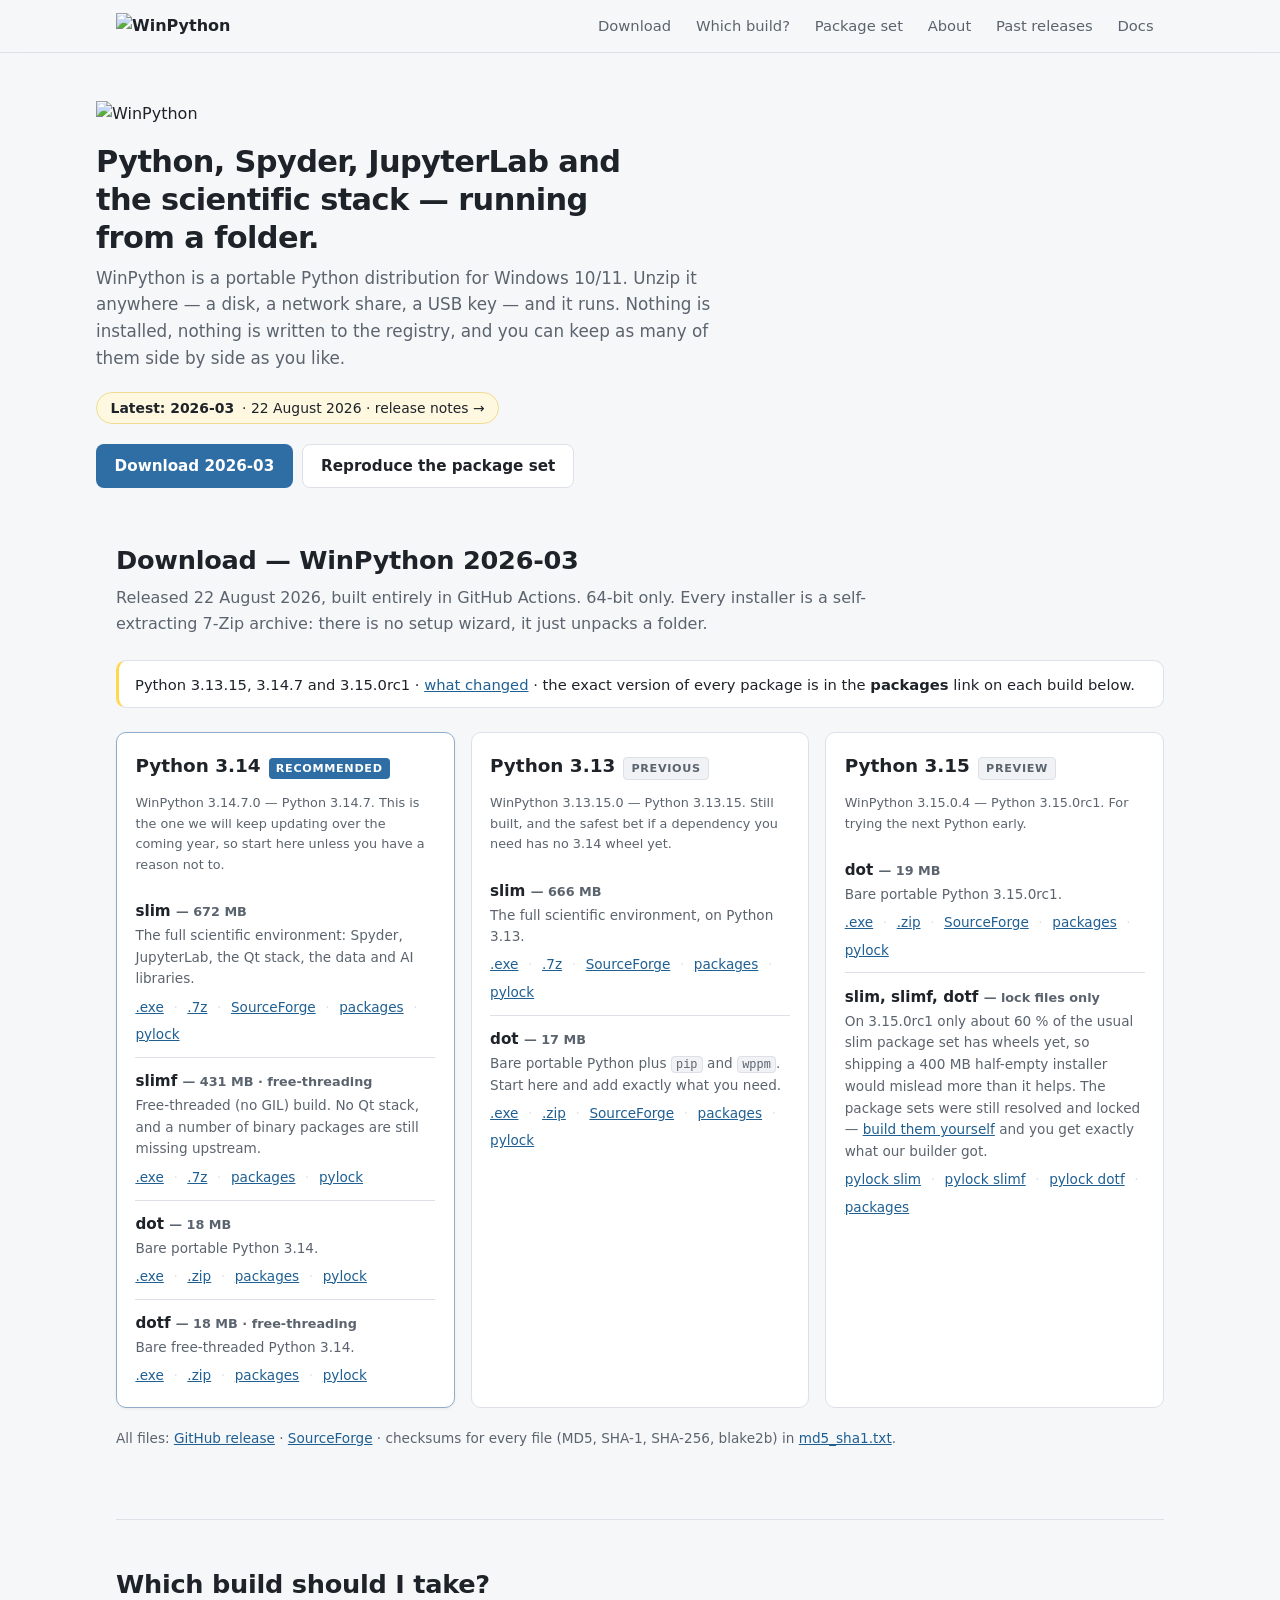
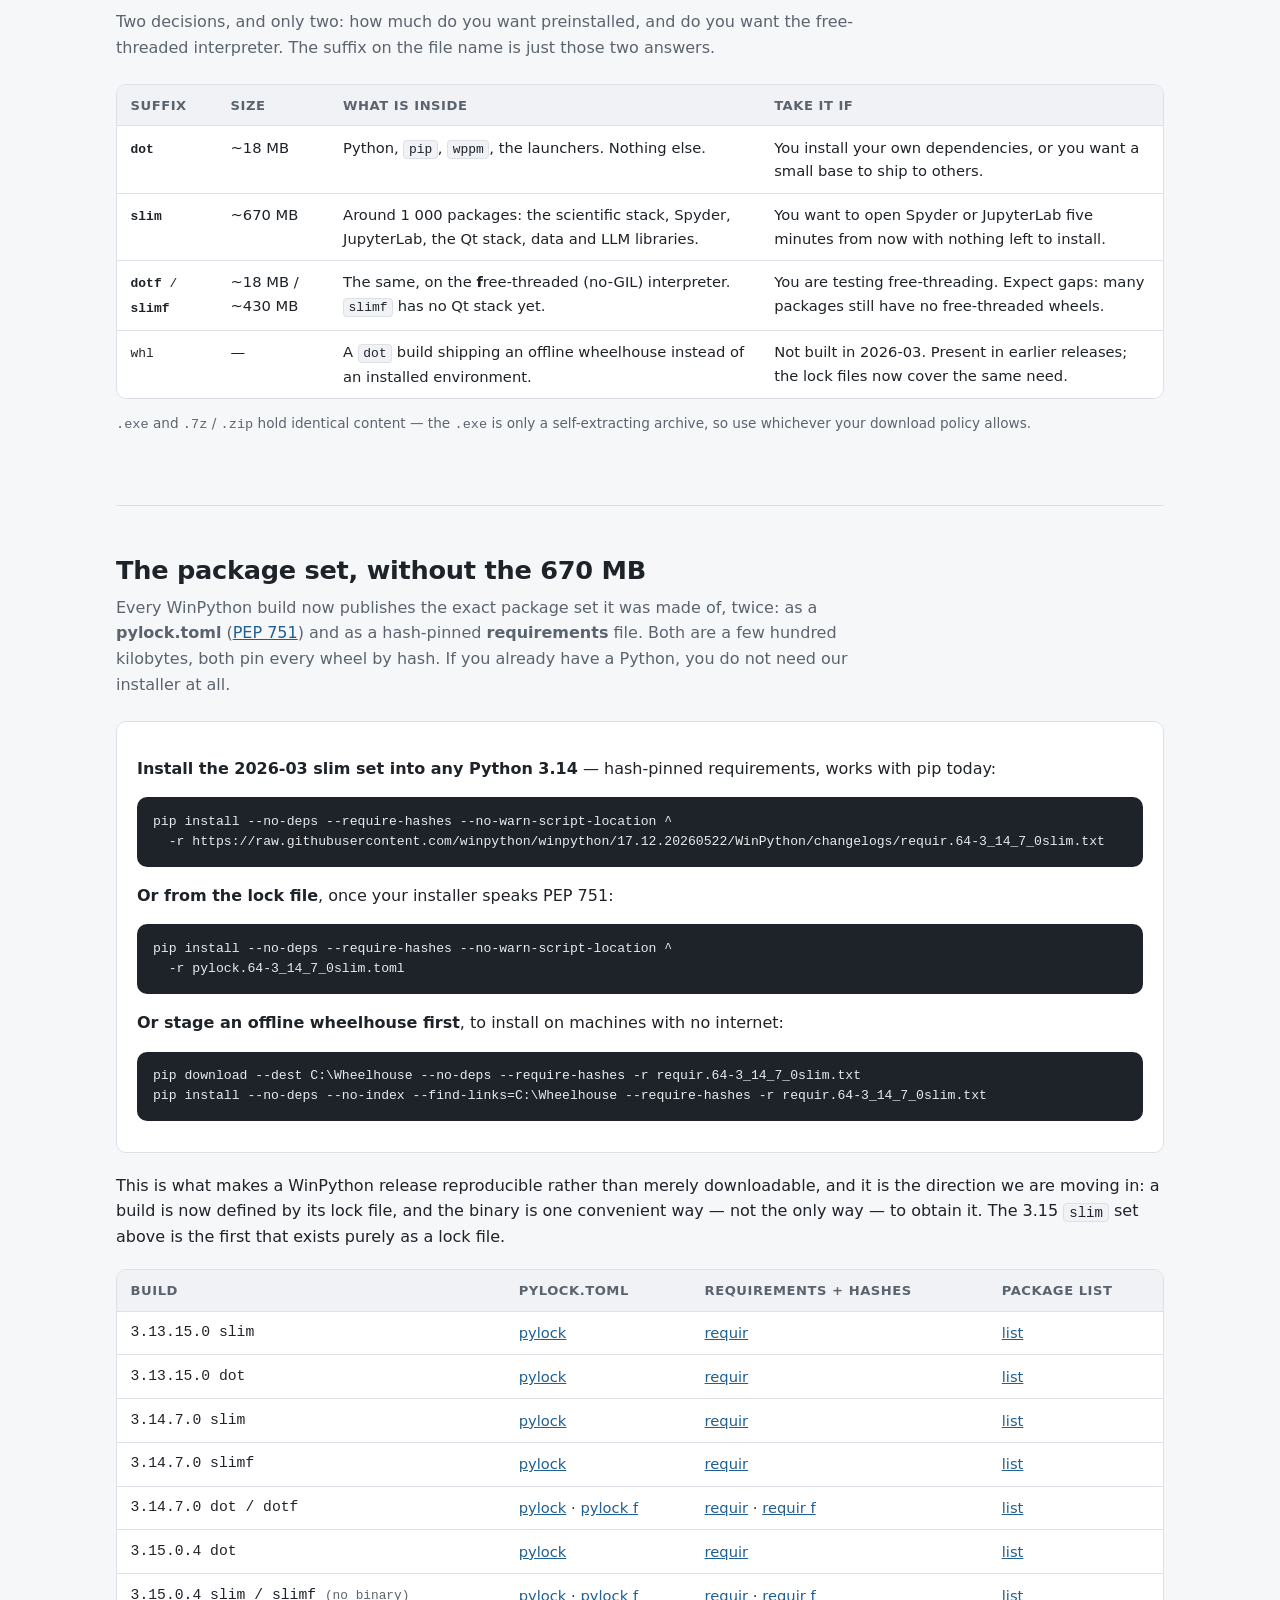
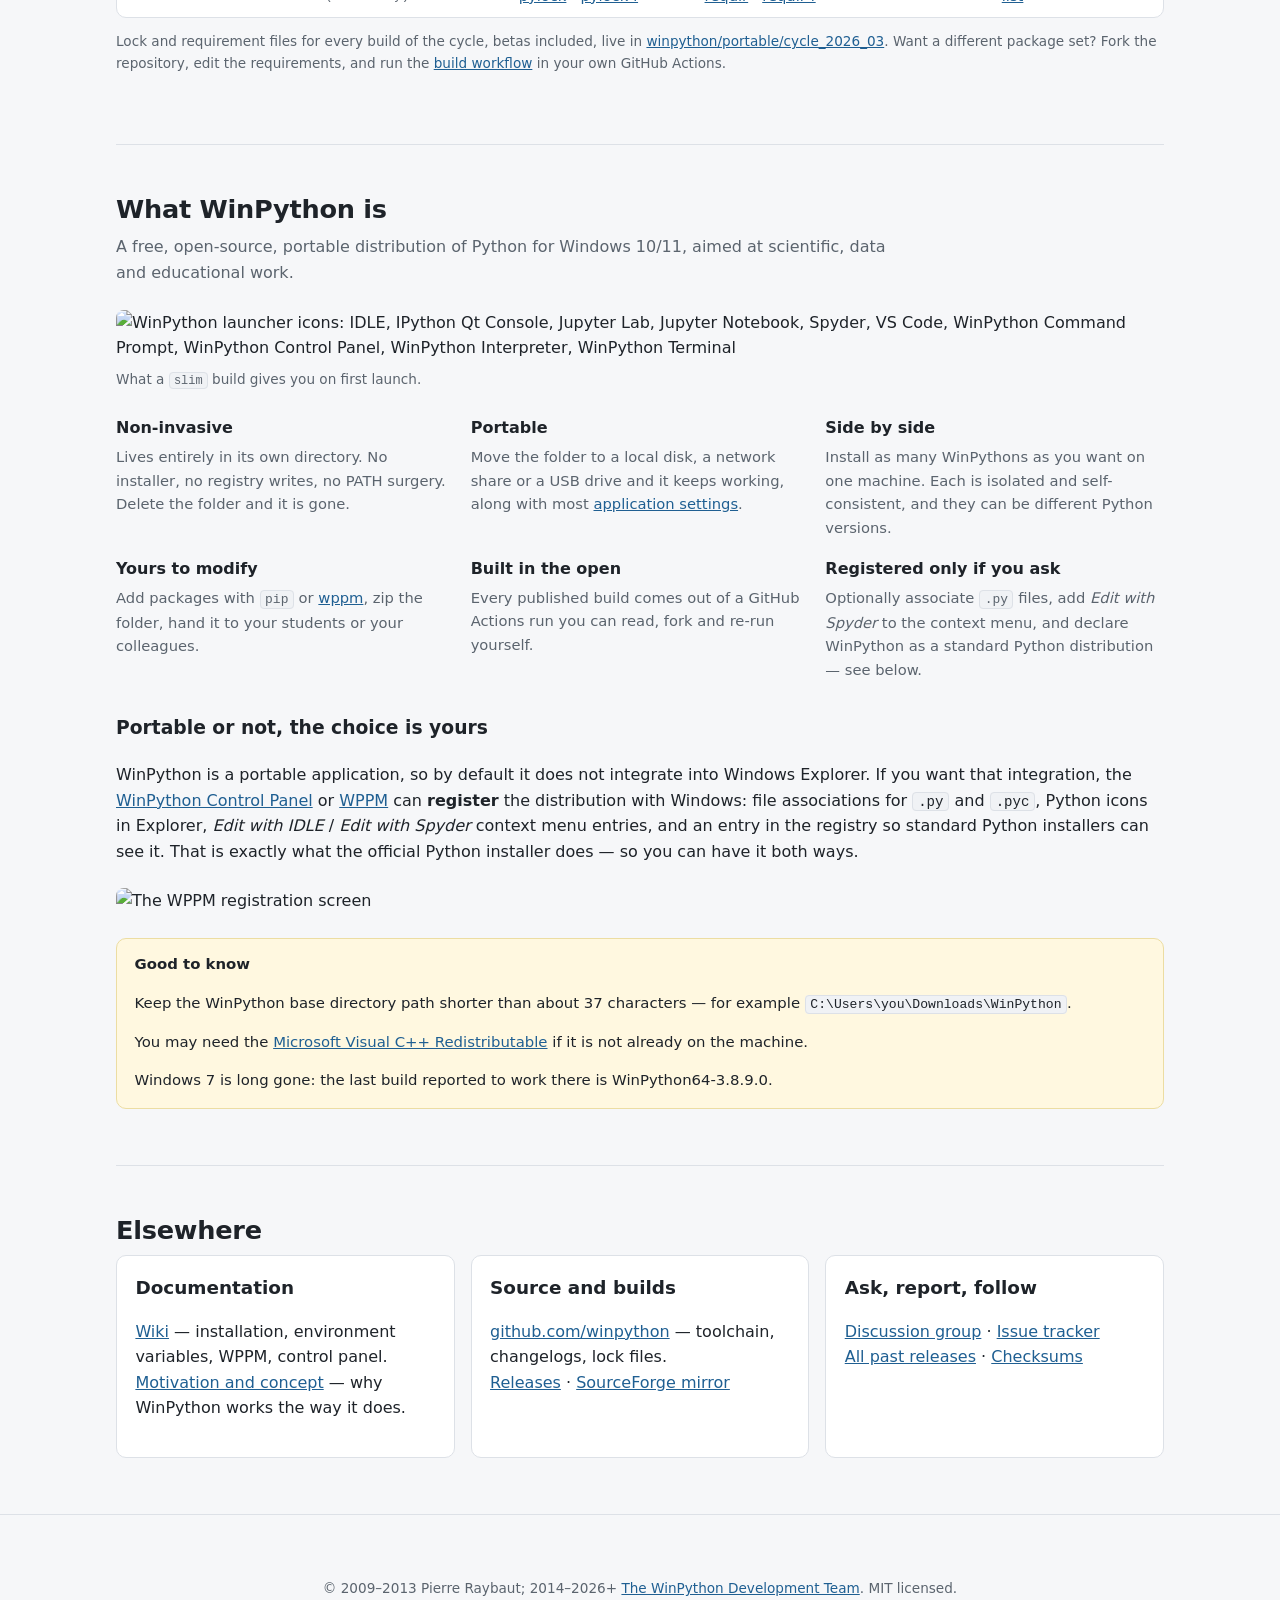
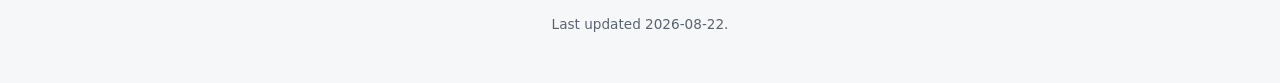
==== commit 56113651: "Ready the draft for merge Remove the DRAFT banners and their style, drop the now-unreferenced css/sc" ====
--- a/index.html
+++ b/index.html
@@ -9,10 +9,6 @@
 <link rel="stylesheet" href="css/site.css" />
 </head>
 <body>
-
-<div class="draft-banner">
-    DRAFT — proposed redesign for the WinPython 2026-03 announcement. Not the live site.
-</div>
 
 <nav class="nav">
     <div class="wrap">
--- a/css/site.css
+++ b/css/site.css
@@ -24,7 +24,7 @@
 }
 
 @media (prefers-color-scheme: dark) {
-    :root {
+    :root:not([data-theme="light"]) {
         --bg: #14181d;
         --surface: #1b2026;
         --surface-2: #232a31;
@@ -39,6 +39,20 @@
     }
 }
 
+:root[data-theme="dark"] {
+    --bg: #14181d;
+    --surface: #1b2026;
+    --surface-2: #232a31;
+    --border: #333c45;
+    --text: #e4e7ea;
+    --text-dim: #9aa4ae;
+    --link: #7bb6e8;
+    --link-visited: #c4a8e0;
+    --accent-soft: #2b2717;
+    --code-bg: #0e1114;
+    --code-text: #e4e7ea;
+}
+
 * { box-sizing: border-box; }
 
 html { -webkit-text-size-adjust: 100%; scroll-behavior: smooth; scroll-padding-top: 4.5rem; }
@@ -281,15 +295,6 @@
 }
 footer.site img { width: 110px; height: auto; opacity: 0.8; margin-bottom: 0.75rem; }
 
-.draft-banner {
-    background: #7a1f1f;
-    color: #fff;
-    text-align: center;
-    font-size: 0.85rem;
-    padding: 0.4rem 1rem;
-}
-.draft-banner a { color: #ffd84d; }
-
 @media (max-width: 34rem) {
     .hero h1 { font-size: 1.55rem; }
     .nav ul { margin-left: 0; }
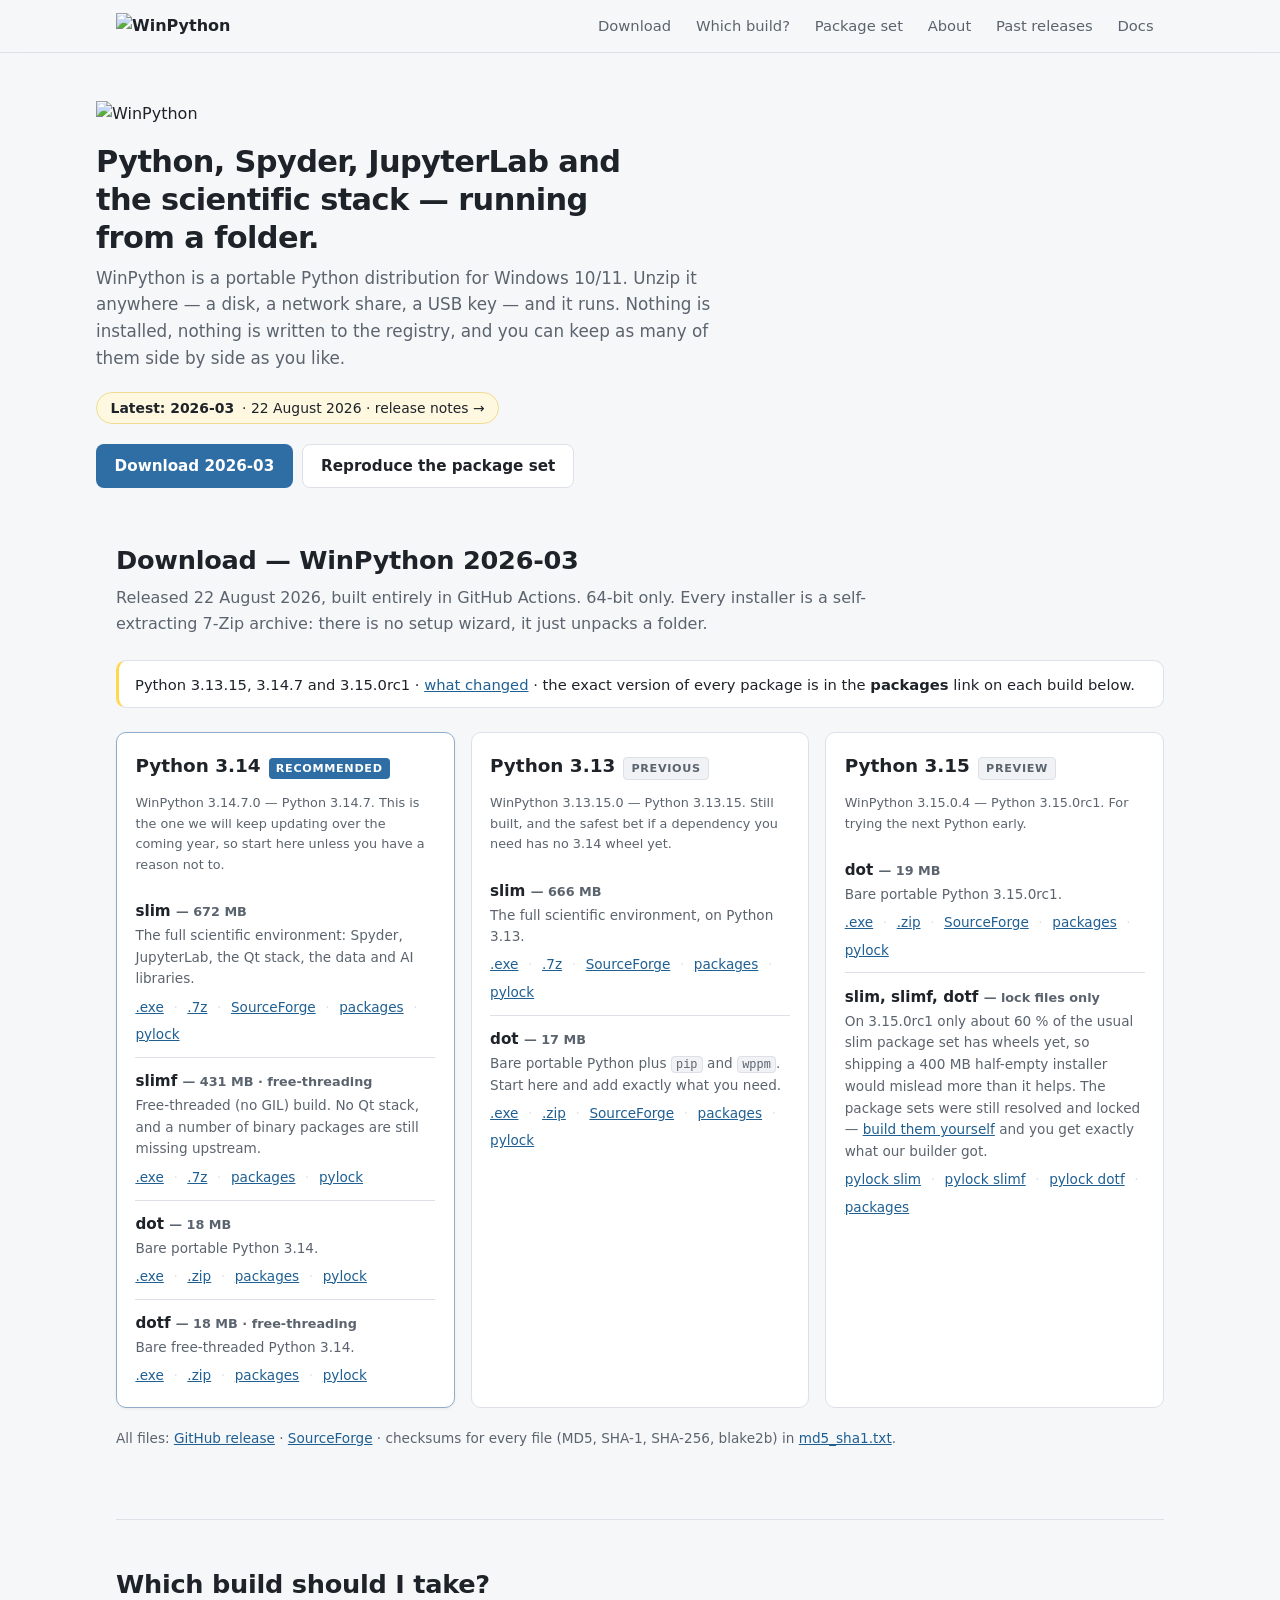
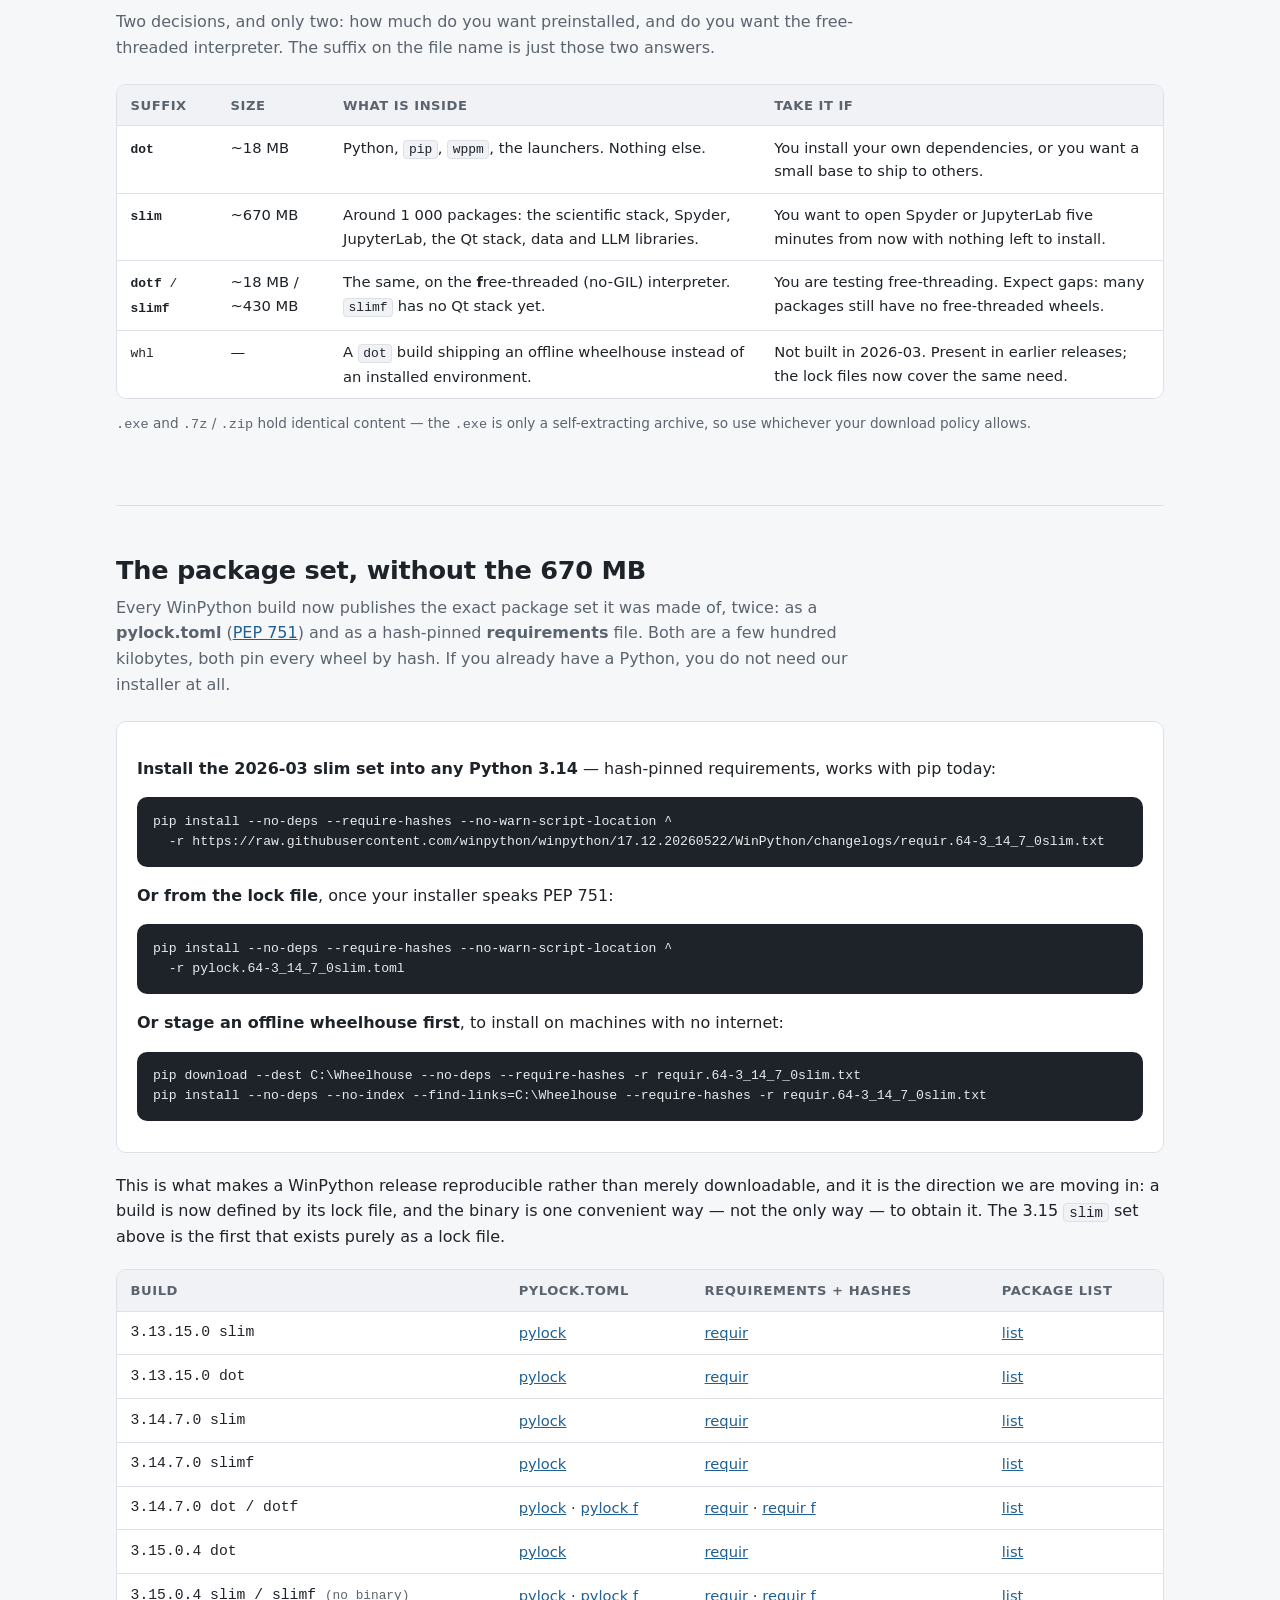
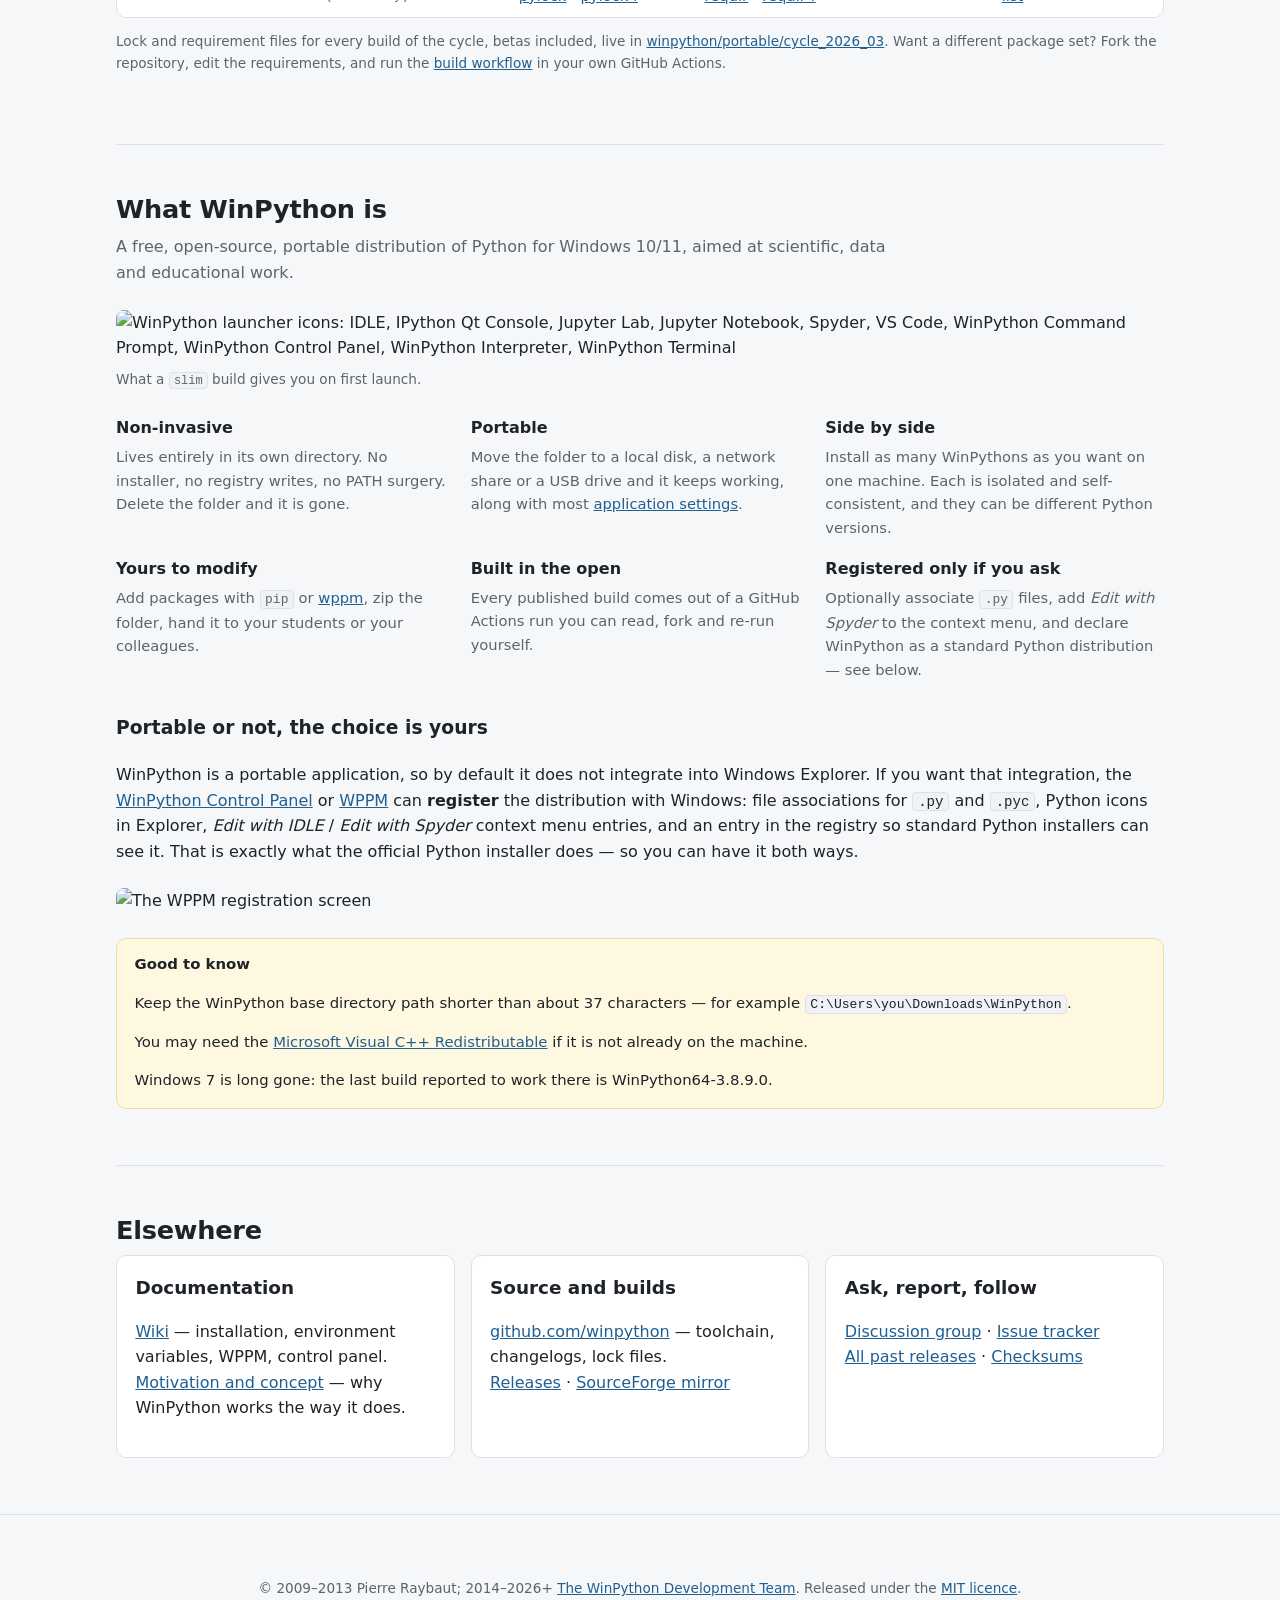
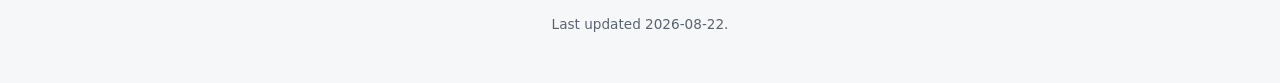
==== commit 25611da9: "Add the MIT licence to the website repository The repo carried a "choose a license" TODO since 2016 " ====
--- a/index.html
+++ b/index.html
@@ -402,7 +402,7 @@
 <footer class="site">
     <div class="wrap">
         <img src="images/small_logos.png" alt="" />
-        <p>© 2009–2013 Pierre Raybaut; 2014–2026+ <a href="https://github.com/winpython/winpython/graphs/contributors">The WinPython Development Team</a>. MIT licensed.</p>
+        <p>© 2009–2013 Pierre Raybaut; 2014–2026+ <a href="https://github.com/winpython/winpython/graphs/contributors">The WinPython Development Team</a>. Released under the <a href="https://github.com/winpython/winpython.github.io/blob/master/LICENSE">MIT licence</a>.</p>
         <p>Last updated 2026-08-22.</p>
     </div>
 </footer>
